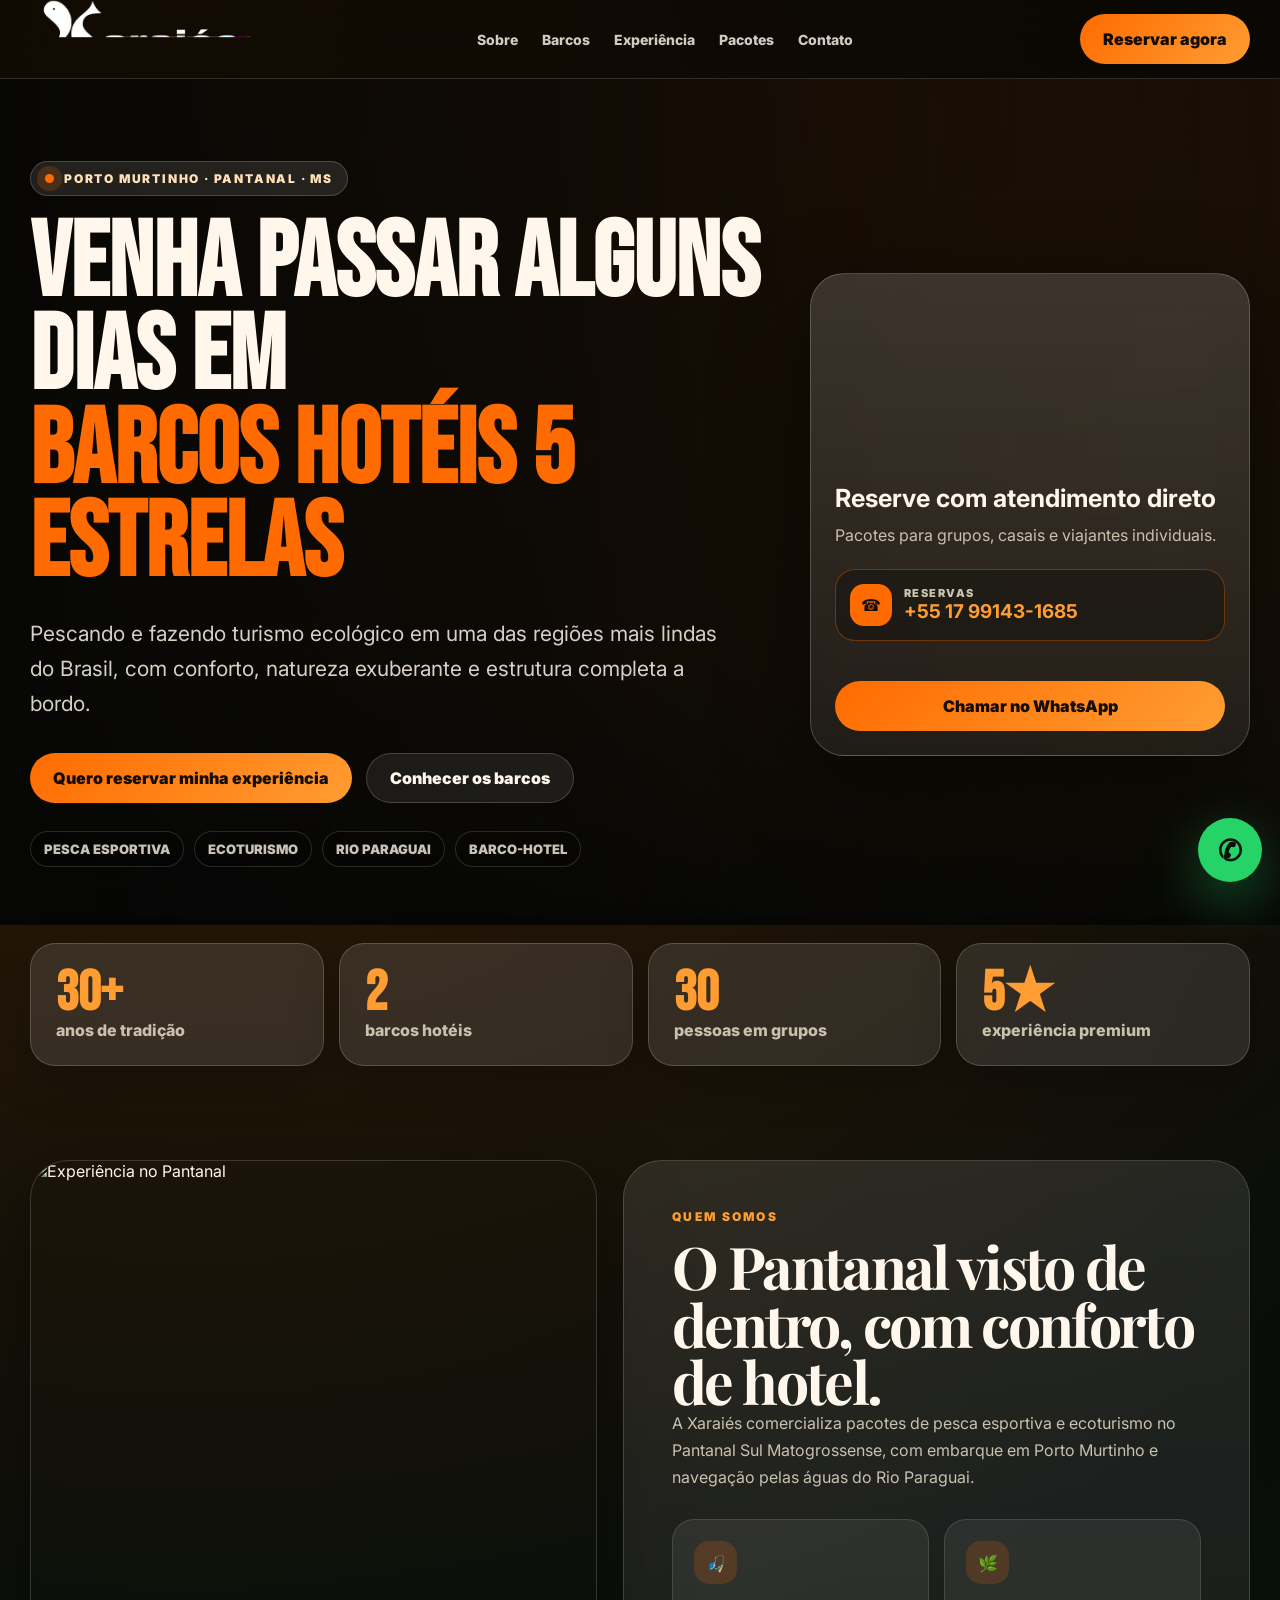
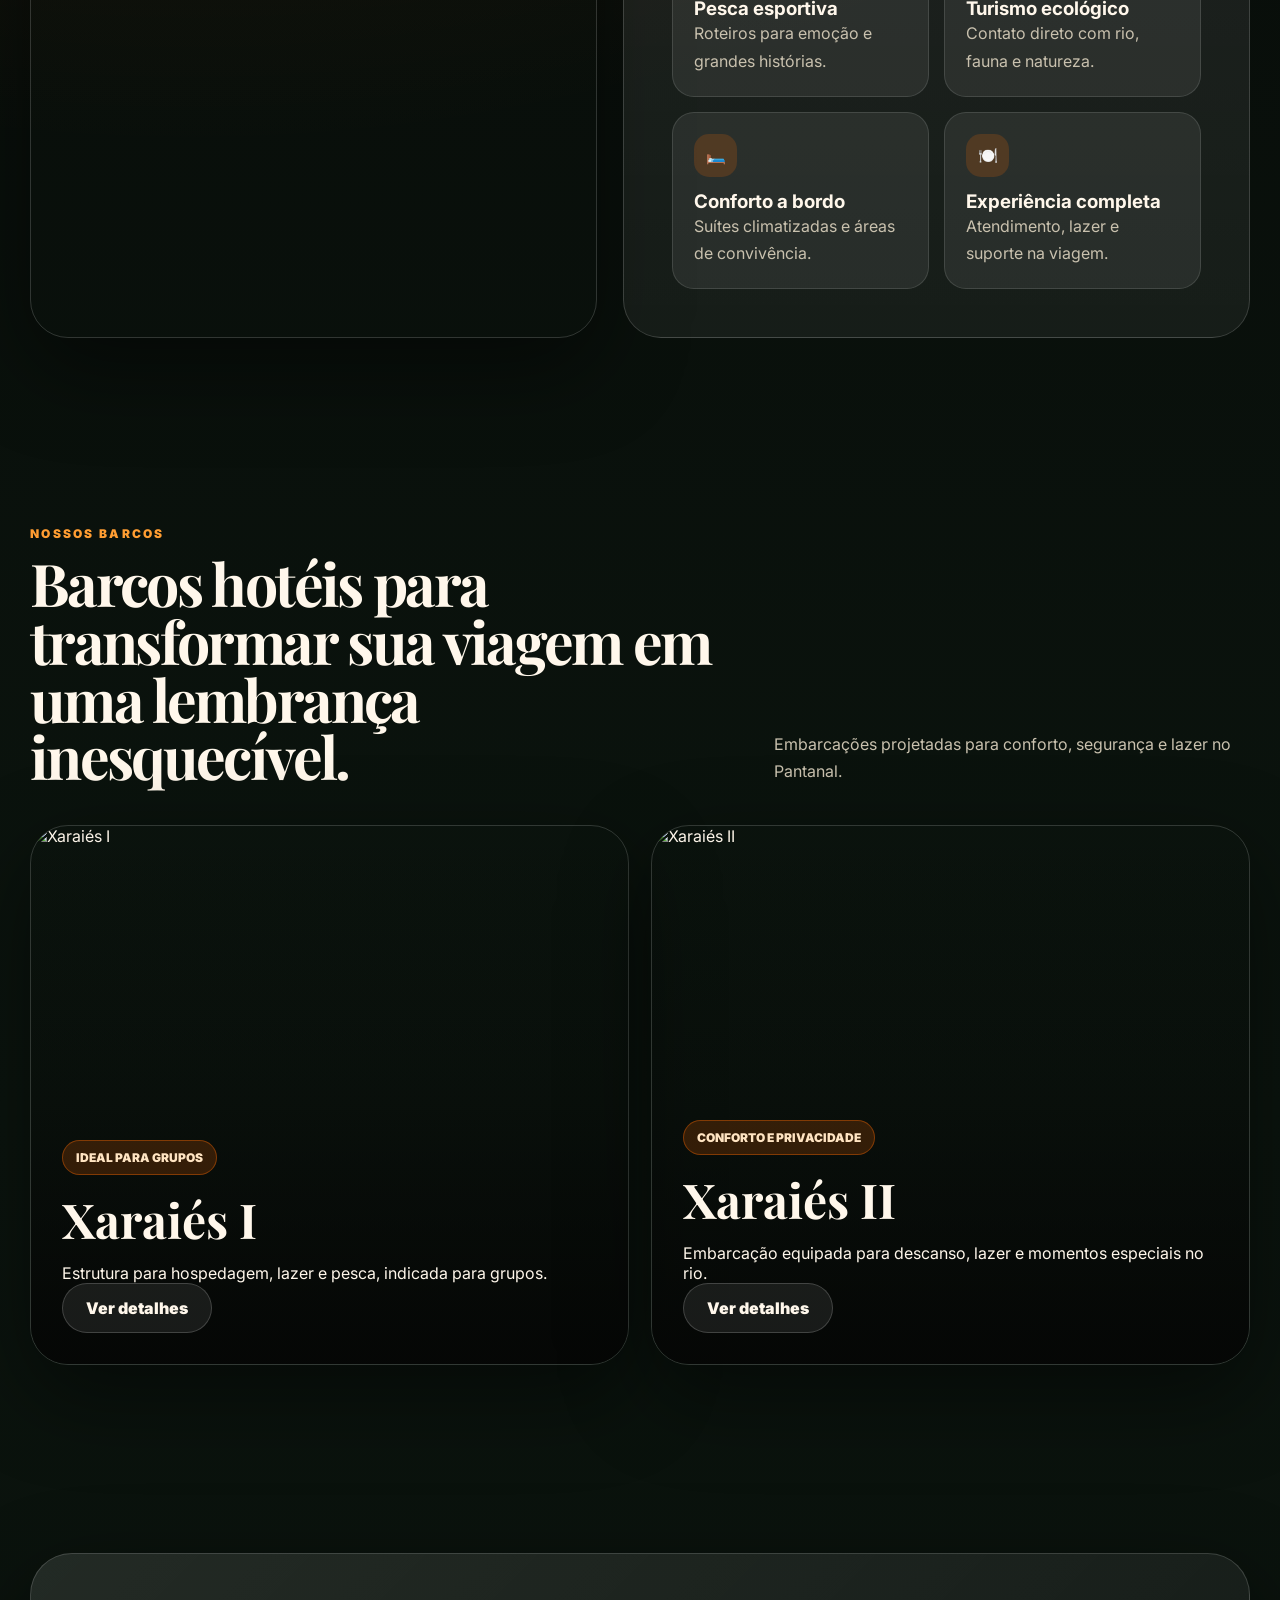
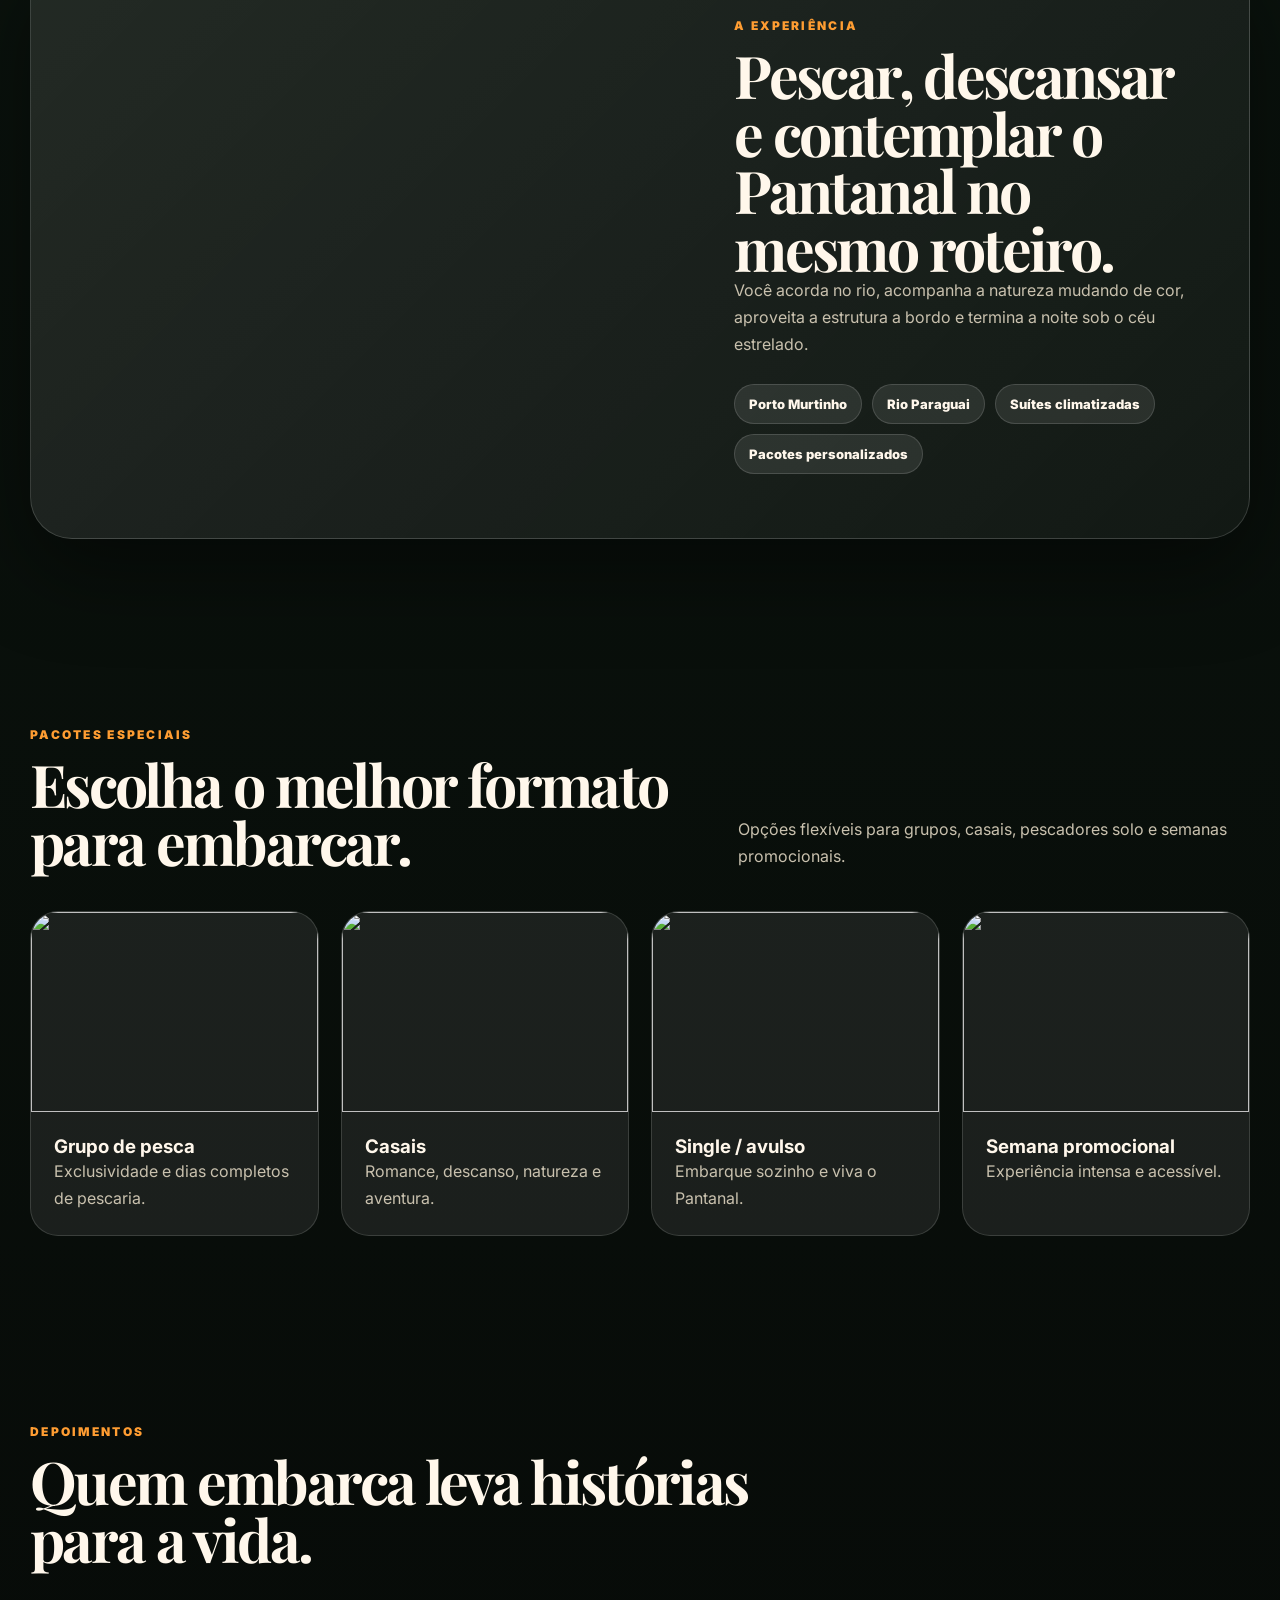
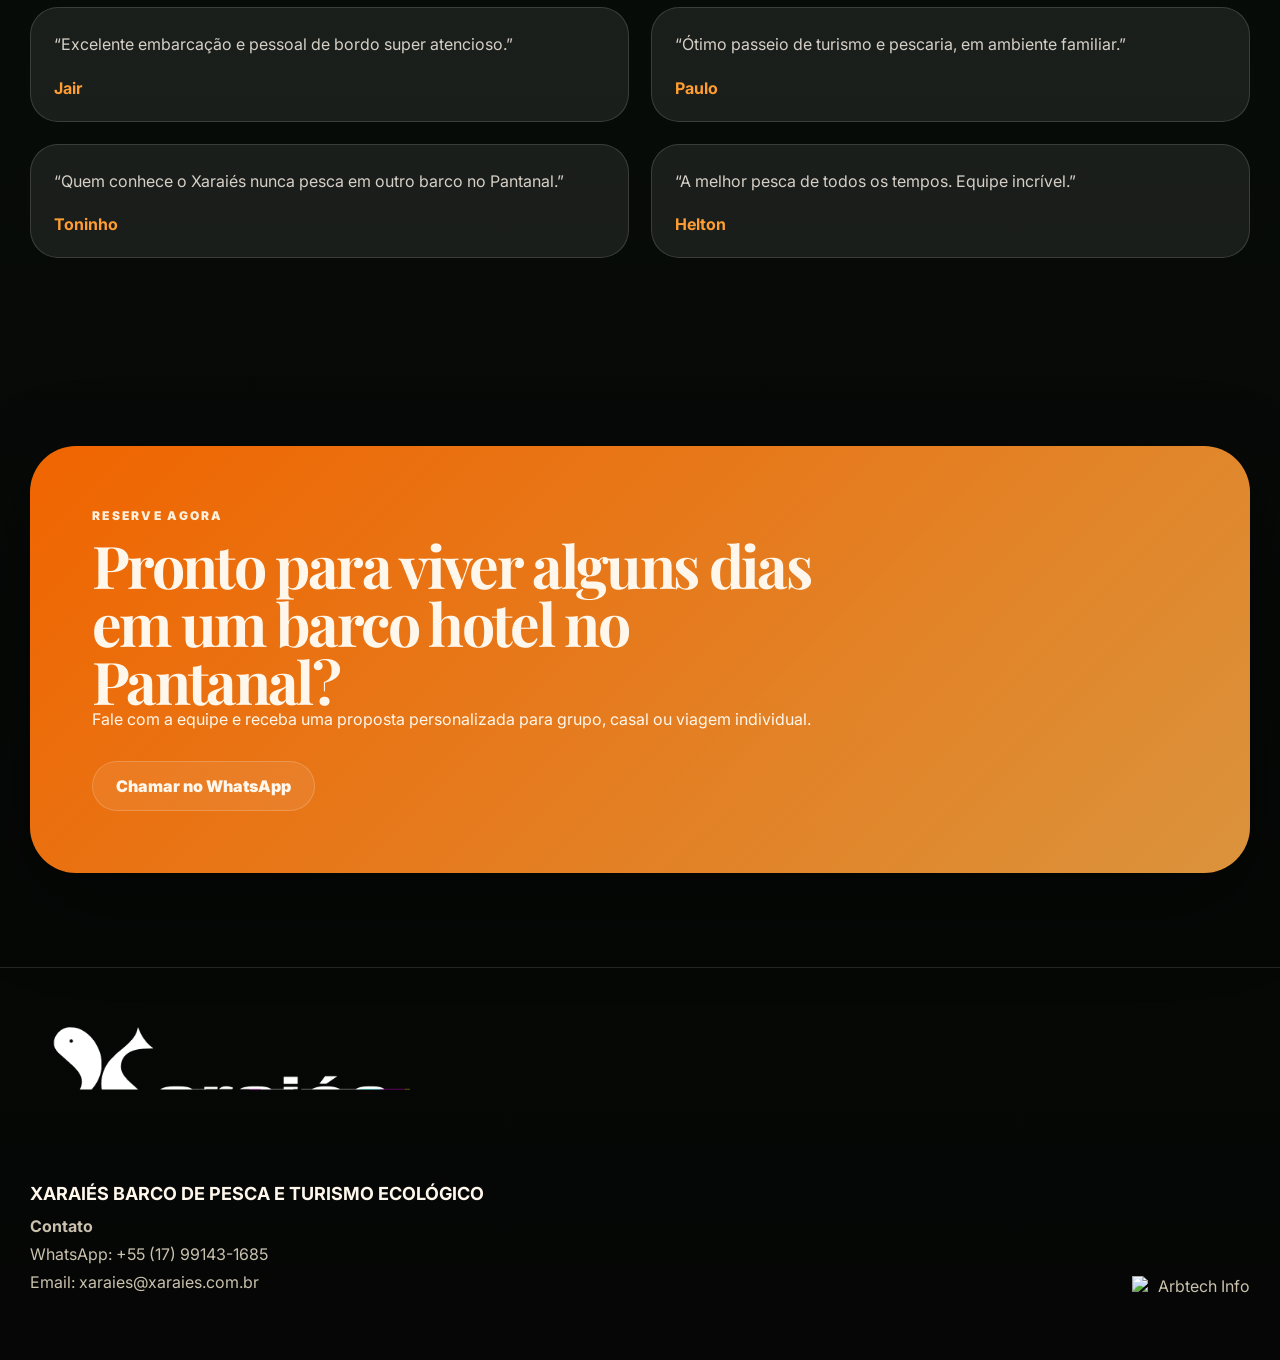
==== index.html @ 944ea35e "Atualiza contato do rodape" ====
<!doctype html>
<html lang="pt-BR">
<head>
  <meta charset="utf-8">
  <meta name="viewport" content="width=device-width,initial-scale=1">
  <title>Xaraiés — Barco Hotel no Pantanal</title>
  <meta name="description" content="Barcos hotéis, pesca esportiva e turismo ecológico no Pantanal, com embarque em Porto Murtinho, Mato Grosso do Sul.">
  <link rel="preconnect" href="https://fonts.googleapis.com">
  <link rel="preconnect" href="https://fonts.gstatic.com" crossorigin>
  <link href="https://fonts.googleapis.com/css2?family=Bebas+Neue&family=Inter:wght@400;600;700;800;900&family=Playfair+Display:wght@800;900&display=swap" rel="stylesheet">
  <style>
    :root{--bg:#050605;--white:#fff7eb;--muted:#c9c1ae;--orange:#ff6b00;--orange2:#ff9d32;--line:rgba(255,255,255,.15);--max:1220px;--shadow:0 30px 90px rgba(0,0,0,.48)}*{box-sizing:border-box;margin:0;padding:0}html{scroll-behavior:smooth}body{font-family:Inter,system-ui,sans-serif;background:radial-gradient(circle at 15% 0%,rgba(255,107,0,.24),transparent 28%),linear-gradient(180deg,#050605,#0b140e 44%,#050605);color:var(--white);overflow-x:hidden}a{color:inherit;text-decoration:none}img{max-width:100%;display:block}.wrap{width:min(var(--max),calc(100% - 34px));margin:auto}.topbar{position:sticky;top:0;z-index:50;background:rgba(5,6,5,.75);backdrop-filter:blur(18px);border-bottom:1px solid var(--line)}.nav{height:78px;display:flex;align-items:center;justify-content:space-between;gap:24px}.brand{display:inline-flex;align-items:center;gap:12px}.brand-logo{display:block;width:220px;height:auto}.footer-logo{width:min(380px,58vw);margin:0 0 12px}.menu{display:flex;gap:24px;font-size:14px;font-weight:800;color:rgba(255,247,235,.82)}.btn{display:inline-flex;align-items:center;justify-content:center;min-height:50px;padding:0 23px;border-radius:999px;border:1px solid rgba(255,255,255,.18);background:rgba(255,255,255,.08);font-weight:900}.btn.primary{background:linear-gradient(135deg,var(--orange),var(--orange2));color:#140d08;border:0}.hero{position:relative;min-height:760px;display:grid;align-items:center;padding:82px 0 58px;isolation:isolate}.hero:before{content:"";position:absolute;inset:0;z-index:-2;background:linear-gradient(90deg,rgba(5,6,5,.96),rgba(5,6,5,.78) 42%,rgba(5,6,5,.15)),linear-gradient(0deg,rgba(5,6,5,.82) 0%,rgba(5,6,5,.34) 12%,transparent 30%),url('https://www.xaraies.com.br/wp-content/uploads/2025/08/5b8e7bda018da_51IMG_4035.jpeg') center right/cover no-repeat}.grid{display:grid;grid-template-columns:1.04fr .62fr;gap:42px;align-items:center}.eyebrow{display:inline-flex;gap:10px;align-items:center;margin-bottom:22px;padding:9px 14px;border-radius:999px;background:rgba(255,255,255,.1);border:1px solid rgba(255,255,255,.18);font-size:12px;font-weight:900;color:#ffe0b8;letter-spacing:.15em;text-transform:uppercase}.dot{width:9px;height:9px;border-radius:50%;background:var(--orange);box-shadow:0 0 0 8px rgba(255,107,0,.18)}h1{max-width:880px;font-family:Bebas Neue,Impact,sans-serif;font-size:clamp(58px,8.2vw,118px);line-height:.89;text-transform:uppercase}h1 span{display:block;color:var(--orange)}.lead{max-width:700px;margin-top:24px;color:rgba(255,247,235,.84);font-size:clamp(17px,2vw,21px);line-height:1.68}.actions{display:flex;flex-wrap:wrap;gap:14px;margin-top:32px}.chips{display:flex;flex-wrap:wrap;gap:10px;margin-top:28px}.chips span{padding:9px 13px;border-radius:999px;border:1px solid rgba(255,255,255,.14);background:rgba(0,0,0,.22);font-size:13px;font-weight:900;text-transform:uppercase;color:rgba(255,247,235,.78)}.card{border-radius:34px;background:linear-gradient(180deg,rgba(255,255,255,.16),rgba(255,255,255,.07));border:1px solid rgba(255,255,255,.2);box-shadow:var(--shadow);backdrop-filter:blur(16px);overflow:hidden}.card-img{min-height:185px;background:url('https://www.xaraies.com.br/wp-content/uploads/2025/08/5b8e81cef1c99_52DSC06501.jpeg') center/cover}.card-body{padding:24px}.card h3{font-size:25px;margin-bottom:9px}.card p,.muted{color:var(--muted);line-height:1.7}.phone{display:flex;gap:12px;align-items:center;margin:20px 0;padding:14px;border-radius:20px;background:rgba(0,0,0,.28);border:1px solid rgba(255,107,0,.36)}.phone i{width:42px;height:42px;border-radius:14px;background:var(--orange);color:#140d08;display:grid;place-items:center;font-style:normal;font-weight:900}.phone small{display:block;color:var(--muted);font-size:11px;font-weight:900;text-transform:uppercase;letter-spacing:.13em}.phone b{color:var(--orange2);font-size:19px}.stats{margin-top:18px;position:relative;z-index:3;display:grid;grid-template-columns:repeat(4,1fr);gap:15px}.stat{padding:25px;border-radius:25px;background:rgba(255,255,255,.11);border:1px solid rgba(255,255,255,.18);box-shadow:0 18px 45px rgba(0,0,0,.22)}.stat b{display:block;color:var(--orange2);font-family:Bebas Neue,Impact,sans-serif;font-size:56px;line-height:.9}.stat span{color:var(--muted);font-weight:800}section{padding:94px 0}.head{display:flex;align-items:end;justify-content:space-between;gap:34px;margin-bottom:40px}.kicker{color:var(--orange2);font-size:12px;font-weight:900;letter-spacing:.19em;text-transform:uppercase;margin-bottom:13px}h2{max-width:790px;font-family:Playfair Display,serif;font-size:clamp(36px,4.6vw,66px);line-height:.98;letter-spacing:-.045em}.split{display:grid;grid-template-columns:.95fr 1.05fr;gap:26px}.photo{min-height:560px;border-radius:38px;overflow:hidden;border:1px solid rgba(255,255,255,.16);box-shadow:var(--shadow)}.photo img{width:100%;height:100%;object-fit:cover}.box{padding:clamp(28px,4vw,48px);border-radius:38px;background:linear-gradient(180deg,rgba(255,255,255,.1),rgba(255,255,255,.055));border:1px solid rgba(255,255,255,.16)}.features{display:grid;grid-template-columns:repeat(2,1fr);gap:15px;margin-top:28px}.feature{padding:21px;border-radius:22px;background:rgba(255,255,255,.075);border:1px solid rgba(255,255,255,.12)}.feature i{width:43px;height:43px;border-radius:15px;background:rgba(255,107,0,.18);display:grid;place-items:center;font-style:normal;margin-bottom:13px}.boats,.packages,.quotes{display:grid;grid-template-columns:repeat(2,1fr);gap:22px}.boat{position:relative;min-height:540px;display:flex;align-items:flex-end;overflow:hidden;border-radius:38px;border:1px solid rgba(255,255,255,.16);box-shadow:var(--shadow)}.boat img{position:absolute;inset:0;width:100%;height:100%;object-fit:cover}.boat:after{content:"";position:absolute;inset:0;background:linear-gradient(0deg,rgba(5,6,5,.95),rgba(5,6,5,.34),transparent)}.boat div{position:relative;z-index:2;padding:31px}.badge{display:inline-flex;padding:9px 13px;border-radius:999px;background:rgba(255,107,0,.18);border:1px solid rgba(255,107,0,.38);color:#ffe4c2;font-size:12px;font-weight:900;text-transform:uppercase}.boat h3{font-family:Playfair Display,serif;font-size:48px;margin:12px 0}.experience{border-radius:42px;overflow:hidden;background:linear-gradient(135deg,rgba(255,255,255,.1),rgba(255,255,255,.04));border:1px solid rgba(255,255,255,.16);box-shadow:var(--shadow);display:grid;grid-template-columns:1.05fr .95fr}.experience .image{min-height:560px;background:url('https://www.xaraies.com.br/wp-content/uploads/2025/08/5bf18311abde4_xaraies-ii5bf182f2d2623_xaraies-ii1200X800-_0008_25-1.png') center/cover}.experience .copy{padding:clamp(32px,5vw,66px);display:grid;align-content:center}.pills{display:flex;flex-wrap:wrap;gap:10px;margin-top:26px}.pills span{padding:11px 14px;border-radius:999px;background:rgba(255,255,255,.095);border:1px solid rgba(255,255,255,.14);font-size:13px;font-weight:850}.packages{grid-template-columns:repeat(4,1fr)}.pkg,.quote{border-radius:28px;overflow:hidden;background:rgba(255,255,255,.08);border:1px solid rgba(255,255,255,.14)}.pkg img{height:200px;width:100%;object-fit:cover}.pkg div,.quote{padding:23px}.quote p{color:rgba(255,247,235,.82);line-height:1.65}.quote b{display:block;margin-top:20px;color:var(--orange2)}.cta{border-radius:46px;padding:clamp(34px,5vw,62px);background:linear-gradient(135deg,rgba(255,107,0,.94),rgba(255,170,70,.86)),url('https://www.xaraies.com.br/wp-content/uploads/2025/08/5c4b3847e4b21_134-1.png') center/cover;background-blend-mode:multiply;box-shadow:var(--shadow)}footer{padding:56px 0 64px;border-top:1px solid rgba(255,255,255,.12);color:var(--muted)}.foot{display:grid;grid-template-columns:minmax(360px,1fr) minmax(120px,.28fr);gap:42px;align-items:end}.footer-brand{display:inline-grid;justify-items:start;text-align:left}.footer-brand h4{margin:10px 0 8px;color:var(--white);font-size:18px}.footer-brand p{line-height:1.75}.arbtech-mark{justify-self:end;text-align:right}.arbtech-logo{width:min(118px,18vw);margin-left:auto}.wa{position:fixed;right:18px;bottom:18px;z-index:120;width:64px;height:64px;border-radius:999px;display:grid;place-items:center;background:#25D366;color:#041108;font-size:29px;font-weight:950;box-shadow:0 18px 54px rgba(37,211,102,.38)}@media(max-width:980px){.menu{display:none}.grid,.split,.experience{grid-template-columns:1fr}.foot{grid-template-columns:1fr;align-items:start}.arbtech-mark{justify-self:start;text-align:left}.arbtech-logo{margin-left:0;width:min(104px,30vw)}.stats,.packages,.quotes{grid-template-columns:repeat(2,1fr)}}@media(max-width:640px){.brand-logo{width:176px}.footer-logo{width:min(310px,88vw)}.topbar .btn{display:none}.hero{min-height:auto;padding:48px 0 34px}.stats{margin-top:14px}.stats,.features,.boats,.packages,.quotes{grid-template-columns:1fr}.head{display:block}.photo{min-height:390px}section{padding:68px 0}}
  </style>
</head>
<body>
<a class="wa" href="https://wa.me/5517991431685" aria-label="WhatsApp">✆</a>
<header class="topbar"><nav class="nav wrap"><a class="brand" href="#inicio"><img class="brand-logo" src="assets/xaraies-logo-white.png" alt="Xaraiés Barco Hotel"></a><div class="menu"><a href="#sobre">Sobre</a><a href="#barcos">Barcos</a><a href="#experiencia">Experiência</a><a href="#pacotes">Pacotes</a><a href="#contato">Contato</a></div><a class="btn primary" href="https://wa.me/5517991431685?text=Olá,%20quero%20reservar%20uma%20experiência%20Xaraiés">Reservar agora</a></nav></header>
<main id="inicio">
<section class="hero"><div class="wrap grid"><div><div class="eyebrow"><span class="dot"></span> Porto Murtinho · Pantanal · MS</div><h1>Venha passar alguns dias em <span>barcos hotéis 5 estrelas</span></h1><p class="lead">Pescando e fazendo turismo ecológico em uma das regiões mais lindas do Brasil, com conforto, natureza exuberante e estrutura completa a bordo.</p><div class="actions"><a class="btn primary" href="https://wa.me/5517991431685?text=Olá,%20quero%20informações%20sobre%20pacotes%20do%20barco%20hotel%20no%20Pantanal">Quero reservar minha experiência</a><a class="btn" href="#barcos">Conhecer os barcos</a></div><div class="chips"><span>Pesca esportiva</span><span>Ecoturismo</span><span>Rio Paraguai</span><span>Barco-hotel</span></div></div><aside class="card"><div class="card-img"></div><div class="card-body"><h3>Reserve com atendimento direto</h3><p>Pacotes para grupos, casais e viajantes individuais.</p><div class="phone"><i>☎</i><span><small>Reservas</small><b>+55 17 99143-1685</b></span></div><a class="btn primary" style="width:100%;margin-top:20px" href="https://wa.me/5517991431685">Chamar no WhatsApp</a></div></aside></div></section>
<div class="wrap stats"><div class="stat"><b>30+</b><span>anos de tradição</span></div><div class="stat"><b>2</b><span>barcos hotéis</span></div><div class="stat"><b>30</b><span>pessoas em grupos</span></div><div class="stat"><b>5★</b><span>experiência premium</span></div></div>
<section id="sobre"><div class="wrap split"><figure class="photo"><img src="https://www.xaraies.com.br/wp-content/uploads/2025/08/5c48681369f02_10Sem_20T_C3_ADtulo-1.png" alt="Experiência no Pantanal"></figure><div class="box"><div class="kicker">Quem somos</div><h2>O Pantanal visto de dentro, com conforto de hotel.</h2><p class="muted">A Xaraiés comercializa pacotes de pesca esportiva e ecoturismo no Pantanal Sul Matogrossense, com embarque em Porto Murtinho e navegação pelas águas do Rio Paraguai.</p><div class="features"><div class="feature"><i>🎣</i><h3>Pesca esportiva</h3><p class="muted">Roteiros para emoção e grandes histórias.</p></div><div class="feature"><i>🌿</i><h3>Turismo ecológico</h3><p class="muted">Contato direto com rio, fauna e natureza.</p></div><div class="feature"><i>🛏️</i><h3>Conforto a bordo</h3><p class="muted">Suítes climatizadas e áreas de convivência.</p></div><div class="feature"><i>🍽️</i><h3>Experiência completa</h3><p class="muted">Atendimento, lazer e suporte na viagem.</p></div></div></div></div></section>
<section id="barcos"><div class="wrap"><div class="head"><div><div class="kicker">Nossos barcos</div><h2>Barcos hotéis para transformar sua viagem em uma lembrança inesquecível.</h2></div><p class="muted">Embarcações projetadas para conforto, segurança e lazer no Pantanal.</p></div><div class="boats"><article class="boat"><img src="https://www.xaraies.com.br/wp-content/uploads/2025/08/5b8e7bda018da_51IMG_4035.jpeg" alt="Xaraiés I"><div><span class="badge">Ideal para grupos</span><h3>Xaraiés I</h3><p>Estrutura para hospedagem, lazer e pesca, indicada para grupos.</p><a class="btn" href="https://www.xaraies.com.br/xaraies-1/">Ver detalhes</a></div></article><article class="boat"><img src="https://www.xaraies.com.br/wp-content/uploads/2025/08/5b8e81cef1c99_52DSC06501.jpeg" alt="Xaraiés II"><div><span class="badge">Conforto e privacidade</span><h3>Xaraiés II</h3><p>Embarcação equipada para descanso, lazer e momentos especiais no rio.</p><a class="btn" href="https://www.xaraies.com.br/xaraies-2/">Ver detalhes</a></div></article></div></div></section>
<section id="experiencia"><div class="wrap experience"><div class="image"></div><div class="copy"><div class="kicker">A experiência</div><h2>Pescar, descansar e contemplar o Pantanal no mesmo roteiro.</h2><p class="muted">Você acorda no rio, acompanha a natureza mudando de cor, aproveita a estrutura a bordo e termina a noite sob o céu estrelado.</p><div class="pills"><span>Porto Murtinho</span><span>Rio Paraguai</span><span>Suítes climatizadas</span><span>Pacotes personalizados</span></div></div></div></section>
<section id="pacotes"><div class="wrap"><div class="head"><div><div class="kicker">Pacotes especiais</div><h2>Escolha o melhor formato para embarcar.</h2></div><p class="muted">Opções flexíveis para grupos, casais, pescadores solo e semanas promocionais.</p></div><div class="packages"><article class="pkg"><img src="https://www.xaraies.com.br/wp-content/uploads/2025/08/5c4b3847e4b21_134-1.png"><div><h3>Grupo de pesca</h3><p class="muted">Exclusividade e dias completos de pescaria.</p></div></article><article class="pkg"><img src="https://www.xaraies.com.br/wp-content/uploads/2025/08/FE230903-549A-47E9-8675-42D5B4B5B518.png"><div><h3>Casais</h3><p class="muted">Romance, descanso, natureza e aventura.</p></div></article><article class="pkg"><img src="https://www.xaraies.com.br/wp-content/uploads/2025/08/0C133F66-899E-4A0E-81F7-4CDA97C17876.png"><div><h3>Single / avulso</h3><p class="muted">Embarque sozinho e viva o Pantanal.</p></div></article><article class="pkg"><img src="https://www.xaraies.com.br/wp-content/uploads/2025/08/928D71AD-40FB-4571-BC25-2FE9808F2340.png"><div><h3>Semana promocional</h3><p class="muted">Experiência intensa e acessível.</p></div></article></div></div></section>
<section><div class="wrap"><div class="head"><div><div class="kicker">Depoimentos</div><h2>Quem embarca leva histórias para a vida.</h2></div></div><div class="quotes"><article class="quote"><p>“Excelente embarcação e pessoal de bordo super atencioso.”</p><b>Jair</b></article><article class="quote"><p>“Ótimo passeio de turismo e pescaria, em ambiente familiar.”</p><b>Paulo</b></article><article class="quote"><p>“Quem conhece o Xaraiés nunca pesca em outro barco no Pantanal.”</p><b>Toninho</b></article><article class="quote"><p>“A melhor pesca de todos os tempos. Equipe incrível.”</p><b>Helton</b></article></div></div></section>
<section id="contato"><div class="wrap cta"><div class="kicker" style="color:#fff0db">Reserve agora</div><h2>Pronto para viver alguns dias em um barco hotel no Pantanal?</h2><p>Fale com a equipe e receba uma proposta personalizada para grupo, casal ou viagem individual.</p><div class="actions"><a class="btn" href="https://wa.me/5517991431685">Chamar no WhatsApp</a></div></div></section>
</main>
<footer><div class="wrap foot"><div class="footer-brand"><img class="footer-logo" src="assets/xaraies-logo-white.png" alt="Xaraiés Barco Hotel"><h4>XARAIÉS BARCO DE PESCA E TURISMO ECOLÓGICO</h4><p><strong>Contato</strong><br>WhatsApp: +55 (17) 99143-1685<br>Email: xaraies@xaraies.com.br</p></div><div class="arbtech-mark"><img class="arbtech-logo" src="assets/arbtech-logo-yellow.png" alt="Arbtech Info"></div></div></footer>
</body>
</html>
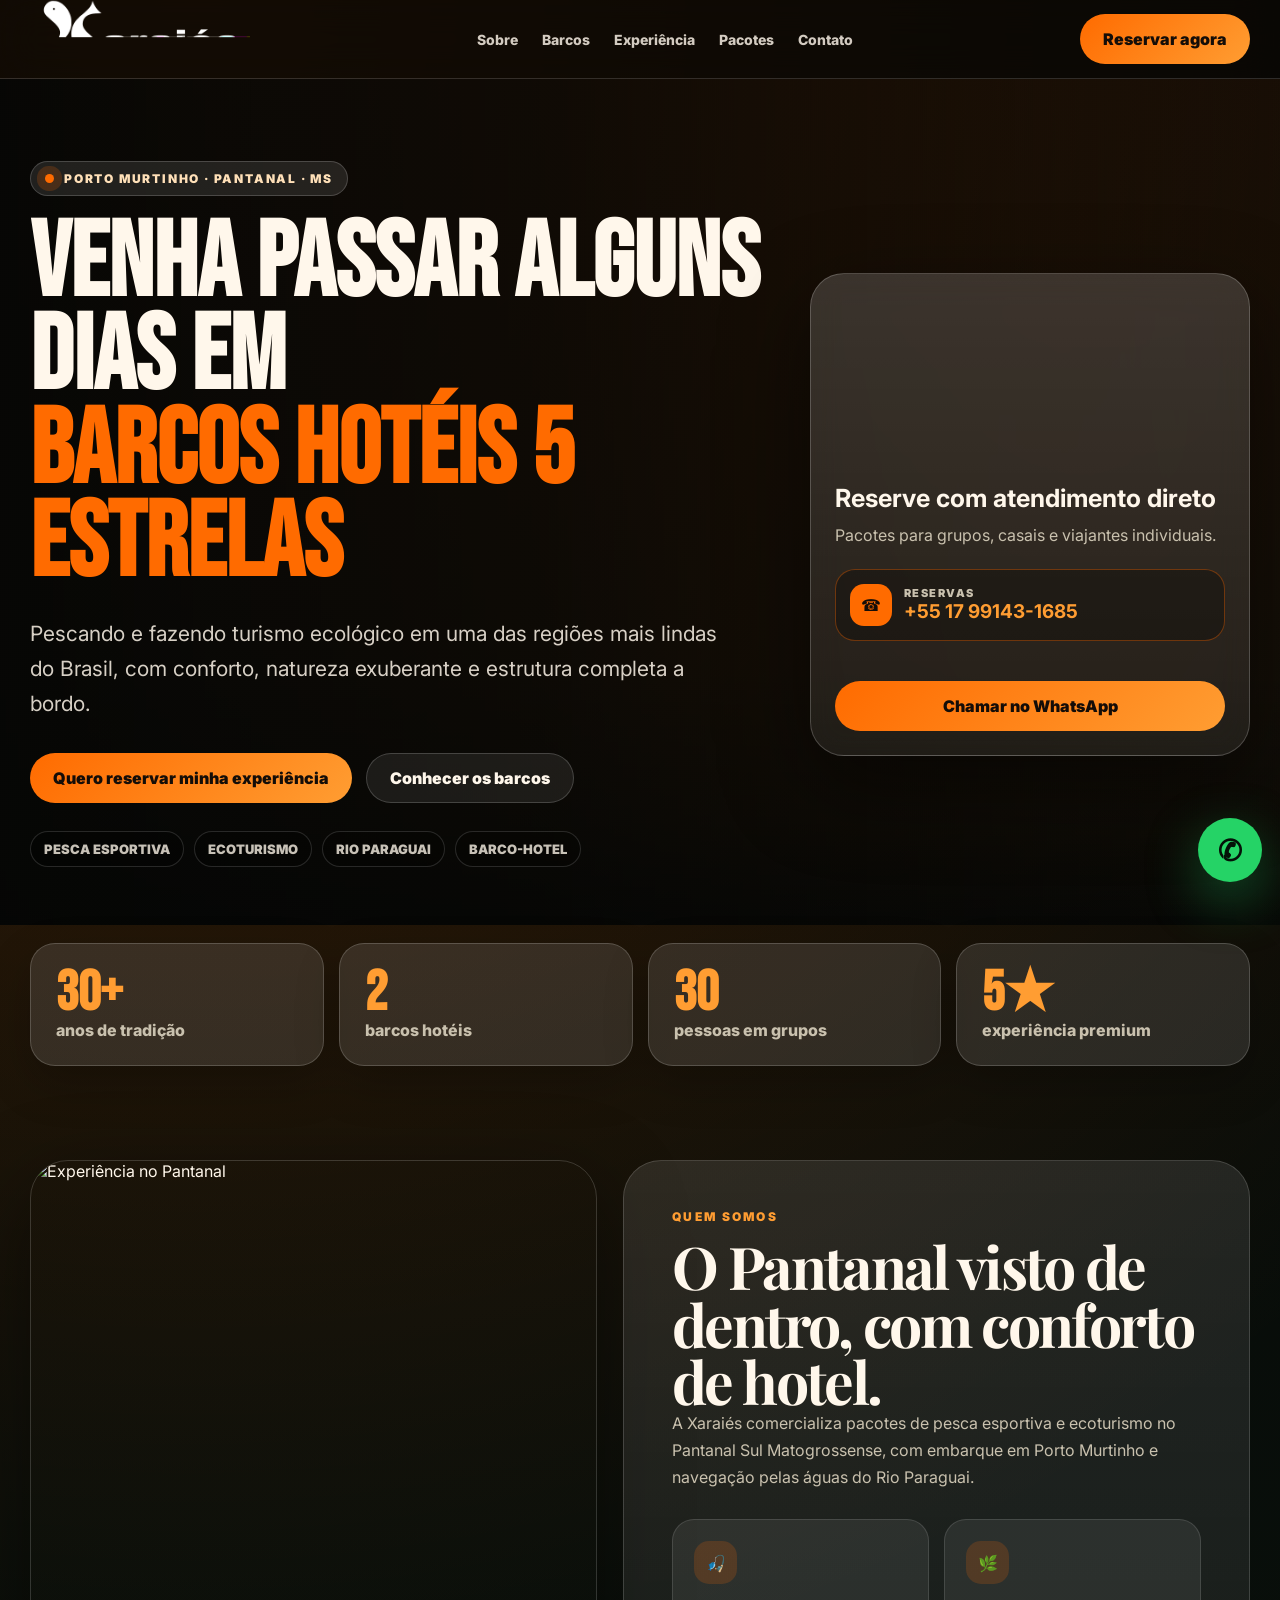
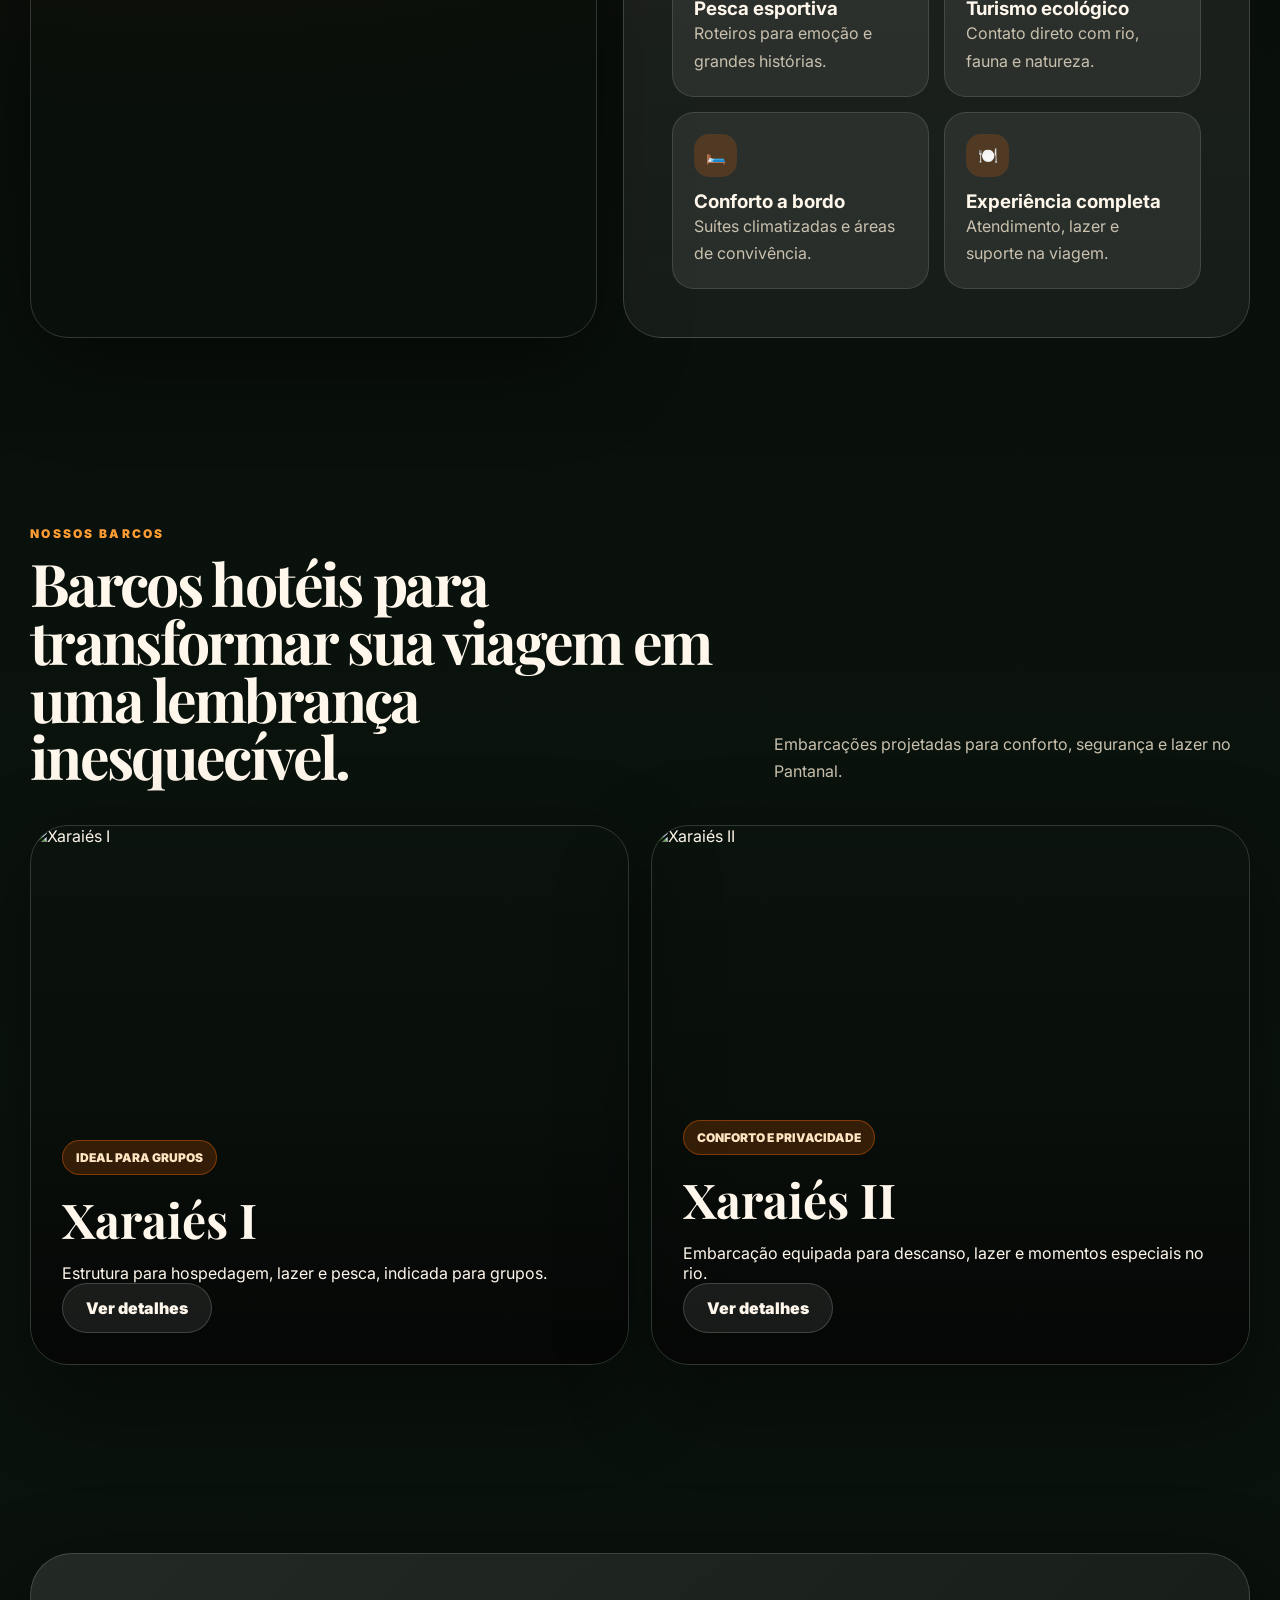
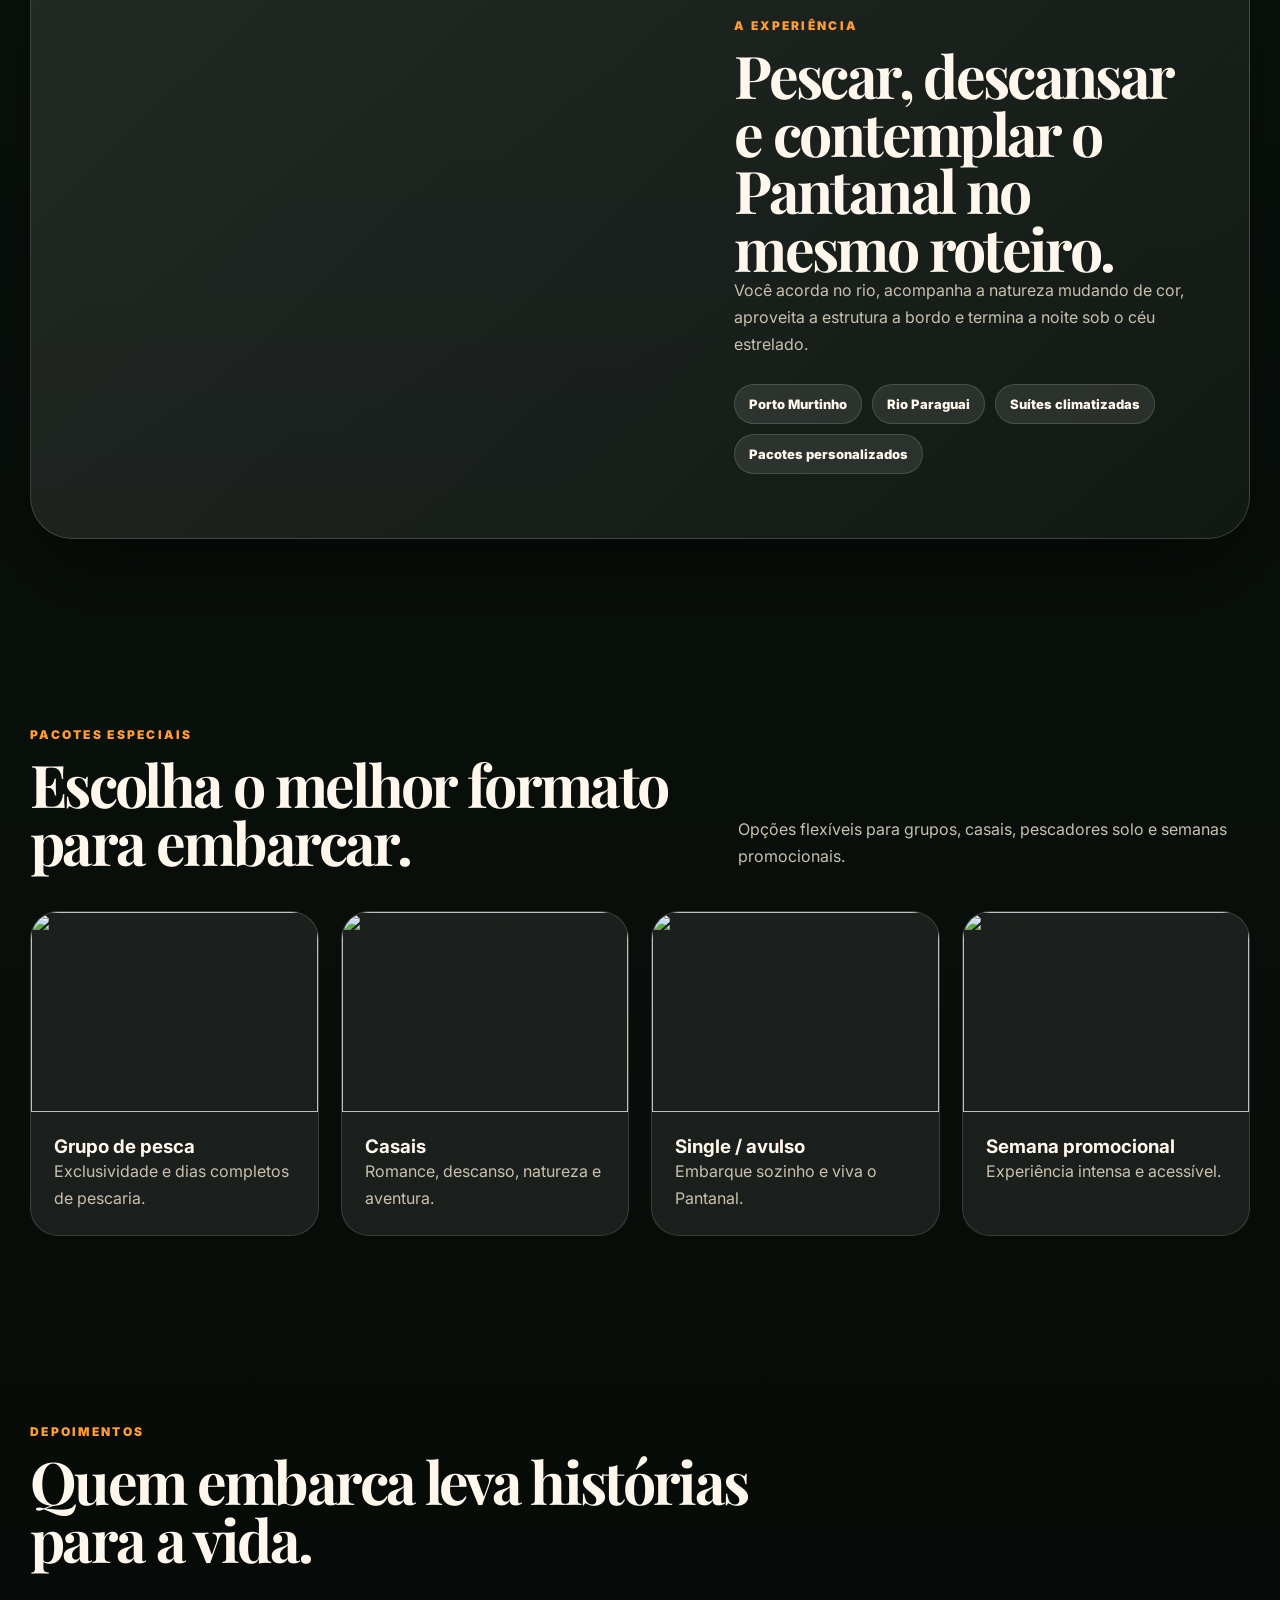
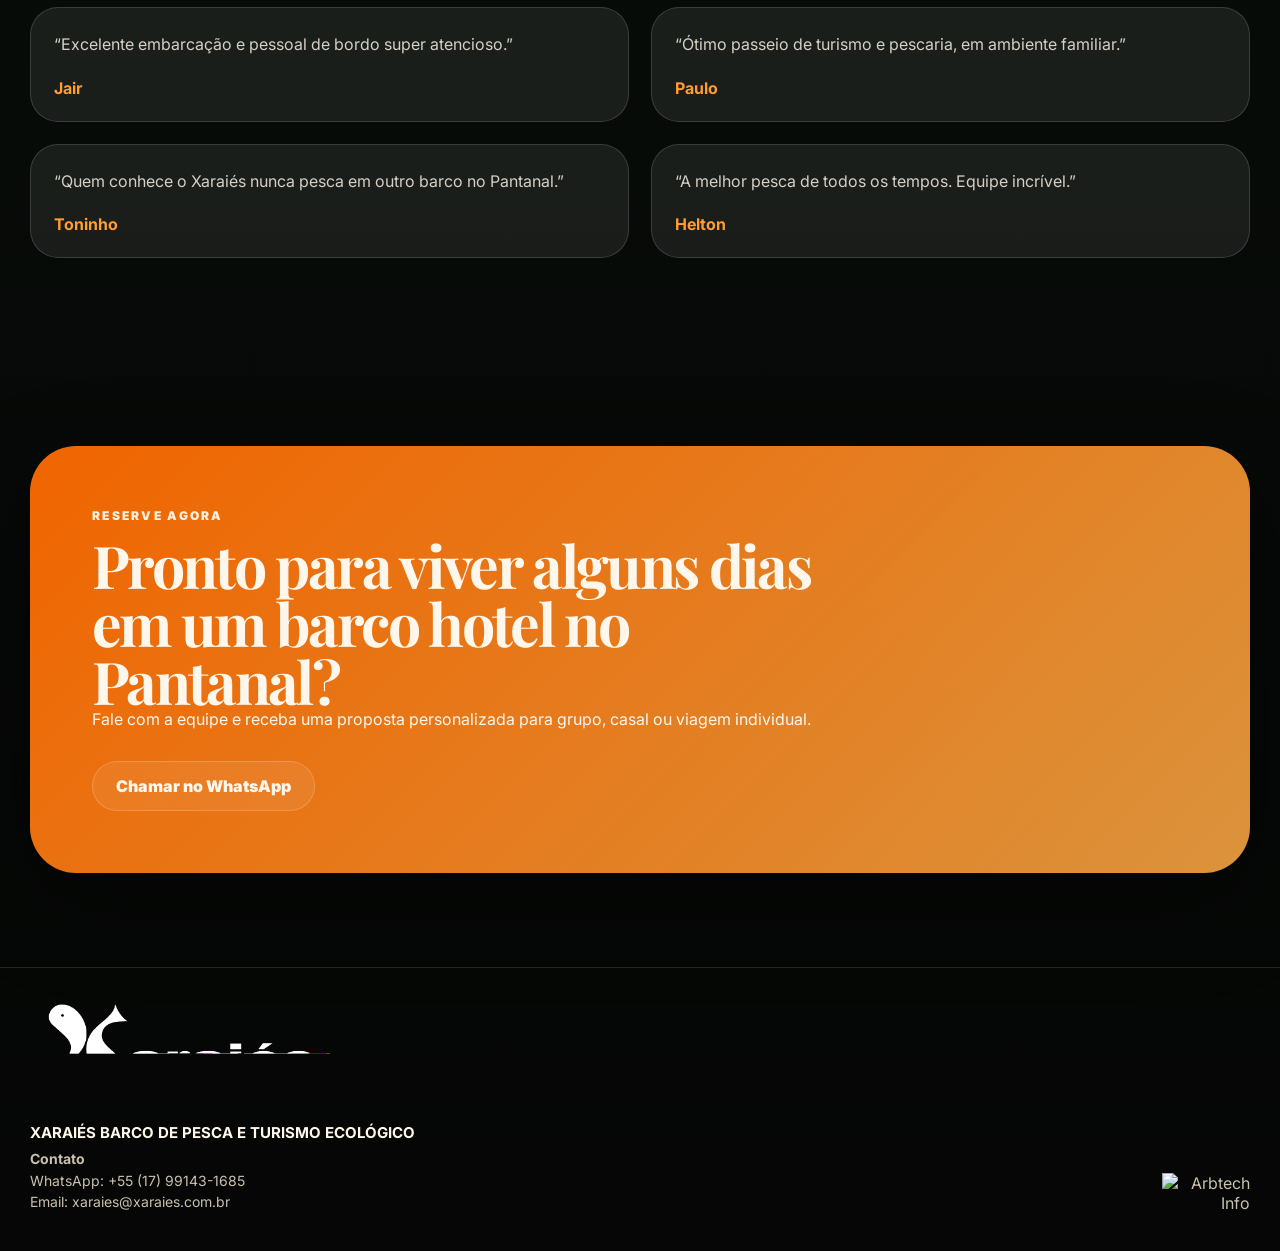
==== commit 68f21f7b: "Compacta rodape" ====
--- a/index.html
+++ b/index.html
@@ -9,7 +9,7 @@
   <link rel="preconnect" href="https://fonts.gstatic.com" crossorigin>
   <link href="https://fonts.googleapis.com/css2?family=Bebas+Neue&family=Inter:wght@400;600;700;800;900&family=Playfair+Display:wght@800;900&display=swap" rel="stylesheet">
   <style>
-    :root{--bg:#050605;--white:#fff7eb;--muted:#c9c1ae;--orange:#ff6b00;--orange2:#ff9d32;--line:rgba(255,255,255,.15);--max:1220px;--shadow:0 30px 90px rgba(0,0,0,.48)}*{box-sizing:border-box;margin:0;padding:0}html{scroll-behavior:smooth}body{font-family:Inter,system-ui,sans-serif;background:radial-gradient(circle at 15% 0%,rgba(255,107,0,.24),transparent 28%),linear-gradient(180deg,#050605,#0b140e 44%,#050605);color:var(--white);overflow-x:hidden}a{color:inherit;text-decoration:none}img{max-width:100%;display:block}.wrap{width:min(var(--max),calc(100% - 34px));margin:auto}.topbar{position:sticky;top:0;z-index:50;background:rgba(5,6,5,.75);backdrop-filter:blur(18px);border-bottom:1px solid var(--line)}.nav{height:78px;display:flex;align-items:center;justify-content:space-between;gap:24px}.brand{display:inline-flex;align-items:center;gap:12px}.brand-logo{display:block;width:220px;height:auto}.footer-logo{width:min(380px,58vw);margin:0 0 12px}.menu{display:flex;gap:24px;font-size:14px;font-weight:800;color:rgba(255,247,235,.82)}.btn{display:inline-flex;align-items:center;justify-content:center;min-height:50px;padding:0 23px;border-radius:999px;border:1px solid rgba(255,255,255,.18);background:rgba(255,255,255,.08);font-weight:900}.btn.primary{background:linear-gradient(135deg,var(--orange),var(--orange2));color:#140d08;border:0}.hero{position:relative;min-height:760px;display:grid;align-items:center;padding:82px 0 58px;isolation:isolate}.hero:before{content:"";position:absolute;inset:0;z-index:-2;background:linear-gradient(90deg,rgba(5,6,5,.96),rgba(5,6,5,.78) 42%,rgba(5,6,5,.15)),linear-gradient(0deg,rgba(5,6,5,.82) 0%,rgba(5,6,5,.34) 12%,transparent 30%),url('https://www.xaraies.com.br/wp-content/uploads/2025/08/5b8e7bda018da_51IMG_4035.jpeg') center right/cover no-repeat}.grid{display:grid;grid-template-columns:1.04fr .62fr;gap:42px;align-items:center}.eyebrow{display:inline-flex;gap:10px;align-items:center;margin-bottom:22px;padding:9px 14px;border-radius:999px;background:rgba(255,255,255,.1);border:1px solid rgba(255,255,255,.18);font-size:12px;font-weight:900;color:#ffe0b8;letter-spacing:.15em;text-transform:uppercase}.dot{width:9px;height:9px;border-radius:50%;background:var(--orange);box-shadow:0 0 0 8px rgba(255,107,0,.18)}h1{max-width:880px;font-family:Bebas Neue,Impact,sans-serif;font-size:clamp(58px,8.2vw,118px);line-height:.89;text-transform:uppercase}h1 span{display:block;color:var(--orange)}.lead{max-width:700px;margin-top:24px;color:rgba(255,247,235,.84);font-size:clamp(17px,2vw,21px);line-height:1.68}.actions{display:flex;flex-wrap:wrap;gap:14px;margin-top:32px}.chips{display:flex;flex-wrap:wrap;gap:10px;margin-top:28px}.chips span{padding:9px 13px;border-radius:999px;border:1px solid rgba(255,255,255,.14);background:rgba(0,0,0,.22);font-size:13px;font-weight:900;text-transform:uppercase;color:rgba(255,247,235,.78)}.card{border-radius:34px;background:linear-gradient(180deg,rgba(255,255,255,.16),rgba(255,255,255,.07));border:1px solid rgba(255,255,255,.2);box-shadow:var(--shadow);backdrop-filter:blur(16px);overflow:hidden}.card-img{min-height:185px;background:url('https://www.xaraies.com.br/wp-content/uploads/2025/08/5b8e81cef1c99_52DSC06501.jpeg') center/cover}.card-body{padding:24px}.card h3{font-size:25px;margin-bottom:9px}.card p,.muted{color:var(--muted);line-height:1.7}.phone{display:flex;gap:12px;align-items:center;margin:20px 0;padding:14px;border-radius:20px;background:rgba(0,0,0,.28);border:1px solid rgba(255,107,0,.36)}.phone i{width:42px;height:42px;border-radius:14px;background:var(--orange);color:#140d08;display:grid;place-items:center;font-style:normal;font-weight:900}.phone small{display:block;color:var(--muted);font-size:11px;font-weight:900;text-transform:uppercase;letter-spacing:.13em}.phone b{color:var(--orange2);font-size:19px}.stats{margin-top:18px;position:relative;z-index:3;display:grid;grid-template-columns:repeat(4,1fr);gap:15px}.stat{padding:25px;border-radius:25px;background:rgba(255,255,255,.11);border:1px solid rgba(255,255,255,.18);box-shadow:0 18px 45px rgba(0,0,0,.22)}.stat b{display:block;color:var(--orange2);font-family:Bebas Neue,Impact,sans-serif;font-size:56px;line-height:.9}.stat span{color:var(--muted);font-weight:800}section{padding:94px 0}.head{display:flex;align-items:end;justify-content:space-between;gap:34px;margin-bottom:40px}.kicker{color:var(--orange2);font-size:12px;font-weight:900;letter-spacing:.19em;text-transform:uppercase;margin-bottom:13px}h2{max-width:790px;font-family:Playfair Display,serif;font-size:clamp(36px,4.6vw,66px);line-height:.98;letter-spacing:-.045em}.split{display:grid;grid-template-columns:.95fr 1.05fr;gap:26px}.photo{min-height:560px;border-radius:38px;overflow:hidden;border:1px solid rgba(255,255,255,.16);box-shadow:var(--shadow)}.photo img{width:100%;height:100%;object-fit:cover}.box{padding:clamp(28px,4vw,48px);border-radius:38px;background:linear-gradient(180deg,rgba(255,255,255,.1),rgba(255,255,255,.055));border:1px solid rgba(255,255,255,.16)}.features{display:grid;grid-template-columns:repeat(2,1fr);gap:15px;margin-top:28px}.feature{padding:21px;border-radius:22px;background:rgba(255,255,255,.075);border:1px solid rgba(255,255,255,.12)}.feature i{width:43px;height:43px;border-radius:15px;background:rgba(255,107,0,.18);display:grid;place-items:center;font-style:normal;margin-bottom:13px}.boats,.packages,.quotes{display:grid;grid-template-columns:repeat(2,1fr);gap:22px}.boat{position:relative;min-height:540px;display:flex;align-items:flex-end;overflow:hidden;border-radius:38px;border:1px solid rgba(255,255,255,.16);box-shadow:var(--shadow)}.boat img{position:absolute;inset:0;width:100%;height:100%;object-fit:cover}.boat:after{content:"";position:absolute;inset:0;background:linear-gradient(0deg,rgba(5,6,5,.95),rgba(5,6,5,.34),transparent)}.boat div{position:relative;z-index:2;padding:31px}.badge{display:inline-flex;padding:9px 13px;border-radius:999px;background:rgba(255,107,0,.18);border:1px solid rgba(255,107,0,.38);color:#ffe4c2;font-size:12px;font-weight:900;text-transform:uppercase}.boat h3{font-family:Playfair Display,serif;font-size:48px;margin:12px 0}.experience{border-radius:42px;overflow:hidden;background:linear-gradient(135deg,rgba(255,255,255,.1),rgba(255,255,255,.04));border:1px solid rgba(255,255,255,.16);box-shadow:var(--shadow);display:grid;grid-template-columns:1.05fr .95fr}.experience .image{min-height:560px;background:url('https://www.xaraies.com.br/wp-content/uploads/2025/08/5bf18311abde4_xaraies-ii5bf182f2d2623_xaraies-ii1200X800-_0008_25-1.png') center/cover}.experience .copy{padding:clamp(32px,5vw,66px);display:grid;align-content:center}.pills{display:flex;flex-wrap:wrap;gap:10px;margin-top:26px}.pills span{padding:11px 14px;border-radius:999px;background:rgba(255,255,255,.095);border:1px solid rgba(255,255,255,.14);font-size:13px;font-weight:850}.packages{grid-template-columns:repeat(4,1fr)}.pkg,.quote{border-radius:28px;overflow:hidden;background:rgba(255,255,255,.08);border:1px solid rgba(255,255,255,.14)}.pkg img{height:200px;width:100%;object-fit:cover}.pkg div,.quote{padding:23px}.quote p{color:rgba(255,247,235,.82);line-height:1.65}.quote b{display:block;margin-top:20px;color:var(--orange2)}.cta{border-radius:46px;padding:clamp(34px,5vw,62px);background:linear-gradient(135deg,rgba(255,107,0,.94),rgba(255,170,70,.86)),url('https://www.xaraies.com.br/wp-content/uploads/2025/08/5c4b3847e4b21_134-1.png') center/cover;background-blend-mode:multiply;box-shadow:var(--shadow)}footer{padding:56px 0 64px;border-top:1px solid rgba(255,255,255,.12);color:var(--muted)}.foot{display:grid;grid-template-columns:minmax(360px,1fr) minmax(120px,.28fr);gap:42px;align-items:end}.footer-brand{display:inline-grid;justify-items:start;text-align:left}.footer-brand h4{margin:10px 0 8px;color:var(--white);font-size:18px}.footer-brand p{line-height:1.75}.arbtech-mark{justify-self:end;text-align:right}.arbtech-logo{width:min(118px,18vw);margin-left:auto}.wa{position:fixed;right:18px;bottom:18px;z-index:120;width:64px;height:64px;border-radius:999px;display:grid;place-items:center;background:#25D366;color:#041108;font-size:29px;font-weight:950;box-shadow:0 18px 54px rgba(37,211,102,.38)}@media(max-width:980px){.menu{display:none}.grid,.split,.experience{grid-template-columns:1fr}.foot{grid-template-columns:1fr;align-items:start}.arbtech-mark{justify-self:start;text-align:left}.arbtech-logo{margin-left:0;width:min(104px,30vw)}.stats,.packages,.quotes{grid-template-columns:repeat(2,1fr)}}@media(max-width:640px){.brand-logo{width:176px}.footer-logo{width:min(310px,88vw)}.topbar .btn{display:none}.hero{min-height:auto;padding:48px 0 34px}.stats{margin-top:14px}.stats,.features,.boats,.packages,.quotes{grid-template-columns:1fr}.head{display:block}.photo{min-height:390px}section{padding:68px 0}}
+    :root{--bg:#050605;--white:#fff7eb;--muted:#c9c1ae;--orange:#ff6b00;--orange2:#ff9d32;--line:rgba(255,255,255,.15);--max:1220px;--shadow:0 30px 90px rgba(0,0,0,.48)}*{box-sizing:border-box;margin:0;padding:0}html{scroll-behavior:smooth}body{font-family:Inter,system-ui,sans-serif;background:radial-gradient(circle at 15% 0%,rgba(255,107,0,.24),transparent 28%),linear-gradient(180deg,#050605,#0b140e 44%,#050605);color:var(--white);overflow-x:hidden}a{color:inherit;text-decoration:none}img{max-width:100%;display:block}.wrap{width:min(var(--max),calc(100% - 34px));margin:auto}.topbar{position:sticky;top:0;z-index:50;background:rgba(5,6,5,.75);backdrop-filter:blur(18px);border-bottom:1px solid var(--line)}.nav{height:78px;display:flex;align-items:center;justify-content:space-between;gap:24px}.brand{display:inline-flex;align-items:center;gap:12px}.brand-logo{display:block;width:220px;height:auto}.footer-logo{width:min(300px,50vw);margin:0 0 8px}.menu{display:flex;gap:24px;font-size:14px;font-weight:800;color:rgba(255,247,235,.82)}.btn{display:inline-flex;align-items:center;justify-content:center;min-height:50px;padding:0 23px;border-radius:999px;border:1px solid rgba(255,255,255,.18);background:rgba(255,255,255,.08);font-weight:900}.btn.primary{background:linear-gradient(135deg,var(--orange),var(--orange2));color:#140d08;border:0}.hero{position:relative;min-height:760px;display:grid;align-items:center;padding:82px 0 58px;isolation:isolate}.hero:before{content:"";position:absolute;inset:0;z-index:-2;background:linear-gradient(90deg,rgba(5,6,5,.96),rgba(5,6,5,.78) 42%,rgba(5,6,5,.15)),linear-gradient(0deg,rgba(5,6,5,.82) 0%,rgba(5,6,5,.34) 12%,transparent 30%),url('https://www.xaraies.com.br/wp-content/uploads/2025/08/5b8e7bda018da_51IMG_4035.jpeg') center right/cover no-repeat}.grid{display:grid;grid-template-columns:1.04fr .62fr;gap:42px;align-items:center}.eyebrow{display:inline-flex;gap:10px;align-items:center;margin-bottom:22px;padding:9px 14px;border-radius:999px;background:rgba(255,255,255,.1);border:1px solid rgba(255,255,255,.18);font-size:12px;font-weight:900;color:#ffe0b8;letter-spacing:.15em;text-transform:uppercase}.dot{width:9px;height:9px;border-radius:50%;background:var(--orange);box-shadow:0 0 0 8px rgba(255,107,0,.18)}h1{max-width:880px;font-family:Bebas Neue,Impact,sans-serif;font-size:clamp(58px,8.2vw,118px);line-height:.89;text-transform:uppercase}h1 span{display:block;color:var(--orange)}.lead{max-width:700px;margin-top:24px;color:rgba(255,247,235,.84);font-size:clamp(17px,2vw,21px);line-height:1.68}.actions{display:flex;flex-wrap:wrap;gap:14px;margin-top:32px}.chips{display:flex;flex-wrap:wrap;gap:10px;margin-top:28px}.chips span{padding:9px 13px;border-radius:999px;border:1px solid rgba(255,255,255,.14);background:rgba(0,0,0,.22);font-size:13px;font-weight:900;text-transform:uppercase;color:rgba(255,247,235,.78)}.card{border-radius:34px;background:linear-gradient(180deg,rgba(255,255,255,.16),rgba(255,255,255,.07));border:1px solid rgba(255,255,255,.2);box-shadow:var(--shadow);backdrop-filter:blur(16px);overflow:hidden}.card-img{min-height:185px;background:url('https://www.xaraies.com.br/wp-content/uploads/2025/08/5b8e81cef1c99_52DSC06501.jpeg') center/cover}.card-body{padding:24px}.card h3{font-size:25px;margin-bottom:9px}.card p,.muted{color:var(--muted);line-height:1.7}.phone{display:flex;gap:12px;align-items:center;margin:20px 0;padding:14px;border-radius:20px;background:rgba(0,0,0,.28);border:1px solid rgba(255,107,0,.36)}.phone i{width:42px;height:42px;border-radius:14px;background:var(--orange);color:#140d08;display:grid;place-items:center;font-style:normal;font-weight:900}.phone small{display:block;color:var(--muted);font-size:11px;font-weight:900;text-transform:uppercase;letter-spacing:.13em}.phone b{color:var(--orange2);font-size:19px}.stats{margin-top:18px;position:relative;z-index:3;display:grid;grid-template-columns:repeat(4,1fr);gap:15px}.stat{padding:25px;border-radius:25px;background:rgba(255,255,255,.11);border:1px solid rgba(255,255,255,.18);box-shadow:0 18px 45px rgba(0,0,0,.22)}.stat b{display:block;color:var(--orange2);font-family:Bebas Neue,Impact,sans-serif;font-size:56px;line-height:.9}.stat span{color:var(--muted);font-weight:800}section{padding:94px 0}.head{display:flex;align-items:end;justify-content:space-between;gap:34px;margin-bottom:40px}.kicker{color:var(--orange2);font-size:12px;font-weight:900;letter-spacing:.19em;text-transform:uppercase;margin-bottom:13px}h2{max-width:790px;font-family:Playfair Display,serif;font-size:clamp(36px,4.6vw,66px);line-height:.98;letter-spacing:-.045em}.split{display:grid;grid-template-columns:.95fr 1.05fr;gap:26px}.photo{min-height:560px;border-radius:38px;overflow:hidden;border:1px solid rgba(255,255,255,.16);box-shadow:var(--shadow)}.photo img{width:100%;height:100%;object-fit:cover}.box{padding:clamp(28px,4vw,48px);border-radius:38px;background:linear-gradient(180deg,rgba(255,255,255,.1),rgba(255,255,255,.055));border:1px solid rgba(255,255,255,.16)}.features{display:grid;grid-template-columns:repeat(2,1fr);gap:15px;margin-top:28px}.feature{padding:21px;border-radius:22px;background:rgba(255,255,255,.075);border:1px solid rgba(255,255,255,.12)}.feature i{width:43px;height:43px;border-radius:15px;background:rgba(255,107,0,.18);display:grid;place-items:center;font-style:normal;margin-bottom:13px}.boats,.packages,.quotes{display:grid;grid-template-columns:repeat(2,1fr);gap:22px}.boat{position:relative;min-height:540px;display:flex;align-items:flex-end;overflow:hidden;border-radius:38px;border:1px solid rgba(255,255,255,.16);box-shadow:var(--shadow)}.boat img{position:absolute;inset:0;width:100%;height:100%;object-fit:cover}.boat:after{content:"";position:absolute;inset:0;background:linear-gradient(0deg,rgba(5,6,5,.95),rgba(5,6,5,.34),transparent)}.boat div{position:relative;z-index:2;padding:31px}.badge{display:inline-flex;padding:9px 13px;border-radius:999px;background:rgba(255,107,0,.18);border:1px solid rgba(255,107,0,.38);color:#ffe4c2;font-size:12px;font-weight:900;text-transform:uppercase}.boat h3{font-family:Playfair Display,serif;font-size:48px;margin:12px 0}.experience{border-radius:42px;overflow:hidden;background:linear-gradient(135deg,rgba(255,255,255,.1),rgba(255,255,255,.04));border:1px solid rgba(255,255,255,.16);box-shadow:var(--shadow);display:grid;grid-template-columns:1.05fr .95fr}.experience .image{min-height:560px;background:url('https://www.xaraies.com.br/wp-content/uploads/2025/08/5bf18311abde4_xaraies-ii5bf182f2d2623_xaraies-ii1200X800-_0008_25-1.png') center/cover}.experience .copy{padding:clamp(32px,5vw,66px);display:grid;align-content:center}.pills{display:flex;flex-wrap:wrap;gap:10px;margin-top:26px}.pills span{padding:11px 14px;border-radius:999px;background:rgba(255,255,255,.095);border:1px solid rgba(255,255,255,.14);font-size:13px;font-weight:850}.packages{grid-template-columns:repeat(4,1fr)}.pkg,.quote{border-radius:28px;overflow:hidden;background:rgba(255,255,255,.08);border:1px solid rgba(255,255,255,.14)}.pkg img{height:200px;width:100%;object-fit:cover}.pkg div,.quote{padding:23px}.quote p{color:rgba(255,247,235,.82);line-height:1.65}.quote b{display:block;margin-top:20px;color:var(--orange2)}.cta{border-radius:46px;padding:clamp(34px,5vw,62px);background:linear-gradient(135deg,rgba(255,107,0,.94),rgba(255,170,70,.86)),url('https://www.xaraies.com.br/wp-content/uploads/2025/08/5c4b3847e4b21_134-1.png') center/cover;background-blend-mode:multiply;box-shadow:var(--shadow)}footer{padding:34px 0 38px;border-top:1px solid rgba(255,255,255,.12);color:var(--muted)}.foot{display:grid;grid-template-columns:minmax(300px,.82fr) minmax(92px,.18fr);gap:28px;align-items:end}.footer-brand{display:inline-grid;justify-items:start;text-align:left}.footer-brand h4{margin:6px 0 5px;color:var(--white);font-size:15px;line-height:1.25}.footer-brand p{line-height:1.55;font-size:14px}.arbtech-mark{justify-self:end;text-align:right}.arbtech-logo{width:min(88px,14vw);margin-left:auto}.wa{position:fixed;right:18px;bottom:18px;z-index:120;width:64px;height:64px;border-radius:999px;display:grid;place-items:center;background:#25D366;color:#041108;font-size:29px;font-weight:950;box-shadow:0 18px 54px rgba(37,211,102,.38)}@media(max-width:980px){.menu{display:none}.grid,.split,.experience{grid-template-columns:1fr}.foot{grid-template-columns:1fr;align-items:start;gap:22px}.arbtech-mark{justify-self:start;text-align:left}.arbtech-logo{margin-left:0;width:min(82px,26vw)}.stats,.packages,.quotes{grid-template-columns:repeat(2,1fr)}}@media(max-width:640px){.brand-logo{width:176px}.footer-logo{width:min(260px,82vw)}.topbar .btn{display:none}.hero{min-height:auto;padding:48px 0 34px}.stats{margin-top:14px}.stats,.features,.boats,.packages,.quotes{grid-template-columns:1fr}.head{display:block}.photo{min-height:390px}section{padding:68px 0}}
   </style>
 </head>
 <body>
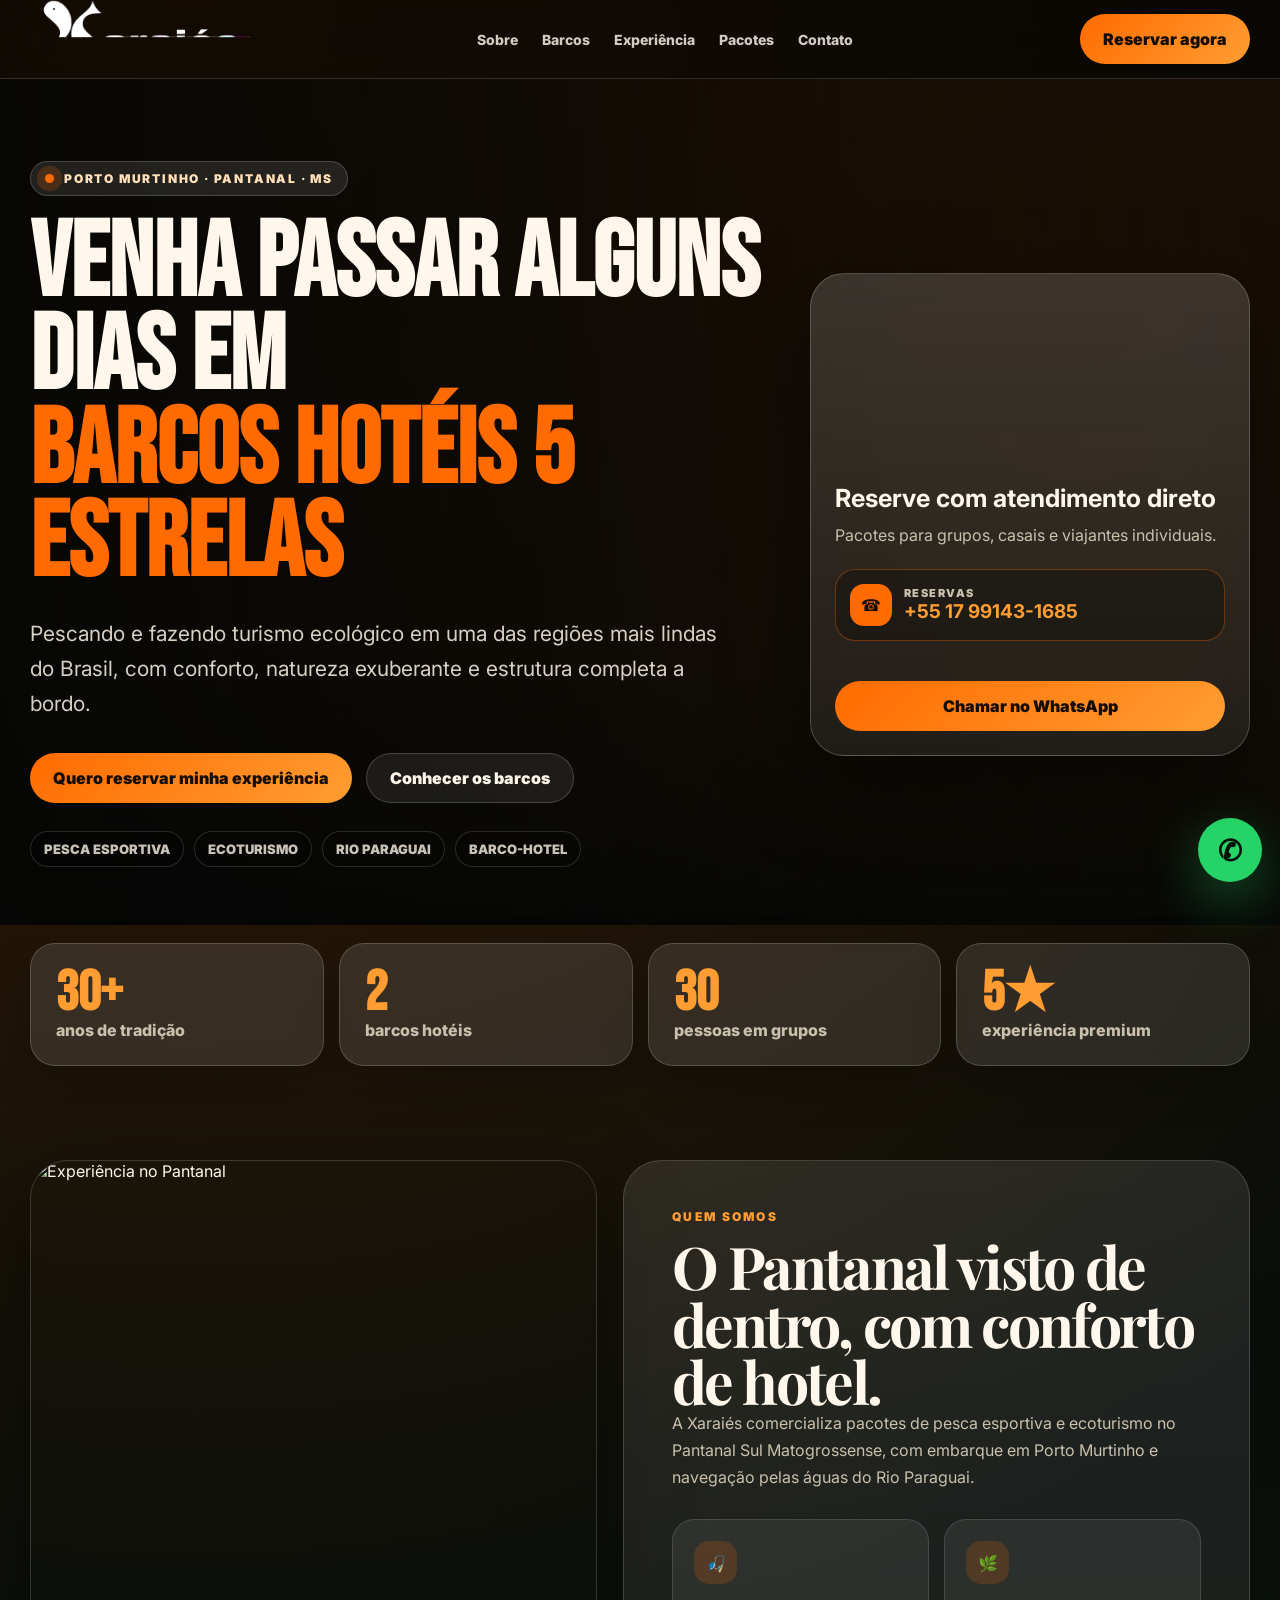
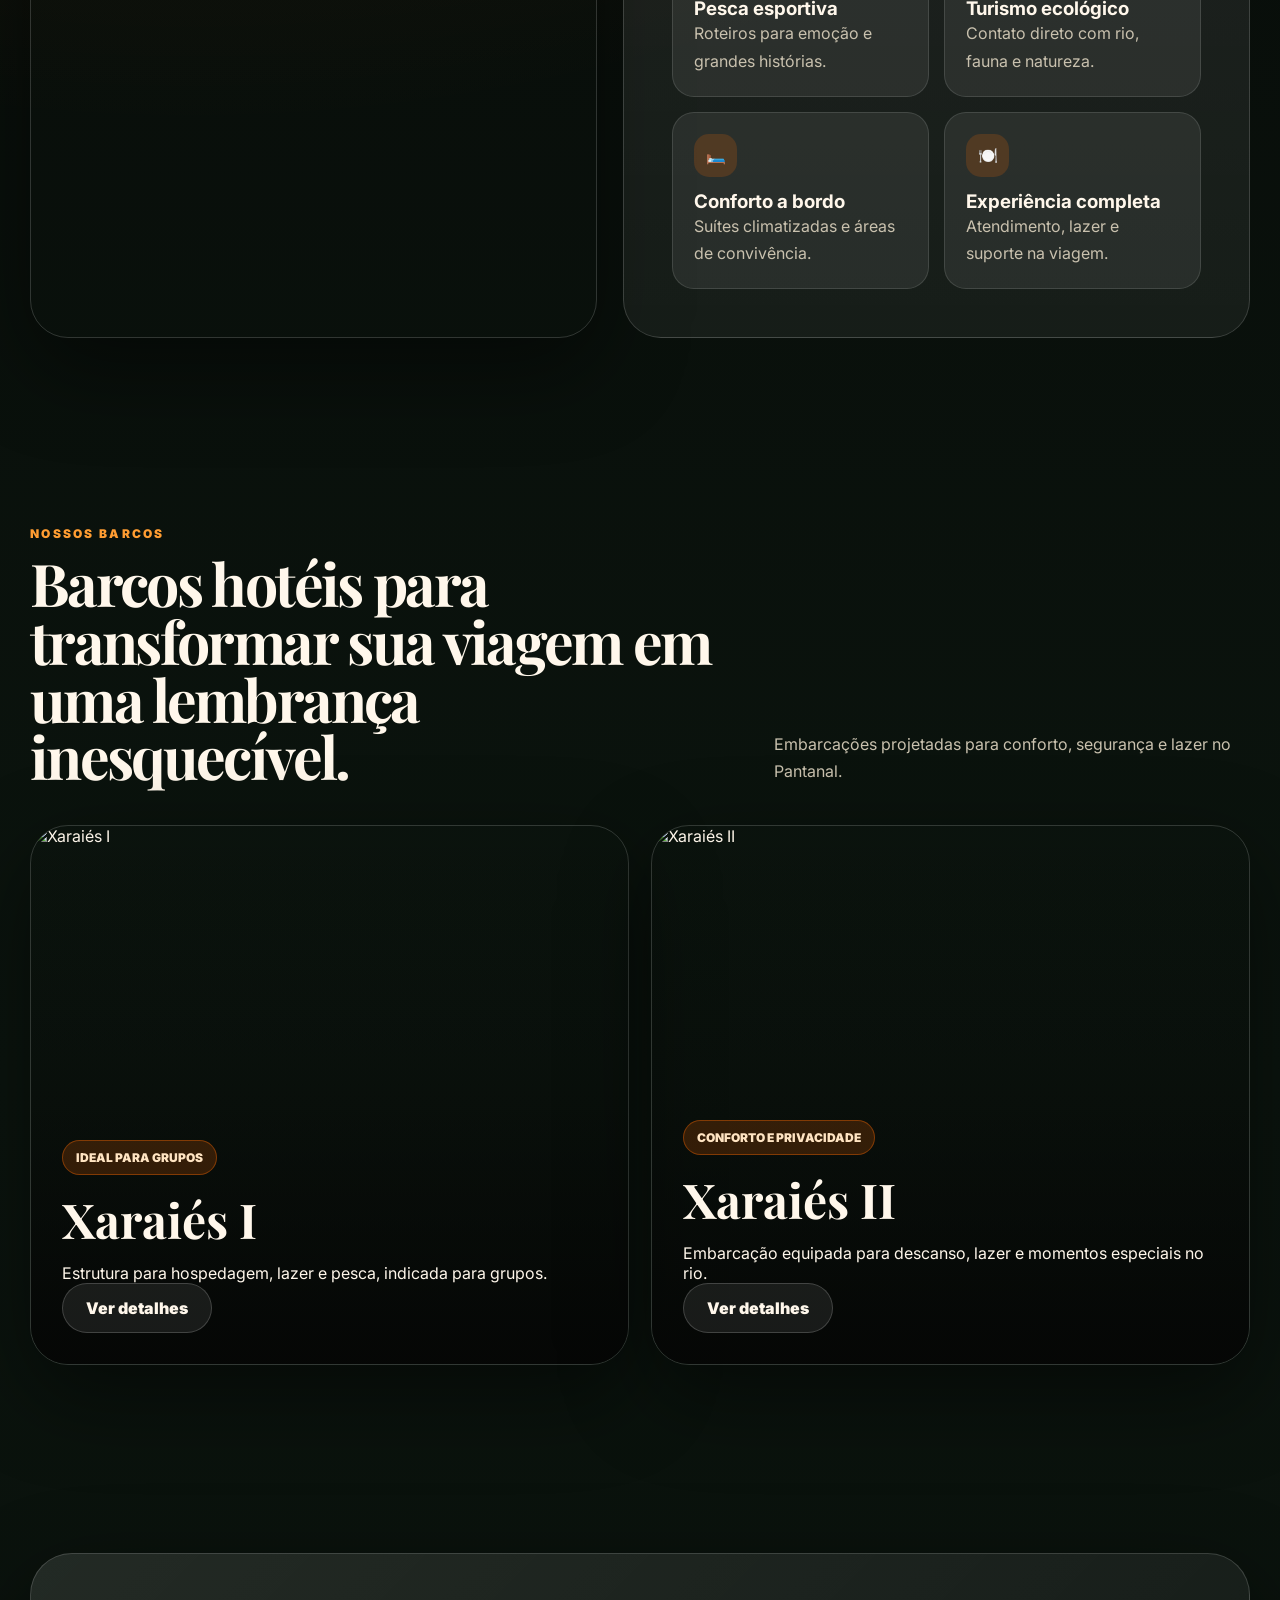
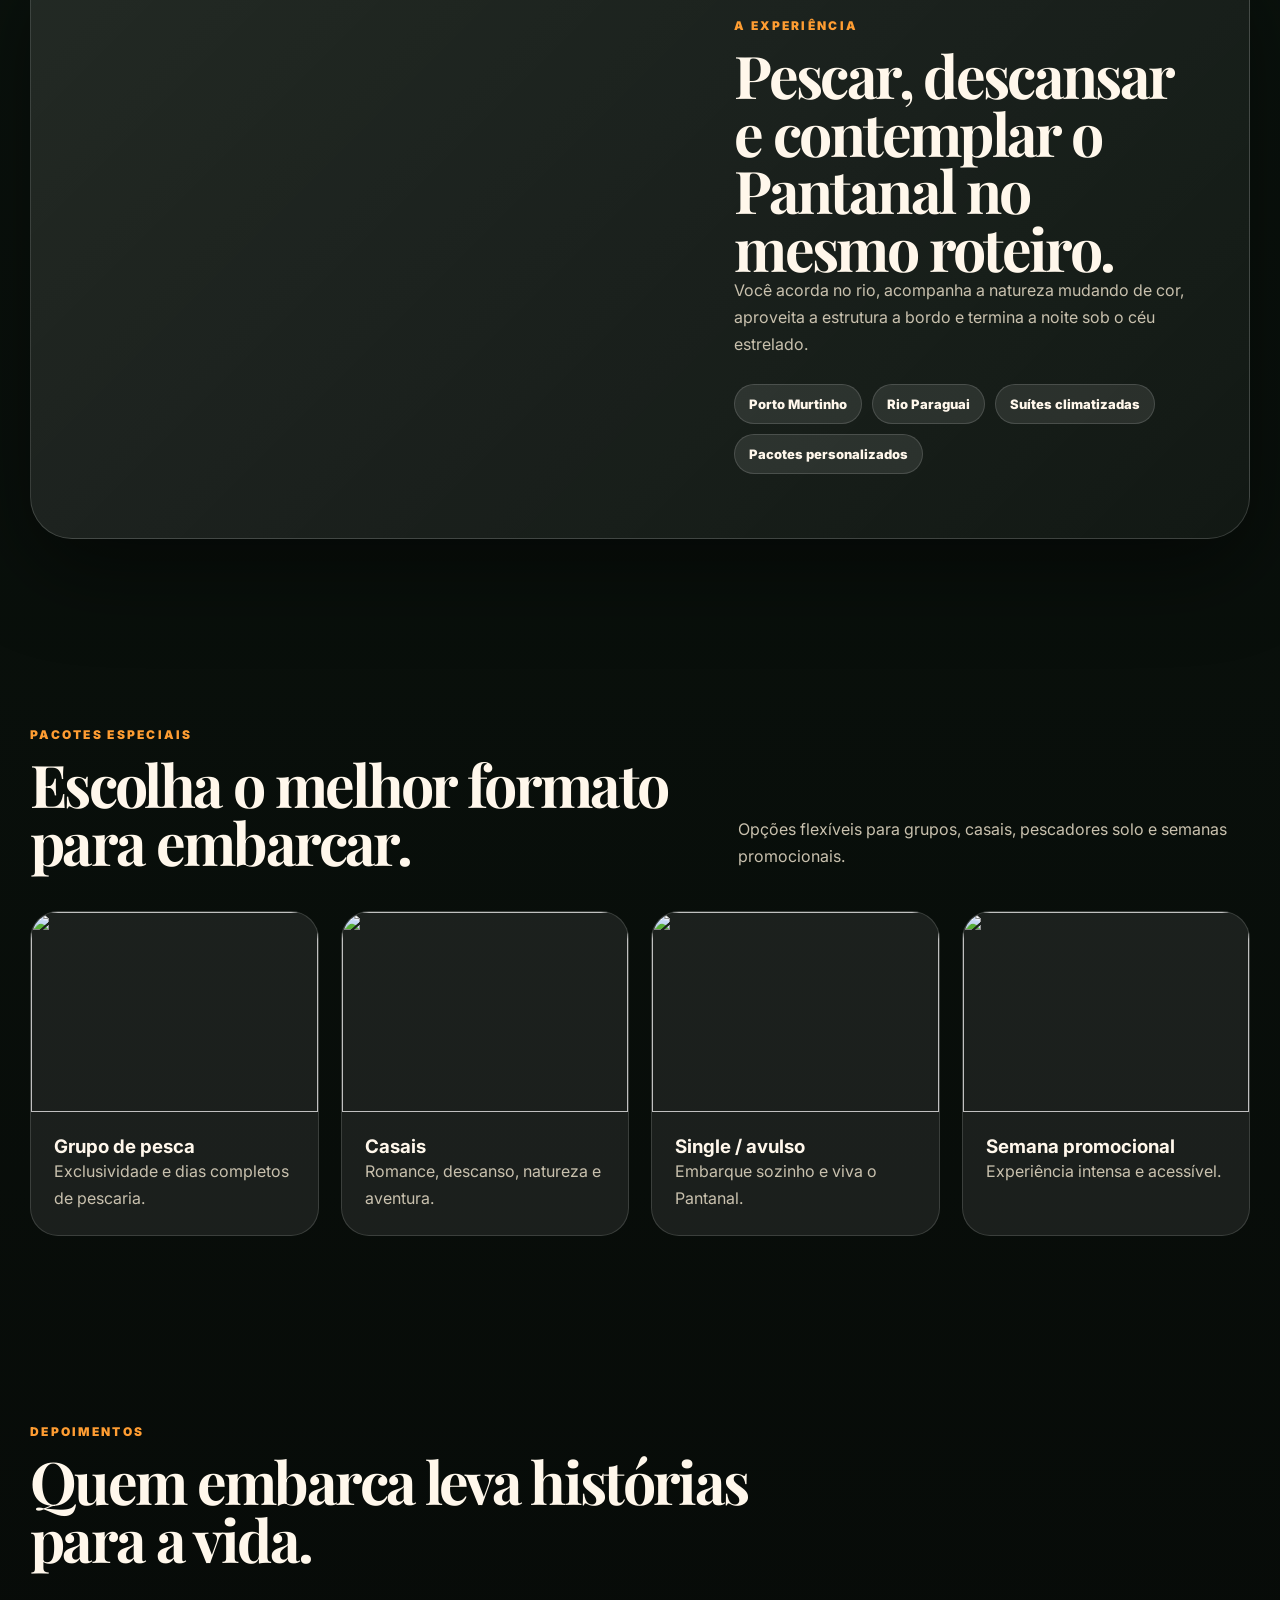
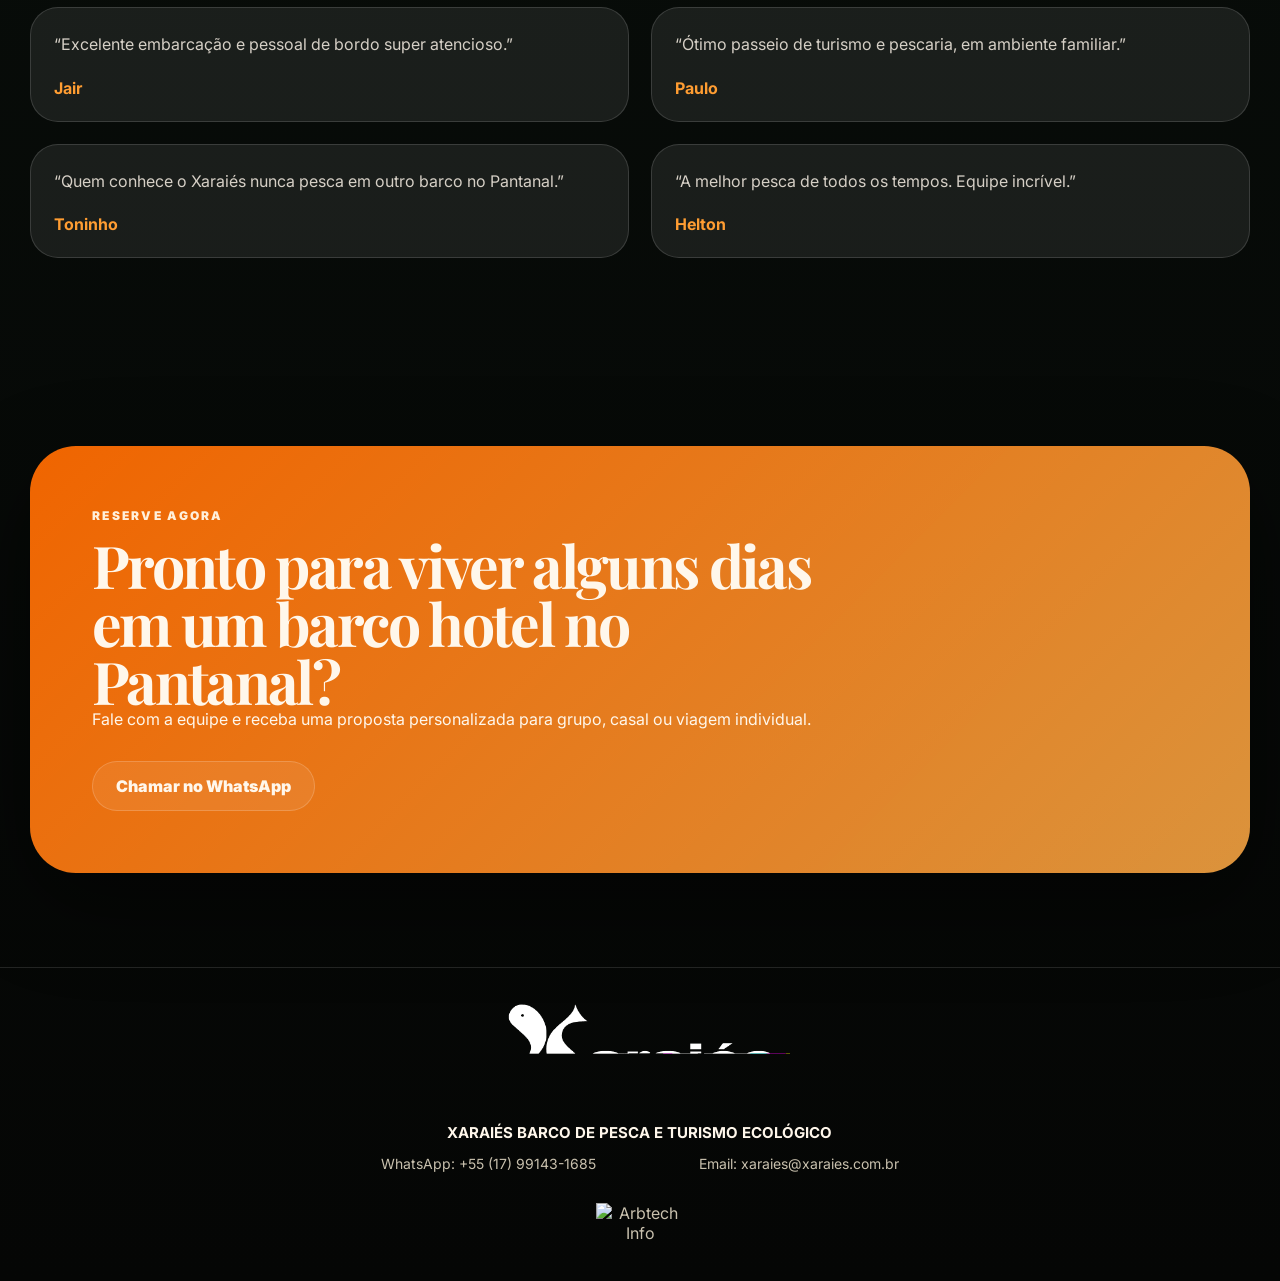
==== commit 36e3a5c6: "Centraliza rodape e contatos" ====
--- a/index.html
+++ b/index.html
@@ -9,7 +9,7 @@
   <link rel="preconnect" href="https://fonts.gstatic.com" crossorigin>
   <link href="https://fonts.googleapis.com/css2?family=Bebas+Neue&family=Inter:wght@400;600;700;800;900&family=Playfair+Display:wght@800;900&display=swap" rel="stylesheet">
   <style>
-    :root{--bg:#050605;--white:#fff7eb;--muted:#c9c1ae;--orange:#ff6b00;--orange2:#ff9d32;--line:rgba(255,255,255,.15);--max:1220px;--shadow:0 30px 90px rgba(0,0,0,.48)}*{box-sizing:border-box;margin:0;padding:0}html{scroll-behavior:smooth}body{font-family:Inter,system-ui,sans-serif;background:radial-gradient(circle at 15% 0%,rgba(255,107,0,.24),transparent 28%),linear-gradient(180deg,#050605,#0b140e 44%,#050605);color:var(--white);overflow-x:hidden}a{color:inherit;text-decoration:none}img{max-width:100%;display:block}.wrap{width:min(var(--max),calc(100% - 34px));margin:auto}.topbar{position:sticky;top:0;z-index:50;background:rgba(5,6,5,.75);backdrop-filter:blur(18px);border-bottom:1px solid var(--line)}.nav{height:78px;display:flex;align-items:center;justify-content:space-between;gap:24px}.brand{display:inline-flex;align-items:center;gap:12px}.brand-logo{display:block;width:220px;height:auto}.footer-logo{width:min(300px,50vw);margin:0 0 8px}.menu{display:flex;gap:24px;font-size:14px;font-weight:800;color:rgba(255,247,235,.82)}.btn{display:inline-flex;align-items:center;justify-content:center;min-height:50px;padding:0 23px;border-radius:999px;border:1px solid rgba(255,255,255,.18);background:rgba(255,255,255,.08);font-weight:900}.btn.primary{background:linear-gradient(135deg,var(--orange),var(--orange2));color:#140d08;border:0}.hero{position:relative;min-height:760px;display:grid;align-items:center;padding:82px 0 58px;isolation:isolate}.hero:before{content:"";position:absolute;inset:0;z-index:-2;background:linear-gradient(90deg,rgba(5,6,5,.96),rgba(5,6,5,.78) 42%,rgba(5,6,5,.15)),linear-gradient(0deg,rgba(5,6,5,.82) 0%,rgba(5,6,5,.34) 12%,transparent 30%),url('https://www.xaraies.com.br/wp-content/uploads/2025/08/5b8e7bda018da_51IMG_4035.jpeg') center right/cover no-repeat}.grid{display:grid;grid-template-columns:1.04fr .62fr;gap:42px;align-items:center}.eyebrow{display:inline-flex;gap:10px;align-items:center;margin-bottom:22px;padding:9px 14px;border-radius:999px;background:rgba(255,255,255,.1);border:1px solid rgba(255,255,255,.18);font-size:12px;font-weight:900;color:#ffe0b8;letter-spacing:.15em;text-transform:uppercase}.dot{width:9px;height:9px;border-radius:50%;background:var(--orange);box-shadow:0 0 0 8px rgba(255,107,0,.18)}h1{max-width:880px;font-family:Bebas Neue,Impact,sans-serif;font-size:clamp(58px,8.2vw,118px);line-height:.89;text-transform:uppercase}h1 span{display:block;color:var(--orange)}.lead{max-width:700px;margin-top:24px;color:rgba(255,247,235,.84);font-size:clamp(17px,2vw,21px);line-height:1.68}.actions{display:flex;flex-wrap:wrap;gap:14px;margin-top:32px}.chips{display:flex;flex-wrap:wrap;gap:10px;margin-top:28px}.chips span{padding:9px 13px;border-radius:999px;border:1px solid rgba(255,255,255,.14);background:rgba(0,0,0,.22);font-size:13px;font-weight:900;text-transform:uppercase;color:rgba(255,247,235,.78)}.card{border-radius:34px;background:linear-gradient(180deg,rgba(255,255,255,.16),rgba(255,255,255,.07));border:1px solid rgba(255,255,255,.2);box-shadow:var(--shadow);backdrop-filter:blur(16px);overflow:hidden}.card-img{min-height:185px;background:url('https://www.xaraies.com.br/wp-content/uploads/2025/08/5b8e81cef1c99_52DSC06501.jpeg') center/cover}.card-body{padding:24px}.card h3{font-size:25px;margin-bottom:9px}.card p,.muted{color:var(--muted);line-height:1.7}.phone{display:flex;gap:12px;align-items:center;margin:20px 0;padding:14px;border-radius:20px;background:rgba(0,0,0,.28);border:1px solid rgba(255,107,0,.36)}.phone i{width:42px;height:42px;border-radius:14px;background:var(--orange);color:#140d08;display:grid;place-items:center;font-style:normal;font-weight:900}.phone small{display:block;color:var(--muted);font-size:11px;font-weight:900;text-transform:uppercase;letter-spacing:.13em}.phone b{color:var(--orange2);font-size:19px}.stats{margin-top:18px;position:relative;z-index:3;display:grid;grid-template-columns:repeat(4,1fr);gap:15px}.stat{padding:25px;border-radius:25px;background:rgba(255,255,255,.11);border:1px solid rgba(255,255,255,.18);box-shadow:0 18px 45px rgba(0,0,0,.22)}.stat b{display:block;color:var(--orange2);font-family:Bebas Neue,Impact,sans-serif;font-size:56px;line-height:.9}.stat span{color:var(--muted);font-weight:800}section{padding:94px 0}.head{display:flex;align-items:end;justify-content:space-between;gap:34px;margin-bottom:40px}.kicker{color:var(--orange2);font-size:12px;font-weight:900;letter-spacing:.19em;text-transform:uppercase;margin-bottom:13px}h2{max-width:790px;font-family:Playfair Display,serif;font-size:clamp(36px,4.6vw,66px);line-height:.98;letter-spacing:-.045em}.split{display:grid;grid-template-columns:.95fr 1.05fr;gap:26px}.photo{min-height:560px;border-radius:38px;overflow:hidden;border:1px solid rgba(255,255,255,.16);box-shadow:var(--shadow)}.photo img{width:100%;height:100%;object-fit:cover}.box{padding:clamp(28px,4vw,48px);border-radius:38px;background:linear-gradient(180deg,rgba(255,255,255,.1),rgba(255,255,255,.055));border:1px solid rgba(255,255,255,.16)}.features{display:grid;grid-template-columns:repeat(2,1fr);gap:15px;margin-top:28px}.feature{padding:21px;border-radius:22px;background:rgba(255,255,255,.075);border:1px solid rgba(255,255,255,.12)}.feature i{width:43px;height:43px;border-radius:15px;background:rgba(255,107,0,.18);display:grid;place-items:center;font-style:normal;margin-bottom:13px}.boats,.packages,.quotes{display:grid;grid-template-columns:repeat(2,1fr);gap:22px}.boat{position:relative;min-height:540px;display:flex;align-items:flex-end;overflow:hidden;border-radius:38px;border:1px solid rgba(255,255,255,.16);box-shadow:var(--shadow)}.boat img{position:absolute;inset:0;width:100%;height:100%;object-fit:cover}.boat:after{content:"";position:absolute;inset:0;background:linear-gradient(0deg,rgba(5,6,5,.95),rgba(5,6,5,.34),transparent)}.boat div{position:relative;z-index:2;padding:31px}.badge{display:inline-flex;padding:9px 13px;border-radius:999px;background:rgba(255,107,0,.18);border:1px solid rgba(255,107,0,.38);color:#ffe4c2;font-size:12px;font-weight:900;text-transform:uppercase}.boat h3{font-family:Playfair Display,serif;font-size:48px;margin:12px 0}.experience{border-radius:42px;overflow:hidden;background:linear-gradient(135deg,rgba(255,255,255,.1),rgba(255,255,255,.04));border:1px solid rgba(255,255,255,.16);box-shadow:var(--shadow);display:grid;grid-template-columns:1.05fr .95fr}.experience .image{min-height:560px;background:url('https://www.xaraies.com.br/wp-content/uploads/2025/08/5bf18311abde4_xaraies-ii5bf182f2d2623_xaraies-ii1200X800-_0008_25-1.png') center/cover}.experience .copy{padding:clamp(32px,5vw,66px);display:grid;align-content:center}.pills{display:flex;flex-wrap:wrap;gap:10px;margin-top:26px}.pills span{padding:11px 14px;border-radius:999px;background:rgba(255,255,255,.095);border:1px solid rgba(255,255,255,.14);font-size:13px;font-weight:850}.packages{grid-template-columns:repeat(4,1fr)}.pkg,.quote{border-radius:28px;overflow:hidden;background:rgba(255,255,255,.08);border:1px solid rgba(255,255,255,.14)}.pkg img{height:200px;width:100%;object-fit:cover}.pkg div,.quote{padding:23px}.quote p{color:rgba(255,247,235,.82);line-height:1.65}.quote b{display:block;margin-top:20px;color:var(--orange2)}.cta{border-radius:46px;padding:clamp(34px,5vw,62px);background:linear-gradient(135deg,rgba(255,107,0,.94),rgba(255,170,70,.86)),url('https://www.xaraies.com.br/wp-content/uploads/2025/08/5c4b3847e4b21_134-1.png') center/cover;background-blend-mode:multiply;box-shadow:var(--shadow)}footer{padding:34px 0 38px;border-top:1px solid rgba(255,255,255,.12);color:var(--muted)}.foot{display:grid;grid-template-columns:minmax(300px,.82fr) minmax(92px,.18fr);gap:28px;align-items:end}.footer-brand{display:inline-grid;justify-items:start;text-align:left}.footer-brand h4{margin:6px 0 5px;color:var(--white);font-size:15px;line-height:1.25}.footer-brand p{line-height:1.55;font-size:14px}.arbtech-mark{justify-self:end;text-align:right}.arbtech-logo{width:min(88px,14vw);margin-left:auto}.wa{position:fixed;right:18px;bottom:18px;z-index:120;width:64px;height:64px;border-radius:999px;display:grid;place-items:center;background:#25D366;color:#041108;font-size:29px;font-weight:950;box-shadow:0 18px 54px rgba(37,211,102,.38)}@media(max-width:980px){.menu{display:none}.grid,.split,.experience{grid-template-columns:1fr}.foot{grid-template-columns:1fr;align-items:start;gap:22px}.arbtech-mark{justify-self:start;text-align:left}.arbtech-logo{margin-left:0;width:min(82px,26vw)}.stats,.packages,.quotes{grid-template-columns:repeat(2,1fr)}}@media(max-width:640px){.brand-logo{width:176px}.footer-logo{width:min(260px,82vw)}.topbar .btn{display:none}.hero{min-height:auto;padding:48px 0 34px}.stats{margin-top:14px}.stats,.features,.boats,.packages,.quotes{grid-template-columns:1fr}.head{display:block}.photo{min-height:390px}section{padding:68px 0}}
+    :root{--bg:#050605;--white:#fff7eb;--muted:#c9c1ae;--orange:#ff6b00;--orange2:#ff9d32;--line:rgba(255,255,255,.15);--max:1220px;--shadow:0 30px 90px rgba(0,0,0,.48)}*{box-sizing:border-box;margin:0;padding:0}html{scroll-behavior:smooth}body{font-family:Inter,system-ui,sans-serif;background:radial-gradient(circle at 15% 0%,rgba(255,107,0,.24),transparent 28%),linear-gradient(180deg,#050605,#0b140e 44%,#050605);color:var(--white);overflow-x:hidden}a{color:inherit;text-decoration:none}img{max-width:100%;display:block}.wrap{width:min(var(--max),calc(100% - 34px));margin:auto}.topbar{position:sticky;top:0;z-index:50;background:rgba(5,6,5,.75);backdrop-filter:blur(18px);border-bottom:1px solid var(--line)}.nav{height:78px;display:flex;align-items:center;justify-content:space-between;gap:24px}.brand{display:inline-flex;align-items:center;gap:12px}.brand-logo{display:block;width:220px;height:auto}.footer-logo{width:min(300px,50vw);margin:0 auto 8px}.menu{display:flex;gap:24px;font-size:14px;font-weight:800;color:rgba(255,247,235,.82)}.btn{display:inline-flex;align-items:center;justify-content:center;min-height:50px;padding:0 23px;border-radius:999px;border:1px solid rgba(255,255,255,.18);background:rgba(255,255,255,.08);font-weight:900}.btn.primary{background:linear-gradient(135deg,var(--orange),var(--orange2));color:#140d08;border:0}.hero{position:relative;min-height:760px;display:grid;align-items:center;padding:82px 0 58px;isolation:isolate}.hero:before{content:"";position:absolute;inset:0;z-index:-2;background:linear-gradient(90deg,rgba(5,6,5,.96),rgba(5,6,5,.78) 42%,rgba(5,6,5,.15)),linear-gradient(0deg,rgba(5,6,5,.82) 0%,rgba(5,6,5,.34) 12%,transparent 30%),url('https://www.xaraies.com.br/wp-content/uploads/2025/08/5b8e7bda018da_51IMG_4035.jpeg') center right/cover no-repeat}.grid{display:grid;grid-template-columns:1.04fr .62fr;gap:42px;align-items:center}.eyebrow{display:inline-flex;gap:10px;align-items:center;margin-bottom:22px;padding:9px 14px;border-radius:999px;background:rgba(255,255,255,.1);border:1px solid rgba(255,255,255,.18);font-size:12px;font-weight:900;color:#ffe0b8;letter-spacing:.15em;text-transform:uppercase}.dot{width:9px;height:9px;border-radius:50%;background:var(--orange);box-shadow:0 0 0 8px rgba(255,107,0,.18)}h1{max-width:880px;font-family:Bebas Neue,Impact,sans-serif;font-size:clamp(58px,8.2vw,118px);line-height:.89;text-transform:uppercase}h1 span{display:block;color:var(--orange)}.lead{max-width:700px;margin-top:24px;color:rgba(255,247,235,.84);font-size:clamp(17px,2vw,21px);line-height:1.68}.actions{display:flex;flex-wrap:wrap;gap:14px;margin-top:32px}.chips{display:flex;flex-wrap:wrap;gap:10px;margin-top:28px}.chips span{padding:9px 13px;border-radius:999px;border:1px solid rgba(255,255,255,.14);background:rgba(0,0,0,.22);font-size:13px;font-weight:900;text-transform:uppercase;color:rgba(255,247,235,.78)}.card{border-radius:34px;background:linear-gradient(180deg,rgba(255,255,255,.16),rgba(255,255,255,.07));border:1px solid rgba(255,255,255,.2);box-shadow:var(--shadow);backdrop-filter:blur(16px);overflow:hidden}.card-img{min-height:185px;background:url('https://www.xaraies.com.br/wp-content/uploads/2025/08/5b8e81cef1c99_52DSC06501.jpeg') center/cover}.card-body{padding:24px}.card h3{font-size:25px;margin-bottom:9px}.card p,.muted{color:var(--muted);line-height:1.7}.phone{display:flex;gap:12px;align-items:center;margin:20px 0;padding:14px;border-radius:20px;background:rgba(0,0,0,.28);border:1px solid rgba(255,107,0,.36)}.phone i{width:42px;height:42px;border-radius:14px;background:var(--orange);color:#140d08;display:grid;place-items:center;font-style:normal;font-weight:900}.phone small{display:block;color:var(--muted);font-size:11px;font-weight:900;text-transform:uppercase;letter-spacing:.13em}.phone b{color:var(--orange2);font-size:19px}.stats{margin-top:18px;position:relative;z-index:3;display:grid;grid-template-columns:repeat(4,1fr);gap:15px}.stat{padding:25px;border-radius:25px;background:rgba(255,255,255,.11);border:1px solid rgba(255,255,255,.18);box-shadow:0 18px 45px rgba(0,0,0,.22)}.stat b{display:block;color:var(--orange2);font-family:Bebas Neue,Impact,sans-serif;font-size:56px;line-height:.9}.stat span{color:var(--muted);font-weight:800}section{padding:94px 0}.head{display:flex;align-items:end;justify-content:space-between;gap:34px;margin-bottom:40px}.kicker{color:var(--orange2);font-size:12px;font-weight:900;letter-spacing:.19em;text-transform:uppercase;margin-bottom:13px}h2{max-width:790px;font-family:Playfair Display,serif;font-size:clamp(36px,4.6vw,66px);line-height:.98;letter-spacing:-.045em}.split{display:grid;grid-template-columns:.95fr 1.05fr;gap:26px}.photo{min-height:560px;border-radius:38px;overflow:hidden;border:1px solid rgba(255,255,255,.16);box-shadow:var(--shadow)}.photo img{width:100%;height:100%;object-fit:cover}.box{padding:clamp(28px,4vw,48px);border-radius:38px;background:linear-gradient(180deg,rgba(255,255,255,.1),rgba(255,255,255,.055));border:1px solid rgba(255,255,255,.16)}.features{display:grid;grid-template-columns:repeat(2,1fr);gap:15px;margin-top:28px}.feature{padding:21px;border-radius:22px;background:rgba(255,255,255,.075);border:1px solid rgba(255,255,255,.12)}.feature i{width:43px;height:43px;border-radius:15px;background:rgba(255,107,0,.18);display:grid;place-items:center;font-style:normal;margin-bottom:13px}.boats,.packages,.quotes{display:grid;grid-template-columns:repeat(2,1fr);gap:22px}.boat{position:relative;min-height:540px;display:flex;align-items:flex-end;overflow:hidden;border-radius:38px;border:1px solid rgba(255,255,255,.16);box-shadow:var(--shadow)}.boat img{position:absolute;inset:0;width:100%;height:100%;object-fit:cover}.boat:after{content:"";position:absolute;inset:0;background:linear-gradient(0deg,rgba(5,6,5,.95),rgba(5,6,5,.34),transparent)}.boat div{position:relative;z-index:2;padding:31px}.badge{display:inline-flex;padding:9px 13px;border-radius:999px;background:rgba(255,107,0,.18);border:1px solid rgba(255,107,0,.38);color:#ffe4c2;font-size:12px;font-weight:900;text-transform:uppercase}.boat h3{font-family:Playfair Display,serif;font-size:48px;margin:12px 0}.experience{border-radius:42px;overflow:hidden;background:linear-gradient(135deg,rgba(255,255,255,.1),rgba(255,255,255,.04));border:1px solid rgba(255,255,255,.16);box-shadow:var(--shadow);display:grid;grid-template-columns:1.05fr .95fr}.experience .image{min-height:560px;background:url('https://www.xaraies.com.br/wp-content/uploads/2025/08/5bf18311abde4_xaraies-ii5bf182f2d2623_xaraies-ii1200X800-_0008_25-1.png') center/cover}.experience .copy{padding:clamp(32px,5vw,66px);display:grid;align-content:center}.pills{display:flex;flex-wrap:wrap;gap:10px;margin-top:26px}.pills span{padding:11px 14px;border-radius:999px;background:rgba(255,255,255,.095);border:1px solid rgba(255,255,255,.14);font-size:13px;font-weight:850}.packages{grid-template-columns:repeat(4,1fr)}.pkg,.quote{border-radius:28px;overflow:hidden;background:rgba(255,255,255,.08);border:1px solid rgba(255,255,255,.14)}.pkg img{height:200px;width:100%;object-fit:cover}.pkg div,.quote{padding:23px}.quote p{color:rgba(255,247,235,.82);line-height:1.65}.quote b{display:block;margin-top:20px;color:var(--orange2)}.cta{border-radius:46px;padding:clamp(34px,5vw,62px);background:linear-gradient(135deg,rgba(255,107,0,.94),rgba(255,170,70,.86)),url('https://www.xaraies.com.br/wp-content/uploads/2025/08/5c4b3847e4b21_134-1.png') center/cover;background-blend-mode:multiply;box-shadow:var(--shadow)}footer{padding:34px 0 38px;border-top:1px solid rgba(255,255,255,.12);color:var(--muted)}.foot{display:grid;grid-template-columns:1fr;justify-items:center;gap:0;text-align:center}.footer-brand{display:grid;justify-items:center;text-align:center}.footer-brand h4{margin:6px 0 10px;color:var(--white);font-size:15px;line-height:1.25}.footer-brand p{line-height:1.55;font-size:14px}.contact-line{display:flex;justify-content:center;gap:clamp(28px,8vw,120px);flex-wrap:wrap}.arbtech-mark{justify-self:center;text-align:center;margin-top:28px}.arbtech-logo{width:min(88px,14vw);margin:0 auto}.wa{position:fixed;right:18px;bottom:18px;z-index:120;width:64px;height:64px;border-radius:999px;display:grid;place-items:center;background:#25D366;color:#041108;font-size:29px;font-weight:950;box-shadow:0 18px 54px rgba(37,211,102,.38)}@media(max-width:980px){.menu{display:none}.grid,.split,.experience{grid-template-columns:1fr}.foot{grid-template-columns:1fr;align-items:center;gap:0}.arbtech-mark{justify-self:center;text-align:center}.arbtech-logo{margin:0 auto;width:min(82px,26vw)}.stats,.packages,.quotes{grid-template-columns:repeat(2,1fr)}}@media(max-width:640px){.brand-logo{width:176px}.footer-logo{width:min(260px,82vw)}.contact-line{gap:6px;display:grid}.topbar .btn{display:none}.hero{min-height:auto;padding:48px 0 34px}.stats{margin-top:14px}.stats,.features,.boats,.packages,.quotes{grid-template-columns:1fr}.head{display:block}.photo{min-height:390px}section{padding:68px 0}}
   </style>
 </head>
 <body>
@@ -25,6 +25,6 @@
 <section><div class="wrap"><div class="head"><div><div class="kicker">Depoimentos</div><h2>Quem embarca leva histórias para a vida.</h2></div></div><div class="quotes"><article class="quote"><p>“Excelente embarcação e pessoal de bordo super atencioso.”</p><b>Jair</b></article><article class="quote"><p>“Ótimo passeio de turismo e pescaria, em ambiente familiar.”</p><b>Paulo</b></article><article class="quote"><p>“Quem conhece o Xaraiés nunca pesca em outro barco no Pantanal.”</p><b>Toninho</b></article><article class="quote"><p>“A melhor pesca de todos os tempos. Equipe incrível.”</p><b>Helton</b></article></div></div></section>
 <section id="contato"><div class="wrap cta"><div class="kicker" style="color:#fff0db">Reserve agora</div><h2>Pronto para viver alguns dias em um barco hotel no Pantanal?</h2><p>Fale com a equipe e receba uma proposta personalizada para grupo, casal ou viagem individual.</p><div class="actions"><a class="btn" href="https://wa.me/5517991431685">Chamar no WhatsApp</a></div></div></section>
 </main>
-<footer><div class="wrap foot"><div class="footer-brand"><img class="footer-logo" src="assets/xaraies-logo-white.png" alt="Xaraiés Barco Hotel"><h4>XARAIÉS BARCO DE PESCA E TURISMO ECOLÓGICO</h4><p><strong>Contato</strong><br>WhatsApp: +55 (17) 99143-1685<br>Email: xaraies@xaraies.com.br</p></div><div class="arbtech-mark"><img class="arbtech-logo" src="assets/arbtech-logo-yellow.png" alt="Arbtech Info"></div></div></footer>
+<footer><div class="wrap foot"><div class="footer-brand"><img class="footer-logo" src="assets/xaraies-logo-white.png" alt="Xaraiés Barco Hotel"><h4>XARAIÉS BARCO DE PESCA E TURISMO ECOLÓGICO</h4><p class="contact-line"><span>WhatsApp: +55 (17) 99143-1685</span><span>Email: xaraies@xaraies.com.br</span></p></div><div class="arbtech-mark"><img class="arbtech-logo" src="assets/arbtech-logo-yellow.png" alt="Arbtech Info"></div></div></footer>
 </body>
 </html>
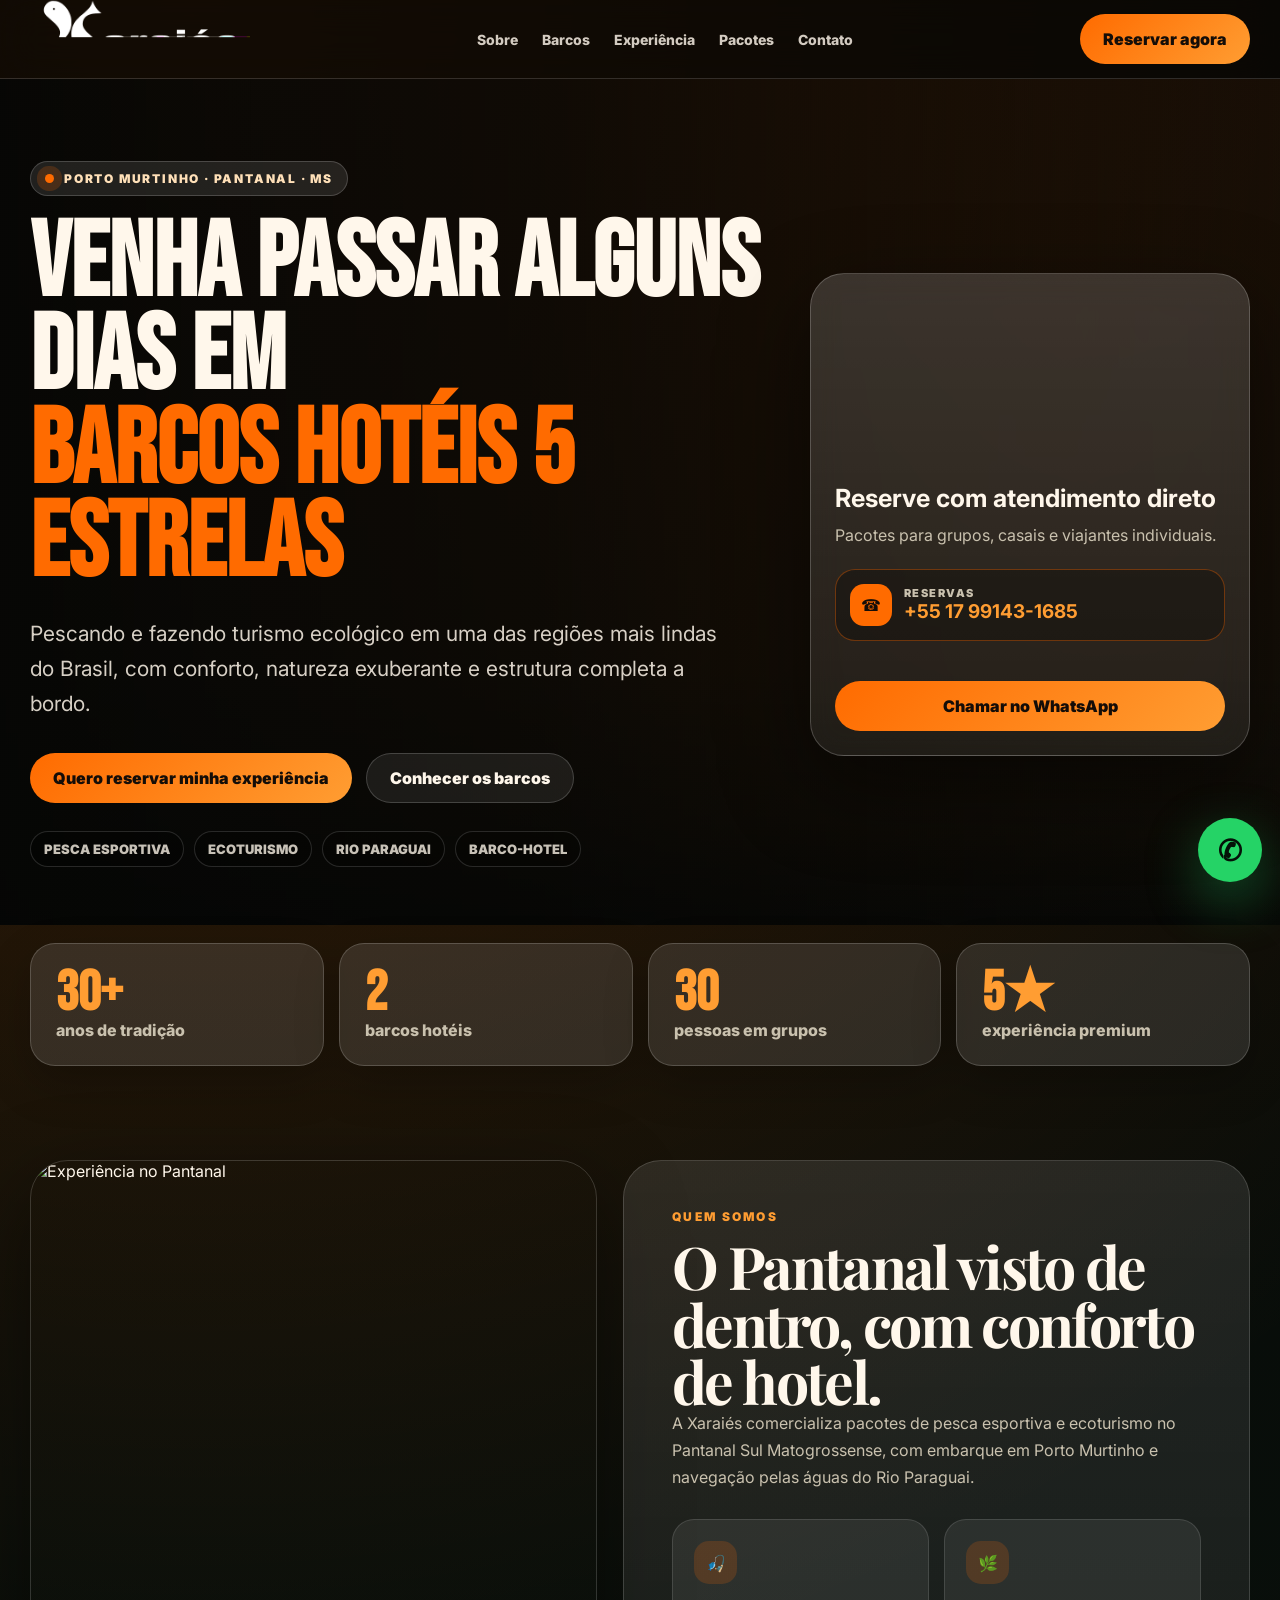
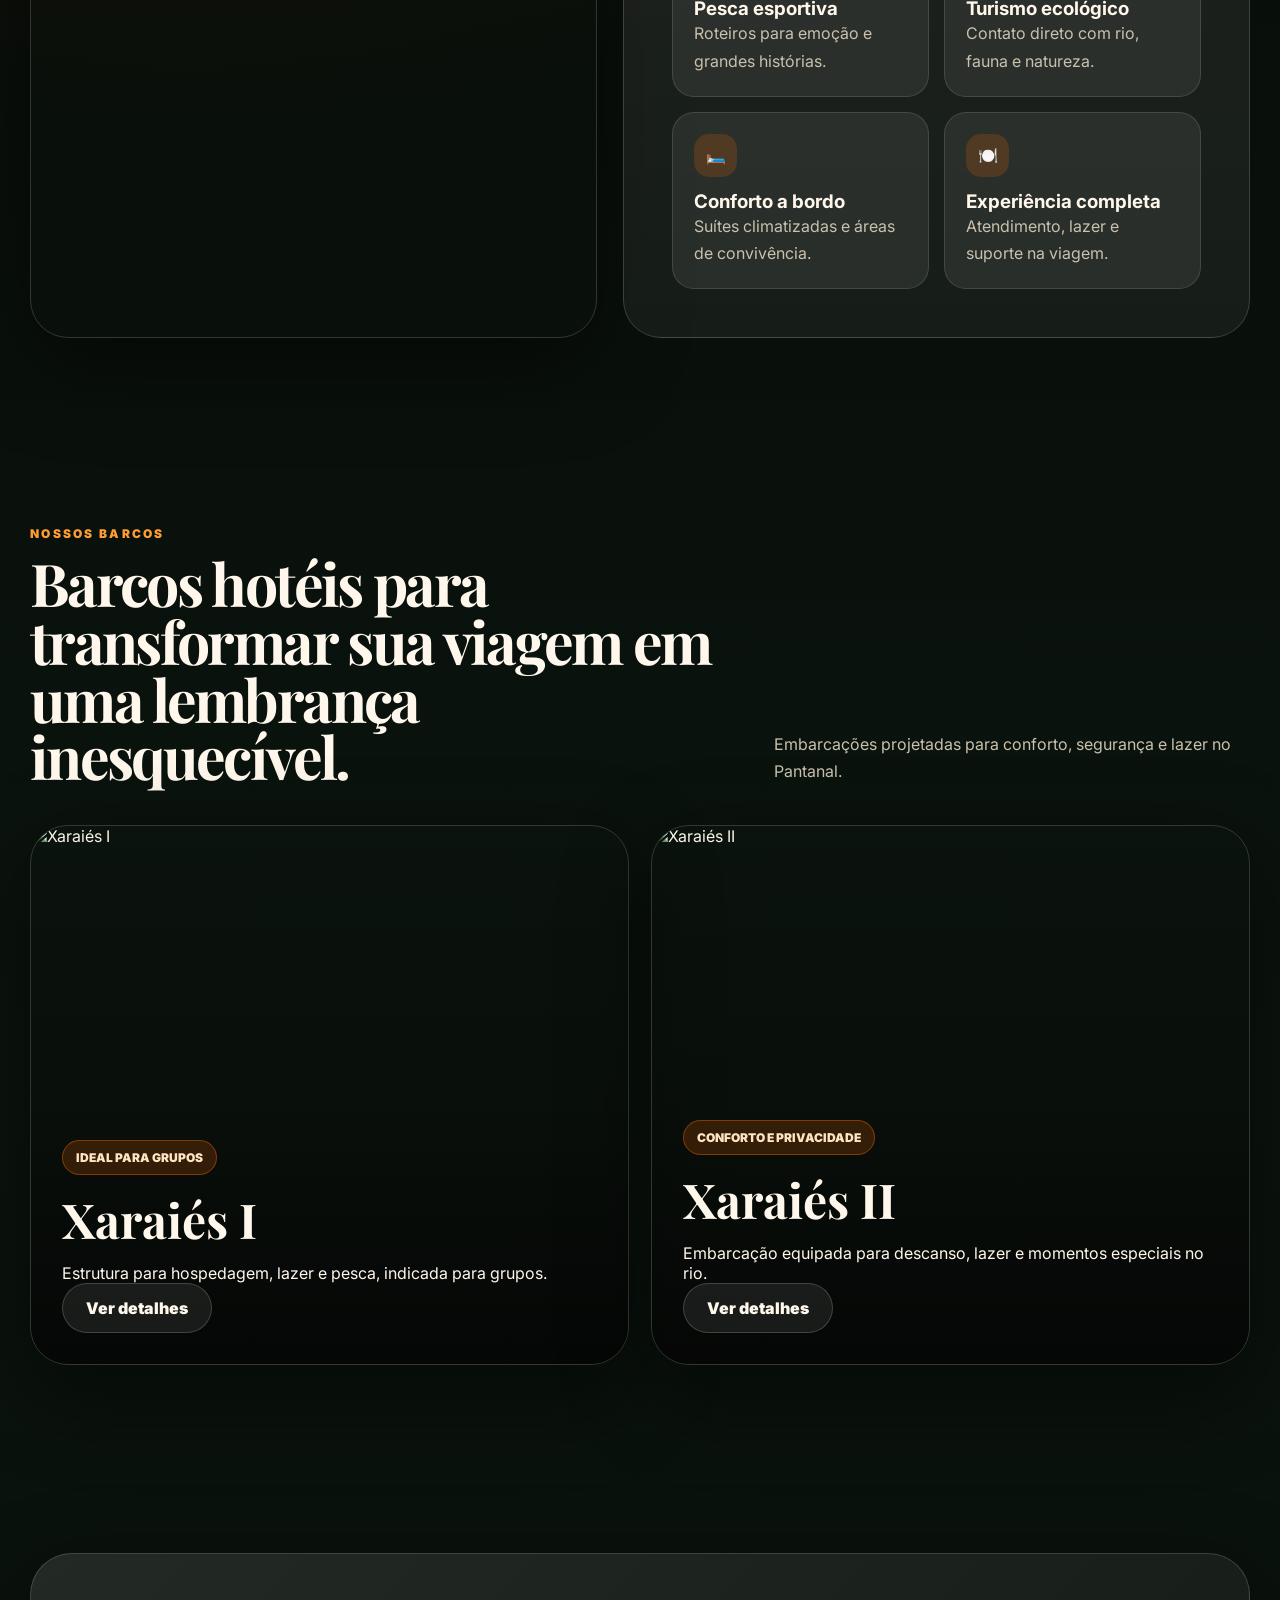
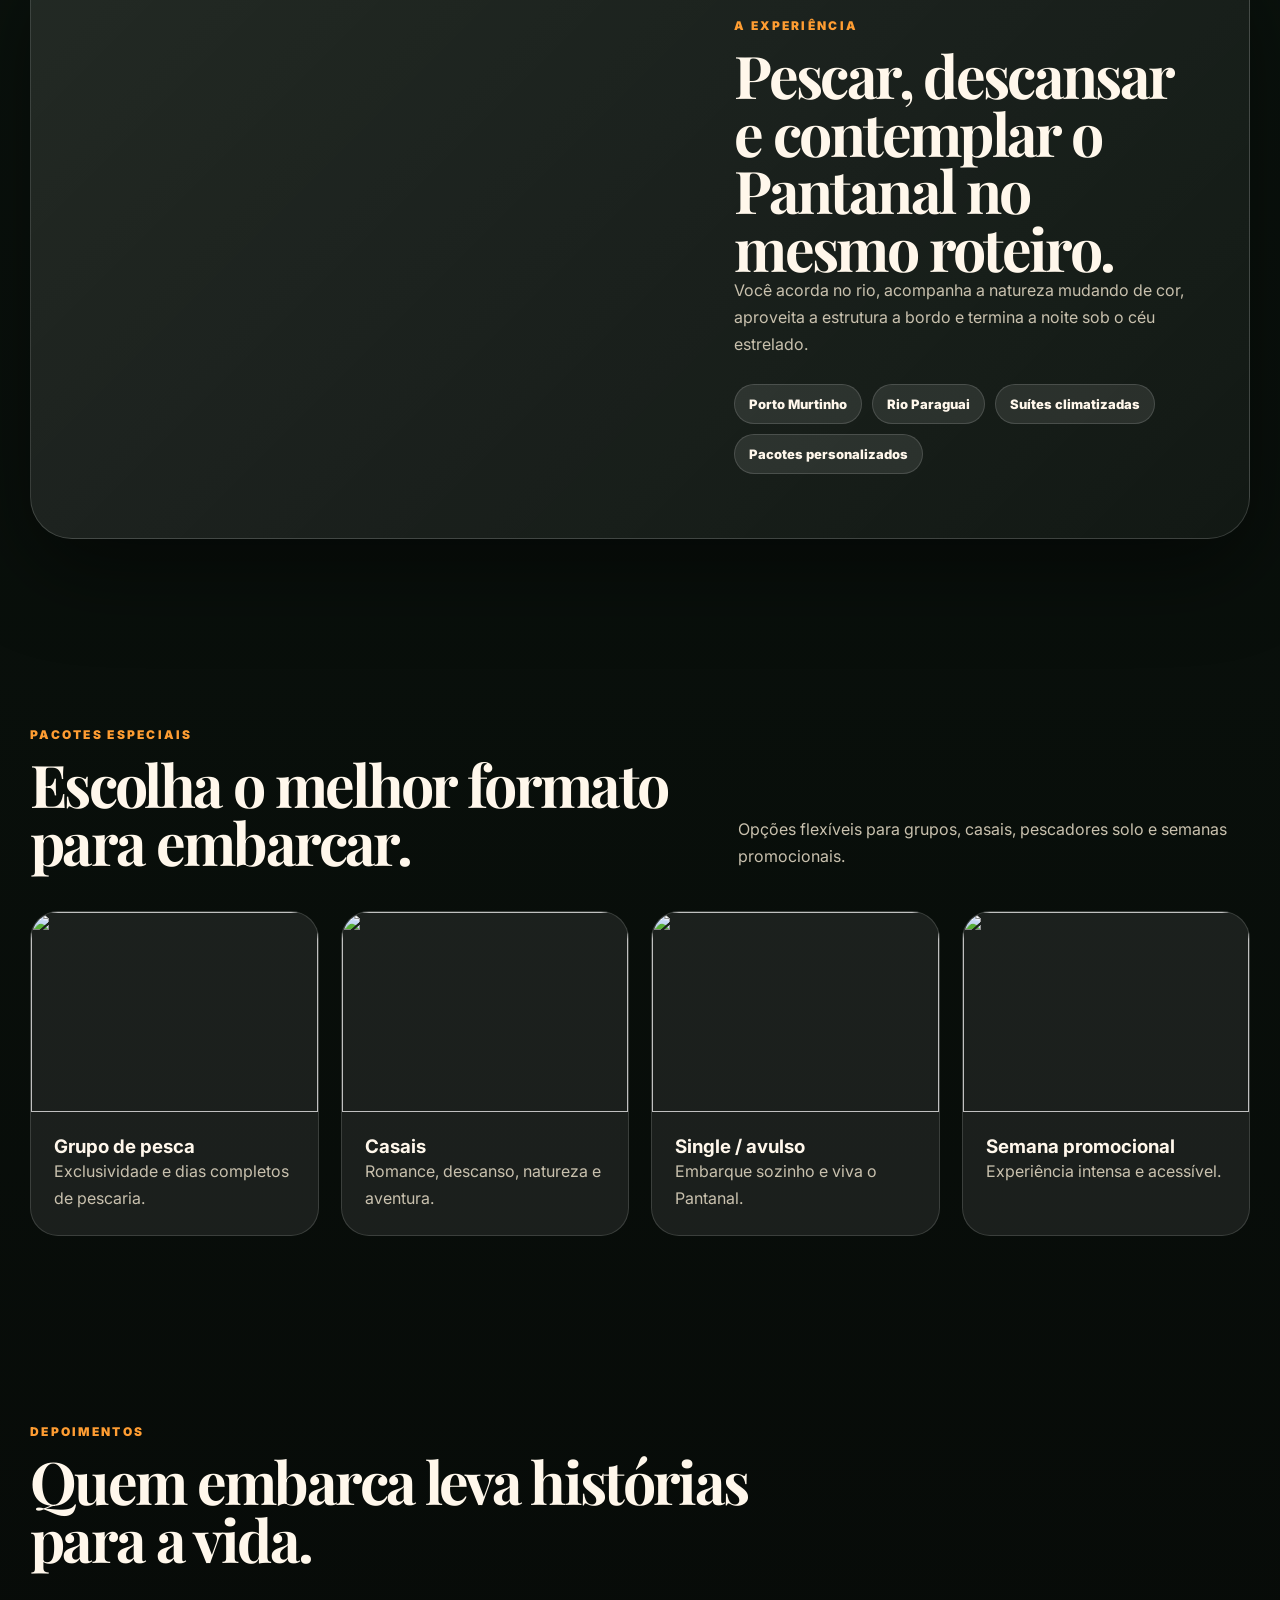
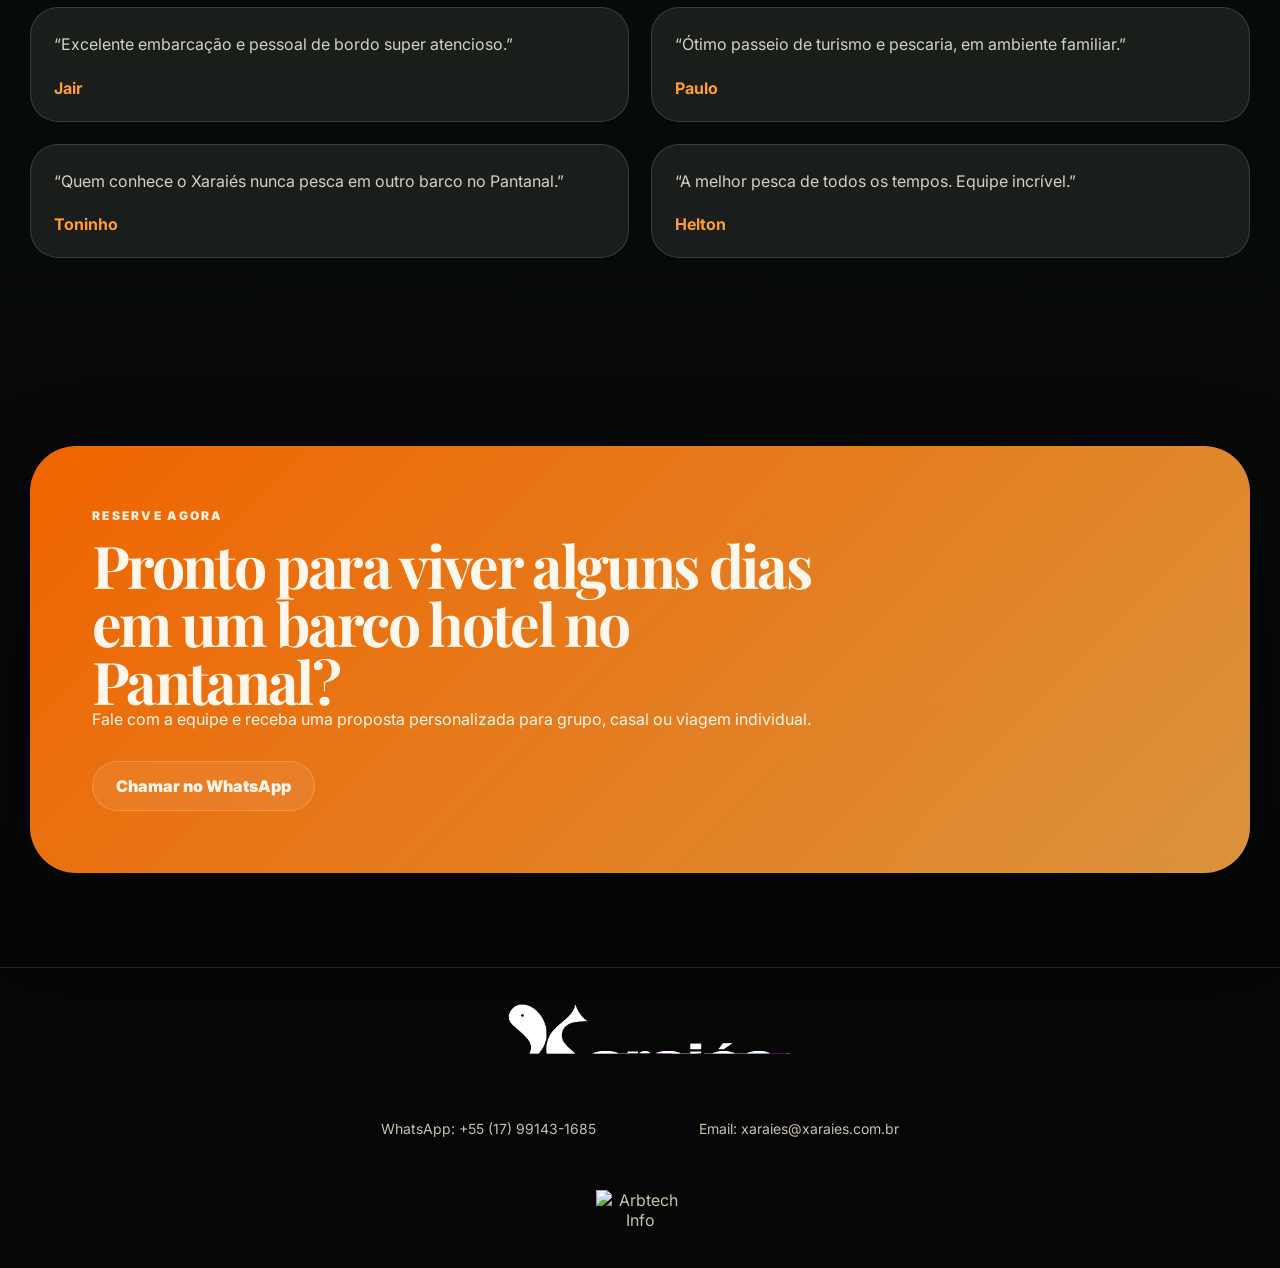
==== commit 995283ea: "Remove titulo duplicado do rodape" ====
--- a/index.html
+++ b/index.html
@@ -9,7 +9,7 @@
   <link rel="preconnect" href="https://fonts.gstatic.com" crossorigin>
   <link href="https://fonts.googleapis.com/css2?family=Bebas+Neue&family=Inter:wght@400;600;700;800;900&family=Playfair+Display:wght@800;900&display=swap" rel="stylesheet">
   <style>
-    :root{--bg:#050605;--white:#fff7eb;--muted:#c9c1ae;--orange:#ff6b00;--orange2:#ff9d32;--line:rgba(255,255,255,.15);--max:1220px;--shadow:0 30px 90px rgba(0,0,0,.48)}*{box-sizing:border-box;margin:0;padding:0}html{scroll-behavior:smooth}body{font-family:Inter,system-ui,sans-serif;background:radial-gradient(circle at 15% 0%,rgba(255,107,0,.24),transparent 28%),linear-gradient(180deg,#050605,#0b140e 44%,#050605);color:var(--white);overflow-x:hidden}a{color:inherit;text-decoration:none}img{max-width:100%;display:block}.wrap{width:min(var(--max),calc(100% - 34px));margin:auto}.topbar{position:sticky;top:0;z-index:50;background:rgba(5,6,5,.75);backdrop-filter:blur(18px);border-bottom:1px solid var(--line)}.nav{height:78px;display:flex;align-items:center;justify-content:space-between;gap:24px}.brand{display:inline-flex;align-items:center;gap:12px}.brand-logo{display:block;width:220px;height:auto}.footer-logo{width:min(300px,50vw);margin:0 auto 8px}.menu{display:flex;gap:24px;font-size:14px;font-weight:800;color:rgba(255,247,235,.82)}.btn{display:inline-flex;align-items:center;justify-content:center;min-height:50px;padding:0 23px;border-radius:999px;border:1px solid rgba(255,255,255,.18);background:rgba(255,255,255,.08);font-weight:900}.btn.primary{background:linear-gradient(135deg,var(--orange),var(--orange2));color:#140d08;border:0}.hero{position:relative;min-height:760px;display:grid;align-items:center;padding:82px 0 58px;isolation:isolate}.hero:before{content:"";position:absolute;inset:0;z-index:-2;background:linear-gradient(90deg,rgba(5,6,5,.96),rgba(5,6,5,.78) 42%,rgba(5,6,5,.15)),linear-gradient(0deg,rgba(5,6,5,.82) 0%,rgba(5,6,5,.34) 12%,transparent 30%),url('https://www.xaraies.com.br/wp-content/uploads/2025/08/5b8e7bda018da_51IMG_4035.jpeg') center right/cover no-repeat}.grid{display:grid;grid-template-columns:1.04fr .62fr;gap:42px;align-items:center}.eyebrow{display:inline-flex;gap:10px;align-items:center;margin-bottom:22px;padding:9px 14px;border-radius:999px;background:rgba(255,255,255,.1);border:1px solid rgba(255,255,255,.18);font-size:12px;font-weight:900;color:#ffe0b8;letter-spacing:.15em;text-transform:uppercase}.dot{width:9px;height:9px;border-radius:50%;background:var(--orange);box-shadow:0 0 0 8px rgba(255,107,0,.18)}h1{max-width:880px;font-family:Bebas Neue,Impact,sans-serif;font-size:clamp(58px,8.2vw,118px);line-height:.89;text-transform:uppercase}h1 span{display:block;color:var(--orange)}.lead{max-width:700px;margin-top:24px;color:rgba(255,247,235,.84);font-size:clamp(17px,2vw,21px);line-height:1.68}.actions{display:flex;flex-wrap:wrap;gap:14px;margin-top:32px}.chips{display:flex;flex-wrap:wrap;gap:10px;margin-top:28px}.chips span{padding:9px 13px;border-radius:999px;border:1px solid rgba(255,255,255,.14);background:rgba(0,0,0,.22);font-size:13px;font-weight:900;text-transform:uppercase;color:rgba(255,247,235,.78)}.card{border-radius:34px;background:linear-gradient(180deg,rgba(255,255,255,.16),rgba(255,255,255,.07));border:1px solid rgba(255,255,255,.2);box-shadow:var(--shadow);backdrop-filter:blur(16px);overflow:hidden}.card-img{min-height:185px;background:url('https://www.xaraies.com.br/wp-content/uploads/2025/08/5b8e81cef1c99_52DSC06501.jpeg') center/cover}.card-body{padding:24px}.card h3{font-size:25px;margin-bottom:9px}.card p,.muted{color:var(--muted);line-height:1.7}.phone{display:flex;gap:12px;align-items:center;margin:20px 0;padding:14px;border-radius:20px;background:rgba(0,0,0,.28);border:1px solid rgba(255,107,0,.36)}.phone i{width:42px;height:42px;border-radius:14px;background:var(--orange);color:#140d08;display:grid;place-items:center;font-style:normal;font-weight:900}.phone small{display:block;color:var(--muted);font-size:11px;font-weight:900;text-transform:uppercase;letter-spacing:.13em}.phone b{color:var(--orange2);font-size:19px}.stats{margin-top:18px;position:relative;z-index:3;display:grid;grid-template-columns:repeat(4,1fr);gap:15px}.stat{padding:25px;border-radius:25px;background:rgba(255,255,255,.11);border:1px solid rgba(255,255,255,.18);box-shadow:0 18px 45px rgba(0,0,0,.22)}.stat b{display:block;color:var(--orange2);font-family:Bebas Neue,Impact,sans-serif;font-size:56px;line-height:.9}.stat span{color:var(--muted);font-weight:800}section{padding:94px 0}.head{display:flex;align-items:end;justify-content:space-between;gap:34px;margin-bottom:40px}.kicker{color:var(--orange2);font-size:12px;font-weight:900;letter-spacing:.19em;text-transform:uppercase;margin-bottom:13px}h2{max-width:790px;font-family:Playfair Display,serif;font-size:clamp(36px,4.6vw,66px);line-height:.98;letter-spacing:-.045em}.split{display:grid;grid-template-columns:.95fr 1.05fr;gap:26px}.photo{min-height:560px;border-radius:38px;overflow:hidden;border:1px solid rgba(255,255,255,.16);box-shadow:var(--shadow)}.photo img{width:100%;height:100%;object-fit:cover}.box{padding:clamp(28px,4vw,48px);border-radius:38px;background:linear-gradient(180deg,rgba(255,255,255,.1),rgba(255,255,255,.055));border:1px solid rgba(255,255,255,.16)}.features{display:grid;grid-template-columns:repeat(2,1fr);gap:15px;margin-top:28px}.feature{padding:21px;border-radius:22px;background:rgba(255,255,255,.075);border:1px solid rgba(255,255,255,.12)}.feature i{width:43px;height:43px;border-radius:15px;background:rgba(255,107,0,.18);display:grid;place-items:center;font-style:normal;margin-bottom:13px}.boats,.packages,.quotes{display:grid;grid-template-columns:repeat(2,1fr);gap:22px}.boat{position:relative;min-height:540px;display:flex;align-items:flex-end;overflow:hidden;border-radius:38px;border:1px solid rgba(255,255,255,.16);box-shadow:var(--shadow)}.boat img{position:absolute;inset:0;width:100%;height:100%;object-fit:cover}.boat:after{content:"";position:absolute;inset:0;background:linear-gradient(0deg,rgba(5,6,5,.95),rgba(5,6,5,.34),transparent)}.boat div{position:relative;z-index:2;padding:31px}.badge{display:inline-flex;padding:9px 13px;border-radius:999px;background:rgba(255,107,0,.18);border:1px solid rgba(255,107,0,.38);color:#ffe4c2;font-size:12px;font-weight:900;text-transform:uppercase}.boat h3{font-family:Playfair Display,serif;font-size:48px;margin:12px 0}.experience{border-radius:42px;overflow:hidden;background:linear-gradient(135deg,rgba(255,255,255,.1),rgba(255,255,255,.04));border:1px solid rgba(255,255,255,.16);box-shadow:var(--shadow);display:grid;grid-template-columns:1.05fr .95fr}.experience .image{min-height:560px;background:url('https://www.xaraies.com.br/wp-content/uploads/2025/08/5bf18311abde4_xaraies-ii5bf182f2d2623_xaraies-ii1200X800-_0008_25-1.png') center/cover}.experience .copy{padding:clamp(32px,5vw,66px);display:grid;align-content:center}.pills{display:flex;flex-wrap:wrap;gap:10px;margin-top:26px}.pills span{padding:11px 14px;border-radius:999px;background:rgba(255,255,255,.095);border:1px solid rgba(255,255,255,.14);font-size:13px;font-weight:850}.packages{grid-template-columns:repeat(4,1fr)}.pkg,.quote{border-radius:28px;overflow:hidden;background:rgba(255,255,255,.08);border:1px solid rgba(255,255,255,.14)}.pkg img{height:200px;width:100%;object-fit:cover}.pkg div,.quote{padding:23px}.quote p{color:rgba(255,247,235,.82);line-height:1.65}.quote b{display:block;margin-top:20px;color:var(--orange2)}.cta{border-radius:46px;padding:clamp(34px,5vw,62px);background:linear-gradient(135deg,rgba(255,107,0,.94),rgba(255,170,70,.86)),url('https://www.xaraies.com.br/wp-content/uploads/2025/08/5c4b3847e4b21_134-1.png') center/cover;background-blend-mode:multiply;box-shadow:var(--shadow)}footer{padding:34px 0 38px;border-top:1px solid rgba(255,255,255,.12);color:var(--muted)}.foot{display:grid;grid-template-columns:1fr;justify-items:center;gap:0;text-align:center}.footer-brand{display:grid;justify-items:center;text-align:center}.footer-brand h4{margin:6px 0 10px;color:var(--white);font-size:15px;line-height:1.25}.footer-brand p{line-height:1.55;font-size:14px}.contact-line{display:flex;justify-content:center;gap:clamp(28px,8vw,120px);flex-wrap:wrap}.arbtech-mark{justify-self:center;text-align:center;margin-top:28px}.arbtech-logo{width:min(88px,14vw);margin:0 auto}.wa{position:fixed;right:18px;bottom:18px;z-index:120;width:64px;height:64px;border-radius:999px;display:grid;place-items:center;background:#25D366;color:#041108;font-size:29px;font-weight:950;box-shadow:0 18px 54px rgba(37,211,102,.38)}@media(max-width:980px){.menu{display:none}.grid,.split,.experience{grid-template-columns:1fr}.foot{grid-template-columns:1fr;align-items:center;gap:0}.arbtech-mark{justify-self:center;text-align:center}.arbtech-logo{margin:0 auto;width:min(82px,26vw)}.stats,.packages,.quotes{grid-template-columns:repeat(2,1fr)}}@media(max-width:640px){.brand-logo{width:176px}.footer-logo{width:min(260px,82vw)}.contact-line{gap:6px;display:grid}.topbar .btn{display:none}.hero{min-height:auto;padding:48px 0 34px}.stats{margin-top:14px}.stats,.features,.boats,.packages,.quotes{grid-template-columns:1fr}.head{display:block}.photo{min-height:390px}section{padding:68px 0}}
+    :root{--bg:#050605;--white:#fff7eb;--muted:#c9c1ae;--orange:#ff6b00;--orange2:#ff9d32;--line:rgba(255,255,255,.15);--max:1220px;--shadow:0 30px 90px rgba(0,0,0,.48)}*{box-sizing:border-box;margin:0;padding:0}html{scroll-behavior:smooth}body{font-family:Inter,system-ui,sans-serif;background:radial-gradient(circle at 15% 0%,rgba(255,107,0,.24),transparent 28%),linear-gradient(180deg,#050605,#0b140e 44%,#050605);color:var(--white);overflow-x:hidden}a{color:inherit;text-decoration:none}img{max-width:100%;display:block}.wrap{width:min(var(--max),calc(100% - 34px));margin:auto}.topbar{position:sticky;top:0;z-index:50;background:rgba(5,6,5,.75);backdrop-filter:blur(18px);border-bottom:1px solid var(--line)}.nav{height:78px;display:flex;align-items:center;justify-content:space-between;gap:24px}.brand{display:inline-flex;align-items:center;gap:12px}.brand-logo{display:block;width:220px;height:auto}.footer-logo{width:min(300px,50vw);margin:0 auto 8px}.menu{display:flex;gap:24px;font-size:14px;font-weight:800;color:rgba(255,247,235,.82)}.btn{display:inline-flex;align-items:center;justify-content:center;min-height:50px;padding:0 23px;border-radius:999px;border:1px solid rgba(255,255,255,.18);background:rgba(255,255,255,.08);font-weight:900}.btn.primary{background:linear-gradient(135deg,var(--orange),var(--orange2));color:#140d08;border:0}.hero{position:relative;min-height:760px;display:grid;align-items:center;padding:82px 0 58px;isolation:isolate}.hero:before{content:"";position:absolute;inset:0;z-index:-2;background:linear-gradient(90deg,rgba(5,6,5,.96),rgba(5,6,5,.78) 42%,rgba(5,6,5,.15)),linear-gradient(0deg,rgba(5,6,5,.82) 0%,rgba(5,6,5,.34) 12%,transparent 30%),url('https://www.xaraies.com.br/wp-content/uploads/2025/08/5b8e7bda018da_51IMG_4035.jpeg') center right/cover no-repeat}.grid{display:grid;grid-template-columns:1.04fr .62fr;gap:42px;align-items:center}.eyebrow{display:inline-flex;gap:10px;align-items:center;margin-bottom:22px;padding:9px 14px;border-radius:999px;background:rgba(255,255,255,.1);border:1px solid rgba(255,255,255,.18);font-size:12px;font-weight:900;color:#ffe0b8;letter-spacing:.15em;text-transform:uppercase}.dot{width:9px;height:9px;border-radius:50%;background:var(--orange);box-shadow:0 0 0 8px rgba(255,107,0,.18)}h1{max-width:880px;font-family:Bebas Neue,Impact,sans-serif;font-size:clamp(58px,8.2vw,118px);line-height:.89;text-transform:uppercase}h1 span{display:block;color:var(--orange)}.lead{max-width:700px;margin-top:24px;color:rgba(255,247,235,.84);font-size:clamp(17px,2vw,21px);line-height:1.68}.actions{display:flex;flex-wrap:wrap;gap:14px;margin-top:32px}.chips{display:flex;flex-wrap:wrap;gap:10px;margin-top:28px}.chips span{padding:9px 13px;border-radius:999px;border:1px solid rgba(255,255,255,.14);background:rgba(0,0,0,.22);font-size:13px;font-weight:900;text-transform:uppercase;color:rgba(255,247,235,.78)}.card{border-radius:34px;background:linear-gradient(180deg,rgba(255,255,255,.16),rgba(255,255,255,.07));border:1px solid rgba(255,255,255,.2);box-shadow:var(--shadow);backdrop-filter:blur(16px);overflow:hidden}.card-img{min-height:185px;background:url('https://www.xaraies.com.br/wp-content/uploads/2025/08/5b8e81cef1c99_52DSC06501.jpeg') center/cover}.card-body{padding:24px}.card h3{font-size:25px;margin-bottom:9px}.card p,.muted{color:var(--muted);line-height:1.7}.phone{display:flex;gap:12px;align-items:center;margin:20px 0;padding:14px;border-radius:20px;background:rgba(0,0,0,.28);border:1px solid rgba(255,107,0,.36)}.phone i{width:42px;height:42px;border-radius:14px;background:var(--orange);color:#140d08;display:grid;place-items:center;font-style:normal;font-weight:900}.phone small{display:block;color:var(--muted);font-size:11px;font-weight:900;text-transform:uppercase;letter-spacing:.13em}.phone b{color:var(--orange2);font-size:19px}.stats{margin-top:18px;position:relative;z-index:3;display:grid;grid-template-columns:repeat(4,1fr);gap:15px}.stat{padding:25px;border-radius:25px;background:rgba(255,255,255,.11);border:1px solid rgba(255,255,255,.18);box-shadow:0 18px 45px rgba(0,0,0,.22)}.stat b{display:block;color:var(--orange2);font-family:Bebas Neue,Impact,sans-serif;font-size:56px;line-height:.9}.stat span{color:var(--muted);font-weight:800}section{padding:94px 0}.head{display:flex;align-items:end;justify-content:space-between;gap:34px;margin-bottom:40px}.kicker{color:var(--orange2);font-size:12px;font-weight:900;letter-spacing:.19em;text-transform:uppercase;margin-bottom:13px}h2{max-width:790px;font-family:Playfair Display,serif;font-size:clamp(36px,4.6vw,66px);line-height:.98;letter-spacing:-.045em}.split{display:grid;grid-template-columns:.95fr 1.05fr;gap:26px}.photo{min-height:560px;border-radius:38px;overflow:hidden;border:1px solid rgba(255,255,255,.16);box-shadow:var(--shadow)}.photo img{width:100%;height:100%;object-fit:cover}.box{padding:clamp(28px,4vw,48px);border-radius:38px;background:linear-gradient(180deg,rgba(255,255,255,.1),rgba(255,255,255,.055));border:1px solid rgba(255,255,255,.16)}.features{display:grid;grid-template-columns:repeat(2,1fr);gap:15px;margin-top:28px}.feature{padding:21px;border-radius:22px;background:rgba(255,255,255,.075);border:1px solid rgba(255,255,255,.12)}.feature i{width:43px;height:43px;border-radius:15px;background:rgba(255,107,0,.18);display:grid;place-items:center;font-style:normal;margin-bottom:13px}.boats,.packages,.quotes{display:grid;grid-template-columns:repeat(2,1fr);gap:22px}.boat{position:relative;min-height:540px;display:flex;align-items:flex-end;overflow:hidden;border-radius:38px;border:1px solid rgba(255,255,255,.16);box-shadow:var(--shadow)}.boat img{position:absolute;inset:0;width:100%;height:100%;object-fit:cover}.boat:after{content:"";position:absolute;inset:0;background:linear-gradient(0deg,rgba(5,6,5,.95),rgba(5,6,5,.34),transparent)}.boat div{position:relative;z-index:2;padding:31px}.badge{display:inline-flex;padding:9px 13px;border-radius:999px;background:rgba(255,107,0,.18);border:1px solid rgba(255,107,0,.38);color:#ffe4c2;font-size:12px;font-weight:900;text-transform:uppercase}.boat h3{font-family:Playfair Display,serif;font-size:48px;margin:12px 0}.experience{border-radius:42px;overflow:hidden;background:linear-gradient(135deg,rgba(255,255,255,.1),rgba(255,255,255,.04));border:1px solid rgba(255,255,255,.16);box-shadow:var(--shadow);display:grid;grid-template-columns:1.05fr .95fr}.experience .image{min-height:560px;background:url('https://www.xaraies.com.br/wp-content/uploads/2025/08/5bf18311abde4_xaraies-ii5bf182f2d2623_xaraies-ii1200X800-_0008_25-1.png') center/cover}.experience .copy{padding:clamp(32px,5vw,66px);display:grid;align-content:center}.pills{display:flex;flex-wrap:wrap;gap:10px;margin-top:26px}.pills span{padding:11px 14px;border-radius:999px;background:rgba(255,255,255,.095);border:1px solid rgba(255,255,255,.14);font-size:13px;font-weight:850}.packages{grid-template-columns:repeat(4,1fr)}.pkg,.quote{border-radius:28px;overflow:hidden;background:rgba(255,255,255,.08);border:1px solid rgba(255,255,255,.14)}.pkg img{height:200px;width:100%;object-fit:cover}.pkg div,.quote{padding:23px}.quote p{color:rgba(255,247,235,.82);line-height:1.65}.quote b{display:block;margin-top:20px;color:var(--orange2)}.cta{border-radius:46px;padding:clamp(34px,5vw,62px);background:linear-gradient(135deg,rgba(255,107,0,.94),rgba(255,170,70,.86)),url('https://www.xaraies.com.br/wp-content/uploads/2025/08/5c4b3847e4b21_134-1.png') center/cover;background-blend-mode:multiply;box-shadow:var(--shadow)}footer{padding:34px 0 38px;border-top:1px solid rgba(255,255,255,.12);color:var(--muted)}.foot{display:grid;grid-template-columns:1fr;justify-items:center;gap:0;text-align:center}.footer-brand{display:grid;justify-items:center;text-align:center}.footer-brand p{line-height:1.55;font-size:14px}.contact-line{display:flex;justify-content:center;gap:clamp(28px,8vw,120px);flex-wrap:wrap}.arbtech-mark{justify-self:center;text-align:center;margin-top:50px}.arbtech-logo{width:min(88px,14vw);margin:0 auto}.wa{position:fixed;right:18px;bottom:18px;z-index:120;width:64px;height:64px;border-radius:999px;display:grid;place-items:center;background:#25D366;color:#041108;font-size:29px;font-weight:950;box-shadow:0 18px 54px rgba(37,211,102,.38)}@media(max-width:980px){.menu{display:none}.grid,.split,.experience{grid-template-columns:1fr}.foot{grid-template-columns:1fr;align-items:center;gap:0}.arbtech-mark{justify-self:center;text-align:center}.arbtech-logo{margin:0 auto;width:min(82px,26vw)}.stats,.packages,.quotes{grid-template-columns:repeat(2,1fr)}}@media(max-width:640px){.brand-logo{width:176px}.footer-logo{width:min(260px,82vw)}.contact-line{gap:6px;display:grid}.topbar .btn{display:none}.hero{min-height:auto;padding:48px 0 34px}.stats{margin-top:14px}.stats,.features,.boats,.packages,.quotes{grid-template-columns:1fr}.head{display:block}.photo{min-height:390px}section{padding:68px 0}}
   </style>
 </head>
 <body>
@@ -25,6 +25,6 @@
 <section><div class="wrap"><div class="head"><div><div class="kicker">Depoimentos</div><h2>Quem embarca leva histórias para a vida.</h2></div></div><div class="quotes"><article class="quote"><p>“Excelente embarcação e pessoal de bordo super atencioso.”</p><b>Jair</b></article><article class="quote"><p>“Ótimo passeio de turismo e pescaria, em ambiente familiar.”</p><b>Paulo</b></article><article class="quote"><p>“Quem conhece o Xaraiés nunca pesca em outro barco no Pantanal.”</p><b>Toninho</b></article><article class="quote"><p>“A melhor pesca de todos os tempos. Equipe incrível.”</p><b>Helton</b></article></div></div></section>
 <section id="contato"><div class="wrap cta"><div class="kicker" style="color:#fff0db">Reserve agora</div><h2>Pronto para viver alguns dias em um barco hotel no Pantanal?</h2><p>Fale com a equipe e receba uma proposta personalizada para grupo, casal ou viagem individual.</p><div class="actions"><a class="btn" href="https://wa.me/5517991431685">Chamar no WhatsApp</a></div></div></section>
 </main>
-<footer><div class="wrap foot"><div class="footer-brand"><img class="footer-logo" src="assets/xaraies-logo-white.png" alt="Xaraiés Barco Hotel"><h4>XARAIÉS BARCO DE PESCA E TURISMO ECOLÓGICO</h4><p class="contact-line"><span>WhatsApp: +55 (17) 99143-1685</span><span>Email: xaraies@xaraies.com.br</span></p></div><div class="arbtech-mark"><img class="arbtech-logo" src="assets/arbtech-logo-yellow.png" alt="Arbtech Info"></div></div></footer>
+<footer><div class="wrap foot"><div class="footer-brand"><img class="footer-logo" src="assets/xaraies-logo-white.png" alt="Xaraiés Barco Hotel"><p class="contact-line"><span>WhatsApp: +55 (17) 99143-1685</span><span>Email: xaraies@xaraies.com.br</span></p></div><div class="arbtech-mark"><img class="arbtech-logo" src="assets/arbtech-logo-yellow.png" alt="Arbtech Info"></div></div></footer>
 </body>
 </html>
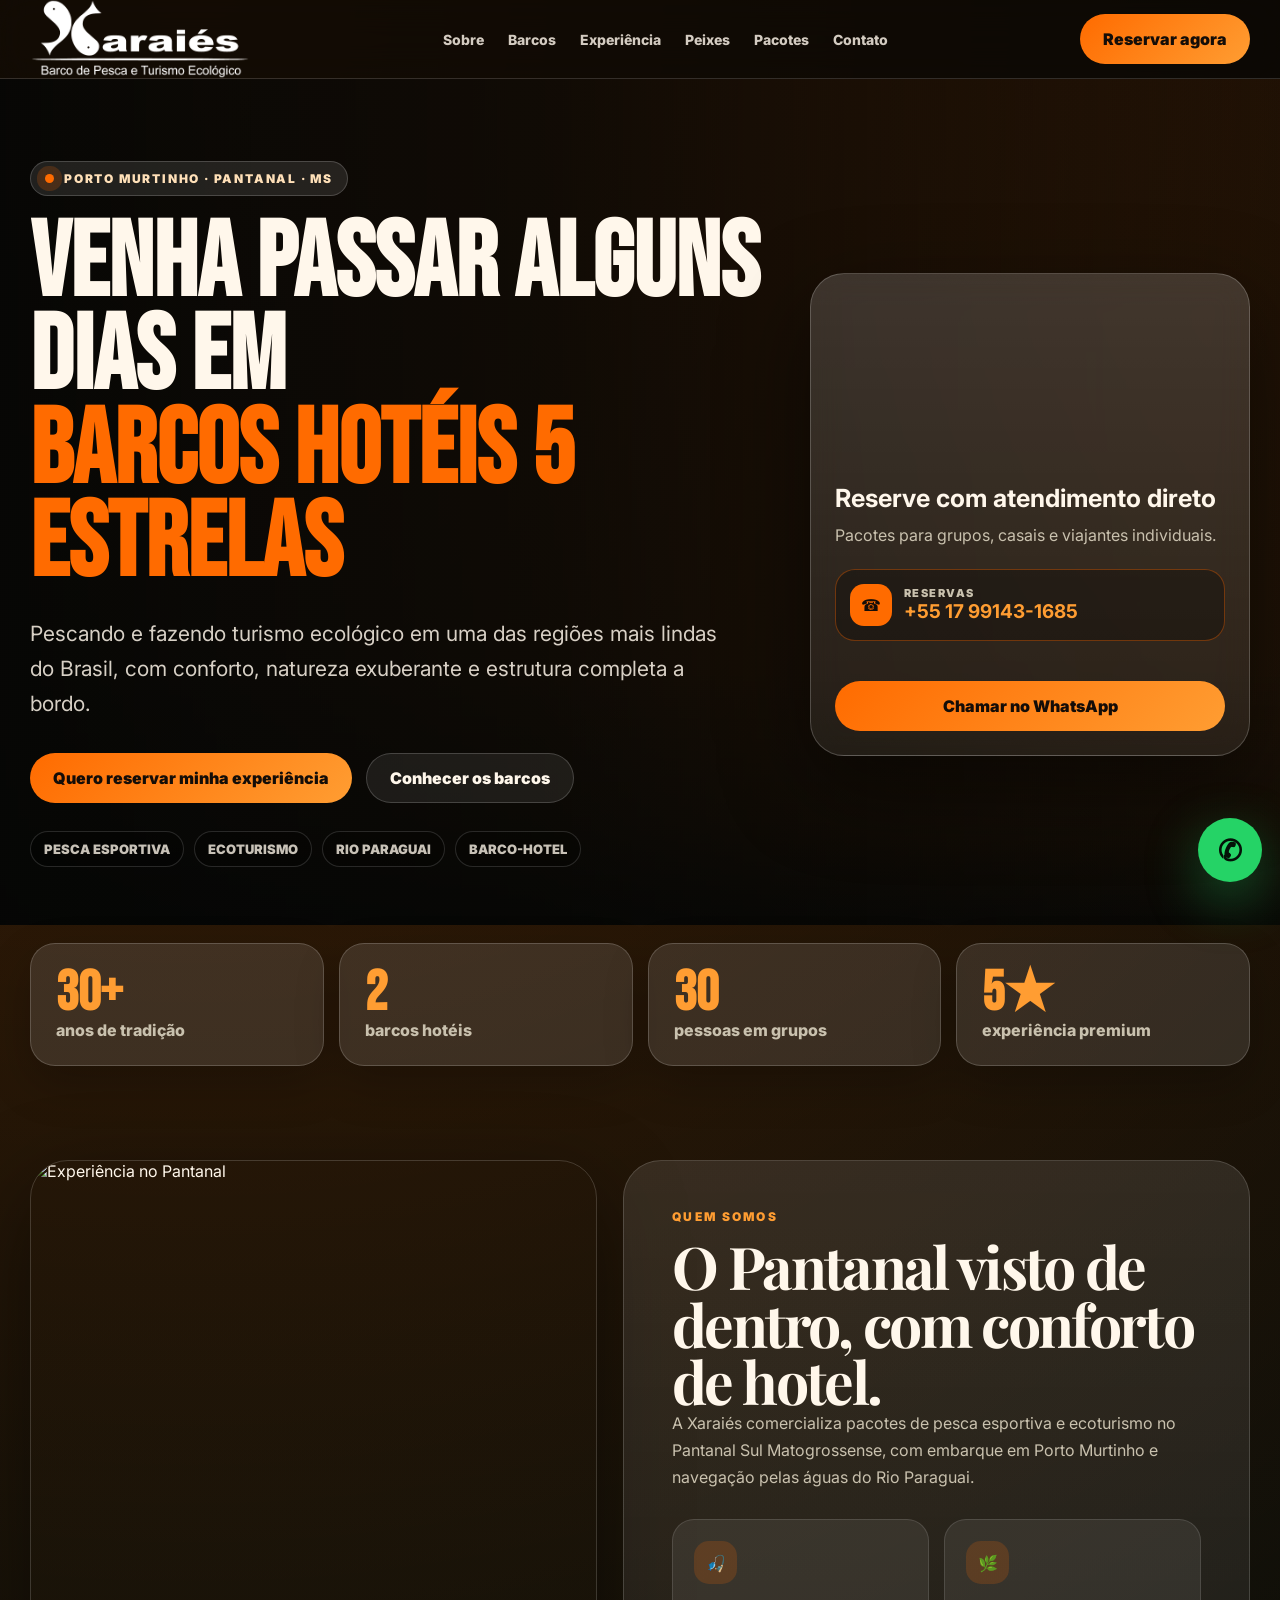
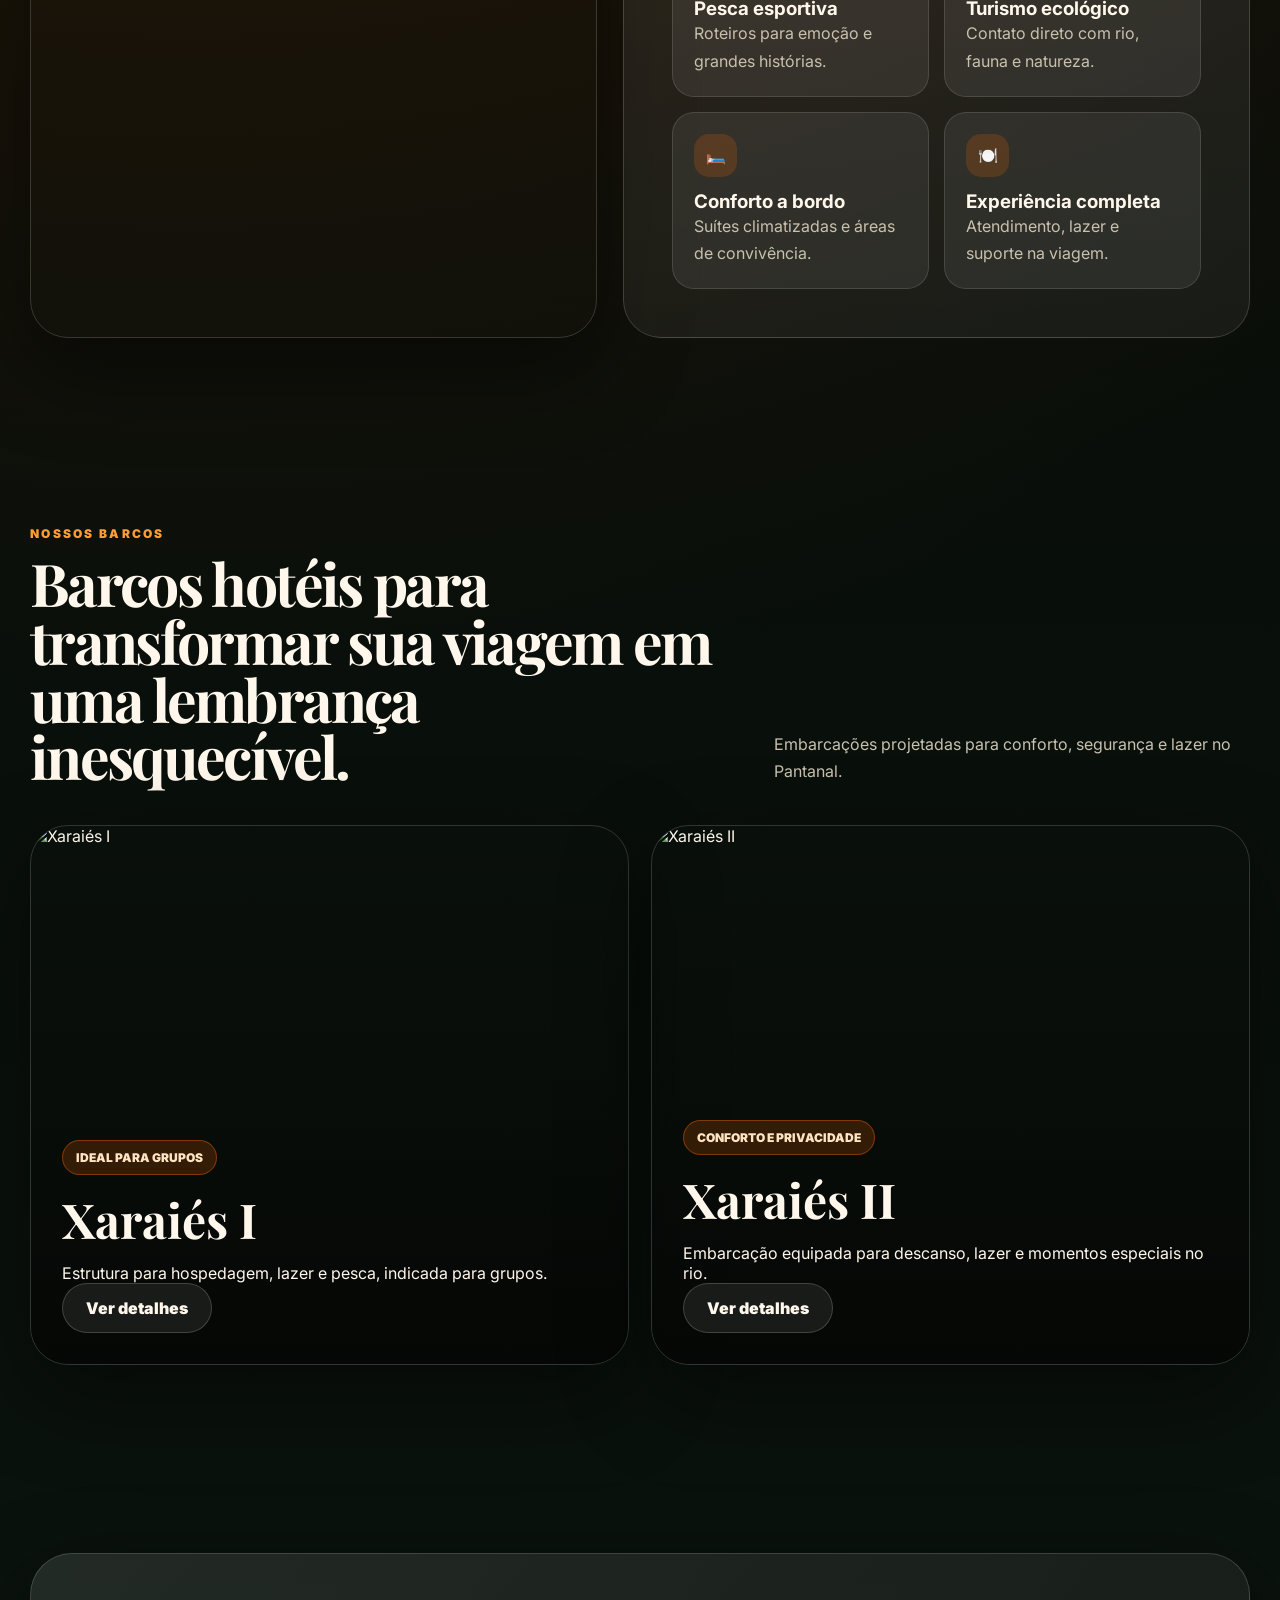
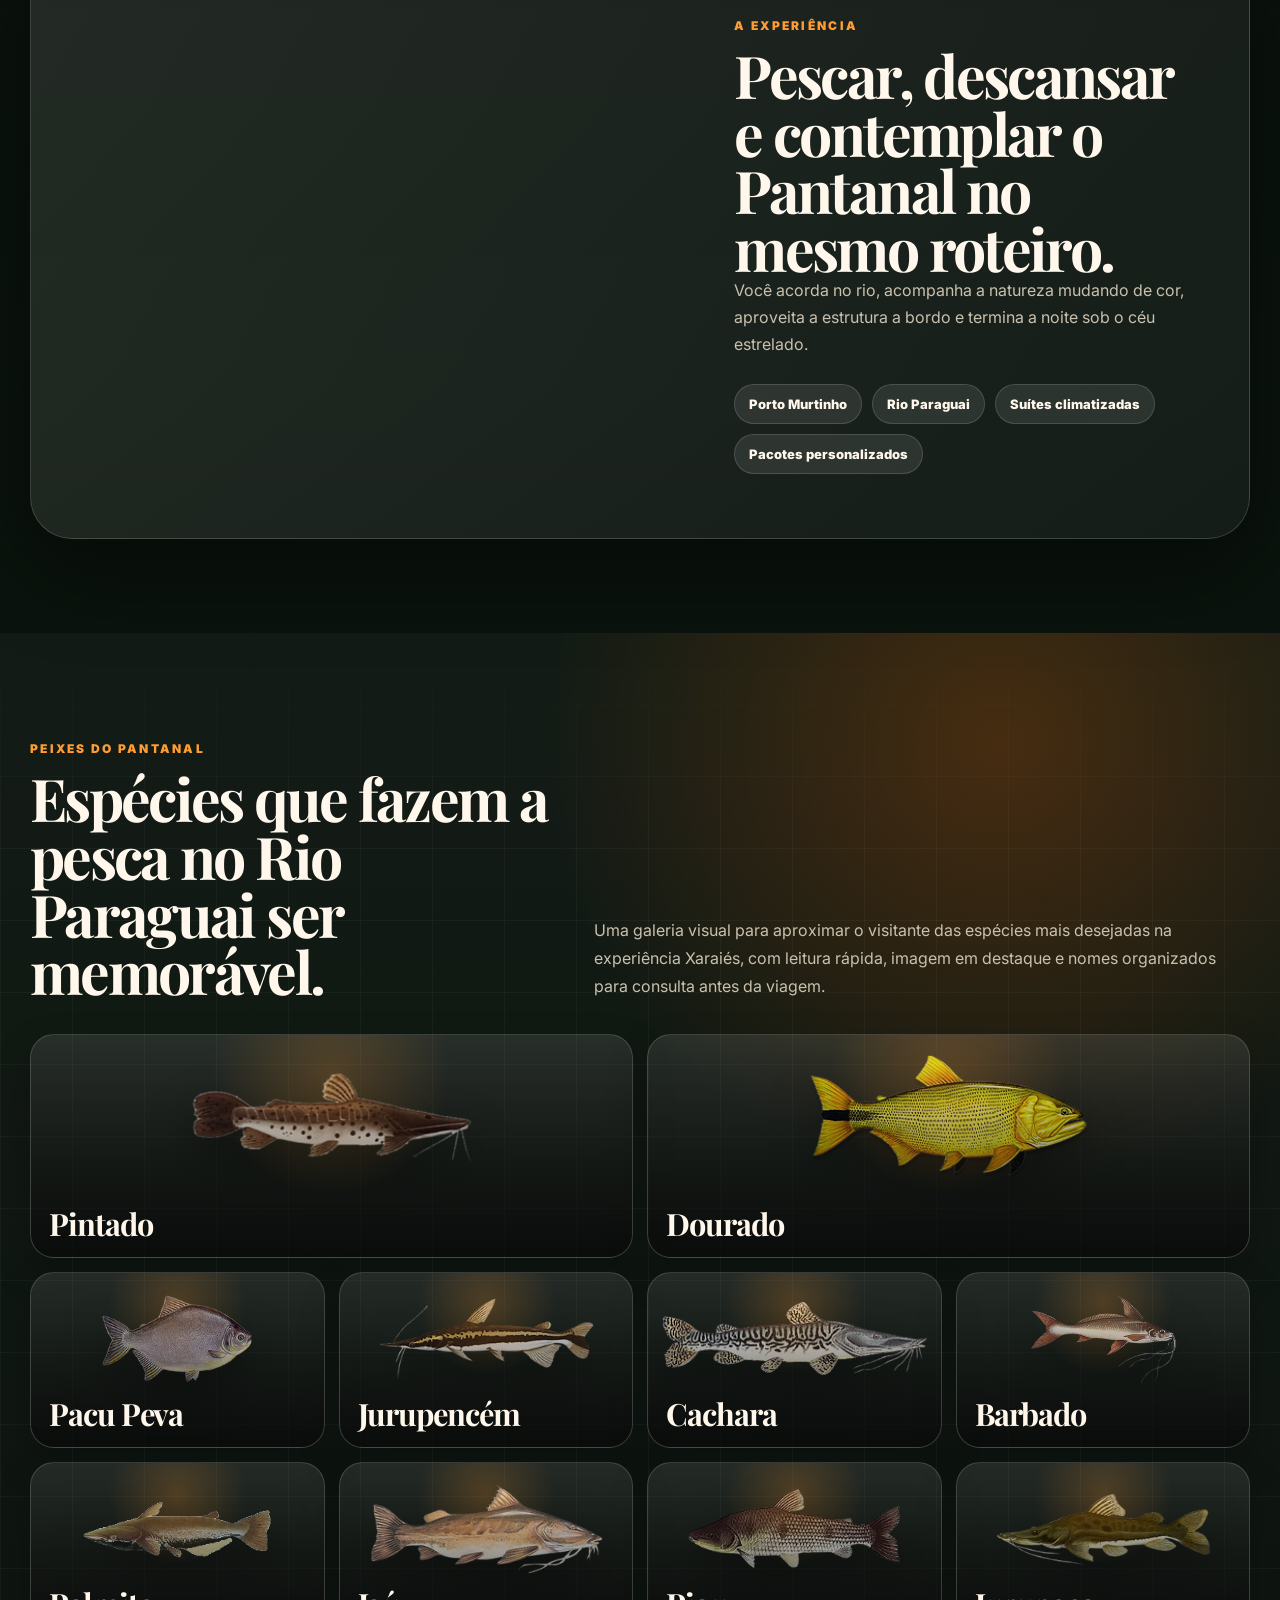
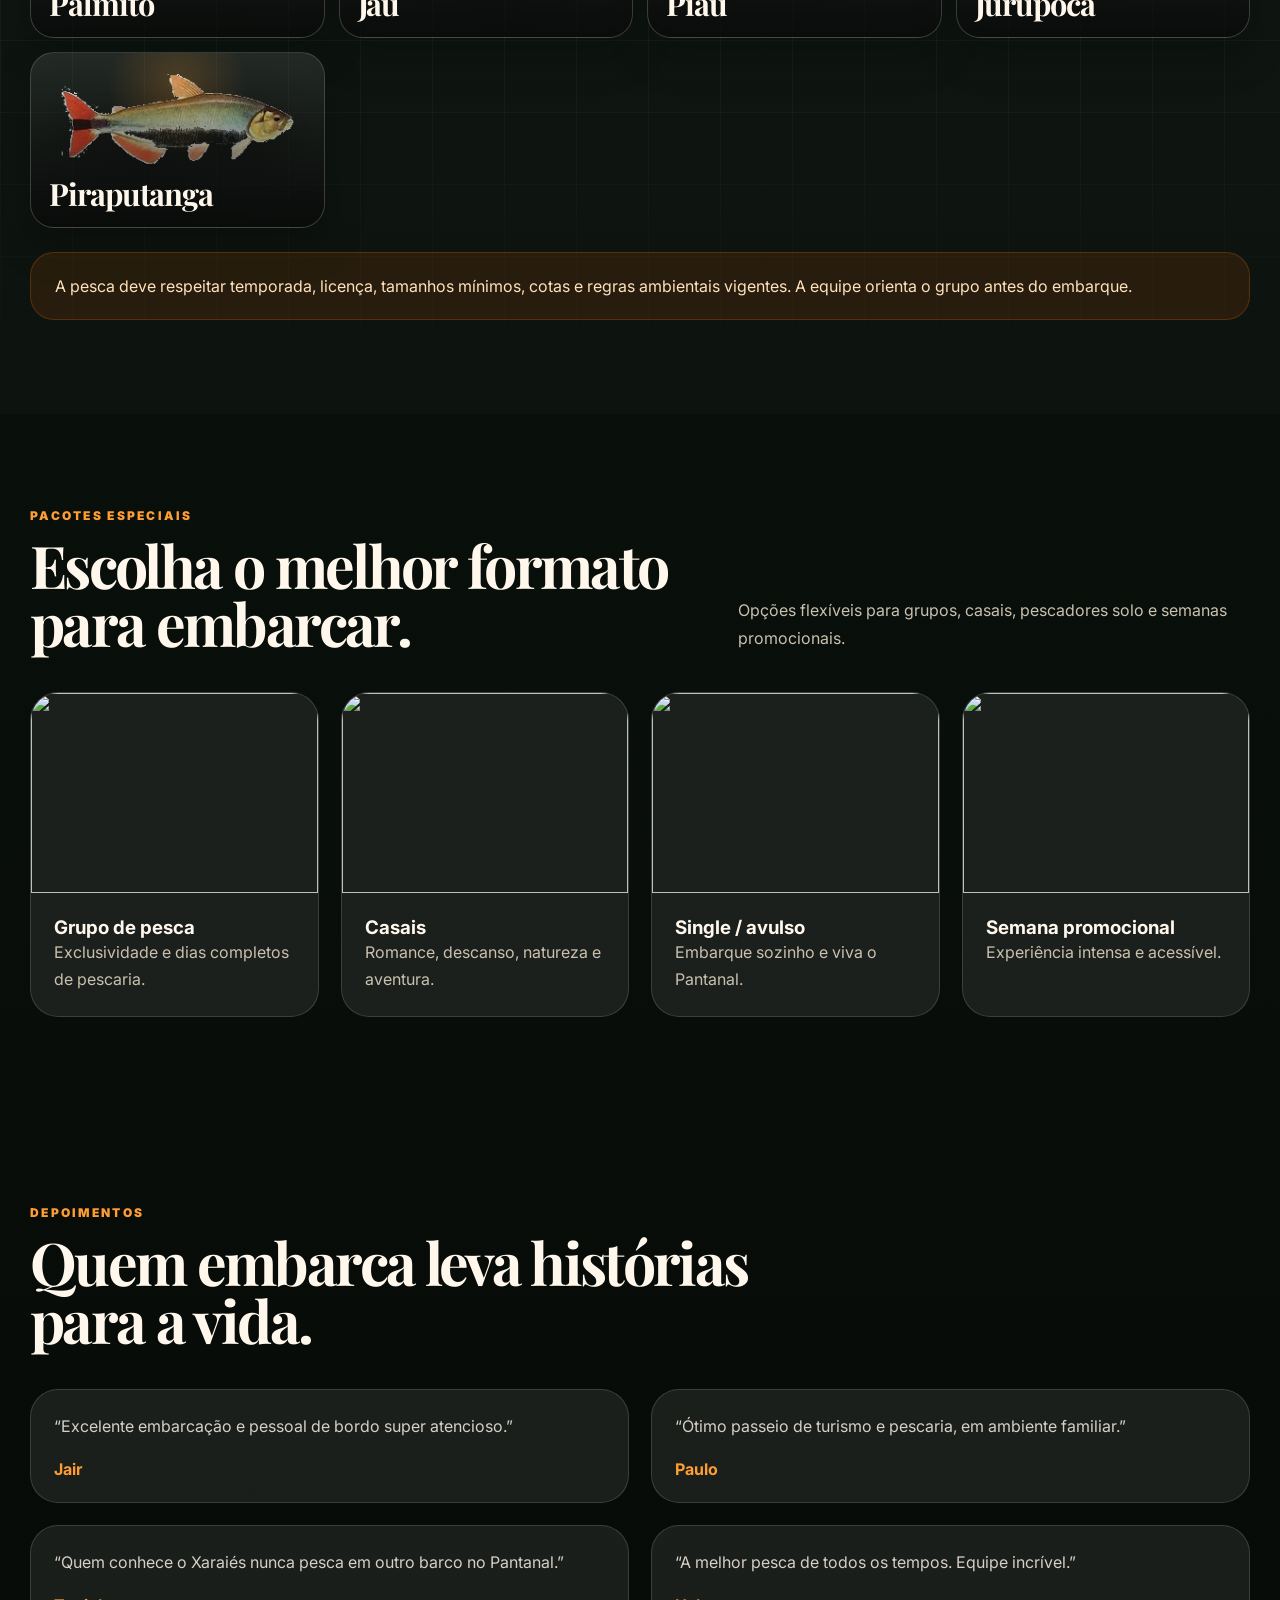
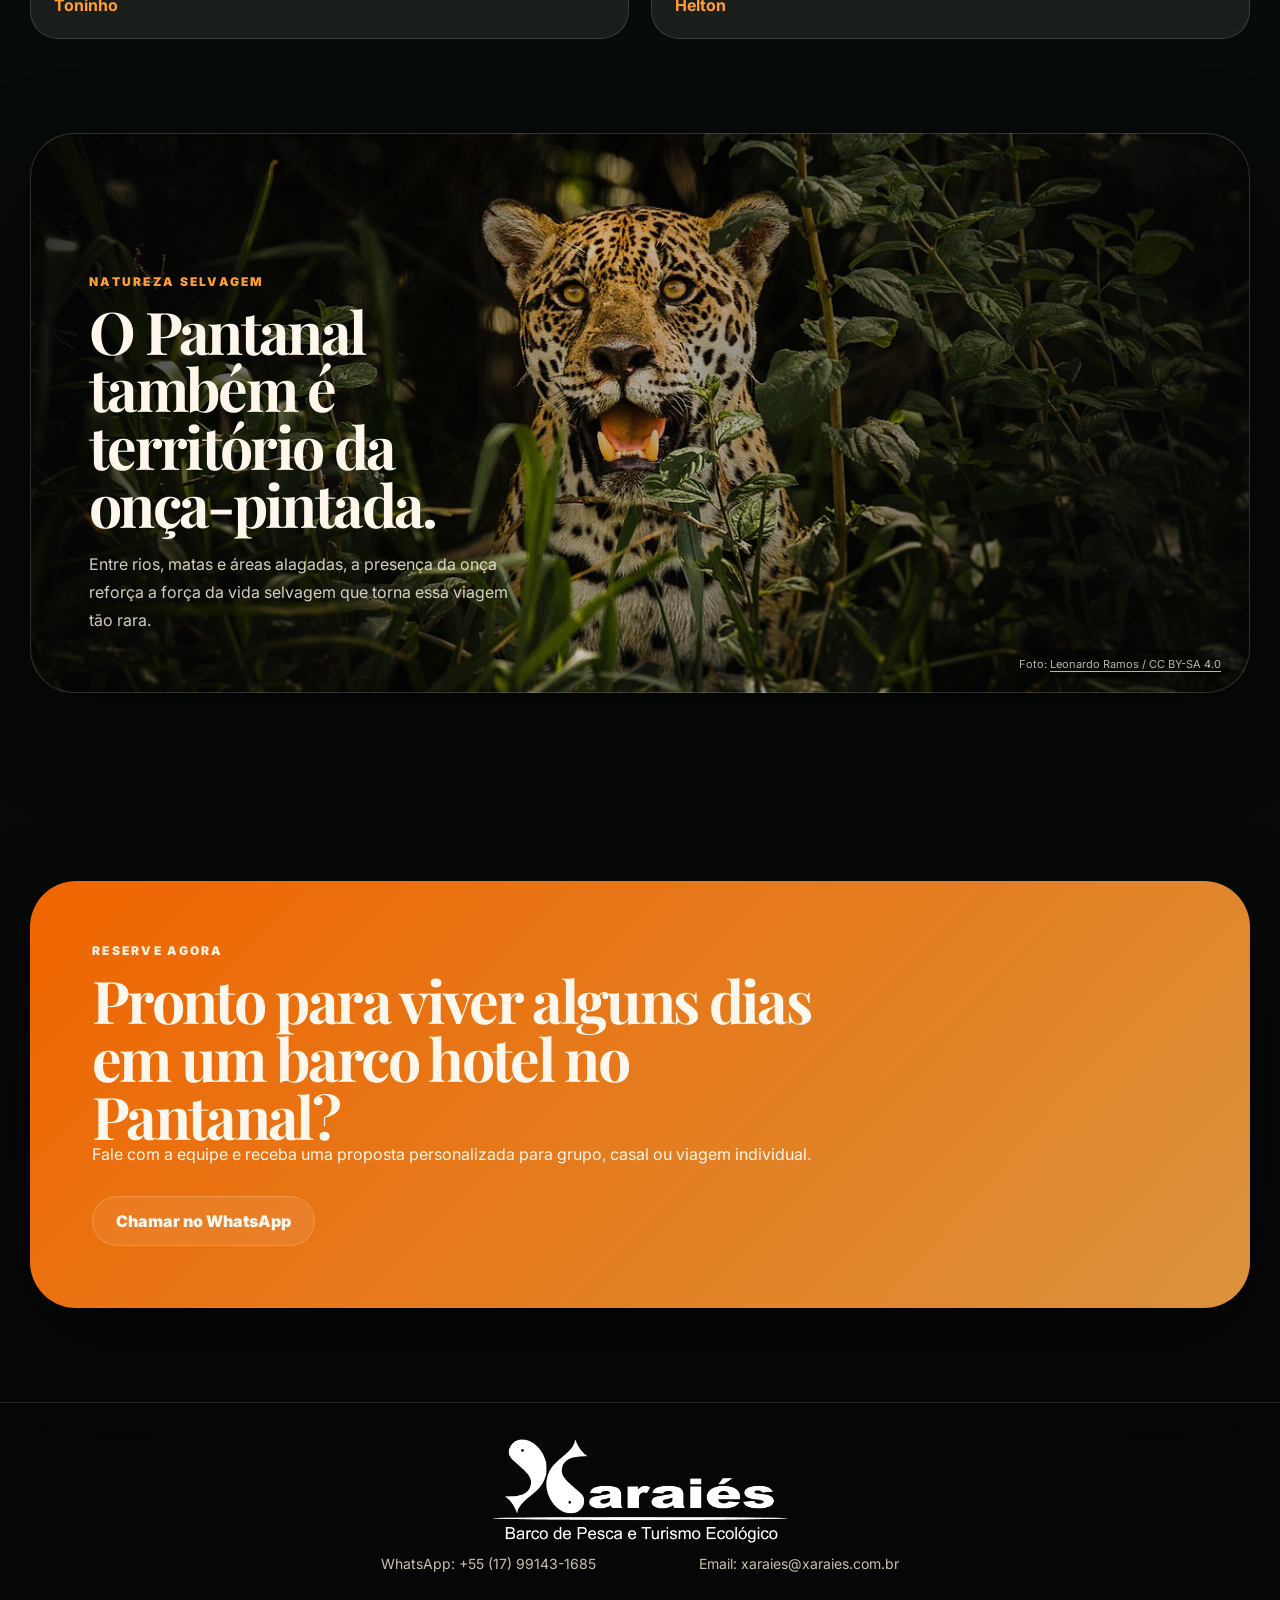
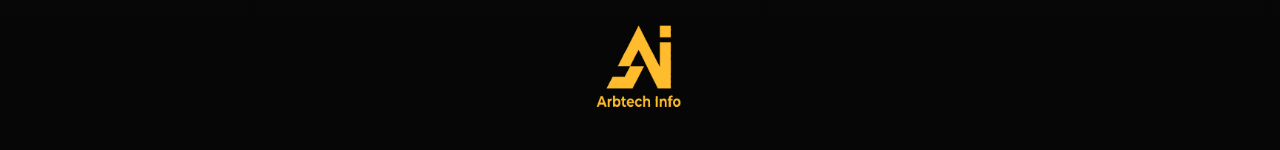
==== commit 24d6617c: "Adiciona peixes do Pantanal e faixa da onca" ====
--- a/index.html
+++ b/index.html
@@ -9,21 +9,21 @@
   <link rel="preconnect" href="https://fonts.gstatic.com" crossorigin>
   <link href="https://fonts.googleapis.com/css2?family=Bebas+Neue&family=Inter:wght@400;600;700;800;900&family=Playfair+Display:wght@800;900&display=swap" rel="stylesheet">
   <style>
-    :root{--bg:#050605;--white:#fff7eb;--muted:#c9c1ae;--orange:#ff6b00;--orange2:#ff9d32;--line:rgba(255,255,255,.15);--max:1220px;--shadow:0 30px 90px rgba(0,0,0,.48)}*{box-sizing:border-box;margin:0;padding:0}html{scroll-behavior:smooth}body{font-family:Inter,system-ui,sans-serif;background:radial-gradient(circle at 15% 0%,rgba(255,107,0,.24),transparent 28%),linear-gradient(180deg,#050605,#0b140e 44%,#050605);color:var(--white);overflow-x:hidden}a{color:inherit;text-decoration:none}img{max-width:100%;display:block}.wrap{width:min(var(--max),calc(100% - 34px));margin:auto}.topbar{position:sticky;top:0;z-index:50;background:rgba(5,6,5,.75);backdrop-filter:blur(18px);border-bottom:1px solid var(--line)}.nav{height:78px;display:flex;align-items:center;justify-content:space-between;gap:24px}.brand{display:inline-flex;align-items:center;gap:12px}.brand-logo{display:block;width:220px;height:auto}.footer-logo{width:min(300px,50vw);margin:0 auto 8px}.menu{display:flex;gap:24px;font-size:14px;font-weight:800;color:rgba(255,247,235,.82)}.btn{display:inline-flex;align-items:center;justify-content:center;min-height:50px;padding:0 23px;border-radius:999px;border:1px solid rgba(255,255,255,.18);background:rgba(255,255,255,.08);font-weight:900}.btn.primary{background:linear-gradient(135deg,var(--orange),var(--orange2));color:#140d08;border:0}.hero{position:relative;min-height:760px;display:grid;align-items:center;padding:82px 0 58px;isolation:isolate}.hero:before{content:"";position:absolute;inset:0;z-index:-2;background:linear-gradient(90deg,rgba(5,6,5,.96),rgba(5,6,5,.78) 42%,rgba(5,6,5,.15)),linear-gradient(0deg,rgba(5,6,5,.82) 0%,rgba(5,6,5,.34) 12%,transparent 30%),url('https://www.xaraies.com.br/wp-content/uploads/2025/08/5b8e7bda018da_51IMG_4035.jpeg') center right/cover no-repeat}.grid{display:grid;grid-template-columns:1.04fr .62fr;gap:42px;align-items:center}.eyebrow{display:inline-flex;gap:10px;align-items:center;margin-bottom:22px;padding:9px 14px;border-radius:999px;background:rgba(255,255,255,.1);border:1px solid rgba(255,255,255,.18);font-size:12px;font-weight:900;color:#ffe0b8;letter-spacing:.15em;text-transform:uppercase}.dot{width:9px;height:9px;border-radius:50%;background:var(--orange);box-shadow:0 0 0 8px rgba(255,107,0,.18)}h1{max-width:880px;font-family:Bebas Neue,Impact,sans-serif;font-size:clamp(58px,8.2vw,118px);line-height:.89;text-transform:uppercase}h1 span{display:block;color:var(--orange)}.lead{max-width:700px;margin-top:24px;color:rgba(255,247,235,.84);font-size:clamp(17px,2vw,21px);line-height:1.68}.actions{display:flex;flex-wrap:wrap;gap:14px;margin-top:32px}.chips{display:flex;flex-wrap:wrap;gap:10px;margin-top:28px}.chips span{padding:9px 13px;border-radius:999px;border:1px solid rgba(255,255,255,.14);background:rgba(0,0,0,.22);font-size:13px;font-weight:900;text-transform:uppercase;color:rgba(255,247,235,.78)}.card{border-radius:34px;background:linear-gradient(180deg,rgba(255,255,255,.16),rgba(255,255,255,.07));border:1px solid rgba(255,255,255,.2);box-shadow:var(--shadow);backdrop-filter:blur(16px);overflow:hidden}.card-img{min-height:185px;background:url('https://www.xaraies.com.br/wp-content/uploads/2025/08/5b8e81cef1c99_52DSC06501.jpeg') center/cover}.card-body{padding:24px}.card h3{font-size:25px;margin-bottom:9px}.card p,.muted{color:var(--muted);line-height:1.7}.phone{display:flex;gap:12px;align-items:center;margin:20px 0;padding:14px;border-radius:20px;background:rgba(0,0,0,.28);border:1px solid rgba(255,107,0,.36)}.phone i{width:42px;height:42px;border-radius:14px;background:var(--orange);color:#140d08;display:grid;place-items:center;font-style:normal;font-weight:900}.phone small{display:block;color:var(--muted);font-size:11px;font-weight:900;text-transform:uppercase;letter-spacing:.13em}.phone b{color:var(--orange2);font-size:19px}.stats{margin-top:18px;position:relative;z-index:3;display:grid;grid-template-columns:repeat(4,1fr);gap:15px}.stat{padding:25px;border-radius:25px;background:rgba(255,255,255,.11);border:1px solid rgba(255,255,255,.18);box-shadow:0 18px 45px rgba(0,0,0,.22)}.stat b{display:block;color:var(--orange2);font-family:Bebas Neue,Impact,sans-serif;font-size:56px;line-height:.9}.stat span{color:var(--muted);font-weight:800}section{padding:94px 0}.head{display:flex;align-items:end;justify-content:space-between;gap:34px;margin-bottom:40px}.kicker{color:var(--orange2);font-size:12px;font-weight:900;letter-spacing:.19em;text-transform:uppercase;margin-bottom:13px}h2{max-width:790px;font-family:Playfair Display,serif;font-size:clamp(36px,4.6vw,66px);line-height:.98;letter-spacing:-.045em}.split{display:grid;grid-template-columns:.95fr 1.05fr;gap:26px}.photo{min-height:560px;border-radius:38px;overflow:hidden;border:1px solid rgba(255,255,255,.16);box-shadow:var(--shadow)}.photo img{width:100%;height:100%;object-fit:cover}.box{padding:clamp(28px,4vw,48px);border-radius:38px;background:linear-gradient(180deg,rgba(255,255,255,.1),rgba(255,255,255,.055));border:1px solid rgba(255,255,255,.16)}.features{display:grid;grid-template-columns:repeat(2,1fr);gap:15px;margin-top:28px}.feature{padding:21px;border-radius:22px;background:rgba(255,255,255,.075);border:1px solid rgba(255,255,255,.12)}.feature i{width:43px;height:43px;border-radius:15px;background:rgba(255,107,0,.18);display:grid;place-items:center;font-style:normal;margin-bottom:13px}.boats,.packages,.quotes{display:grid;grid-template-columns:repeat(2,1fr);gap:22px}.boat{position:relative;min-height:540px;display:flex;align-items:flex-end;overflow:hidden;border-radius:38px;border:1px solid rgba(255,255,255,.16);box-shadow:var(--shadow)}.boat img{position:absolute;inset:0;width:100%;height:100%;object-fit:cover}.boat:after{content:"";position:absolute;inset:0;background:linear-gradient(0deg,rgba(5,6,5,.95),rgba(5,6,5,.34),transparent)}.boat div{position:relative;z-index:2;padding:31px}.badge{display:inline-flex;padding:9px 13px;border-radius:999px;background:rgba(255,107,0,.18);border:1px solid rgba(255,107,0,.38);color:#ffe4c2;font-size:12px;font-weight:900;text-transform:uppercase}.boat h3{font-family:Playfair Display,serif;font-size:48px;margin:12px 0}.experience{border-radius:42px;overflow:hidden;background:linear-gradient(135deg,rgba(255,255,255,.1),rgba(255,255,255,.04));border:1px solid rgba(255,255,255,.16);box-shadow:var(--shadow);display:grid;grid-template-columns:1.05fr .95fr}.experience .image{min-height:560px;background:url('https://www.xaraies.com.br/wp-content/uploads/2025/08/5bf18311abde4_xaraies-ii5bf182f2d2623_xaraies-ii1200X800-_0008_25-1.png') center/cover}.experience .copy{padding:clamp(32px,5vw,66px);display:grid;align-content:center}.pills{display:flex;flex-wrap:wrap;gap:10px;margin-top:26px}.pills span{padding:11px 14px;border-radius:999px;background:rgba(255,255,255,.095);border:1px solid rgba(255,255,255,.14);font-size:13px;font-weight:850}.packages{grid-template-columns:repeat(4,1fr)}.pkg,.quote{border-radius:28px;overflow:hidden;background:rgba(255,255,255,.08);border:1px solid rgba(255,255,255,.14)}.pkg img{height:200px;width:100%;object-fit:cover}.pkg div,.quote{padding:23px}.quote p{color:rgba(255,247,235,.82);line-height:1.65}.quote b{display:block;margin-top:20px;color:var(--orange2)}.cta{border-radius:46px;padding:clamp(34px,5vw,62px);background:linear-gradient(135deg,rgba(255,107,0,.94),rgba(255,170,70,.86)),url('https://www.xaraies.com.br/wp-content/uploads/2025/08/5c4b3847e4b21_134-1.png') center/cover;background-blend-mode:multiply;box-shadow:var(--shadow)}footer{padding:34px 0 38px;border-top:1px solid rgba(255,255,255,.12);color:var(--muted)}.foot{display:grid;grid-template-columns:1fr;justify-items:center;gap:0;text-align:center}.footer-brand{display:grid;justify-items:center;text-align:center}.footer-brand p{line-height:1.55;font-size:14px}.contact-line{display:flex;justify-content:center;gap:clamp(28px,8vw,120px);flex-wrap:wrap}.arbtech-mark{justify-self:center;text-align:center;margin-top:50px}.arbtech-logo{width:min(88px,14vw);margin:0 auto}.wa{position:fixed;right:18px;bottom:18px;z-index:120;width:64px;height:64px;border-radius:999px;display:grid;place-items:center;background:#25D366;color:#041108;font-size:29px;font-weight:950;box-shadow:0 18px 54px rgba(37,211,102,.38)}@media(max-width:980px){.menu{display:none}.grid,.split,.experience{grid-template-columns:1fr}.foot{grid-template-columns:1fr;align-items:center;gap:0}.arbtech-mark{justify-self:center;text-align:center}.arbtech-logo{margin:0 auto;width:min(82px,26vw)}.stats,.packages,.quotes{grid-template-columns:repeat(2,1fr)}}@media(max-width:640px){.brand-logo{width:176px}.footer-logo{width:min(260px,82vw)}.contact-line{gap:6px;display:grid}.topbar .btn{display:none}.hero{min-height:auto;padding:48px 0 34px}.stats{margin-top:14px}.stats,.features,.boats,.packages,.quotes{grid-template-columns:1fr}.head{display:block}.photo{min-height:390px}section{padding:68px 0}}
+    :root{--bg:#050605;--white:#fff7eb;--muted:#c9c1ae;--orange:#ff6b00;--orange2:#ff9d32;--line:rgba(255,255,255,.15);--max:1220px;--shadow:0 30px 90px rgba(0,0,0,.48)}*{box-sizing:border-box;margin:0;padding:0}html{scroll-behavior:smooth}body{font-family:Inter,system-ui,sans-serif;background:radial-gradient(circle at 15% 0%,rgba(255,107,0,.24),transparent 28%),linear-gradient(180deg,#050605,#0b140e 44%,#050605);color:var(--white);overflow-x:hidden}a{color:inherit;text-decoration:none}img{max-width:100%;display:block}.wrap{width:min(var(--max),calc(100% - 34px));margin:auto}.topbar{position:sticky;top:0;z-index:50;background:rgba(5,6,5,.75);backdrop-filter:blur(18px);border-bottom:1px solid var(--line)}.nav{height:78px;display:flex;align-items:center;justify-content:space-between;gap:24px}.brand{display:inline-flex;align-items:center;gap:12px}.brand-logo{display:block;width:220px;height:auto}.footer-logo{width:min(300px,50vw);margin:0 auto 8px}.menu{display:flex;gap:24px;font-size:14px;font-weight:800;color:rgba(255,247,235,.82)}.btn{display:inline-flex;align-items:center;justify-content:center;min-height:50px;padding:0 23px;border-radius:999px;border:1px solid rgba(255,255,255,.18);background:rgba(255,255,255,.08);font-weight:900}.btn.primary{background:linear-gradient(135deg,var(--orange),var(--orange2));color:#140d08;border:0}.hero{position:relative;min-height:760px;display:grid;align-items:center;padding:82px 0 58px;isolation:isolate}.hero:before{content:"";position:absolute;inset:0;z-index:-2;background:linear-gradient(90deg,rgba(5,6,5,.96),rgba(5,6,5,.78) 42%,rgba(5,6,5,.15)),linear-gradient(0deg,rgba(5,6,5,.82) 0%,rgba(5,6,5,.34) 12%,transparent 30%),url('https://www.xaraies.com.br/wp-content/uploads/2025/08/5b8e7bda018da_51IMG_4035.jpeg') center right/cover no-repeat}.grid{display:grid;grid-template-columns:1.04fr .62fr;gap:42px;align-items:center}.eyebrow{display:inline-flex;gap:10px;align-items:center;margin-bottom:22px;padding:9px 14px;border-radius:999px;background:rgba(255,255,255,.1);border:1px solid rgba(255,255,255,.18);font-size:12px;font-weight:900;color:#ffe0b8;letter-spacing:.15em;text-transform:uppercase}.dot{width:9px;height:9px;border-radius:50%;background:var(--orange);box-shadow:0 0 0 8px rgba(255,107,0,.18)}h1{max-width:880px;font-family:Bebas Neue,Impact,sans-serif;font-size:clamp(58px,8.2vw,118px);line-height:.89;text-transform:uppercase}h1 span{display:block;color:var(--orange)}.lead{max-width:700px;margin-top:24px;color:rgba(255,247,235,.84);font-size:clamp(17px,2vw,21px);line-height:1.68}.actions{display:flex;flex-wrap:wrap;gap:14px;margin-top:32px}.chips{display:flex;flex-wrap:wrap;gap:10px;margin-top:28px}.chips span{padding:9px 13px;border-radius:999px;border:1px solid rgba(255,255,255,.14);background:rgba(0,0,0,.22);font-size:13px;font-weight:900;text-transform:uppercase;color:rgba(255,247,235,.78)}.card{border-radius:34px;background:linear-gradient(180deg,rgba(255,255,255,.16),rgba(255,255,255,.07));border:1px solid rgba(255,255,255,.2);box-shadow:var(--shadow);backdrop-filter:blur(16px);overflow:hidden}.card-img{min-height:185px;background:url('https://www.xaraies.com.br/wp-content/uploads/2025/08/5b8e81cef1c99_52DSC06501.jpeg') center/cover}.card-body{padding:24px}.card h3{font-size:25px;margin-bottom:9px}.card p,.muted{color:var(--muted);line-height:1.7}.phone{display:flex;gap:12px;align-items:center;margin:20px 0;padding:14px;border-radius:20px;background:rgba(0,0,0,.28);border:1px solid rgba(255,107,0,.36)}.phone i{width:42px;height:42px;border-radius:14px;background:var(--orange);color:#140d08;display:grid;place-items:center;font-style:normal;font-weight:900}.phone small{display:block;color:var(--muted);font-size:11px;font-weight:900;text-transform:uppercase;letter-spacing:.13em}.phone b{color:var(--orange2);font-size:19px}.stats{margin-top:18px;position:relative;z-index:3;display:grid;grid-template-columns:repeat(4,1fr);gap:15px}.stat{padding:25px;border-radius:25px;background:rgba(255,255,255,.11);border:1px solid rgba(255,255,255,.18);box-shadow:0 18px 45px rgba(0,0,0,.22)}.stat b{display:block;color:var(--orange2);font-family:Bebas Neue,Impact,sans-serif;font-size:56px;line-height:.9}.stat span{color:var(--muted);font-weight:800}section{padding:94px 0}.head{display:flex;align-items:end;justify-content:space-between;gap:34px;margin-bottom:40px}.kicker{color:var(--orange2);font-size:12px;font-weight:900;letter-spacing:.19em;text-transform:uppercase;margin-bottom:13px}h2{max-width:790px;font-family:Playfair Display,serif;font-size:clamp(36px,4.6vw,66px);line-height:.98;letter-spacing:-.045em}.split{display:grid;grid-template-columns:.95fr 1.05fr;gap:26px}.photo{min-height:560px;border-radius:38px;overflow:hidden;border:1px solid rgba(255,255,255,.16);box-shadow:var(--shadow)}.photo img{width:100%;height:100%;object-fit:cover}.box{padding:clamp(28px,4vw,48px);border-radius:38px;background:linear-gradient(180deg,rgba(255,255,255,.1),rgba(255,255,255,.055));border:1px solid rgba(255,255,255,.16)}.features{display:grid;grid-template-columns:repeat(2,1fr);gap:15px;margin-top:28px}.feature{padding:21px;border-radius:22px;background:rgba(255,255,255,.075);border:1px solid rgba(255,255,255,.12)}.feature i{width:43px;height:43px;border-radius:15px;background:rgba(255,107,0,.18);display:grid;place-items:center;font-style:normal;margin-bottom:13px}.boats,.packages,.quotes{display:grid;grid-template-columns:repeat(2,1fr);gap:22px}.boat{position:relative;min-height:540px;display:flex;align-items:flex-end;overflow:hidden;border-radius:38px;border:1px solid rgba(255,255,255,.16);box-shadow:var(--shadow)}.boat img{position:absolute;inset:0;width:100%;height:100%;object-fit:cover}.boat:after{content:"";position:absolute;inset:0;background:linear-gradient(0deg,rgba(5,6,5,.95),rgba(5,6,5,.34),transparent)}.boat div{position:relative;z-index:2;padding:31px}.badge{display:inline-flex;padding:9px 13px;border-radius:999px;background:rgba(255,107,0,.18);border:1px solid rgba(255,107,0,.38);color:#ffe4c2;font-size:12px;font-weight:900;text-transform:uppercase}.boat h3{font-family:Playfair Display,serif;font-size:48px;margin:12px 0}.experience{border-radius:42px;overflow:hidden;background:linear-gradient(135deg,rgba(255,255,255,.1),rgba(255,255,255,.04));border:1px solid rgba(255,255,255,.16);box-shadow:var(--shadow);display:grid;grid-template-columns:1.05fr .95fr}.experience .image{min-height:560px;background:url('https://www.xaraies.com.br/wp-content/uploads/2025/08/5bf18311abde4_xaraies-ii5bf182f2d2623_xaraies-ii1200X800-_0008_25-1.png') center/cover}.experience .copy{padding:clamp(32px,5vw,66px);display:grid;align-content:center}.pills{display:flex;flex-wrap:wrap;gap:10px;margin-top:26px}.pills span{padding:11px 14px;border-radius:999px;background:rgba(255,255,255,.095);border:1px solid rgba(255,255,255,.14);font-size:13px;font-weight:850}.packages{grid-template-columns:repeat(4,1fr)}.pkg,.quote{border-radius:28px;overflow:hidden;background:rgba(255,255,255,.08);border:1px solid rgba(255,255,255,.14)}.pkg img{height:200px;width:100%;object-fit:cover}.pkg div,.quote{padding:23px}.quote p{color:rgba(255,247,235,.82);line-height:1.65}.quote b{display:block;margin-top:20px;color:var(--orange2)}.cta{border-radius:46px;padding:clamp(34px,5vw,62px);background:linear-gradient(135deg,rgba(255,107,0,.94),rgba(255,170,70,.86)),url('https://www.xaraies.com.br/wp-content/uploads/2025/08/5c4b3847e4b21_134-1.png') center/cover;background-blend-mode:multiply;box-shadow:var(--shadow)}footer{padding:34px 0 38px;border-top:1px solid rgba(255,255,255,.12);color:var(--muted)}.foot{display:grid;grid-template-columns:1fr;justify-items:center;gap:0;text-align:center}.footer-brand{display:grid;justify-items:center;text-align:center}.footer-brand p{line-height:1.55;font-size:14px}.contact-line{display:flex;justify-content:center;gap:clamp(28px,8vw,120px);flex-wrap:wrap}.arbtech-mark{justify-self:center;text-align:center;margin-top:50px}.arbtech-logo{width:min(88px,14vw);margin:0 auto}.wa{position:fixed;right:18px;bottom:18px;z-index:120;width:64px;height:64px;border-radius:999px;display:grid;place-items:center;background:#25D366;color:#041108;font-size:29px;font-weight:950;box-shadow:0 18px 54px rgba(37,211,102,.38)}.fish-showcase{position:relative;padding-top:108px;background:radial-gradient(circle at 78% 8%,rgba(255,107,0,.22),transparent 28%),linear-gradient(180deg,rgba(255,255,255,.035),rgba(255,255,255,.015))}.fish-showcase:before{content:"";position:absolute;inset:0;background:linear-gradient(90deg,rgba(255,255,255,.04) 1px,transparent 1px),linear-gradient(0deg,rgba(255,255,255,.035) 1px,transparent 1px);background-size:72px 72px;mask-image:linear-gradient(180deg,transparent,black 16%,black 74%,transparent);pointer-events:none}.fish-intro{display:grid;grid-template-columns:.9fr 1.1fr;gap:28px;align-items:end;margin-bottom:34px;position:relative;z-index:1}.fish-intro p{max-width:710px;color:var(--muted);line-height:1.75}.fish-grid{position:relative;z-index:1;display:grid;grid-template-columns:repeat(4,1fr);gap:14px}.fish-card{position:relative;min-height:176px;display:grid;align-content:end;overflow:hidden;border-radius:24px;background:linear-gradient(180deg,rgba(255,255,255,.1),rgba(255,255,255,.045));border:1px solid rgba(255,255,255,.14);box-shadow:0 18px 42px rgba(0,0,0,.24)}.fish-card.featured{grid-column:span 2;min-height:224px}.fish-card:before{content:"";position:absolute;inset:0;background:radial-gradient(circle at 50% 18%,rgba(255,157,50,.22),transparent 34%),linear-gradient(180deg,rgba(5,6,5,.02),rgba(5,6,5,.76));z-index:1}.fish-card img{position:absolute;inset:22px 16px auto;width:calc(100% - 32px);height:88px;object-fit:contain;filter:drop-shadow(0 18px 22px rgba(0,0,0,.4));transform:scale(1.02);transition:transform .35s ease}.fish-card.featured img{height:118px;inset-top:28px}.fish-card:hover img{transform:scale(1.08) translateY(-4px)}.fish-card div{position:relative;z-index:2;padding:18px}.fish-card h3{font-family:Playfair Display,serif;font-size:clamp(23px,2.4vw,34px);line-height:.98;letter-spacing:-.035em}.fish-note{position:relative;z-index:1;margin-top:24px;padding:20px 24px;border-radius:24px;background:rgba(255,107,0,.11);border:1px solid rgba(255,107,0,.24);color:#ffe1bd;line-height:1.65}.jaguar-band{padding-top:0}.jaguar-photo{position:relative;min-height:560px;display:grid;align-items:end;overflow:hidden;border-radius:44px;background:linear-gradient(90deg,rgba(5,6,5,.82),rgba(5,6,5,.2) 46%,rgba(5,6,5,.78)),url('assets/pantanal-onca.jpg') center/cover no-repeat;border:1px solid rgba(255,255,255,.16);box-shadow:var(--shadow)}.jaguar-copy{max-width:560px;padding:clamp(28px,5vw,58px)}.jaguar-copy h2{max-width:540px}.jaguar-copy p{margin-top:18px;color:rgba(255,247,235,.82);line-height:1.75}.photo-credit{position:absolute;right:18px;bottom:14px;padding:7px 10px;border-radius:999px;background:rgba(0,0,0,.45);color:rgba(255,247,235,.72);font-size:11px}.photo-credit a{text-decoration:underline;text-underline-offset:3px}@media(max-width:980px){.menu{display:none}.grid,.split,.experience{grid-template-columns:1fr}.foot{grid-template-columns:1fr;align-items:center;gap:0}.arbtech-mark{justify-self:center;text-align:center}.arbtech-logo{margin:0 auto;width:min(82px,26vw)}.stats,.packages,.quotes,.fish-grid{grid-template-columns:repeat(2,1fr)}.fish-intro{grid-template-columns:1fr}.fish-card.featured{grid-column:span 1}.jaguar-photo{min-height:440px}}@media(max-width:640px){.brand-logo{width:176px}.footer-logo{width:min(260px,82vw)}.contact-line{gap:6px;display:grid}.topbar .btn{display:none}.hero{min-height:auto;padding:48px 0 34px}.stats{margin-top:14px}.stats,.features,.boats,.packages,.quotes,.fish-grid{grid-template-columns:1fr}.fish-showcase{padding-top:72px}.fish-card,.fish-card.featured{min-height:178px}.fish-card img,.fish-card.featured img{height:88px}.jaguar-photo{min-height:390px;border-radius:30px}.jaguar-copy{padding:28px}.photo-credit{position:static;display:inline-flex;margin:0 0 18px 28px}.head{display:block}.photo{min-height:390px}section{padding:68px 0}}
   </style>
 </head>
 <body>
 <a class="wa" href="https://wa.me/5517991431685" aria-label="WhatsApp">✆</a>
-<header class="topbar"><nav class="nav wrap"><a class="brand" href="#inicio"><img class="brand-logo" src="assets/xaraies-logo-white.png" alt="Xaraiés Barco Hotel"></a><div class="menu"><a href="#sobre">Sobre</a><a href="#barcos">Barcos</a><a href="#experiencia">Experiência</a><a href="#pacotes">Pacotes</a><a href="#contato">Contato</a></div><a class="btn primary" href="https://wa.me/5517991431685?text=Olá,%20quero%20reservar%20uma%20experiência%20Xaraiés">Reservar agora</a></nav></header>
+<header class="topbar"><nav class="nav wrap"><a class="brand" href="#inicio"><img class="brand-logo" src="assets/xaraies-logo-white.png" alt="Xaraiés Barco Hotel"></a><div class="menu"><a href="#sobre">Sobre</a><a href="#barcos">Barcos</a><a href="#experiencia">Experiência</a><a href="#peixes">Peixes</a><a href="#pacotes">Pacotes</a><a href="#contato">Contato</a></div><a class="btn primary" href="https://wa.me/5517991431685?text=Olá,%20quero%20reservar%20uma%20experiência%20Xaraiés">Reservar agora</a></nav></header>
 <main id="inicio">
 <section class="hero"><div class="wrap grid"><div><div class="eyebrow"><span class="dot"></span> Porto Murtinho · Pantanal · MS</div><h1>Venha passar alguns dias em <span>barcos hotéis 5 estrelas</span></h1><p class="lead">Pescando e fazendo turismo ecológico em uma das regiões mais lindas do Brasil, com conforto, natureza exuberante e estrutura completa a bordo.</p><div class="actions"><a class="btn primary" href="https://wa.me/5517991431685?text=Olá,%20quero%20informações%20sobre%20pacotes%20do%20barco%20hotel%20no%20Pantanal">Quero reservar minha experiência</a><a class="btn" href="#barcos">Conhecer os barcos</a></div><div class="chips"><span>Pesca esportiva</span><span>Ecoturismo</span><span>Rio Paraguai</span><span>Barco-hotel</span></div></div><aside class="card"><div class="card-img"></div><div class="card-body"><h3>Reserve com atendimento direto</h3><p>Pacotes para grupos, casais e viajantes individuais.</p><div class="phone"><i>☎</i><span><small>Reservas</small><b>+55 17 99143-1685</b></span></div><a class="btn primary" style="width:100%;margin-top:20px" href="https://wa.me/5517991431685">Chamar no WhatsApp</a></div></aside></div></section>
 <div class="wrap stats"><div class="stat"><b>30+</b><span>anos de tradição</span></div><div class="stat"><b>2</b><span>barcos hotéis</span></div><div class="stat"><b>30</b><span>pessoas em grupos</span></div><div class="stat"><b>5★</b><span>experiência premium</span></div></div>
 <section id="sobre"><div class="wrap split"><figure class="photo"><img src="https://www.xaraies.com.br/wp-content/uploads/2025/08/5c48681369f02_10Sem_20T_C3_ADtulo-1.png" alt="Experiência no Pantanal"></figure><div class="box"><div class="kicker">Quem somos</div><h2>O Pantanal visto de dentro, com conforto de hotel.</h2><p class="muted">A Xaraiés comercializa pacotes de pesca esportiva e ecoturismo no Pantanal Sul Matogrossense, com embarque em Porto Murtinho e navegação pelas águas do Rio Paraguai.</p><div class="features"><div class="feature"><i>🎣</i><h3>Pesca esportiva</h3><p class="muted">Roteiros para emoção e grandes histórias.</p></div><div class="feature"><i>🌿</i><h3>Turismo ecológico</h3><p class="muted">Contato direto com rio, fauna e natureza.</p></div><div class="feature"><i>🛏️</i><h3>Conforto a bordo</h3><p class="muted">Suítes climatizadas e áreas de convivência.</p></div><div class="feature"><i>🍽️</i><h3>Experiência completa</h3><p class="muted">Atendimento, lazer e suporte na viagem.</p></div></div></div></div></section>
 <section id="barcos"><div class="wrap"><div class="head"><div><div class="kicker">Nossos barcos</div><h2>Barcos hotéis para transformar sua viagem em uma lembrança inesquecível.</h2></div><p class="muted">Embarcações projetadas para conforto, segurança e lazer no Pantanal.</p></div><div class="boats"><article class="boat"><img src="https://www.xaraies.com.br/wp-content/uploads/2025/08/5b8e7bda018da_51IMG_4035.jpeg" alt="Xaraiés I"><div><span class="badge">Ideal para grupos</span><h3>Xaraiés I</h3><p>Estrutura para hospedagem, lazer e pesca, indicada para grupos.</p><a class="btn" href="https://www.xaraies.com.br/xaraies-1/">Ver detalhes</a></div></article><article class="boat"><img src="https://www.xaraies.com.br/wp-content/uploads/2025/08/5b8e81cef1c99_52DSC06501.jpeg" alt="Xaraiés II"><div><span class="badge">Conforto e privacidade</span><h3>Xaraiés II</h3><p>Embarcação equipada para descanso, lazer e momentos especiais no rio.</p><a class="btn" href="https://www.xaraies.com.br/xaraies-2/">Ver detalhes</a></div></article></div></div></section>
 <section id="experiencia"><div class="wrap experience"><div class="image"></div><div class="copy"><div class="kicker">A experiência</div><h2>Pescar, descansar e contemplar o Pantanal no mesmo roteiro.</h2><p class="muted">Você acorda no rio, acompanha a natureza mudando de cor, aproveita a estrutura a bordo e termina a noite sob o céu estrelado.</p><div class="pills"><span>Porto Murtinho</span><span>Rio Paraguai</span><span>Suítes climatizadas</span><span>Pacotes personalizados</span></div></div></div></section>
-<section id="pacotes"><div class="wrap"><div class="head"><div><div class="kicker">Pacotes especiais</div><h2>Escolha o melhor formato para embarcar.</h2></div><p class="muted">Opções flexíveis para grupos, casais, pescadores solo e semanas promocionais.</p></div><div class="packages"><article class="pkg"><img src="https://www.xaraies.com.br/wp-content/uploads/2025/08/5c4b3847e4b21_134-1.png"><div><h3>Grupo de pesca</h3><p class="muted">Exclusividade e dias completos de pescaria.</p></div></article><article class="pkg"><img src="https://www.xaraies.com.br/wp-content/uploads/2025/08/FE230903-549A-47E9-8675-42D5B4B5B518.png"><div><h3>Casais</h3><p class="muted">Romance, descanso, natureza e aventura.</p></div></article><article class="pkg"><img src="https://www.xaraies.com.br/wp-content/uploads/2025/08/0C133F66-899E-4A0E-81F7-4CDA97C17876.png"><div><h3>Single / avulso</h3><p class="muted">Embarque sozinho e viva o Pantanal.</p></div></article><article class="pkg"><img src="https://www.xaraies.com.br/wp-content/uploads/2025/08/928D71AD-40FB-4571-BC25-2FE9808F2340.png"><div><h3>Semana promocional</h3><p class="muted">Experiência intensa e acessível.</p></div></article></div></div></section>
+<section class="fish-showcase" id="peixes"><div class="wrap"><div class="fish-intro"><div><div class="kicker">Peixes do Pantanal</div><h2>Espécies que fazem a pesca no Rio Paraguai ser memorável.</h2></div><p>Uma galeria visual para aproximar o visitante das espécies mais desejadas na experiência Xaraiés, com leitura rápida, imagem em destaque e nomes organizados para consulta antes da viagem.</p></div><div class="fish-grid"><article class="fish-card featured"><img src="assets/fish/pintado.png" alt="Pintado"><div><h3>Pintado</h3></div></article><article class="fish-card featured"><img src="assets/fish/dourado.png" alt="Dourado"><div><h3>Dourado</h3></div></article><article class="fish-card"><img src="assets/fish/pacu-peva.png" alt="Pacu Peva"><div><h3>Pacu Peva</h3></div></article><article class="fish-card"><img src="assets/fish/jurupencem.png" alt="Jurupencém"><div><h3>Jurupencém</h3></div></article><article class="fish-card"><img src="assets/fish/cachara.png" alt="Cachara"><div><h3>Cachara</h3></div></article><article class="fish-card"><img src="assets/fish/barbado.png" alt="Barbado"><div><h3>Barbado</h3></div></article><article class="fish-card"><img src="assets/fish/palmito.png" alt="Palmito"><div><h3>Palmito</h3></div></article><article class="fish-card"><img src="assets/fish/jau.png" alt="Jaú"><div><h3>Jaú</h3></div></article><article class="fish-card"><img src="assets/fish/piau.png" alt="Piau"><div><h3>Piau</h3></div></article><article class="fish-card"><img src="assets/fish/jurupoca.png" alt="Jurupoca"><div><h3>Jurupoca</h3></div></article><article class="fish-card"><img src="assets/fish/piraputanga.png" alt="Piraputanga"><div><h3>Piraputanga</h3></div></article></div><p class="fish-note">A pesca deve respeitar temporada, licença, tamanhos mínimos, cotas e regras ambientais vigentes. A equipe orienta o grupo antes do embarque.</p></div></section><section id="pacotes"><div class="wrap"><div class="head"><div><div class="kicker">Pacotes especiais</div><h2>Escolha o melhor formato para embarcar.</h2></div><p class="muted">Opções flexíveis para grupos, casais, pescadores solo e semanas promocionais.</p></div><div class="packages"><article class="pkg"><img src="https://www.xaraies.com.br/wp-content/uploads/2025/08/5c4b3847e4b21_134-1.png"><div><h3>Grupo de pesca</h3><p class="muted">Exclusividade e dias completos de pescaria.</p></div></article><article class="pkg"><img src="https://www.xaraies.com.br/wp-content/uploads/2025/08/FE230903-549A-47E9-8675-42D5B4B5B518.png"><div><h3>Casais</h3><p class="muted">Romance, descanso, natureza e aventura.</p></div></article><article class="pkg"><img src="https://www.xaraies.com.br/wp-content/uploads/2025/08/0C133F66-899E-4A0E-81F7-4CDA97C17876.png"><div><h3>Single / avulso</h3><p class="muted">Embarque sozinho e viva o Pantanal.</p></div></article><article class="pkg"><img src="https://www.xaraies.com.br/wp-content/uploads/2025/08/928D71AD-40FB-4571-BC25-2FE9808F2340.png"><div><h3>Semana promocional</h3><p class="muted">Experiência intensa e acessível.</p></div></article></div></div></section>
 <section><div class="wrap"><div class="head"><div><div class="kicker">Depoimentos</div><h2>Quem embarca leva histórias para a vida.</h2></div></div><div class="quotes"><article class="quote"><p>“Excelente embarcação e pessoal de bordo super atencioso.”</p><b>Jair</b></article><article class="quote"><p>“Ótimo passeio de turismo e pescaria, em ambiente familiar.”</p><b>Paulo</b></article><article class="quote"><p>“Quem conhece o Xaraiés nunca pesca em outro barco no Pantanal.”</p><b>Toninho</b></article><article class="quote"><p>“A melhor pesca de todos os tempos. Equipe incrível.”</p><b>Helton</b></article></div></div></section>
-<section id="contato"><div class="wrap cta"><div class="kicker" style="color:#fff0db">Reserve agora</div><h2>Pronto para viver alguns dias em um barco hotel no Pantanal?</h2><p>Fale com a equipe e receba uma proposta personalizada para grupo, casal ou viagem individual.</p><div class="actions"><a class="btn" href="https://wa.me/5517991431685">Chamar no WhatsApp</a></div></div></section>
+<section class="jaguar-band"><div class="wrap jaguar-photo" role="img" aria-label="Onça-pintada entre arbustos no Pantanal"><div class="jaguar-copy"><div class="kicker">Natureza selvagem</div><h2>O Pantanal também é território da onça-pintada.</h2><p>Entre rios, matas e áreas alagadas, a presença da onça reforça a força da vida selvagem que torna essa viagem tão rara.</p></div><span class="photo-credit">Foto: <a href="https://commons.wikimedia.org/wiki/File:On%C3%A7a_do_Pantanal.jpg" target="_blank" rel="noopener">Leonardo Ramos / CC BY-SA 4.0</a></span></div></section><section id="contato"><div class="wrap cta"><div class="kicker" style="color:#fff0db">Reserve agora</div><h2>Pronto para viver alguns dias em um barco hotel no Pantanal?</h2><p>Fale com a equipe e receba uma proposta personalizada para grupo, casal ou viagem individual.</p><div class="actions"><a class="btn" href="https://wa.me/5517991431685">Chamar no WhatsApp</a></div></div></section>
 </main>
 <footer><div class="wrap foot"><div class="footer-brand"><img class="footer-logo" src="assets/xaraies-logo-white.png" alt="Xaraiés Barco Hotel"><p class="contact-line"><span>WhatsApp: +55 (17) 99143-1685</span><span>Email: xaraies@xaraies.com.br</span></p></div><div class="arbtech-mark"><img class="arbtech-logo" src="assets/arbtech-logo-yellow.png" alt="Arbtech Info"></div></div></footer>
 </body>
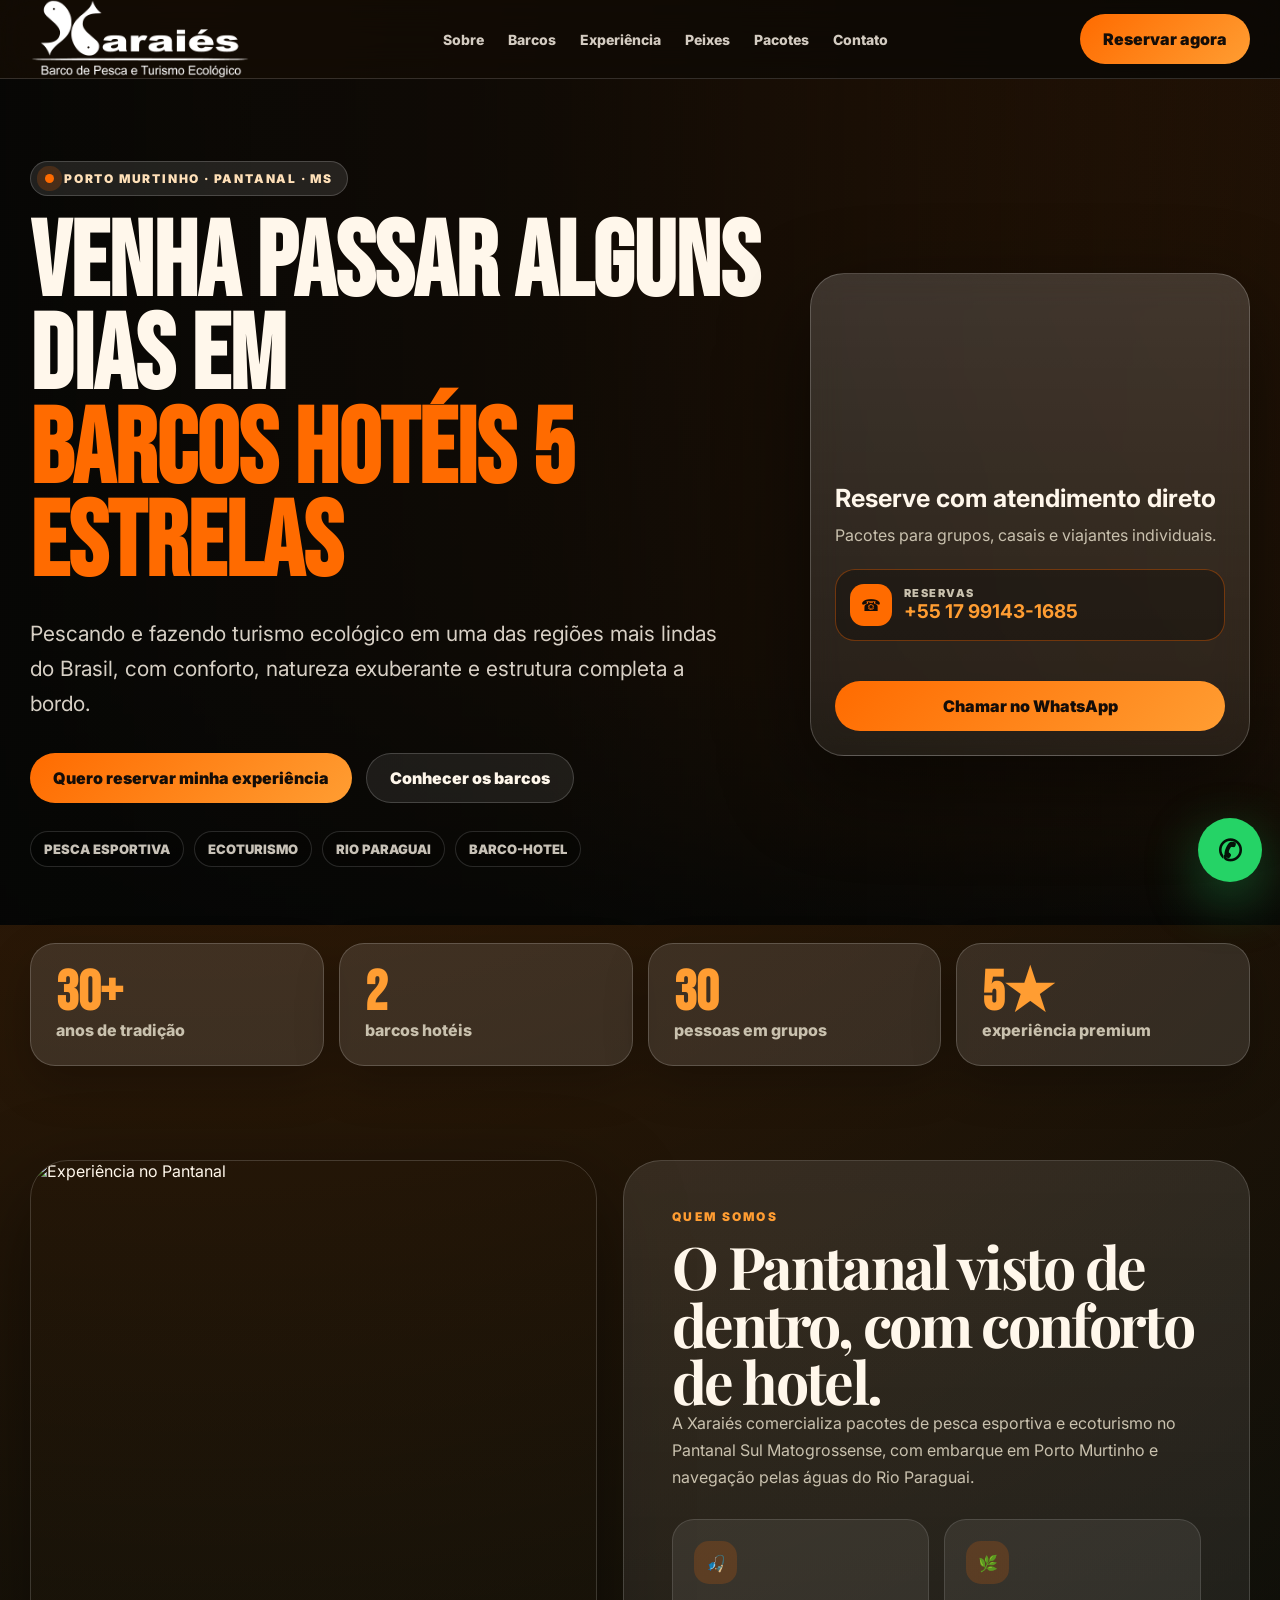
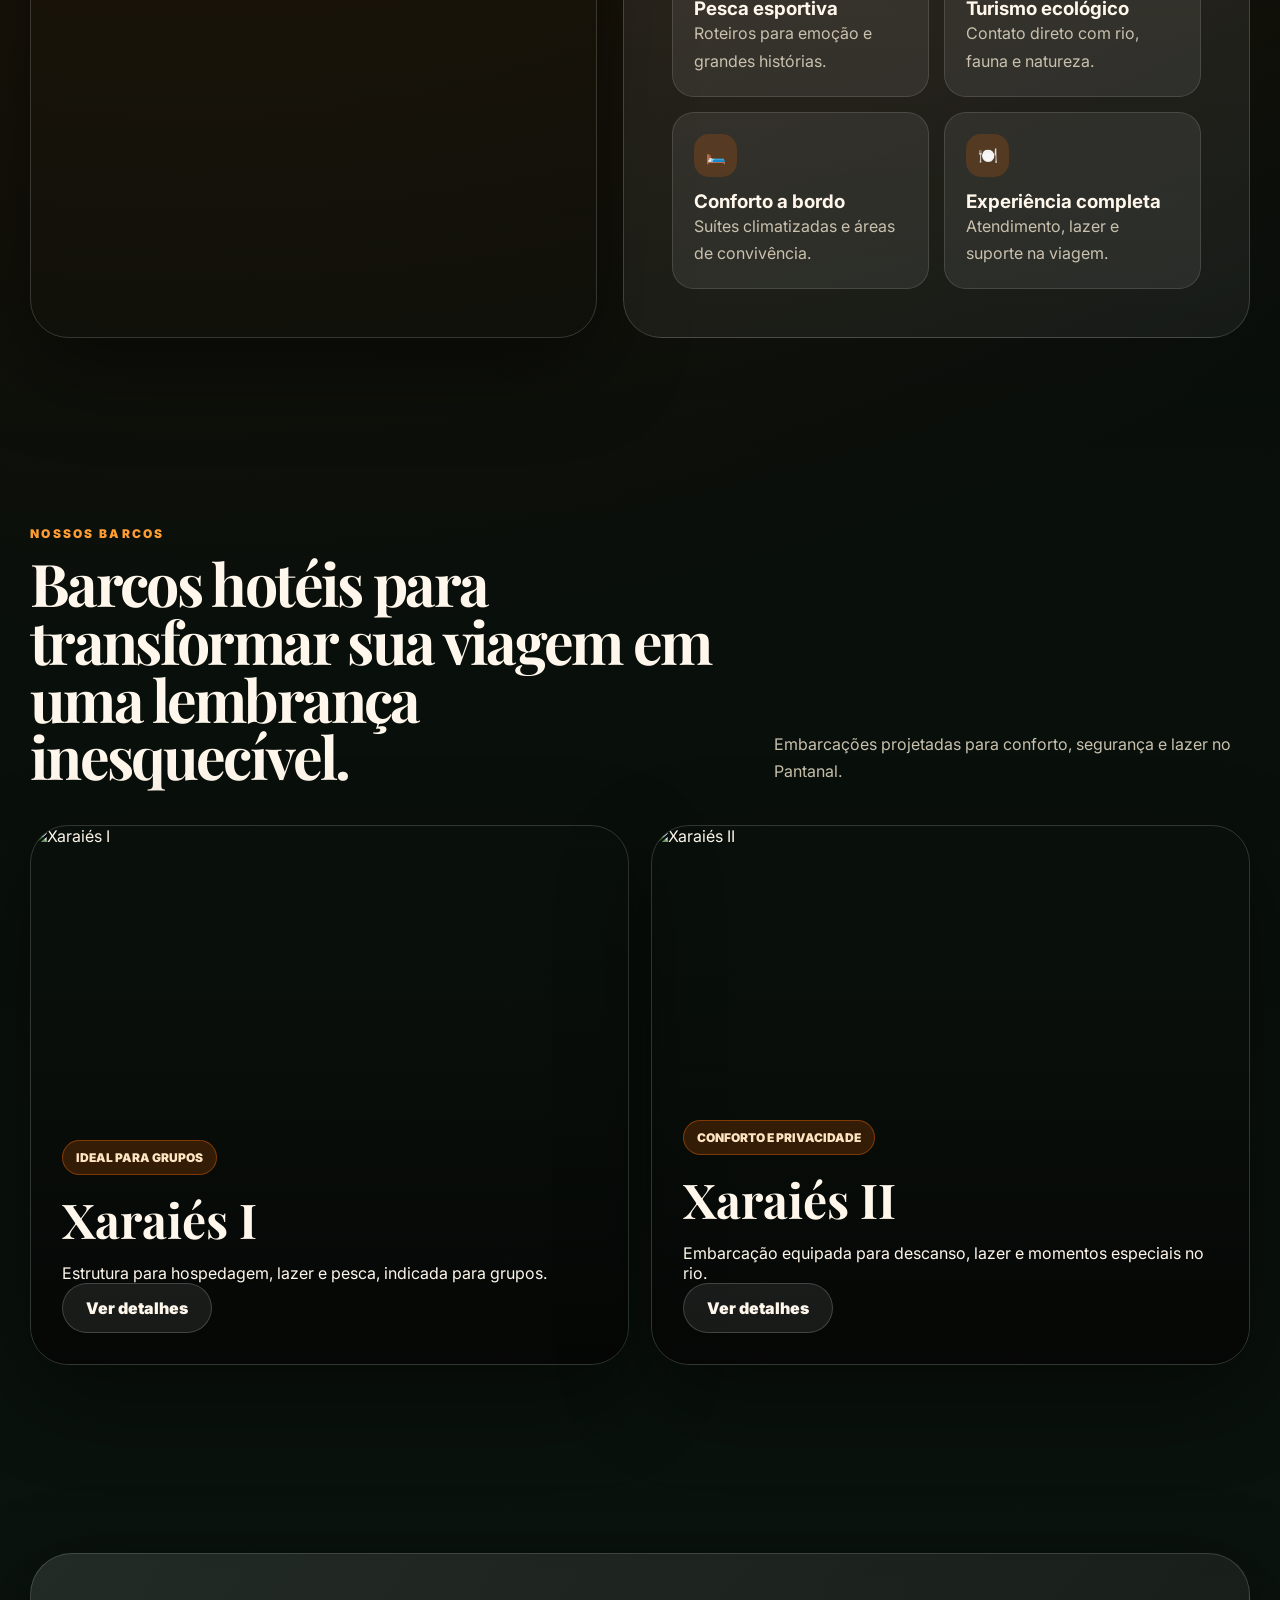
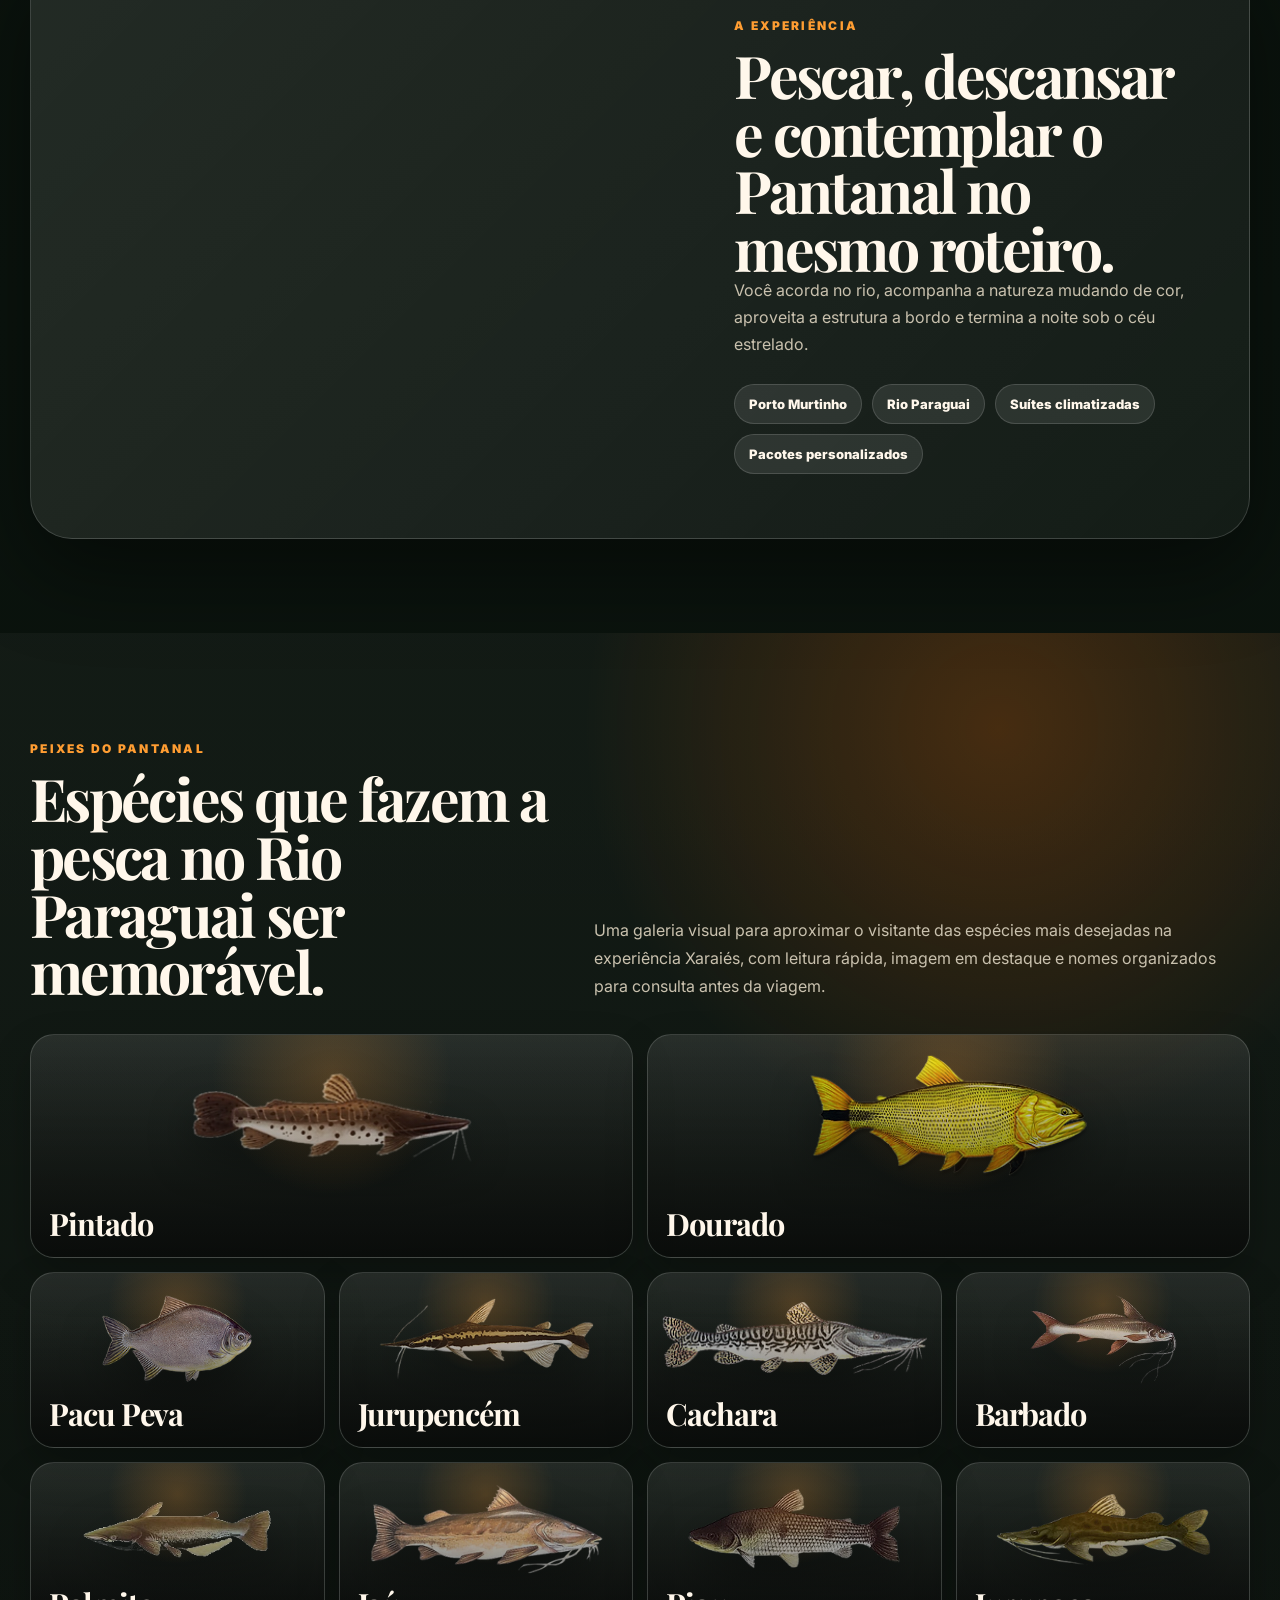
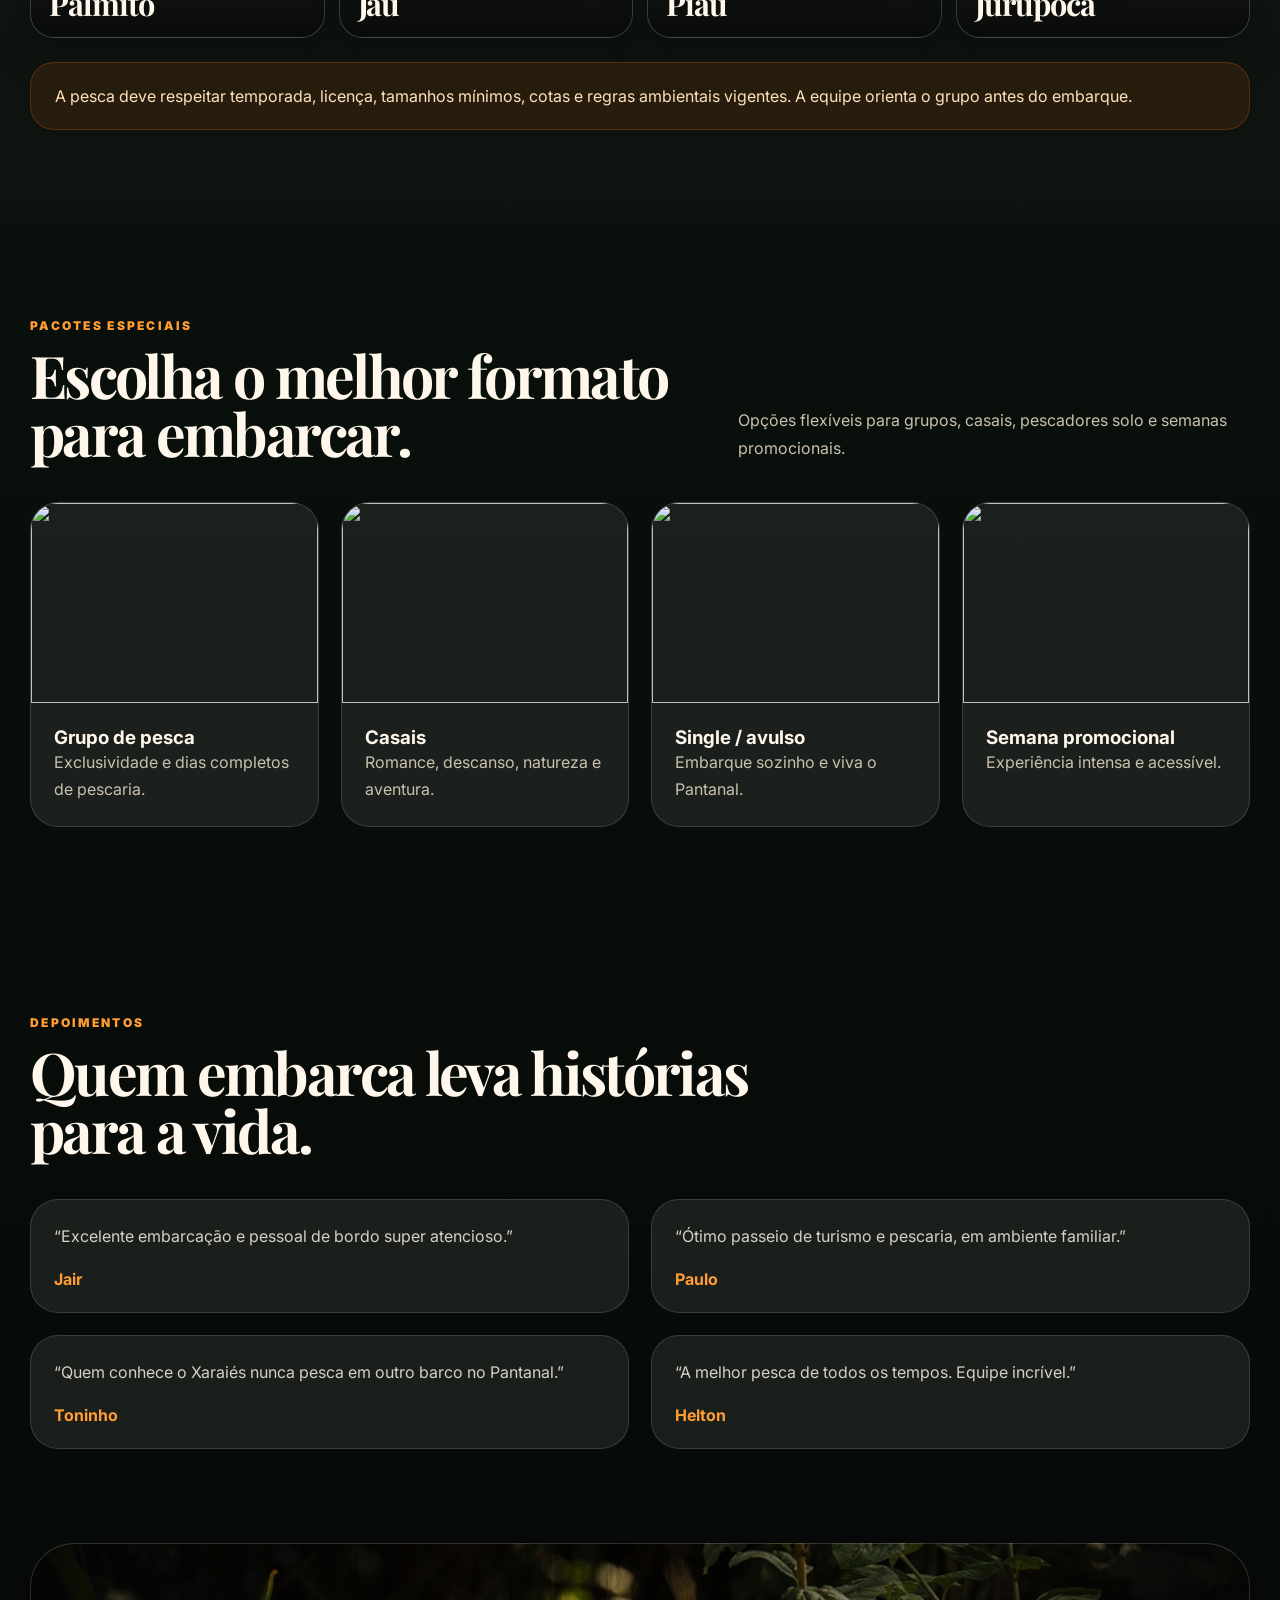
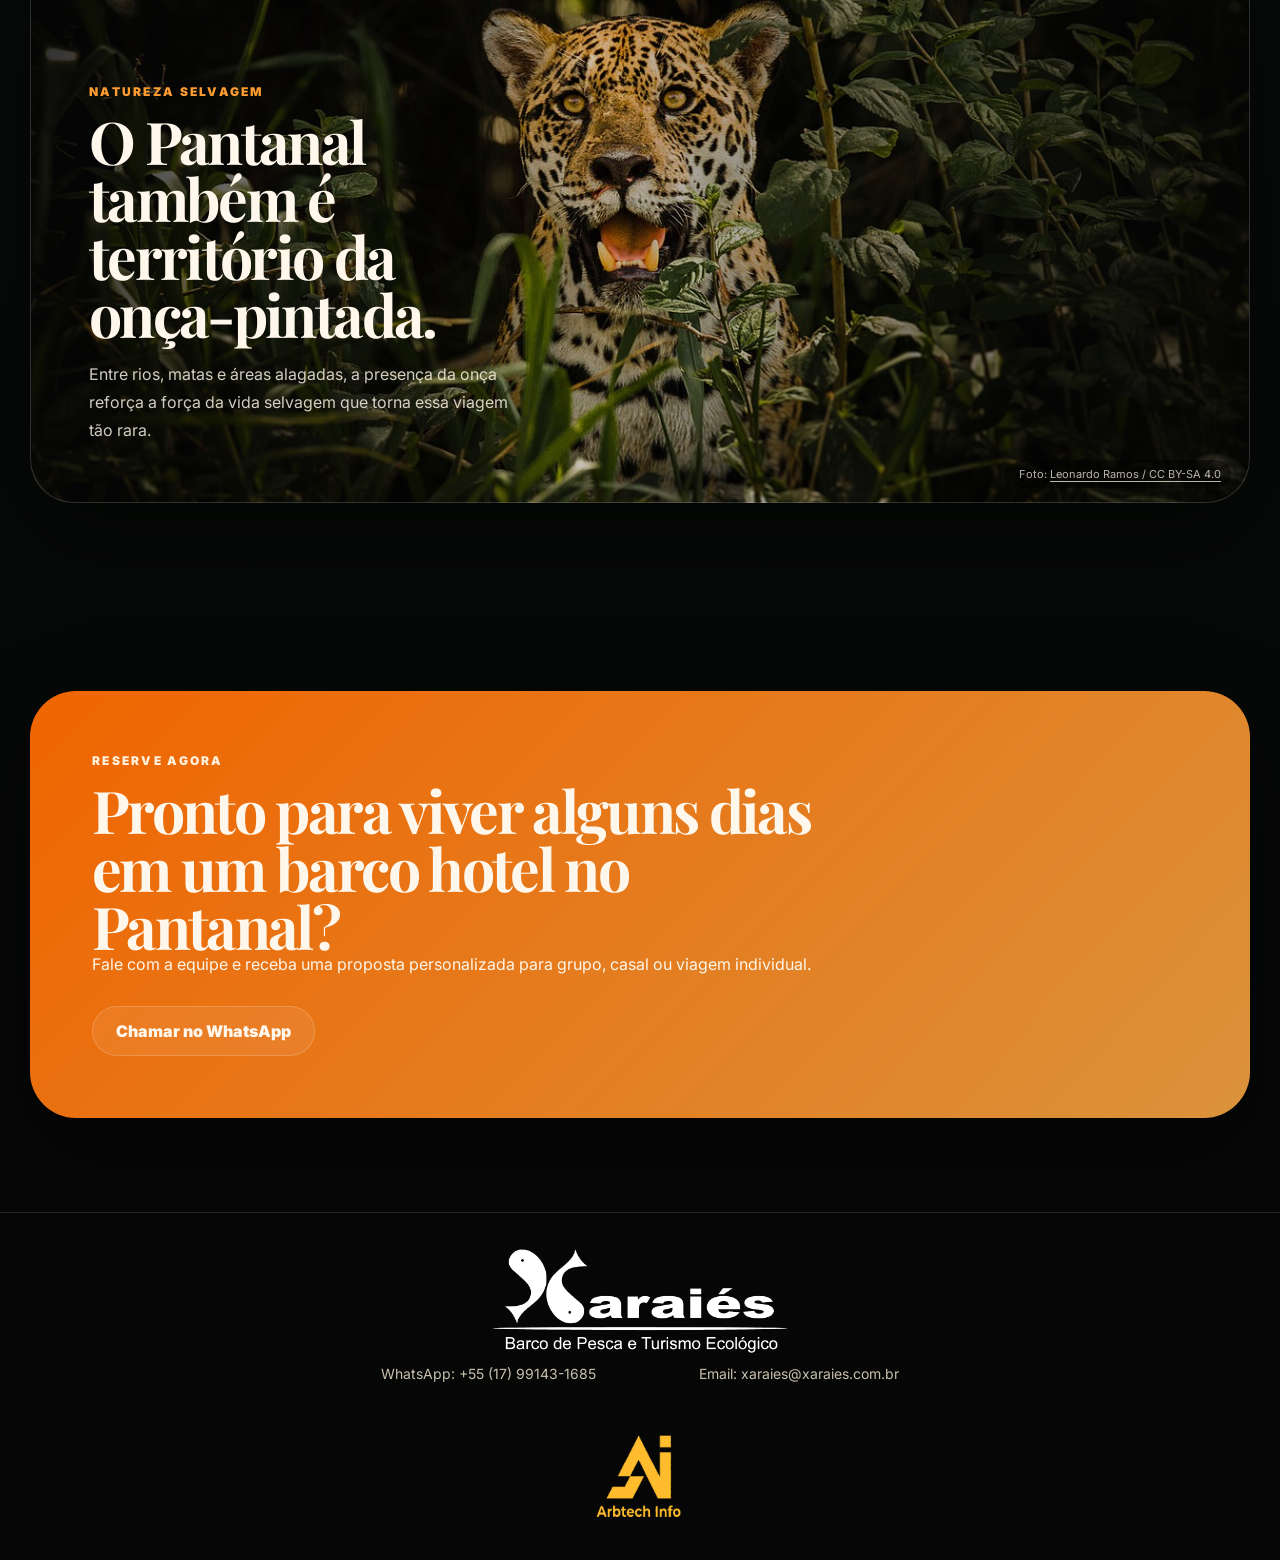
==== commit fc5912f0: "Corrige galeria de peixes" ====
--- a/index.html
+++ b/index.html
@@ -9,7 +9,7 @@
   <link rel="preconnect" href="https://fonts.gstatic.com" crossorigin>
   <link href="https://fonts.googleapis.com/css2?family=Bebas+Neue&family=Inter:wght@400;600;700;800;900&family=Playfair+Display:wght@800;900&display=swap" rel="stylesheet">
   <style>
-    :root{--bg:#050605;--white:#fff7eb;--muted:#c9c1ae;--orange:#ff6b00;--orange2:#ff9d32;--line:rgba(255,255,255,.15);--max:1220px;--shadow:0 30px 90px rgba(0,0,0,.48)}*{box-sizing:border-box;margin:0;padding:0}html{scroll-behavior:smooth}body{font-family:Inter,system-ui,sans-serif;background:radial-gradient(circle at 15% 0%,rgba(255,107,0,.24),transparent 28%),linear-gradient(180deg,#050605,#0b140e 44%,#050605);color:var(--white);overflow-x:hidden}a{color:inherit;text-decoration:none}img{max-width:100%;display:block}.wrap{width:min(var(--max),calc(100% - 34px));margin:auto}.topbar{position:sticky;top:0;z-index:50;background:rgba(5,6,5,.75);backdrop-filter:blur(18px);border-bottom:1px solid var(--line)}.nav{height:78px;display:flex;align-items:center;justify-content:space-between;gap:24px}.brand{display:inline-flex;align-items:center;gap:12px}.brand-logo{display:block;width:220px;height:auto}.footer-logo{width:min(300px,50vw);margin:0 auto 8px}.menu{display:flex;gap:24px;font-size:14px;font-weight:800;color:rgba(255,247,235,.82)}.btn{display:inline-flex;align-items:center;justify-content:center;min-height:50px;padding:0 23px;border-radius:999px;border:1px solid rgba(255,255,255,.18);background:rgba(255,255,255,.08);font-weight:900}.btn.primary{background:linear-gradient(135deg,var(--orange),var(--orange2));color:#140d08;border:0}.hero{position:relative;min-height:760px;display:grid;align-items:center;padding:82px 0 58px;isolation:isolate}.hero:before{content:"";position:absolute;inset:0;z-index:-2;background:linear-gradient(90deg,rgba(5,6,5,.96),rgba(5,6,5,.78) 42%,rgba(5,6,5,.15)),linear-gradient(0deg,rgba(5,6,5,.82) 0%,rgba(5,6,5,.34) 12%,transparent 30%),url('https://www.xaraies.com.br/wp-content/uploads/2025/08/5b8e7bda018da_51IMG_4035.jpeg') center right/cover no-repeat}.grid{display:grid;grid-template-columns:1.04fr .62fr;gap:42px;align-items:center}.eyebrow{display:inline-flex;gap:10px;align-items:center;margin-bottom:22px;padding:9px 14px;border-radius:999px;background:rgba(255,255,255,.1);border:1px solid rgba(255,255,255,.18);font-size:12px;font-weight:900;color:#ffe0b8;letter-spacing:.15em;text-transform:uppercase}.dot{width:9px;height:9px;border-radius:50%;background:var(--orange);box-shadow:0 0 0 8px rgba(255,107,0,.18)}h1{max-width:880px;font-family:Bebas Neue,Impact,sans-serif;font-size:clamp(58px,8.2vw,118px);line-height:.89;text-transform:uppercase}h1 span{display:block;color:var(--orange)}.lead{max-width:700px;margin-top:24px;color:rgba(255,247,235,.84);font-size:clamp(17px,2vw,21px);line-height:1.68}.actions{display:flex;flex-wrap:wrap;gap:14px;margin-top:32px}.chips{display:flex;flex-wrap:wrap;gap:10px;margin-top:28px}.chips span{padding:9px 13px;border-radius:999px;border:1px solid rgba(255,255,255,.14);background:rgba(0,0,0,.22);font-size:13px;font-weight:900;text-transform:uppercase;color:rgba(255,247,235,.78)}.card{border-radius:34px;background:linear-gradient(180deg,rgba(255,255,255,.16),rgba(255,255,255,.07));border:1px solid rgba(255,255,255,.2);box-shadow:var(--shadow);backdrop-filter:blur(16px);overflow:hidden}.card-img{min-height:185px;background:url('https://www.xaraies.com.br/wp-content/uploads/2025/08/5b8e81cef1c99_52DSC06501.jpeg') center/cover}.card-body{padding:24px}.card h3{font-size:25px;margin-bottom:9px}.card p,.muted{color:var(--muted);line-height:1.7}.phone{display:flex;gap:12px;align-items:center;margin:20px 0;padding:14px;border-radius:20px;background:rgba(0,0,0,.28);border:1px solid rgba(255,107,0,.36)}.phone i{width:42px;height:42px;border-radius:14px;background:var(--orange);color:#140d08;display:grid;place-items:center;font-style:normal;font-weight:900}.phone small{display:block;color:var(--muted);font-size:11px;font-weight:900;text-transform:uppercase;letter-spacing:.13em}.phone b{color:var(--orange2);font-size:19px}.stats{margin-top:18px;position:relative;z-index:3;display:grid;grid-template-columns:repeat(4,1fr);gap:15px}.stat{padding:25px;border-radius:25px;background:rgba(255,255,255,.11);border:1px solid rgba(255,255,255,.18);box-shadow:0 18px 45px rgba(0,0,0,.22)}.stat b{display:block;color:var(--orange2);font-family:Bebas Neue,Impact,sans-serif;font-size:56px;line-height:.9}.stat span{color:var(--muted);font-weight:800}section{padding:94px 0}.head{display:flex;align-items:end;justify-content:space-between;gap:34px;margin-bottom:40px}.kicker{color:var(--orange2);font-size:12px;font-weight:900;letter-spacing:.19em;text-transform:uppercase;margin-bottom:13px}h2{max-width:790px;font-family:Playfair Display,serif;font-size:clamp(36px,4.6vw,66px);line-height:.98;letter-spacing:-.045em}.split{display:grid;grid-template-columns:.95fr 1.05fr;gap:26px}.photo{min-height:560px;border-radius:38px;overflow:hidden;border:1px solid rgba(255,255,255,.16);box-shadow:var(--shadow)}.photo img{width:100%;height:100%;object-fit:cover}.box{padding:clamp(28px,4vw,48px);border-radius:38px;background:linear-gradient(180deg,rgba(255,255,255,.1),rgba(255,255,255,.055));border:1px solid rgba(255,255,255,.16)}.features{display:grid;grid-template-columns:repeat(2,1fr);gap:15px;margin-top:28px}.feature{padding:21px;border-radius:22px;background:rgba(255,255,255,.075);border:1px solid rgba(255,255,255,.12)}.feature i{width:43px;height:43px;border-radius:15px;background:rgba(255,107,0,.18);display:grid;place-items:center;font-style:normal;margin-bottom:13px}.boats,.packages,.quotes{display:grid;grid-template-columns:repeat(2,1fr);gap:22px}.boat{position:relative;min-height:540px;display:flex;align-items:flex-end;overflow:hidden;border-radius:38px;border:1px solid rgba(255,255,255,.16);box-shadow:var(--shadow)}.boat img{position:absolute;inset:0;width:100%;height:100%;object-fit:cover}.boat:after{content:"";position:absolute;inset:0;background:linear-gradient(0deg,rgba(5,6,5,.95),rgba(5,6,5,.34),transparent)}.boat div{position:relative;z-index:2;padding:31px}.badge{display:inline-flex;padding:9px 13px;border-radius:999px;background:rgba(255,107,0,.18);border:1px solid rgba(255,107,0,.38);color:#ffe4c2;font-size:12px;font-weight:900;text-transform:uppercase}.boat h3{font-family:Playfair Display,serif;font-size:48px;margin:12px 0}.experience{border-radius:42px;overflow:hidden;background:linear-gradient(135deg,rgba(255,255,255,.1),rgba(255,255,255,.04));border:1px solid rgba(255,255,255,.16);box-shadow:var(--shadow);display:grid;grid-template-columns:1.05fr .95fr}.experience .image{min-height:560px;background:url('https://www.xaraies.com.br/wp-content/uploads/2025/08/5bf18311abde4_xaraies-ii5bf182f2d2623_xaraies-ii1200X800-_0008_25-1.png') center/cover}.experience .copy{padding:clamp(32px,5vw,66px);display:grid;align-content:center}.pills{display:flex;flex-wrap:wrap;gap:10px;margin-top:26px}.pills span{padding:11px 14px;border-radius:999px;background:rgba(255,255,255,.095);border:1px solid rgba(255,255,255,.14);font-size:13px;font-weight:850}.packages{grid-template-columns:repeat(4,1fr)}.pkg,.quote{border-radius:28px;overflow:hidden;background:rgba(255,255,255,.08);border:1px solid rgba(255,255,255,.14)}.pkg img{height:200px;width:100%;object-fit:cover}.pkg div,.quote{padding:23px}.quote p{color:rgba(255,247,235,.82);line-height:1.65}.quote b{display:block;margin-top:20px;color:var(--orange2)}.cta{border-radius:46px;padding:clamp(34px,5vw,62px);background:linear-gradient(135deg,rgba(255,107,0,.94),rgba(255,170,70,.86)),url('https://www.xaraies.com.br/wp-content/uploads/2025/08/5c4b3847e4b21_134-1.png') center/cover;background-blend-mode:multiply;box-shadow:var(--shadow)}footer{padding:34px 0 38px;border-top:1px solid rgba(255,255,255,.12);color:var(--muted)}.foot{display:grid;grid-template-columns:1fr;justify-items:center;gap:0;text-align:center}.footer-brand{display:grid;justify-items:center;text-align:center}.footer-brand p{line-height:1.55;font-size:14px}.contact-line{display:flex;justify-content:center;gap:clamp(28px,8vw,120px);flex-wrap:wrap}.arbtech-mark{justify-self:center;text-align:center;margin-top:50px}.arbtech-logo{width:min(88px,14vw);margin:0 auto}.wa{position:fixed;right:18px;bottom:18px;z-index:120;width:64px;height:64px;border-radius:999px;display:grid;place-items:center;background:#25D366;color:#041108;font-size:29px;font-weight:950;box-shadow:0 18px 54px rgba(37,211,102,.38)}.fish-showcase{position:relative;padding-top:108px;background:radial-gradient(circle at 78% 8%,rgba(255,107,0,.22),transparent 28%),linear-gradient(180deg,rgba(255,255,255,.035),rgba(255,255,255,.015))}.fish-showcase:before{content:"";position:absolute;inset:0;background:linear-gradient(90deg,rgba(255,255,255,.04) 1px,transparent 1px),linear-gradient(0deg,rgba(255,255,255,.035) 1px,transparent 1px);background-size:72px 72px;mask-image:linear-gradient(180deg,transparent,black 16%,black 74%,transparent);pointer-events:none}.fish-intro{display:grid;grid-template-columns:.9fr 1.1fr;gap:28px;align-items:end;margin-bottom:34px;position:relative;z-index:1}.fish-intro p{max-width:710px;color:var(--muted);line-height:1.75}.fish-grid{position:relative;z-index:1;display:grid;grid-template-columns:repeat(4,1fr);gap:14px}.fish-card{position:relative;min-height:176px;display:grid;align-content:end;overflow:hidden;border-radius:24px;background:linear-gradient(180deg,rgba(255,255,255,.1),rgba(255,255,255,.045));border:1px solid rgba(255,255,255,.14);box-shadow:0 18px 42px rgba(0,0,0,.24)}.fish-card.featured{grid-column:span 2;min-height:224px}.fish-card:before{content:"";position:absolute;inset:0;background:radial-gradient(circle at 50% 18%,rgba(255,157,50,.22),transparent 34%),linear-gradient(180deg,rgba(5,6,5,.02),rgba(5,6,5,.76));z-index:1}.fish-card img{position:absolute;inset:22px 16px auto;width:calc(100% - 32px);height:88px;object-fit:contain;filter:drop-shadow(0 18px 22px rgba(0,0,0,.4));transform:scale(1.02);transition:transform .35s ease}.fish-card.featured img{height:118px;inset-top:28px}.fish-card:hover img{transform:scale(1.08) translateY(-4px)}.fish-card div{position:relative;z-index:2;padding:18px}.fish-card h3{font-family:Playfair Display,serif;font-size:clamp(23px,2.4vw,34px);line-height:.98;letter-spacing:-.035em}.fish-note{position:relative;z-index:1;margin-top:24px;padding:20px 24px;border-radius:24px;background:rgba(255,107,0,.11);border:1px solid rgba(255,107,0,.24);color:#ffe1bd;line-height:1.65}.jaguar-band{padding-top:0}.jaguar-photo{position:relative;min-height:560px;display:grid;align-items:end;overflow:hidden;border-radius:44px;background:linear-gradient(90deg,rgba(5,6,5,.82),rgba(5,6,5,.2) 46%,rgba(5,6,5,.78)),url('assets/pantanal-onca.jpg') center/cover no-repeat;border:1px solid rgba(255,255,255,.16);box-shadow:var(--shadow)}.jaguar-copy{max-width:560px;padding:clamp(28px,5vw,58px)}.jaguar-copy h2{max-width:540px}.jaguar-copy p{margin-top:18px;color:rgba(255,247,235,.82);line-height:1.75}.photo-credit{position:absolute;right:18px;bottom:14px;padding:7px 10px;border-radius:999px;background:rgba(0,0,0,.45);color:rgba(255,247,235,.72);font-size:11px}.photo-credit a{text-decoration:underline;text-underline-offset:3px}@media(max-width:980px){.menu{display:none}.grid,.split,.experience{grid-template-columns:1fr}.foot{grid-template-columns:1fr;align-items:center;gap:0}.arbtech-mark{justify-self:center;text-align:center}.arbtech-logo{margin:0 auto;width:min(82px,26vw)}.stats,.packages,.quotes,.fish-grid{grid-template-columns:repeat(2,1fr)}.fish-intro{grid-template-columns:1fr}.fish-card.featured{grid-column:span 1}.jaguar-photo{min-height:440px}}@media(max-width:640px){.brand-logo{width:176px}.footer-logo{width:min(260px,82vw)}.contact-line{gap:6px;display:grid}.topbar .btn{display:none}.hero{min-height:auto;padding:48px 0 34px}.stats{margin-top:14px}.stats,.features,.boats,.packages,.quotes,.fish-grid{grid-template-columns:1fr}.fish-showcase{padding-top:72px}.fish-card,.fish-card.featured{min-height:178px}.fish-card img,.fish-card.featured img{height:88px}.jaguar-photo{min-height:390px;border-radius:30px}.jaguar-copy{padding:28px}.photo-credit{position:static;display:inline-flex;margin:0 0 18px 28px}.head{display:block}.photo{min-height:390px}section{padding:68px 0}}
+    :root{--bg:#050605;--white:#fff7eb;--muted:#c9c1ae;--orange:#ff6b00;--orange2:#ff9d32;--line:rgba(255,255,255,.15);--max:1220px;--shadow:0 30px 90px rgba(0,0,0,.48)}*{box-sizing:border-box;margin:0;padding:0}html{scroll-behavior:smooth}body{font-family:Inter,system-ui,sans-serif;background:radial-gradient(circle at 15% 0%,rgba(255,107,0,.24),transparent 28%),linear-gradient(180deg,#050605,#0b140e 44%,#050605);color:var(--white);overflow-x:hidden}a{color:inherit;text-decoration:none}img{max-width:100%;display:block}.wrap{width:min(var(--max),calc(100% - 34px));margin:auto}.topbar{position:sticky;top:0;z-index:50;background:rgba(5,6,5,.75);backdrop-filter:blur(18px);border-bottom:1px solid var(--line)}.nav{height:78px;display:flex;align-items:center;justify-content:space-between;gap:24px}.brand{display:inline-flex;align-items:center;gap:12px}.brand-logo{display:block;width:220px;height:auto}.footer-logo{width:min(300px,50vw);margin:0 auto 8px}.menu{display:flex;gap:24px;font-size:14px;font-weight:800;color:rgba(255,247,235,.82)}.btn{display:inline-flex;align-items:center;justify-content:center;min-height:50px;padding:0 23px;border-radius:999px;border:1px solid rgba(255,255,255,.18);background:rgba(255,255,255,.08);font-weight:900}.btn.primary{background:linear-gradient(135deg,var(--orange),var(--orange2));color:#140d08;border:0}.hero{position:relative;min-height:760px;display:grid;align-items:center;padding:82px 0 58px;isolation:isolate}.hero:before{content:"";position:absolute;inset:0;z-index:-2;background:linear-gradient(90deg,rgba(5,6,5,.96),rgba(5,6,5,.78) 42%,rgba(5,6,5,.15)),linear-gradient(0deg,rgba(5,6,5,.82) 0%,rgba(5,6,5,.34) 12%,transparent 30%),url('https://www.xaraies.com.br/wp-content/uploads/2025/08/5b8e7bda018da_51IMG_4035.jpeg') center right/cover no-repeat}.grid{display:grid;grid-template-columns:1.04fr .62fr;gap:42px;align-items:center}.eyebrow{display:inline-flex;gap:10px;align-items:center;margin-bottom:22px;padding:9px 14px;border-radius:999px;background:rgba(255,255,255,.1);border:1px solid rgba(255,255,255,.18);font-size:12px;font-weight:900;color:#ffe0b8;letter-spacing:.15em;text-transform:uppercase}.dot{width:9px;height:9px;border-radius:50%;background:var(--orange);box-shadow:0 0 0 8px rgba(255,107,0,.18)}h1{max-width:880px;font-family:Bebas Neue,Impact,sans-serif;font-size:clamp(58px,8.2vw,118px);line-height:.89;text-transform:uppercase}h1 span{display:block;color:var(--orange)}.lead{max-width:700px;margin-top:24px;color:rgba(255,247,235,.84);font-size:clamp(17px,2vw,21px);line-height:1.68}.actions{display:flex;flex-wrap:wrap;gap:14px;margin-top:32px}.chips{display:flex;flex-wrap:wrap;gap:10px;margin-top:28px}.chips span{padding:9px 13px;border-radius:999px;border:1px solid rgba(255,255,255,.14);background:rgba(0,0,0,.22);font-size:13px;font-weight:900;text-transform:uppercase;color:rgba(255,247,235,.78)}.card{border-radius:34px;background:linear-gradient(180deg,rgba(255,255,255,.16),rgba(255,255,255,.07));border:1px solid rgba(255,255,255,.2);box-shadow:var(--shadow);backdrop-filter:blur(16px);overflow:hidden}.card-img{min-height:185px;background:url('https://www.xaraies.com.br/wp-content/uploads/2025/08/5b8e81cef1c99_52DSC06501.jpeg') center/cover}.card-body{padding:24px}.card h3{font-size:25px;margin-bottom:9px}.card p,.muted{color:var(--muted);line-height:1.7}.phone{display:flex;gap:12px;align-items:center;margin:20px 0;padding:14px;border-radius:20px;background:rgba(0,0,0,.28);border:1px solid rgba(255,107,0,.36)}.phone i{width:42px;height:42px;border-radius:14px;background:var(--orange);color:#140d08;display:grid;place-items:center;font-style:normal;font-weight:900}.phone small{display:block;color:var(--muted);font-size:11px;font-weight:900;text-transform:uppercase;letter-spacing:.13em}.phone b{color:var(--orange2);font-size:19px}.stats{margin-top:18px;position:relative;z-index:3;display:grid;grid-template-columns:repeat(4,1fr);gap:15px}.stat{padding:25px;border-radius:25px;background:rgba(255,255,255,.11);border:1px solid rgba(255,255,255,.18);box-shadow:0 18px 45px rgba(0,0,0,.22)}.stat b{display:block;color:var(--orange2);font-family:Bebas Neue,Impact,sans-serif;font-size:56px;line-height:.9}.stat span{color:var(--muted);font-weight:800}section{padding:94px 0}.head{display:flex;align-items:end;justify-content:space-between;gap:34px;margin-bottom:40px}.kicker{color:var(--orange2);font-size:12px;font-weight:900;letter-spacing:.19em;text-transform:uppercase;margin-bottom:13px}h2{max-width:790px;font-family:Playfair Display,serif;font-size:clamp(36px,4.6vw,66px);line-height:.98;letter-spacing:-.045em}.split{display:grid;grid-template-columns:.95fr 1.05fr;gap:26px}.photo{min-height:560px;border-radius:38px;overflow:hidden;border:1px solid rgba(255,255,255,.16);box-shadow:var(--shadow)}.photo img{width:100%;height:100%;object-fit:cover}.box{padding:clamp(28px,4vw,48px);border-radius:38px;background:linear-gradient(180deg,rgba(255,255,255,.1),rgba(255,255,255,.055));border:1px solid rgba(255,255,255,.16)}.features{display:grid;grid-template-columns:repeat(2,1fr);gap:15px;margin-top:28px}.feature{padding:21px;border-radius:22px;background:rgba(255,255,255,.075);border:1px solid rgba(255,255,255,.12)}.feature i{width:43px;height:43px;border-radius:15px;background:rgba(255,107,0,.18);display:grid;place-items:center;font-style:normal;margin-bottom:13px}.boats,.packages,.quotes{display:grid;grid-template-columns:repeat(2,1fr);gap:22px}.boat{position:relative;min-height:540px;display:flex;align-items:flex-end;overflow:hidden;border-radius:38px;border:1px solid rgba(255,255,255,.16);box-shadow:var(--shadow)}.boat img{position:absolute;inset:0;width:100%;height:100%;object-fit:cover}.boat:after{content:"";position:absolute;inset:0;background:linear-gradient(0deg,rgba(5,6,5,.95),rgba(5,6,5,.34),transparent)}.boat div{position:relative;z-index:2;padding:31px}.badge{display:inline-flex;padding:9px 13px;border-radius:999px;background:rgba(255,107,0,.18);border:1px solid rgba(255,107,0,.38);color:#ffe4c2;font-size:12px;font-weight:900;text-transform:uppercase}.boat h3{font-family:Playfair Display,serif;font-size:48px;margin:12px 0}.experience{border-radius:42px;overflow:hidden;background:linear-gradient(135deg,rgba(255,255,255,.1),rgba(255,255,255,.04));border:1px solid rgba(255,255,255,.16);box-shadow:var(--shadow);display:grid;grid-template-columns:1.05fr .95fr}.experience .image{min-height:560px;background:url('https://www.xaraies.com.br/wp-content/uploads/2025/08/5bf18311abde4_xaraies-ii5bf182f2d2623_xaraies-ii1200X800-_0008_25-1.png') center/cover}.experience .copy{padding:clamp(32px,5vw,66px);display:grid;align-content:center}.pills{display:flex;flex-wrap:wrap;gap:10px;margin-top:26px}.pills span{padding:11px 14px;border-radius:999px;background:rgba(255,255,255,.095);border:1px solid rgba(255,255,255,.14);font-size:13px;font-weight:850}.packages{grid-template-columns:repeat(4,1fr)}.pkg,.quote{border-radius:28px;overflow:hidden;background:rgba(255,255,255,.08);border:1px solid rgba(255,255,255,.14)}.pkg img{height:200px;width:100%;object-fit:cover}.pkg div,.quote{padding:23px}.quote p{color:rgba(255,247,235,.82);line-height:1.65}.quote b{display:block;margin-top:20px;color:var(--orange2)}.cta{border-radius:46px;padding:clamp(34px,5vw,62px);background:linear-gradient(135deg,rgba(255,107,0,.94),rgba(255,170,70,.86)),url('https://www.xaraies.com.br/wp-content/uploads/2025/08/5c4b3847e4b21_134-1.png') center/cover;background-blend-mode:multiply;box-shadow:var(--shadow)}footer{padding:34px 0 38px;border-top:1px solid rgba(255,255,255,.12);color:var(--muted)}.foot{display:grid;grid-template-columns:1fr;justify-items:center;gap:0;text-align:center}.footer-brand{display:grid;justify-items:center;text-align:center}.footer-brand p{line-height:1.55;font-size:14px}.contact-line{display:flex;justify-content:center;gap:clamp(28px,8vw,120px);flex-wrap:wrap}.arbtech-mark{justify-self:center;text-align:center;margin-top:50px}.arbtech-logo{width:min(88px,14vw);margin:0 auto}.wa{position:fixed;right:18px;bottom:18px;z-index:120;width:64px;height:64px;border-radius:999px;display:grid;place-items:center;background:#25D366;color:#041108;font-size:29px;font-weight:950;box-shadow:0 18px 54px rgba(37,211,102,.38)}.fish-showcase{position:relative;padding-top:108px;background:radial-gradient(circle at 78% 8%,rgba(255,107,0,.22),transparent 28%),linear-gradient(180deg,rgba(255,255,255,.035),rgba(255,255,255,.015))}.fish-intro{display:grid;grid-template-columns:.9fr 1.1fr;gap:28px;align-items:end;margin-bottom:34px;position:relative;z-index:1}.fish-intro p{max-width:710px;color:var(--muted);line-height:1.75}.fish-grid{position:relative;z-index:1;display:grid;grid-template-columns:repeat(4,1fr);gap:14px}.fish-card{position:relative;min-height:176px;display:grid;align-content:end;overflow:hidden;border-radius:24px;background:linear-gradient(180deg,rgba(255,255,255,.1),rgba(255,255,255,.045));border:1px solid rgba(255,255,255,.14);box-shadow:0 18px 42px rgba(0,0,0,.24)}.fish-card.featured{grid-column:span 2;min-height:224px}.fish-card:before{content:"";position:absolute;inset:0;background:radial-gradient(circle at 50% 18%,rgba(255,157,50,.22),transparent 34%),linear-gradient(180deg,rgba(5,6,5,.02),rgba(5,6,5,.76));z-index:1}.fish-card img{position:absolute;inset:22px 16px auto;width:calc(100% - 32px);height:88px;object-fit:contain;filter:drop-shadow(0 18px 22px rgba(0,0,0,.4));transform:scale(1.02);transition:transform .35s ease}.fish-card.featured img{height:118px;inset-top:28px}.fish-card:hover img{transform:scale(1.08) translateY(-4px)}.fish-card div{position:relative;z-index:2;padding:18px}.fish-card h3{font-family:Playfair Display,serif;font-size:clamp(23px,2.4vw,34px);line-height:.98;letter-spacing:-.035em}.fish-note{position:relative;z-index:1;margin-top:24px;padding:20px 24px;border-radius:24px;background:rgba(255,107,0,.11);border:1px solid rgba(255,107,0,.24);color:#ffe1bd;line-height:1.65}.jaguar-band{padding-top:0}.jaguar-photo{position:relative;min-height:560px;display:grid;align-items:end;overflow:hidden;border-radius:44px;background:linear-gradient(90deg,rgba(5,6,5,.82),rgba(5,6,5,.2) 46%,rgba(5,6,5,.78)),url('assets/pantanal-onca.jpg') center/cover no-repeat;border:1px solid rgba(255,255,255,.16);box-shadow:var(--shadow)}.jaguar-copy{max-width:560px;padding:clamp(28px,5vw,58px)}.jaguar-copy h2{max-width:540px}.jaguar-copy p{margin-top:18px;color:rgba(255,247,235,.82);line-height:1.75}.photo-credit{position:absolute;right:18px;bottom:14px;padding:7px 10px;border-radius:999px;background:rgba(0,0,0,.45);color:rgba(255,247,235,.72);font-size:11px}.photo-credit a{text-decoration:underline;text-underline-offset:3px}@media(max-width:980px){.menu{display:none}.grid,.split,.experience{grid-template-columns:1fr}.foot{grid-template-columns:1fr;align-items:center;gap:0}.arbtech-mark{justify-self:center;text-align:center}.arbtech-logo{margin:0 auto;width:min(82px,26vw)}.stats,.packages,.quotes,.fish-grid{grid-template-columns:repeat(2,1fr)}.fish-intro{grid-template-columns:1fr}.fish-card.featured{grid-column:span 1}.jaguar-photo{min-height:440px}}@media(max-width:640px){.brand-logo{width:176px}.footer-logo{width:min(260px,82vw)}.contact-line{gap:6px;display:grid}.topbar .btn{display:none}.hero{min-height:auto;padding:48px 0 34px}.stats{margin-top:14px}.stats,.features,.boats,.packages,.quotes,.fish-grid{grid-template-columns:1fr}.fish-showcase{padding-top:72px}.fish-card,.fish-card.featured{min-height:178px}.fish-card img,.fish-card.featured img{height:88px}.jaguar-photo{min-height:390px;border-radius:30px}.jaguar-copy{padding:28px}.photo-credit{position:static;display:inline-flex;margin:0 0 18px 28px}.head{display:block}.photo{min-height:390px}section{padding:68px 0}}
   </style>
 </head>
 <body>
@@ -21,7 +21,7 @@
 <section id="sobre"><div class="wrap split"><figure class="photo"><img src="https://www.xaraies.com.br/wp-content/uploads/2025/08/5c48681369f02_10Sem_20T_C3_ADtulo-1.png" alt="Experiência no Pantanal"></figure><div class="box"><div class="kicker">Quem somos</div><h2>O Pantanal visto de dentro, com conforto de hotel.</h2><p class="muted">A Xaraiés comercializa pacotes de pesca esportiva e ecoturismo no Pantanal Sul Matogrossense, com embarque em Porto Murtinho e navegação pelas águas do Rio Paraguai.</p><div class="features"><div class="feature"><i>🎣</i><h3>Pesca esportiva</h3><p class="muted">Roteiros para emoção e grandes histórias.</p></div><div class="feature"><i>🌿</i><h3>Turismo ecológico</h3><p class="muted">Contato direto com rio, fauna e natureza.</p></div><div class="feature"><i>🛏️</i><h3>Conforto a bordo</h3><p class="muted">Suítes climatizadas e áreas de convivência.</p></div><div class="feature"><i>🍽️</i><h3>Experiência completa</h3><p class="muted">Atendimento, lazer e suporte na viagem.</p></div></div></div></div></section>
 <section id="barcos"><div class="wrap"><div class="head"><div><div class="kicker">Nossos barcos</div><h2>Barcos hotéis para transformar sua viagem em uma lembrança inesquecível.</h2></div><p class="muted">Embarcações projetadas para conforto, segurança e lazer no Pantanal.</p></div><div class="boats"><article class="boat"><img src="https://www.xaraies.com.br/wp-content/uploads/2025/08/5b8e7bda018da_51IMG_4035.jpeg" alt="Xaraiés I"><div><span class="badge">Ideal para grupos</span><h3>Xaraiés I</h3><p>Estrutura para hospedagem, lazer e pesca, indicada para grupos.</p><a class="btn" href="https://www.xaraies.com.br/xaraies-1/">Ver detalhes</a></div></article><article class="boat"><img src="https://www.xaraies.com.br/wp-content/uploads/2025/08/5b8e81cef1c99_52DSC06501.jpeg" alt="Xaraiés II"><div><span class="badge">Conforto e privacidade</span><h3>Xaraiés II</h3><p>Embarcação equipada para descanso, lazer e momentos especiais no rio.</p><a class="btn" href="https://www.xaraies.com.br/xaraies-2/">Ver detalhes</a></div></article></div></div></section>
 <section id="experiencia"><div class="wrap experience"><div class="image"></div><div class="copy"><div class="kicker">A experiência</div><h2>Pescar, descansar e contemplar o Pantanal no mesmo roteiro.</h2><p class="muted">Você acorda no rio, acompanha a natureza mudando de cor, aproveita a estrutura a bordo e termina a noite sob o céu estrelado.</p><div class="pills"><span>Porto Murtinho</span><span>Rio Paraguai</span><span>Suítes climatizadas</span><span>Pacotes personalizados</span></div></div></div></section>
-<section class="fish-showcase" id="peixes"><div class="wrap"><div class="fish-intro"><div><div class="kicker">Peixes do Pantanal</div><h2>Espécies que fazem a pesca no Rio Paraguai ser memorável.</h2></div><p>Uma galeria visual para aproximar o visitante das espécies mais desejadas na experiência Xaraiés, com leitura rápida, imagem em destaque e nomes organizados para consulta antes da viagem.</p></div><div class="fish-grid"><article class="fish-card featured"><img src="assets/fish/pintado.png" alt="Pintado"><div><h3>Pintado</h3></div></article><article class="fish-card featured"><img src="assets/fish/dourado.png" alt="Dourado"><div><h3>Dourado</h3></div></article><article class="fish-card"><img src="assets/fish/pacu-peva.png" alt="Pacu Peva"><div><h3>Pacu Peva</h3></div></article><article class="fish-card"><img src="assets/fish/jurupencem.png" alt="Jurupencém"><div><h3>Jurupencém</h3></div></article><article class="fish-card"><img src="assets/fish/cachara.png" alt="Cachara"><div><h3>Cachara</h3></div></article><article class="fish-card"><img src="assets/fish/barbado.png" alt="Barbado"><div><h3>Barbado</h3></div></article><article class="fish-card"><img src="assets/fish/palmito.png" alt="Palmito"><div><h3>Palmito</h3></div></article><article class="fish-card"><img src="assets/fish/jau.png" alt="Jaú"><div><h3>Jaú</h3></div></article><article class="fish-card"><img src="assets/fish/piau.png" alt="Piau"><div><h3>Piau</h3></div></article><article class="fish-card"><img src="assets/fish/jurupoca.png" alt="Jurupoca"><div><h3>Jurupoca</h3></div></article><article class="fish-card"><img src="assets/fish/piraputanga.png" alt="Piraputanga"><div><h3>Piraputanga</h3></div></article></div><p class="fish-note">A pesca deve respeitar temporada, licença, tamanhos mínimos, cotas e regras ambientais vigentes. A equipe orienta o grupo antes do embarque.</p></div></section><section id="pacotes"><div class="wrap"><div class="head"><div><div class="kicker">Pacotes especiais</div><h2>Escolha o melhor formato para embarcar.</h2></div><p class="muted">Opções flexíveis para grupos, casais, pescadores solo e semanas promocionais.</p></div><div class="packages"><article class="pkg"><img src="https://www.xaraies.com.br/wp-content/uploads/2025/08/5c4b3847e4b21_134-1.png"><div><h3>Grupo de pesca</h3><p class="muted">Exclusividade e dias completos de pescaria.</p></div></article><article class="pkg"><img src="https://www.xaraies.com.br/wp-content/uploads/2025/08/FE230903-549A-47E9-8675-42D5B4B5B518.png"><div><h3>Casais</h3><p class="muted">Romance, descanso, natureza e aventura.</p></div></article><article class="pkg"><img src="https://www.xaraies.com.br/wp-content/uploads/2025/08/0C133F66-899E-4A0E-81F7-4CDA97C17876.png"><div><h3>Single / avulso</h3><p class="muted">Embarque sozinho e viva o Pantanal.</p></div></article><article class="pkg"><img src="https://www.xaraies.com.br/wp-content/uploads/2025/08/928D71AD-40FB-4571-BC25-2FE9808F2340.png"><div><h3>Semana promocional</h3><p class="muted">Experiência intensa e acessível.</p></div></article></div></div></section>
+<section class="fish-showcase" id="peixes"><div class="wrap"><div class="fish-intro"><div><div class="kicker">Peixes do Pantanal</div><h2>Espécies que fazem a pesca no Rio Paraguai ser memorável.</h2></div><p>Uma galeria visual para aproximar o visitante das espécies mais desejadas na experiência Xaraiés, com leitura rápida, imagem em destaque e nomes organizados para consulta antes da viagem.</p></div><div class="fish-grid"><article class="fish-card featured"><img src="assets/fish/pintado.png" alt="Pintado"><div><h3>Pintado</h3></div></article><article class="fish-card featured"><img src="assets/fish/dourado.png" alt="Dourado"><div><h3>Dourado</h3></div></article><article class="fish-card"><img src="assets/fish/pacu-peva.png" alt="Pacu Peva"><div><h3>Pacu Peva</h3></div></article><article class="fish-card"><img src="assets/fish/jurupencem.png" alt="Jurupencém"><div><h3>Jurupencém</h3></div></article><article class="fish-card"><img src="assets/fish/cachara.png" alt="Cachara"><div><h3>Cachara</h3></div></article><article class="fish-card"><img src="assets/fish/barbado.png" alt="Barbado"><div><h3>Barbado</h3></div></article><article class="fish-card"><img src="assets/fish/palmito.png" alt="Palmito"><div><h3>Palmito</h3></div></article><article class="fish-card"><img src="assets/fish/jau.png" alt="Jaú"><div><h3>Jaú</h3></div></article><article class="fish-card"><img src="assets/fish/piau.png" alt="Piau"><div><h3>Piau</h3></div></article><article class="fish-card"><img src="assets/fish/jurupoca.png" alt="Jurupoca"><div><h3>Jurupoca</h3></div></article></div><p class="fish-note">A pesca deve respeitar temporada, licença, tamanhos mínimos, cotas e regras ambientais vigentes. A equipe orienta o grupo antes do embarque.</p></div></section><section id="pacotes"><div class="wrap"><div class="head"><div><div class="kicker">Pacotes especiais</div><h2>Escolha o melhor formato para embarcar.</h2></div><p class="muted">Opções flexíveis para grupos, casais, pescadores solo e semanas promocionais.</p></div><div class="packages"><article class="pkg"><img src="https://www.xaraies.com.br/wp-content/uploads/2025/08/5c4b3847e4b21_134-1.png"><div><h3>Grupo de pesca</h3><p class="muted">Exclusividade e dias completos de pescaria.</p></div></article><article class="pkg"><img src="https://www.xaraies.com.br/wp-content/uploads/2025/08/FE230903-549A-47E9-8675-42D5B4B5B518.png"><div><h3>Casais</h3><p class="muted">Romance, descanso, natureza e aventura.</p></div></article><article class="pkg"><img src="https://www.xaraies.com.br/wp-content/uploads/2025/08/0C133F66-899E-4A0E-81F7-4CDA97C17876.png"><div><h3>Single / avulso</h3><p class="muted">Embarque sozinho e viva o Pantanal.</p></div></article><article class="pkg"><img src="https://www.xaraies.com.br/wp-content/uploads/2025/08/928D71AD-40FB-4571-BC25-2FE9808F2340.png"><div><h3>Semana promocional</h3><p class="muted">Experiência intensa e acessível.</p></div></article></div></div></section>
 <section><div class="wrap"><div class="head"><div><div class="kicker">Depoimentos</div><h2>Quem embarca leva histórias para a vida.</h2></div></div><div class="quotes"><article class="quote"><p>“Excelente embarcação e pessoal de bordo super atencioso.”</p><b>Jair</b></article><article class="quote"><p>“Ótimo passeio de turismo e pescaria, em ambiente familiar.”</p><b>Paulo</b></article><article class="quote"><p>“Quem conhece o Xaraiés nunca pesca em outro barco no Pantanal.”</p><b>Toninho</b></article><article class="quote"><p>“A melhor pesca de todos os tempos. Equipe incrível.”</p><b>Helton</b></article></div></div></section>
 <section class="jaguar-band"><div class="wrap jaguar-photo" role="img" aria-label="Onça-pintada entre arbustos no Pantanal"><div class="jaguar-copy"><div class="kicker">Natureza selvagem</div><h2>O Pantanal também é território da onça-pintada.</h2><p>Entre rios, matas e áreas alagadas, a presença da onça reforça a força da vida selvagem que torna essa viagem tão rara.</p></div><span class="photo-credit">Foto: <a href="https://commons.wikimedia.org/wiki/File:On%C3%A7a_do_Pantanal.jpg" target="_blank" rel="noopener">Leonardo Ramos / CC BY-SA 4.0</a></span></div></section><section id="contato"><div class="wrap cta"><div class="kicker" style="color:#fff0db">Reserve agora</div><h2>Pronto para viver alguns dias em um barco hotel no Pantanal?</h2><p>Fale com a equipe e receba uma proposta personalizada para grupo, casal ou viagem individual.</p><div class="actions"><a class="btn" href="https://wa.me/5517991431685">Chamar no WhatsApp</a></div></div></section>
 </main>
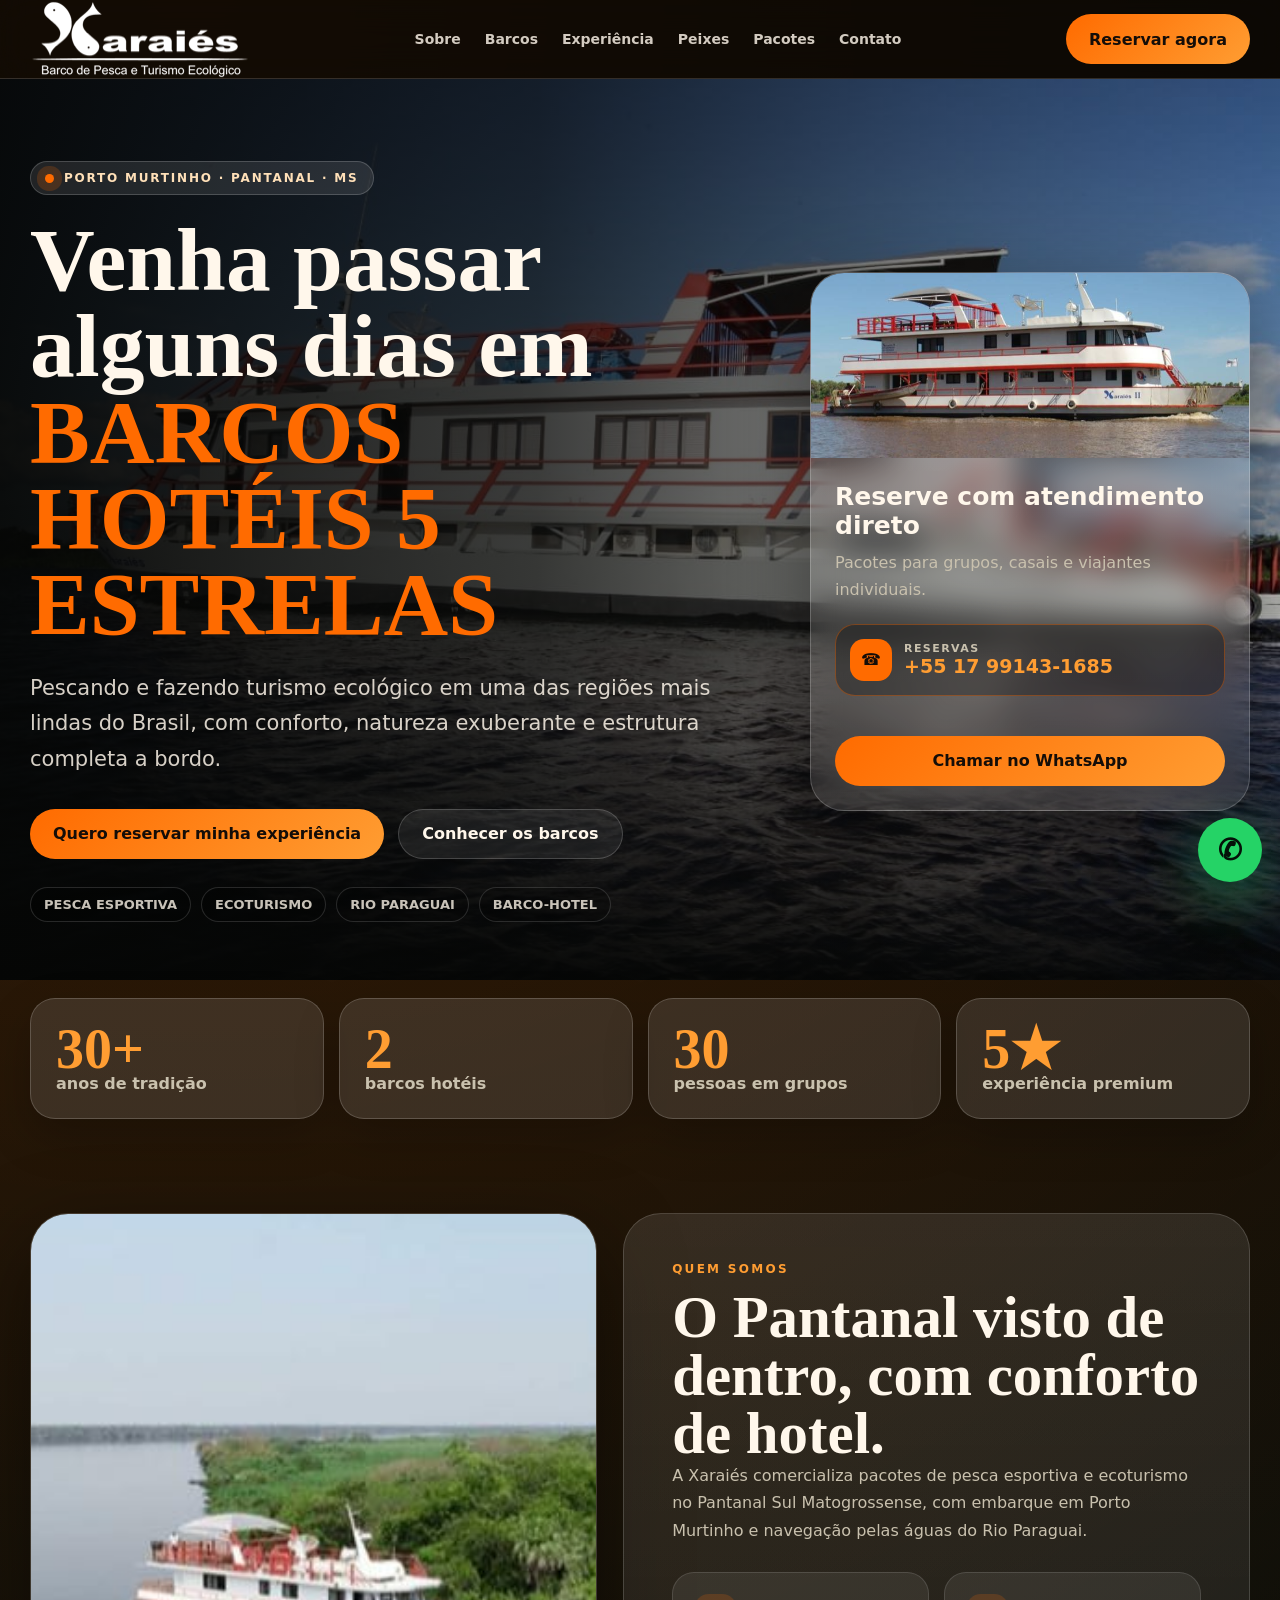
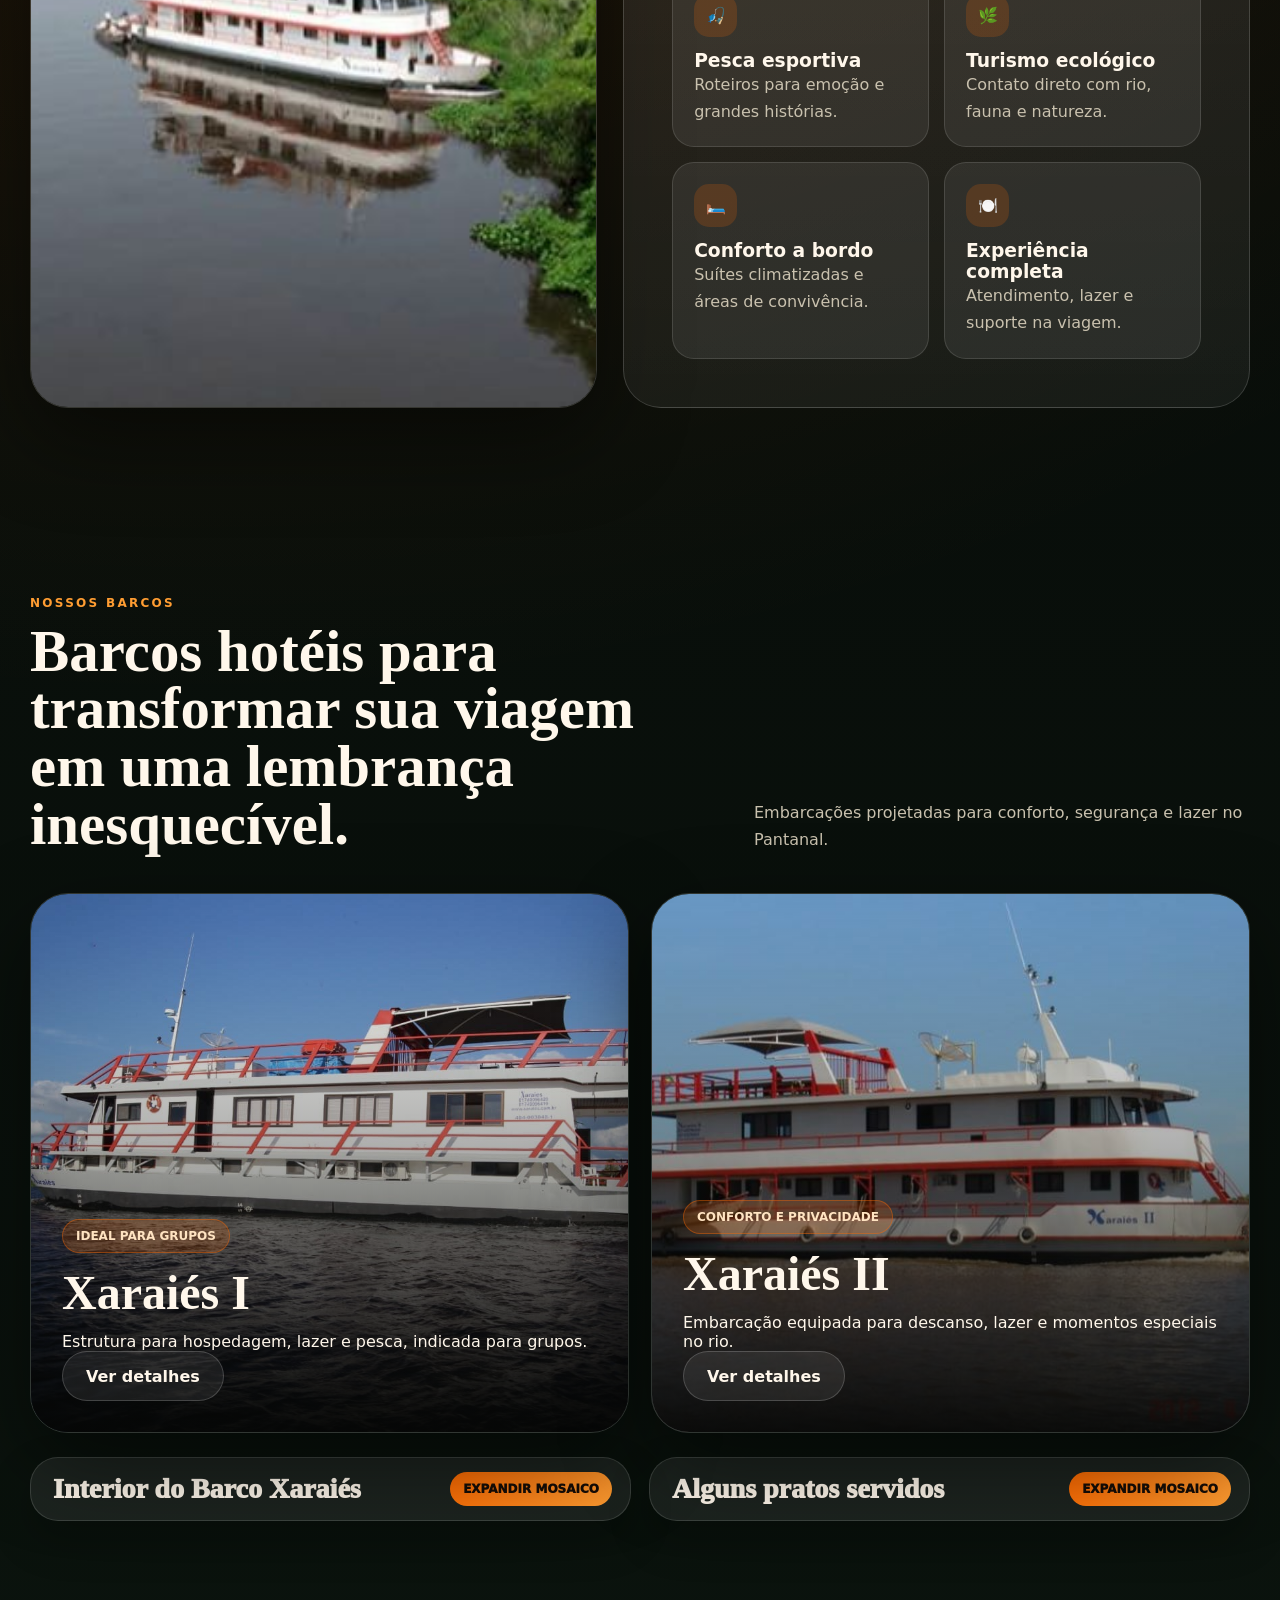
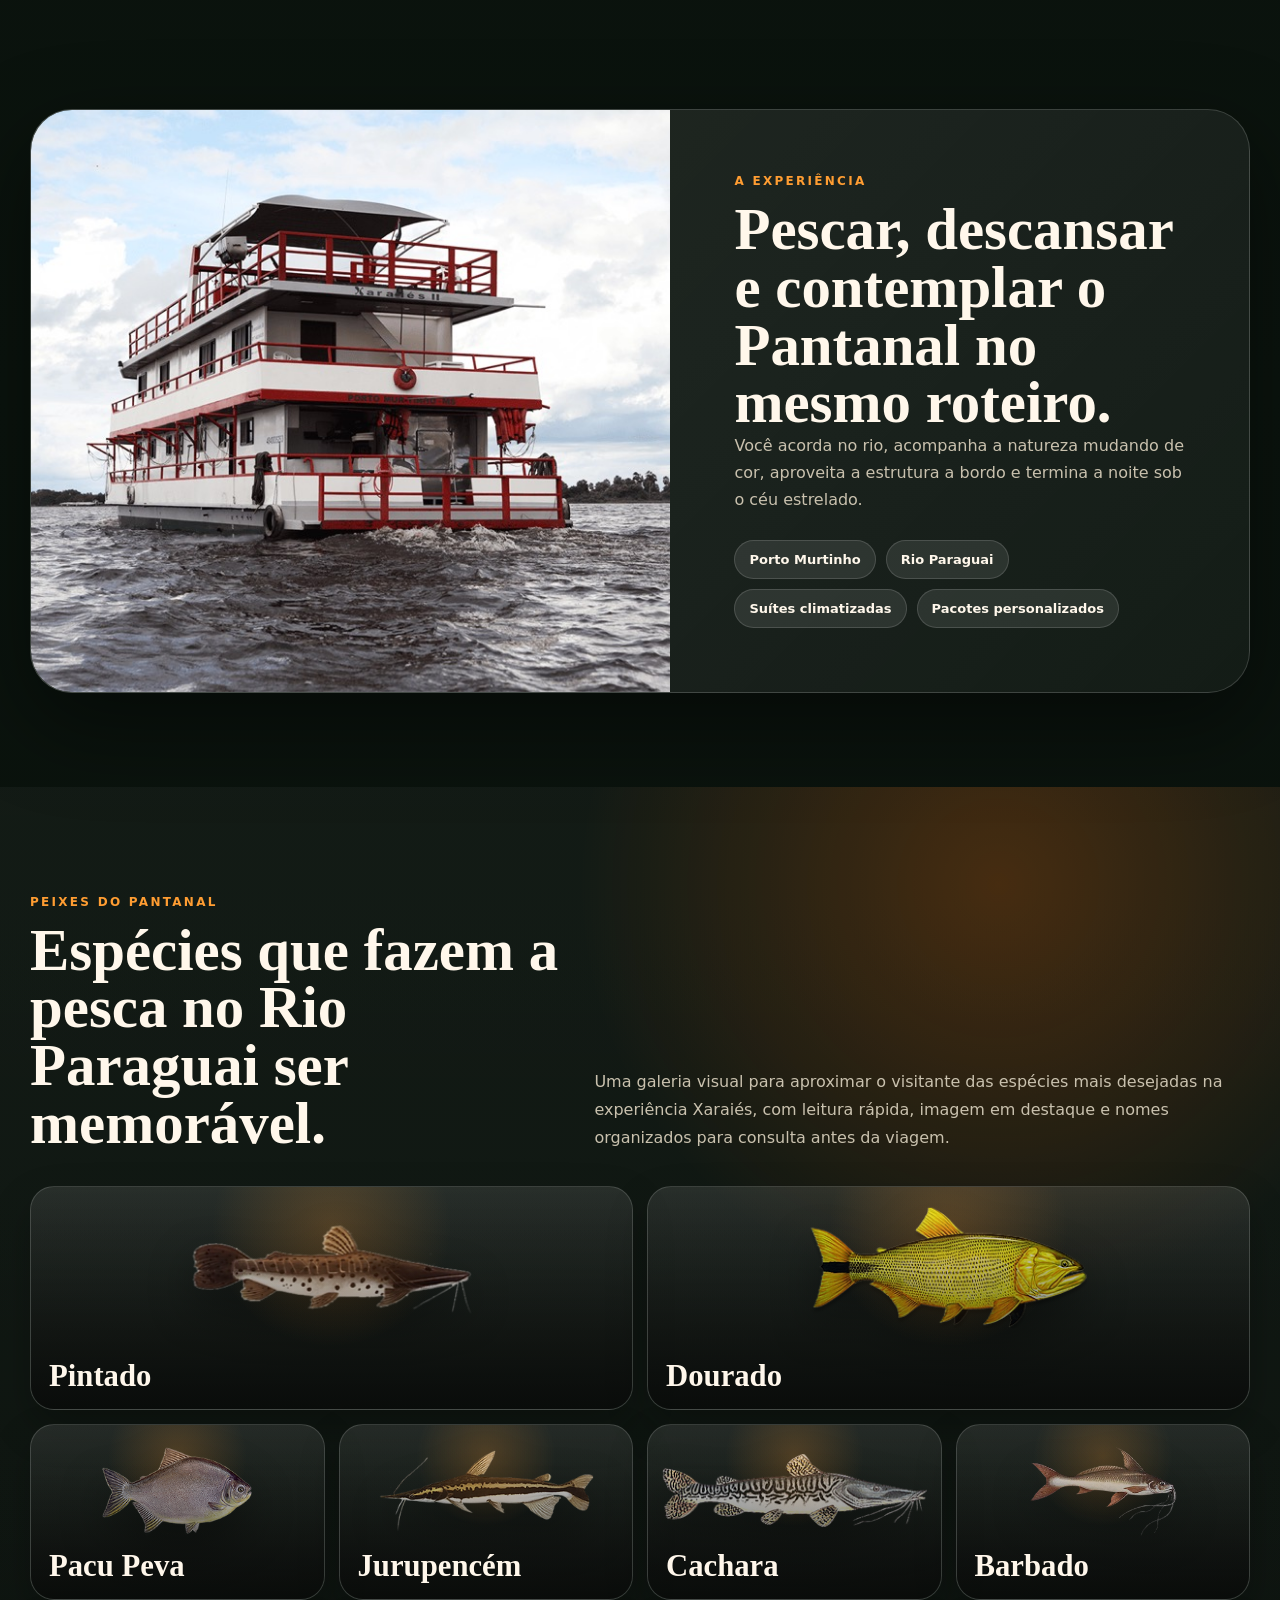
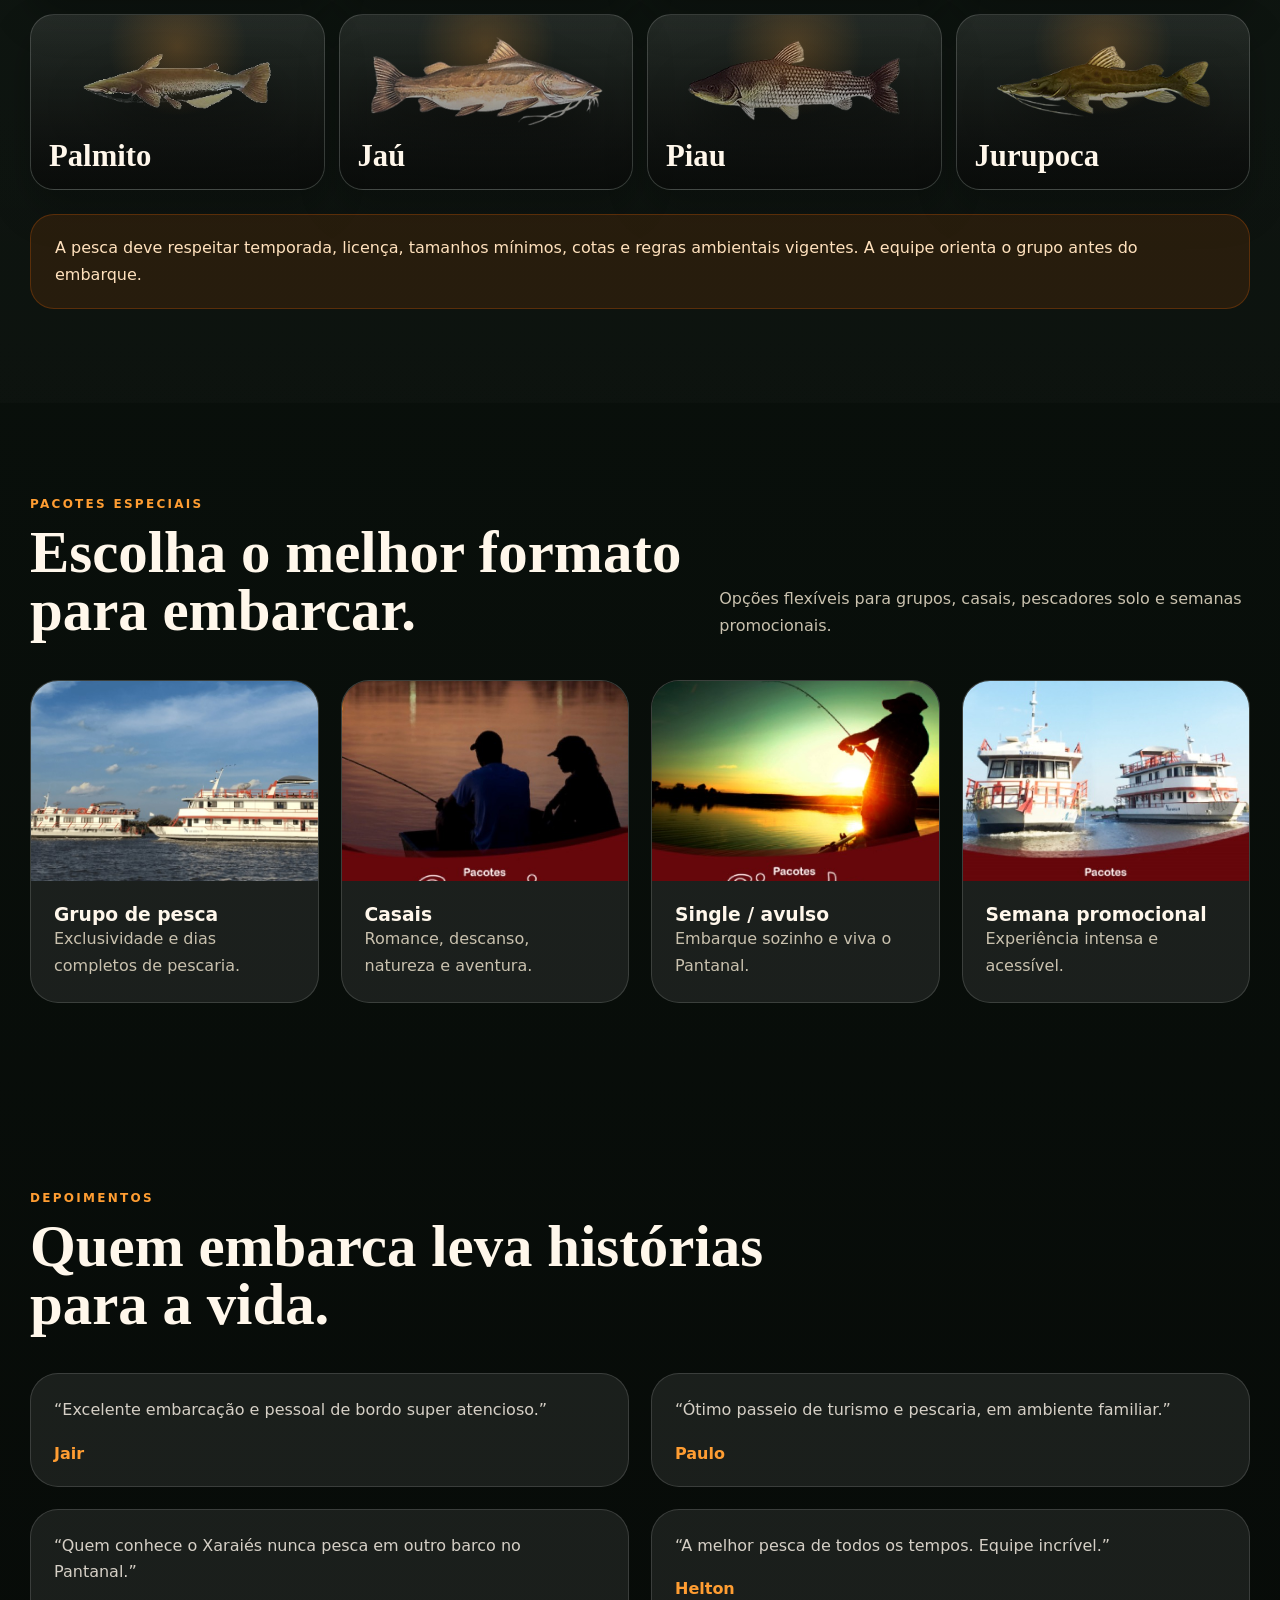
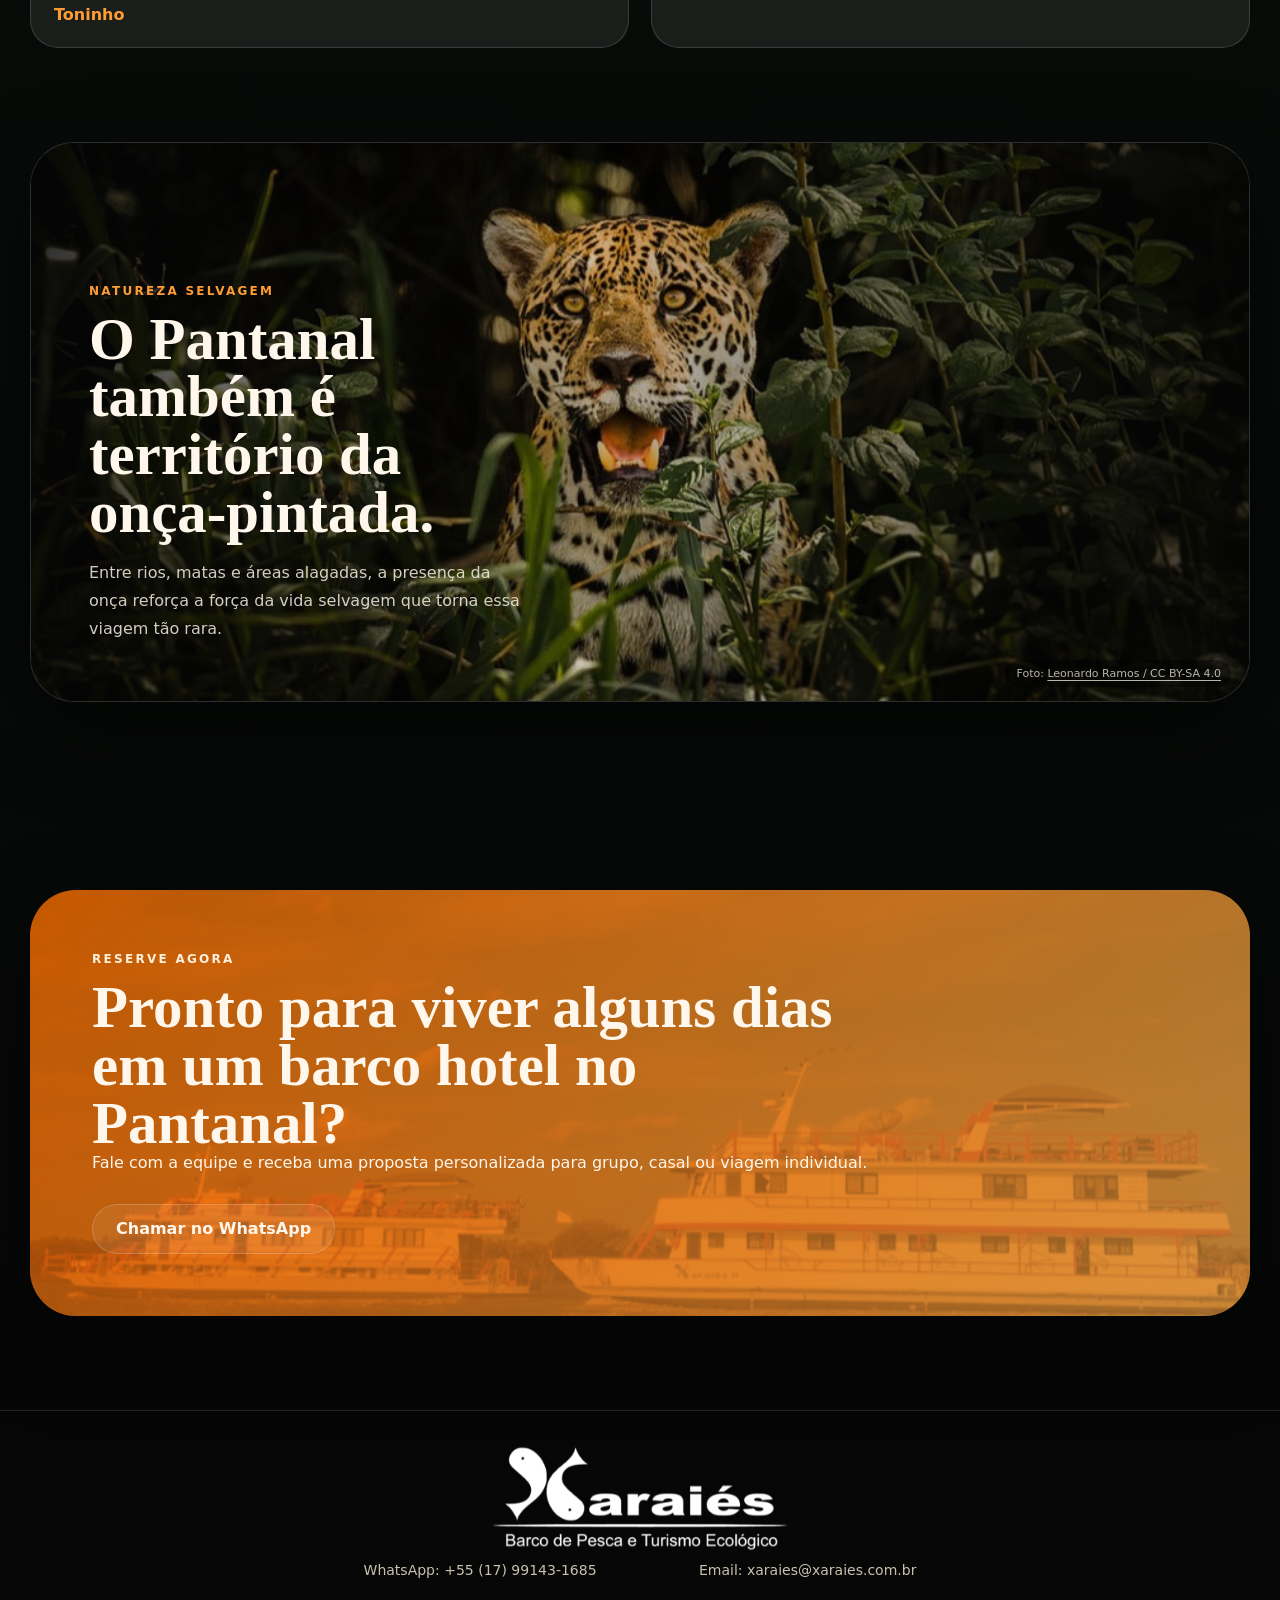
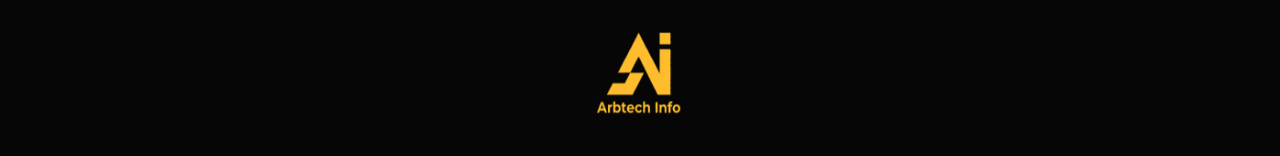
==== commit 7c59d895: "Atualiza landing Xaraies com mosaicos e detalhes" ====
--- a/index.html
+++ b/index.html
@@ -5,26 +5,27 @@
   <meta name="viewport" content="width=device-width,initial-scale=1">
   <title>Xaraiés — Barco Hotel no Pantanal</title>
   <meta name="description" content="Barcos hotéis, pesca esportiva e turismo ecológico no Pantanal, com embarque em Porto Murtinho, Mato Grosso do Sul.">
-  <link rel="preconnect" href="https://fonts.googleapis.com">
-  <link rel="preconnect" href="https://fonts.gstatic.com" crossorigin>
-  <link href="https://fonts.googleapis.com/css2?family=Bebas+Neue&family=Inter:wght@400;600;700;800;900&family=Playfair+Display:wght@800;900&display=swap" rel="stylesheet">
+  <link rel="preload" as="image" href="assets/optimized/hero-xaraies-1-640-q48.jpg" media="(max-width: 640px)" fetchpriority="high">
+  <link rel="preload" as="image" href="assets/optimized/hero-xaraies-1-1200.jpg" media="(min-width: 641px)" fetchpriority="high">
+  <link rel="icon" href="assets/xaraies-logo-white.png" type="image/png">
   <style>
-    :root{--bg:#050605;--white:#fff7eb;--muted:#c9c1ae;--orange:#ff6b00;--orange2:#ff9d32;--line:rgba(255,255,255,.15);--max:1220px;--shadow:0 30px 90px rgba(0,0,0,.48)}*{box-sizing:border-box;margin:0;padding:0}html{scroll-behavior:smooth}body{font-family:Inter,system-ui,sans-serif;background:radial-gradient(circle at 15% 0%,rgba(255,107,0,.24),transparent 28%),linear-gradient(180deg,#050605,#0b140e 44%,#050605);color:var(--white);overflow-x:hidden}a{color:inherit;text-decoration:none}img{max-width:100%;display:block}.wrap{width:min(var(--max),calc(100% - 34px));margin:auto}.topbar{position:sticky;top:0;z-index:50;background:rgba(5,6,5,.75);backdrop-filter:blur(18px);border-bottom:1px solid var(--line)}.nav{height:78px;display:flex;align-items:center;justify-content:space-between;gap:24px}.brand{display:inline-flex;align-items:center;gap:12px}.brand-logo{display:block;width:220px;height:auto}.footer-logo{width:min(300px,50vw);margin:0 auto 8px}.menu{display:flex;gap:24px;font-size:14px;font-weight:800;color:rgba(255,247,235,.82)}.btn{display:inline-flex;align-items:center;justify-content:center;min-height:50px;padding:0 23px;border-radius:999px;border:1px solid rgba(255,255,255,.18);background:rgba(255,255,255,.08);font-weight:900}.btn.primary{background:linear-gradient(135deg,var(--orange),var(--orange2));color:#140d08;border:0}.hero{position:relative;min-height:760px;display:grid;align-items:center;padding:82px 0 58px;isolation:isolate}.hero:before{content:"";position:absolute;inset:0;z-index:-2;background:linear-gradient(90deg,rgba(5,6,5,.96),rgba(5,6,5,.78) 42%,rgba(5,6,5,.15)),linear-gradient(0deg,rgba(5,6,5,.82) 0%,rgba(5,6,5,.34) 12%,transparent 30%),url('https://www.xaraies.com.br/wp-content/uploads/2025/08/5b8e7bda018da_51IMG_4035.jpeg') center right/cover no-repeat}.grid{display:grid;grid-template-columns:1.04fr .62fr;gap:42px;align-items:center}.eyebrow{display:inline-flex;gap:10px;align-items:center;margin-bottom:22px;padding:9px 14px;border-radius:999px;background:rgba(255,255,255,.1);border:1px solid rgba(255,255,255,.18);font-size:12px;font-weight:900;color:#ffe0b8;letter-spacing:.15em;text-transform:uppercase}.dot{width:9px;height:9px;border-radius:50%;background:var(--orange);box-shadow:0 0 0 8px rgba(255,107,0,.18)}h1{max-width:880px;font-family:Bebas Neue,Impact,sans-serif;font-size:clamp(58px,8.2vw,118px);line-height:.89;text-transform:uppercase}h1 span{display:block;color:var(--orange)}.lead{max-width:700px;margin-top:24px;color:rgba(255,247,235,.84);font-size:clamp(17px,2vw,21px);line-height:1.68}.actions{display:flex;flex-wrap:wrap;gap:14px;margin-top:32px}.chips{display:flex;flex-wrap:wrap;gap:10px;margin-top:28px}.chips span{padding:9px 13px;border-radius:999px;border:1px solid rgba(255,255,255,.14);background:rgba(0,0,0,.22);font-size:13px;font-weight:900;text-transform:uppercase;color:rgba(255,247,235,.78)}.card{border-radius:34px;background:linear-gradient(180deg,rgba(255,255,255,.16),rgba(255,255,255,.07));border:1px solid rgba(255,255,255,.2);box-shadow:var(--shadow);backdrop-filter:blur(16px);overflow:hidden}.card-img{min-height:185px;background:url('https://www.xaraies.com.br/wp-content/uploads/2025/08/5b8e81cef1c99_52DSC06501.jpeg') center/cover}.card-body{padding:24px}.card h3{font-size:25px;margin-bottom:9px}.card p,.muted{color:var(--muted);line-height:1.7}.phone{display:flex;gap:12px;align-items:center;margin:20px 0;padding:14px;border-radius:20px;background:rgba(0,0,0,.28);border:1px solid rgba(255,107,0,.36)}.phone i{width:42px;height:42px;border-radius:14px;background:var(--orange);color:#140d08;display:grid;place-items:center;font-style:normal;font-weight:900}.phone small{display:block;color:var(--muted);font-size:11px;font-weight:900;text-transform:uppercase;letter-spacing:.13em}.phone b{color:var(--orange2);font-size:19px}.stats{margin-top:18px;position:relative;z-index:3;display:grid;grid-template-columns:repeat(4,1fr);gap:15px}.stat{padding:25px;border-radius:25px;background:rgba(255,255,255,.11);border:1px solid rgba(255,255,255,.18);box-shadow:0 18px 45px rgba(0,0,0,.22)}.stat b{display:block;color:var(--orange2);font-family:Bebas Neue,Impact,sans-serif;font-size:56px;line-height:.9}.stat span{color:var(--muted);font-weight:800}section{padding:94px 0}.head{display:flex;align-items:end;justify-content:space-between;gap:34px;margin-bottom:40px}.kicker{color:var(--orange2);font-size:12px;font-weight:900;letter-spacing:.19em;text-transform:uppercase;margin-bottom:13px}h2{max-width:790px;font-family:Playfair Display,serif;font-size:clamp(36px,4.6vw,66px);line-height:.98;letter-spacing:-.045em}.split{display:grid;grid-template-columns:.95fr 1.05fr;gap:26px}.photo{min-height:560px;border-radius:38px;overflow:hidden;border:1px solid rgba(255,255,255,.16);box-shadow:var(--shadow)}.photo img{width:100%;height:100%;object-fit:cover}.box{padding:clamp(28px,4vw,48px);border-radius:38px;background:linear-gradient(180deg,rgba(255,255,255,.1),rgba(255,255,255,.055));border:1px solid rgba(255,255,255,.16)}.features{display:grid;grid-template-columns:repeat(2,1fr);gap:15px;margin-top:28px}.feature{padding:21px;border-radius:22px;background:rgba(255,255,255,.075);border:1px solid rgba(255,255,255,.12)}.feature i{width:43px;height:43px;border-radius:15px;background:rgba(255,107,0,.18);display:grid;place-items:center;font-style:normal;margin-bottom:13px}.boats,.packages,.quotes{display:grid;grid-template-columns:repeat(2,1fr);gap:22px}.boat{position:relative;min-height:540px;display:flex;align-items:flex-end;overflow:hidden;border-radius:38px;border:1px solid rgba(255,255,255,.16);box-shadow:var(--shadow)}.boat img{position:absolute;inset:0;width:100%;height:100%;object-fit:cover}.boat:after{content:"";position:absolute;inset:0;background:linear-gradient(0deg,rgba(5,6,5,.95),rgba(5,6,5,.34),transparent)}.boat div{position:relative;z-index:2;padding:31px}.badge{display:inline-flex;padding:9px 13px;border-radius:999px;background:rgba(255,107,0,.18);border:1px solid rgba(255,107,0,.38);color:#ffe4c2;font-size:12px;font-weight:900;text-transform:uppercase}.boat h3{font-family:Playfair Display,serif;font-size:48px;margin:12px 0}.experience{border-radius:42px;overflow:hidden;background:linear-gradient(135deg,rgba(255,255,255,.1),rgba(255,255,255,.04));border:1px solid rgba(255,255,255,.16);box-shadow:var(--shadow);display:grid;grid-template-columns:1.05fr .95fr}.experience .image{min-height:560px;background:url('https://www.xaraies.com.br/wp-content/uploads/2025/08/5bf18311abde4_xaraies-ii5bf182f2d2623_xaraies-ii1200X800-_0008_25-1.png') center/cover}.experience .copy{padding:clamp(32px,5vw,66px);display:grid;align-content:center}.pills{display:flex;flex-wrap:wrap;gap:10px;margin-top:26px}.pills span{padding:11px 14px;border-radius:999px;background:rgba(255,255,255,.095);border:1px solid rgba(255,255,255,.14);font-size:13px;font-weight:850}.packages{grid-template-columns:repeat(4,1fr)}.pkg,.quote{border-radius:28px;overflow:hidden;background:rgba(255,255,255,.08);border:1px solid rgba(255,255,255,.14)}.pkg img{height:200px;width:100%;object-fit:cover}.pkg div,.quote{padding:23px}.quote p{color:rgba(255,247,235,.82);line-height:1.65}.quote b{display:block;margin-top:20px;color:var(--orange2)}.cta{border-radius:46px;padding:clamp(34px,5vw,62px);background:linear-gradient(135deg,rgba(255,107,0,.94),rgba(255,170,70,.86)),url('https://www.xaraies.com.br/wp-content/uploads/2025/08/5c4b3847e4b21_134-1.png') center/cover;background-blend-mode:multiply;box-shadow:var(--shadow)}footer{padding:34px 0 38px;border-top:1px solid rgba(255,255,255,.12);color:var(--muted)}.foot{display:grid;grid-template-columns:1fr;justify-items:center;gap:0;text-align:center}.footer-brand{display:grid;justify-items:center;text-align:center}.footer-brand p{line-height:1.55;font-size:14px}.contact-line{display:flex;justify-content:center;gap:clamp(28px,8vw,120px);flex-wrap:wrap}.arbtech-mark{justify-self:center;text-align:center;margin-top:50px}.arbtech-logo{width:min(88px,14vw);margin:0 auto}.wa{position:fixed;right:18px;bottom:18px;z-index:120;width:64px;height:64px;border-radius:999px;display:grid;place-items:center;background:#25D366;color:#041108;font-size:29px;font-weight:950;box-shadow:0 18px 54px rgba(37,211,102,.38)}.fish-showcase{position:relative;padding-top:108px;background:radial-gradient(circle at 78% 8%,rgba(255,107,0,.22),transparent 28%),linear-gradient(180deg,rgba(255,255,255,.035),rgba(255,255,255,.015))}.fish-intro{display:grid;grid-template-columns:.9fr 1.1fr;gap:28px;align-items:end;margin-bottom:34px;position:relative;z-index:1}.fish-intro p{max-width:710px;color:var(--muted);line-height:1.75}.fish-grid{position:relative;z-index:1;display:grid;grid-template-columns:repeat(4,1fr);gap:14px}.fish-card{position:relative;min-height:176px;display:grid;align-content:end;overflow:hidden;border-radius:24px;background:linear-gradient(180deg,rgba(255,255,255,.1),rgba(255,255,255,.045));border:1px solid rgba(255,255,255,.14);box-shadow:0 18px 42px rgba(0,0,0,.24)}.fish-card.featured{grid-column:span 2;min-height:224px}.fish-card:before{content:"";position:absolute;inset:0;background:radial-gradient(circle at 50% 18%,rgba(255,157,50,.22),transparent 34%),linear-gradient(180deg,rgba(5,6,5,.02),rgba(5,6,5,.76));z-index:1}.fish-card img{position:absolute;inset:22px 16px auto;width:calc(100% - 32px);height:88px;object-fit:contain;filter:drop-shadow(0 18px 22px rgba(0,0,0,.4));transform:scale(1.02);transition:transform .35s ease}.fish-card.featured img{height:118px;inset-top:28px}.fish-card:hover img{transform:scale(1.08) translateY(-4px)}.fish-card div{position:relative;z-index:2;padding:18px}.fish-card h3{font-family:Playfair Display,serif;font-size:clamp(23px,2.4vw,34px);line-height:.98;letter-spacing:-.035em}.fish-note{position:relative;z-index:1;margin-top:24px;padding:20px 24px;border-radius:24px;background:rgba(255,107,0,.11);border:1px solid rgba(255,107,0,.24);color:#ffe1bd;line-height:1.65}.jaguar-band{padding-top:0}.jaguar-photo{position:relative;min-height:560px;display:grid;align-items:end;overflow:hidden;border-radius:44px;background:linear-gradient(90deg,rgba(5,6,5,.82),rgba(5,6,5,.2) 46%,rgba(5,6,5,.78)),url('assets/pantanal-onca.jpg') center/cover no-repeat;border:1px solid rgba(255,255,255,.16);box-shadow:var(--shadow)}.jaguar-copy{max-width:560px;padding:clamp(28px,5vw,58px)}.jaguar-copy h2{max-width:540px}.jaguar-copy p{margin-top:18px;color:rgba(255,247,235,.82);line-height:1.75}.photo-credit{position:absolute;right:18px;bottom:14px;padding:7px 10px;border-radius:999px;background:rgba(0,0,0,.45);color:rgba(255,247,235,.72);font-size:11px}.photo-credit a{text-decoration:underline;text-underline-offset:3px}@media(max-width:980px){.menu{display:none}.grid,.split,.experience{grid-template-columns:1fr}.foot{grid-template-columns:1fr;align-items:center;gap:0}.arbtech-mark{justify-self:center;text-align:center}.arbtech-logo{margin:0 auto;width:min(82px,26vw)}.stats,.packages,.quotes,.fish-grid{grid-template-columns:repeat(2,1fr)}.fish-intro{grid-template-columns:1fr}.fish-card.featured{grid-column:span 1}.jaguar-photo{min-height:440px}}@media(max-width:640px){.brand-logo{width:176px}.footer-logo{width:min(260px,82vw)}.contact-line{gap:6px;display:grid}.topbar .btn{display:none}.hero{min-height:auto;padding:48px 0 34px}.stats{margin-top:14px}.stats,.features,.boats,.packages,.quotes,.fish-grid{grid-template-columns:1fr}.fish-showcase{padding-top:72px}.fish-card,.fish-card.featured{min-height:178px}.fish-card img,.fish-card.featured img{height:88px}.jaguar-photo{min-height:390px;border-radius:30px}.jaguar-copy{padding:28px}.photo-credit{position:static;display:inline-flex;margin:0 0 18px 28px}.head{display:block}.photo{min-height:390px}section{padding:68px 0}}
+    :root{--bg:#050605;--white:#fff7eb;--muted:#c9c1ae;--orange:#ff6b00;--orange2:#ff9d32;--line:rgba(255,255,255,.15);--max:1220px;--shadow:0 30px 90px rgba(0,0,0,.48)}*{box-sizing:border-box;margin:0;padding:0}html{scroll-behavior:smooth}body{font-family:system-ui,-apple-system,BlinkMacSystemFont,'Segoe UI',sans-serif;background:radial-gradient(circle at 15% 0%,rgba(255,107,0,.24),transparent 28%),linear-gradient(180deg,#050605,#0b140e 44%,#050605);color:var(--white);overflow-x:hidden}a{color:inherit;text-decoration:none}img{max-width:100%;height:auto;display:block}.wrap{width:min(var(--max),calc(100% - 34px));margin:auto}.topbar{position:sticky;top:0;z-index:50;background:rgba(5,6,5,.75);backdrop-filter:blur(18px);border-bottom:1px solid var(--line)}.nav{height:78px;display:flex;align-items:center;justify-content:space-between;gap:24px}.brand{display:inline-flex;align-items:center;gap:12px}.brand-logo{display:block;width:220px;height:auto}.footer-logo{width:min(300px,50vw);height:auto;margin:0 auto 8px}.menu{display:flex;gap:24px;font-size:14px;font-weight:800;color:rgba(255,247,235,.82)}.btn{display:inline-flex;align-items:center;justify-content:center;min-height:50px;padding:0 23px;border-radius:999px;border:1px solid rgba(255,255,255,.18);background:rgba(255,255,255,.08);font-weight:900}.btn.primary{background:linear-gradient(135deg,var(--orange),var(--orange2));color:#140d08;border:0}.hero{position:relative;min-height:760px;display:grid;align-items:center;padding:82px 0 58px;isolation:isolate}.hero:before{content:"";position:absolute;inset:0;z-index:-2;background:linear-gradient(90deg,rgba(5,6,5,.96),rgba(5,6,5,.78) 42%,rgba(5,6,5,.15)),linear-gradient(0deg,rgba(5,6,5,.82) 0%,rgba(5,6,5,.34) 12%,transparent 30%),url('assets/optimized/hero-xaraies-1-1200.jpg') center right/cover no-repeat}.grid{display:grid;grid-template-columns:1.04fr .62fr;gap:42px;align-items:center}.eyebrow{display:inline-flex;gap:10px;align-items:center;margin-bottom:22px;padding:9px 14px;border-radius:999px;background:rgba(255,255,255,.1);border:1px solid rgba(255,255,255,.18);font-size:12px;font-weight:900;color:#ffe0b8;letter-spacing:.15em;text-transform:uppercase}.dot{width:9px;height:9px;border-radius:50%;background:var(--orange);box-shadow:0 0 0 8px rgba(255,107,0,.18)}h1{max-width:880px;font-family:Georgia,'Times New Roman',serif;font-size:clamp(52px,7vw,96px);line-height:.96;letter-spacing:0}h1 span{display:block;color:var(--orange)}.lead{max-width:700px;margin-top:24px;color:rgba(255,247,235,.84);font-size:clamp(17px,2vw,21px);line-height:1.68}.actions{display:flex;flex-wrap:wrap;gap:14px;margin-top:32px}.chips{display:flex;flex-wrap:wrap;gap:10px;margin-top:28px}.chips span{padding:9px 13px;border-radius:999px;border:1px solid rgba(255,255,255,.14);background:rgba(0,0,0,.22);font-size:13px;font-weight:900;text-transform:uppercase;color:rgba(255,247,235,.78)}.card{border-radius:34px;background:linear-gradient(180deg,rgba(255,255,255,.16),rgba(255,255,255,.07));border:1px solid rgba(255,255,255,.2);box-shadow:var(--shadow);backdrop-filter:blur(16px);overflow:hidden}.card-img{min-height:185px;background:url('assets/optimized/xaraies-2-760-q50.jpg') center/cover}.card-body{padding:24px}.card h3{font-size:25px;margin-bottom:9px}.card p,.muted{color:var(--muted);line-height:1.7}.phone{display:flex;gap:12px;align-items:center;margin:20px 0;padding:14px;border-radius:20px;background:rgba(0,0,0,.28);border:1px solid rgba(255,107,0,.36)}.phone i{width:42px;height:42px;border-radius:14px;background:var(--orange);color:#140d08;display:grid;place-items:center;font-style:normal;font-weight:900}.phone small{display:block;color:var(--muted);font-size:11px;font-weight:900;text-transform:uppercase;letter-spacing:.13em}.phone b{color:var(--orange2);font-size:19px}.stats{margin-top:18px;position:relative;z-index:3;display:grid;grid-template-columns:repeat(4,1fr);gap:15px}.stat{padding:25px;border-radius:25px;background:rgba(255,255,255,.11);border:1px solid rgba(255,255,255,.18);box-shadow:0 18px 45px rgba(0,0,0,.22)}.stat b{display:block;color:var(--orange2);font-family:Georgia,'Times New Roman',serif;font-size:56px;line-height:.9}.stat span{color:var(--muted);font-weight:800}section{padding:94px 0}.head{display:flex;align-items:end;justify-content:space-between;gap:34px;margin-bottom:40px}.kicker{color:var(--orange2);font-size:12px;font-weight:900;letter-spacing:.19em;text-transform:uppercase;margin-bottom:13px}h2{max-width:790px;font-family:Georgia,'Times New Roman',serif;font-size:clamp(36px,4.6vw,66px);line-height:.98;letter-spacing:0}.split{display:grid;grid-template-columns:.95fr 1.05fr;gap:26px}.photo{min-height:560px;border-radius:38px;overflow:hidden;border:1px solid rgba(255,255,255,.16);box-shadow:var(--shadow)}.photo img{width:100%;height:100%;object-fit:cover}.box{padding:clamp(28px,4vw,48px);border-radius:38px;background:linear-gradient(180deg,rgba(255,255,255,.1),rgba(255,255,255,.055));border:1px solid rgba(255,255,255,.16)}.features{display:grid;grid-template-columns:repeat(2,1fr);gap:15px;margin-top:28px}.feature{padding:21px;border-radius:22px;background:rgba(255,255,255,.075);border:1px solid rgba(255,255,255,.12)}.feature i{width:43px;height:43px;border-radius:15px;background:rgba(255,107,0,.18);display:grid;place-items:center;font-style:normal;margin-bottom:13px}.boats,.packages,.quotes{display:grid;grid-template-columns:repeat(2,1fr);gap:22px}.boat{position:relative;min-height:540px;display:flex;align-items:flex-end;overflow:hidden;border-radius:38px;border:1px solid rgba(255,255,255,.16);box-shadow:var(--shadow)}.boat img{position:absolute;inset:0;width:100%;height:100%;object-fit:cover}.boat:after{content:"";position:absolute;inset:0;background:linear-gradient(0deg,rgba(5,6,5,.95),rgba(5,6,5,.34),transparent)}.boat div{position:relative;z-index:2;padding:31px}.badge{display:inline-flex;padding:9px 13px;border-radius:999px;background:rgba(255,107,0,.18);border:1px solid rgba(255,107,0,.38);color:#ffe4c2;font-size:12px;font-weight:900;text-transform:uppercase}.boat h3{font-family:Georgia,'Times New Roman',serif;font-size:48px;margin:12px 0}.experience{border-radius:42px;overflow:hidden;background:linear-gradient(135deg,rgba(255,255,255,.1),rgba(255,255,255,.04));border:1px solid rgba(255,255,255,.16);box-shadow:var(--shadow);display:grid;grid-template-columns:1.05fr .95fr}.experience .image{position:relative;min-height:560px;overflow:hidden;background:#10170f}.experience .image img{width:100%;height:100%;object-fit:cover;position:absolute;inset:0}.experience .copy{padding:clamp(32px,5vw,66px);display:grid;align-content:center}.pills{display:flex;flex-wrap:wrap;gap:10px;margin-top:26px}.pills span{padding:11px 14px;border-radius:999px;background:rgba(255,255,255,.095);border:1px solid rgba(255,255,255,.14);font-size:13px;font-weight:850}.packages{grid-template-columns:repeat(4,1fr)}.pkg,.quote{border-radius:28px;overflow:hidden;background:rgba(255,255,255,.08);border:1px solid rgba(255,255,255,.14)}.pkg img{height:200px;width:100%;object-fit:cover}.pkg div,.quote{padding:23px}.quote p{color:rgba(255,247,235,.82);line-height:1.65}.quote b{display:block;margin-top:20px;color:var(--orange2)}.cta{position:relative;overflow:hidden;border-radius:46px;padding:clamp(34px,5vw,62px);background:linear-gradient(135deg,rgba(255,107,0,.94),rgba(255,170,70,.86));box-shadow:var(--shadow)}.cta>*{position:relative;z-index:1}.cta-bg{position:absolute;inset:0;width:100%;height:100%;object-fit:cover;opacity:.34;mix-blend-mode:multiply}footer{padding:34px 0 38px;border-top:1px solid rgba(255,255,255,.12);color:var(--muted)}.foot{display:grid;grid-template-columns:1fr;justify-items:center;gap:0;text-align:center}.footer-brand{display:grid;justify-items:center;text-align:center}.footer-brand p{line-height:1.55;font-size:14px}.contact-line{display:flex;justify-content:center;gap:clamp(28px,8vw,120px);flex-wrap:wrap}.arbtech-mark{justify-self:center;text-align:center;margin-top:50px}.arbtech-logo{width:min(88px,14vw);height:auto;margin:0 auto}.wa{position:fixed;right:18px;bottom:18px;z-index:120;width:64px;height:64px;border-radius:999px;display:grid;place-items:center;background:#25D366;color:#041108;font-size:29px;font-weight:950;box-shadow:0 18px 54px rgba(37,211,102,.38)}.fish-showcase{position:relative;padding-top:108px;background:radial-gradient(circle at 78% 8%,rgba(255,107,0,.22),transparent 28%),linear-gradient(180deg,rgba(255,255,255,.035),rgba(255,255,255,.015))}.fish-intro{display:grid;grid-template-columns:.9fr 1.1fr;gap:28px;align-items:end;margin-bottom:34px;position:relative;z-index:1}.fish-intro p{max-width:710px;color:var(--muted);line-height:1.75}.fish-grid{position:relative;z-index:1;display:grid;grid-template-columns:repeat(4,1fr);gap:14px}.fish-card{position:relative;min-height:176px;display:grid;align-content:end;overflow:hidden;border-radius:24px;background:linear-gradient(180deg,rgba(255,255,255,.1),rgba(255,255,255,.045));border:1px solid rgba(255,255,255,.14);box-shadow:0 18px 42px rgba(0,0,0,.24)}.fish-card.featured{grid-column:span 2;min-height:224px}.fish-card:before{content:"";position:absolute;inset:0;background:radial-gradient(circle at 50% 18%,rgba(255,157,50,.22),transparent 34%),linear-gradient(180deg,rgba(5,6,5,.02),rgba(5,6,5,.76));z-index:1}.fish-card img{position:absolute;inset:22px 16px auto;width:calc(100% - 32px);height:88px;object-fit:contain;filter:drop-shadow(0 18px 22px rgba(0,0,0,.4));transform:scale(1.02);transition:transform .35s ease}.fish-card.featured img{height:118px;inset-top:28px}.fish-card:hover img{transform:scale(1.08) translateY(-4px)}.fish-card div{position:relative;z-index:2;padding:18px}.fish-card h3{font-family:Georgia,'Times New Roman',serif;font-size:clamp(23px,2.4vw,34px);line-height:.98;letter-spacing:0}.fish-note{position:relative;z-index:1;margin-top:24px;padding:20px 24px;border-radius:24px;background:rgba(255,107,0,.11);border:1px solid rgba(255,107,0,.24);color:#ffe1bd;line-height:1.65}.jaguar-band{padding-top:0}.jaguar-photo{position:relative;min-height:560px;display:grid;align-items:end;overflow:hidden;border-radius:44px;background:#050605;border:1px solid rgba(255,255,255,.16);box-shadow:var(--shadow)}.jaguar-photo:before{content:"";position:absolute;inset:0;z-index:1;background:linear-gradient(90deg,rgba(5,6,5,.82),rgba(5,6,5,.2) 46%,rgba(5,6,5,.78))}.jaguar-bg{position:absolute;inset:0;width:100%;height:100%;object-fit:cover;z-index:0}.jaguar-copy{position:relative;z-index:2;max-width:560px;padding:clamp(28px,5vw,58px)}.jaguar-copy h2{max-width:540px}.jaguar-copy p{margin-top:18px;color:rgba(255,247,235,.82);line-height:1.75}.photo-credit{position:absolute;z-index:2;right:18px;bottom:14px;padding:7px 10px;border-radius:999px;background:rgba(0,0,0,.45);color:rgba(255,247,235,.72);font-size:11px}.photo-credit a{text-decoration:underline;text-underline-offset:3px}@media(max-width:980px){.menu{display:none}.grid,.split,.experience{grid-template-columns:1fr}.foot{grid-template-columns:1fr;align-items:center;gap:0}.arbtech-mark{justify-self:center;text-align:center}.arbtech-logo{margin:0 auto;width:min(82px,26vw)}.stats,.packages,.quotes,.fish-grid{grid-template-columns:repeat(2,1fr)}.fish-intro{grid-template-columns:1fr}.fish-card.featured{grid-column:span 1}.jaguar-photo{min-height:440px}}@media(max-width:640px){.hero:before{background:linear-gradient(90deg,rgba(5,6,5,.96),rgba(5,6,5,.72) 58%,rgba(5,6,5,.2)),linear-gradient(0deg,rgba(5,6,5,.84) 0%,rgba(5,6,5,.42) 18%,transparent 36%),url('assets/optimized/hero-xaraies-1-640-q48.jpg') center right/cover no-repeat}.brand-logo{width:176px}.footer-logo{width:min(260px,82vw)}.contact-line{gap:6px;display:grid}.topbar .btn{display:none}.hero{min-height:auto;padding:48px 0 34px}.stats{margin-top:14px}.stats,.features,.boats,.packages,.quotes,.fish-grid{grid-template-columns:1fr}.fish-showcase{padding-top:72px}.fish-card,.fish-card.featured{min-height:178px}.fish-card img,.fish-card.featured img{height:88px}.jaguar-photo{min-height:390px;border-radius:30px}.jaguar-copy{padding:28px}.photo-credit{position:static;display:inline-flex;margin:0 0 18px 28px}.head{display:block}.photo{min-height:390px}section{padding:68px 0}}
+  .boat-mosaic-actions{display:grid;grid-template-columns:repeat(2,1fr);gap:18px;margin-top:24px}.mosaic-toggle{overflow:hidden;border-radius:28px;background:rgba(255,255,255,.075);border:1px solid rgba(255,255,255,.14);box-shadow:0 18px 44px rgba(0,0,0,.24)}.mosaic-toggle summary{min-height:62px;display:flex;align-items:center;justify-content:space-between;gap:16px;padding:14px 18px 14px 22px;cursor:pointer;list-style:none;font-weight:950;color:#fff7eb}.mosaic-toggle summary::-webkit-details-marker{display:none}.mosaic-toggle summary span:first-child{font-family:Georgia,'Times New Roman',serif;font-size:clamp(20px,2.2vw,28px);line-height:1.08}.mosaic-toggle summary span:last-child{flex:0 0 auto;padding:10px 13px;border-radius:999px;background:linear-gradient(135deg,var(--orange),var(--orange2));color:#160d07;font-size:12px;text-transform:uppercase}.mosaic-toggle[open] summary span:last-child{background:rgba(255,255,255,.12);color:#ffe0b8;border:1px solid rgba(255,255,255,.14)}.mosaic-panel{padding:0 14px 14px}.mosaic-panel img{width:100%;border-radius:22px;border:1px solid rgba(255,255,255,.14);box-shadow:0 16px 44px rgba(0,0,0,.32)}@media(max-width:980px){.boat-mosaic-actions{grid-template-columns:1fr}}@media(max-width:640px){.mosaic-toggle summary{align-items:flex-start;flex-direction:column}.mosaic-panel{padding:0 10px 10px}.mosaic-panel img{border-radius:18px}}
   </style>
 </head>
 <body>
 <a class="wa" href="https://wa.me/5517991431685" aria-label="WhatsApp">✆</a>
-<header class="topbar"><nav class="nav wrap"><a class="brand" href="#inicio"><img class="brand-logo" src="assets/xaraies-logo-white.png" alt="Xaraiés Barco Hotel"></a><div class="menu"><a href="#sobre">Sobre</a><a href="#barcos">Barcos</a><a href="#experiencia">Experiência</a><a href="#peixes">Peixes</a><a href="#pacotes">Pacotes</a><a href="#contato">Contato</a></div><a class="btn primary" href="https://wa.me/5517991431685?text=Olá,%20quero%20reservar%20uma%20experiência%20Xaraiés">Reservar agora</a></nav></header>
+<header class="topbar"><nav class="nav wrap"><a class="brand" href="#inicio"><img class="brand-logo" src="assets/optimized/xaraies-logo-white-220.png" srcset="assets/optimized/xaraies-logo-white-176.png 176w, assets/optimized/xaraies-logo-white-220.png 220w" sizes="(max-width: 640px) 176px, 220px" alt="Xaraiés Barco Hotel" width="220" height="79" fetchpriority="high" decoding="async"></a><div class="menu"><a href="#sobre">Sobre</a><a href="#barcos">Barcos</a><a href="#experiencia">Experiência</a><a href="#peixes">Peixes</a><a href="#pacotes">Pacotes</a><a href="#contato">Contato</a></div><a class="btn primary" href="https://wa.me/5517991431685?text=Olá,%20quero%20reservar%20uma%20experiência%20Xaraiés">Reservar agora</a></nav></header>
 <main id="inicio">
-<section class="hero"><div class="wrap grid"><div><div class="eyebrow"><span class="dot"></span> Porto Murtinho · Pantanal · MS</div><h1>Venha passar alguns dias em <span>barcos hotéis 5 estrelas</span></h1><p class="lead">Pescando e fazendo turismo ecológico em uma das regiões mais lindas do Brasil, com conforto, natureza exuberante e estrutura completa a bordo.</p><div class="actions"><a class="btn primary" href="https://wa.me/5517991431685?text=Olá,%20quero%20informações%20sobre%20pacotes%20do%20barco%20hotel%20no%20Pantanal">Quero reservar minha experiência</a><a class="btn" href="#barcos">Conhecer os barcos</a></div><div class="chips"><span>Pesca esportiva</span><span>Ecoturismo</span><span>Rio Paraguai</span><span>Barco-hotel</span></div></div><aside class="card"><div class="card-img"></div><div class="card-body"><h3>Reserve com atendimento direto</h3><p>Pacotes para grupos, casais e viajantes individuais.</p><div class="phone"><i>☎</i><span><small>Reservas</small><b>+55 17 99143-1685</b></span></div><a class="btn primary" style="width:100%;margin-top:20px" href="https://wa.me/5517991431685">Chamar no WhatsApp</a></div></aside></div></section>
+<section class="hero"><div class="wrap grid"><div><div class="eyebrow"><span class="dot"></span> Porto Murtinho · Pantanal · MS</div><h1>Venha passar alguns dias em <span>BARCOS HOTÉIS 5 ESTRELAS</span></h1><p class="lead">Pescando e fazendo turismo ecológico em uma das regiões mais lindas do Brasil, com conforto, natureza exuberante e estrutura completa a bordo.</p><div class="actions"><a class="btn primary" href="https://wa.me/5517991431685?text=Olá,%20quero%20informações%20sobre%20pacotes%20do%20barco%20hotel%20no%20Pantanal">Quero reservar minha experiência</a><a class="btn" href="#barcos">Conhecer os barcos</a></div><div class="chips"><span>Pesca esportiva</span><span>Ecoturismo</span><span>Rio Paraguai</span><span>Barco-hotel</span></div></div><aside class="card"><div class="card-img"></div><div class="card-body"><h3>Reserve com atendimento direto</h3><p>Pacotes para grupos, casais e viajantes individuais.</p><div class="phone"><i>☎</i><span><small>Reservas</small><b>+55 17 99143-1685</b></span></div><a class="btn primary" style="width:100%;margin-top:20px" href="https://wa.me/5517991431685">Chamar no WhatsApp</a></div></aside></div></section>
 <div class="wrap stats"><div class="stat"><b>30+</b><span>anos de tradição</span></div><div class="stat"><b>2</b><span>barcos hotéis</span></div><div class="stat"><b>30</b><span>pessoas em grupos</span></div><div class="stat"><b>5★</b><span>experiência premium</span></div></div>
-<section id="sobre"><div class="wrap split"><figure class="photo"><img src="https://www.xaraies.com.br/wp-content/uploads/2025/08/5c48681369f02_10Sem_20T_C3_ADtulo-1.png" alt="Experiência no Pantanal"></figure><div class="box"><div class="kicker">Quem somos</div><h2>O Pantanal visto de dentro, com conforto de hotel.</h2><p class="muted">A Xaraiés comercializa pacotes de pesca esportiva e ecoturismo no Pantanal Sul Matogrossense, com embarque em Porto Murtinho e navegação pelas águas do Rio Paraguai.</p><div class="features"><div class="feature"><i>🎣</i><h3>Pesca esportiva</h3><p class="muted">Roteiros para emoção e grandes histórias.</p></div><div class="feature"><i>🌿</i><h3>Turismo ecológico</h3><p class="muted">Contato direto com rio, fauna e natureza.</p></div><div class="feature"><i>🛏️</i><h3>Conforto a bordo</h3><p class="muted">Suítes climatizadas e áreas de convivência.</p></div><div class="feature"><i>🍽️</i><h3>Experiência completa</h3><p class="muted">Atendimento, lazer e suporte na viagem.</p></div></div></div></div></section>
-<section id="barcos"><div class="wrap"><div class="head"><div><div class="kicker">Nossos barcos</div><h2>Barcos hotéis para transformar sua viagem em uma lembrança inesquecível.</h2></div><p class="muted">Embarcações projetadas para conforto, segurança e lazer no Pantanal.</p></div><div class="boats"><article class="boat"><img src="https://www.xaraies.com.br/wp-content/uploads/2025/08/5b8e7bda018da_51IMG_4035.jpeg" alt="Xaraiés I"><div><span class="badge">Ideal para grupos</span><h3>Xaraiés I</h3><p>Estrutura para hospedagem, lazer e pesca, indicada para grupos.</p><a class="btn" href="https://www.xaraies.com.br/xaraies-1/">Ver detalhes</a></div></article><article class="boat"><img src="https://www.xaraies.com.br/wp-content/uploads/2025/08/5b8e81cef1c99_52DSC06501.jpeg" alt="Xaraiés II"><div><span class="badge">Conforto e privacidade</span><h3>Xaraiés II</h3><p>Embarcação equipada para descanso, lazer e momentos especiais no rio.</p><a class="btn" href="https://www.xaraies.com.br/xaraies-2/">Ver detalhes</a></div></article></div></div></section>
-<section id="experiencia"><div class="wrap experience"><div class="image"></div><div class="copy"><div class="kicker">A experiência</div><h2>Pescar, descansar e contemplar o Pantanal no mesmo roteiro.</h2><p class="muted">Você acorda no rio, acompanha a natureza mudando de cor, aproveita a estrutura a bordo e termina a noite sob o céu estrelado.</p><div class="pills"><span>Porto Murtinho</span><span>Rio Paraguai</span><span>Suítes climatizadas</span><span>Pacotes personalizados</span></div></div></div></section>
-<section class="fish-showcase" id="peixes"><div class="wrap"><div class="fish-intro"><div><div class="kicker">Peixes do Pantanal</div><h2>Espécies que fazem a pesca no Rio Paraguai ser memorável.</h2></div><p>Uma galeria visual para aproximar o visitante das espécies mais desejadas na experiência Xaraiés, com leitura rápida, imagem em destaque e nomes organizados para consulta antes da viagem.</p></div><div class="fish-grid"><article class="fish-card featured"><img src="assets/fish/pintado.png" alt="Pintado"><div><h3>Pintado</h3></div></article><article class="fish-card featured"><img src="assets/fish/dourado.png" alt="Dourado"><div><h3>Dourado</h3></div></article><article class="fish-card"><img src="assets/fish/pacu-peva.png" alt="Pacu Peva"><div><h3>Pacu Peva</h3></div></article><article class="fish-card"><img src="assets/fish/jurupencem.png" alt="Jurupencém"><div><h3>Jurupencém</h3></div></article><article class="fish-card"><img src="assets/fish/cachara.png" alt="Cachara"><div><h3>Cachara</h3></div></article><article class="fish-card"><img src="assets/fish/barbado.png" alt="Barbado"><div><h3>Barbado</h3></div></article><article class="fish-card"><img src="assets/fish/palmito.png" alt="Palmito"><div><h3>Palmito</h3></div></article><article class="fish-card"><img src="assets/fish/jau.png" alt="Jaú"><div><h3>Jaú</h3></div></article><article class="fish-card"><img src="assets/fish/piau.png" alt="Piau"><div><h3>Piau</h3></div></article><article class="fish-card"><img src="assets/fish/jurupoca.png" alt="Jurupoca"><div><h3>Jurupoca</h3></div></article></div><p class="fish-note">A pesca deve respeitar temporada, licença, tamanhos mínimos, cotas e regras ambientais vigentes. A equipe orienta o grupo antes do embarque.</p></div></section><section id="pacotes"><div class="wrap"><div class="head"><div><div class="kicker">Pacotes especiais</div><h2>Escolha o melhor formato para embarcar.</h2></div><p class="muted">Opções flexíveis para grupos, casais, pescadores solo e semanas promocionais.</p></div><div class="packages"><article class="pkg"><img src="https://www.xaraies.com.br/wp-content/uploads/2025/08/5c4b3847e4b21_134-1.png"><div><h3>Grupo de pesca</h3><p class="muted">Exclusividade e dias completos de pescaria.</p></div></article><article class="pkg"><img src="https://www.xaraies.com.br/wp-content/uploads/2025/08/FE230903-549A-47E9-8675-42D5B4B5B518.png"><div><h3>Casais</h3><p class="muted">Romance, descanso, natureza e aventura.</p></div></article><article class="pkg"><img src="https://www.xaraies.com.br/wp-content/uploads/2025/08/0C133F66-899E-4A0E-81F7-4CDA97C17876.png"><div><h3>Single / avulso</h3><p class="muted">Embarque sozinho e viva o Pantanal.</p></div></article><article class="pkg"><img src="https://www.xaraies.com.br/wp-content/uploads/2025/08/928D71AD-40FB-4571-BC25-2FE9808F2340.png"><div><h3>Semana promocional</h3><p class="muted">Experiência intensa e acessível.</p></div></article></div></div></section>
+<section id="sobre"><div class="wrap split"><figure class="photo"><img src="assets/optimized/about-760-q50.jpg" alt="Experiência no Pantanal" width="900" height="506" loading="lazy" decoding="async"></figure><div class="box"><div class="kicker">Quem somos</div><h2>O Pantanal visto de dentro, com conforto de hotel.</h2><p class="muted">A Xaraiés comercializa pacotes de pesca esportiva e ecoturismo no Pantanal Sul Matogrossense, com embarque em Porto Murtinho e navegação pelas águas do Rio Paraguai.</p><div class="features"><div class="feature"><i>🎣</i><h3>Pesca esportiva</h3><p class="muted">Roteiros para emoção e grandes histórias.</p></div><div class="feature"><i>🌿</i><h3>Turismo ecológico</h3><p class="muted">Contato direto com rio, fauna e natureza.</p></div><div class="feature"><i>🛏️</i><h3>Conforto a bordo</h3><p class="muted">Suítes climatizadas e áreas de convivência.</p></div><div class="feature"><i>🍽️</i><h3>Experiência completa</h3><p class="muted">Atendimento, lazer e suporte na viagem.</p></div></div></div></div></section>
+<section id="barcos"><div class="wrap"><div class="head"><div><div class="kicker">Nossos barcos</div><h2>Barcos hotéis para transformar sua viagem em uma lembrança inesquecível.</h2></div><p class="muted">Embarcações projetadas para conforto, segurança e lazer no Pantanal.</p></div><div class="boats"><article class="boat"><img src="assets/optimized/hero-xaraies-1-1200.jpg" alt="Xaraiés I" width="1200" height="800" loading="lazy" decoding="async"><div><span class="badge">Ideal para grupos</span><h3>Xaraiés I</h3><p>Estrutura para hospedagem, lazer e pesca, indicada para grupos.</p><a class="btn" href="xaraies-1.html">Ver detalhes</a></div></article><article class="boat"><img src="assets/optimized/xaraies-2-760-q50.jpg" alt="Xaraiés II" width="900" height="600" loading="lazy" decoding="async"><div><span class="badge">Conforto e privacidade</span><h3>Xaraiés II</h3><p>Embarcação equipada para descanso, lazer e momentos especiais no rio.</p><a class="btn" href="xaraies-2.html">Ver detalhes</a></div></article></div><div class="boat-mosaic-actions"><details class="mosaic-toggle"><summary><span>Interior do Barco Xaraiés</span><span>Expandir mosaico</span></summary><div class="mosaic-panel"><img src="assets/mosaicos/interior-barco-xaraies.jpg" alt="Mosaico com interior, cabines, banheiro, sala e convés do Barco Xaraiés" loading="lazy" decoding="async"></div></details><details class="mosaic-toggle"><summary><span>Alguns pratos servidos</span><span>Expandir mosaico</span></summary><div class="mosaic-panel"><img src="assets/mosaicos/pratos-servidos-xaraies.jpg" alt="Mosaico com alguns pratos servidos no Barco Xaraiés" loading="lazy" decoding="async"></div></details></div></div></section>
+<section id="experiencia"><div class="wrap experience"><div class="image"><img src="assets/optimized/experience-900.jpg" alt="Barco hotel no Pantanal" width="900" height="600" loading="lazy" decoding="async"></div><div class="copy"><div class="kicker">A experiência</div><h2>Pescar, descansar e contemplar o Pantanal no mesmo roteiro.</h2><p class="muted">Você acorda no rio, acompanha a natureza mudando de cor, aproveita a estrutura a bordo e termina a noite sob o céu estrelado.</p><div class="pills"><span>Porto Murtinho</span><span>Rio Paraguai</span><span>Suítes climatizadas</span><span>Pacotes personalizados</span></div></div></div></section>
+<section class="fish-showcase" id="peixes"><div class="wrap"><div class="fish-intro"><div><div class="kicker">Peixes do Pantanal</div><h2>Espécies que fazem a pesca no Rio Paraguai ser memorável.</h2></div><p>Uma galeria visual para aproximar o visitante das espécies mais desejadas na experiência Xaraiés, com leitura rápida, imagem em destaque e nomes organizados para consulta antes da viagem.</p></div><div class="fish-grid"><article class="fish-card featured"><img src="assets/fish/pintado.png" alt="Pintado" loading="lazy" decoding="async"><div><h3>Pintado</h3></div></article><article class="fish-card featured"><img src="assets/fish/dourado.png" alt="Dourado" loading="lazy" decoding="async"><div><h3>Dourado</h3></div></article><article class="fish-card"><img src="assets/fish/pacu-peva.png" alt="Pacu Peva" loading="lazy" decoding="async"><div><h3>Pacu Peva</h3></div></article><article class="fish-card"><img src="assets/fish/jurupencem.png" alt="Jurupencém" loading="lazy" decoding="async"><div><h3>Jurupencém</h3></div></article><article class="fish-card"><img src="assets/fish/cachara.png" alt="Cachara" loading="lazy" decoding="async"><div><h3>Cachara</h3></div></article><article class="fish-card"><img src="assets/fish/barbado.png" alt="Barbado" loading="lazy" decoding="async"><div><h3>Barbado</h3></div></article><article class="fish-card"><img src="assets/fish/palmito.png" alt="Palmito" loading="lazy" decoding="async"><div><h3>Palmito</h3></div></article><article class="fish-card"><img src="assets/fish/jau.png" alt="Jaú" loading="lazy" decoding="async"><div><h3>Jaú</h3></div></article><article class="fish-card"><img src="assets/fish/piau.png" alt="Piau" loading="lazy" decoding="async"><div><h3>Piau</h3></div></article><article class="fish-card"><img src="assets/fish/jurupoca.png" alt="Jurupoca" loading="lazy" decoding="async"><div><h3>Jurupoca</h3></div></article></div><p class="fish-note">A pesca deve respeitar temporada, licença, tamanhos mínimos, cotas e regras ambientais vigentes. A equipe orienta o grupo antes do embarque.</p></div></section><section id="pacotes"><div class="wrap"><div class="head"><div><div class="kicker">Pacotes especiais</div><h2>Escolha o melhor formato para embarcar.</h2></div><p class="muted">Opções flexíveis para grupos, casais, pescadores solo e semanas promocionais.</p></div><div class="packages"><article class="pkg"><img src="assets/optimized/package-group-760.jpg" alt="Grupo de pesca no Pantanal" width="760" height="427" loading="lazy" decoding="async"><div><h3>Grupo de pesca</h3><p class="muted">Exclusividade e dias completos de pescaria.</p></div></article><article class="pkg"><img src="assets/optimized/package-couples-520.jpg" alt="Pacote para casais" width="520" height="581" loading="lazy" decoding="async"><div><h3>Casais</h3><p class="muted">Romance, descanso, natureza e aventura.</p></div></article><article class="pkg"><img src="assets/optimized/package-single-520.jpg" alt="Pacote individual" width="520" height="577" loading="lazy" decoding="async"><div><h3>Single / avulso</h3><p class="muted">Embarque sozinho e viva o Pantanal.</p></div></article><article class="pkg"><img src="assets/optimized/package-promo-520.jpg" alt="Semana promocional" width="520" height="580" loading="lazy" decoding="async"><div><h3>Semana promocional</h3><p class="muted">Experiência intensa e acessível.</p></div></article></div></div></section>
 <section><div class="wrap"><div class="head"><div><div class="kicker">Depoimentos</div><h2>Quem embarca leva histórias para a vida.</h2></div></div><div class="quotes"><article class="quote"><p>“Excelente embarcação e pessoal de bordo super atencioso.”</p><b>Jair</b></article><article class="quote"><p>“Ótimo passeio de turismo e pescaria, em ambiente familiar.”</p><b>Paulo</b></article><article class="quote"><p>“Quem conhece o Xaraiés nunca pesca em outro barco no Pantanal.”</p><b>Toninho</b></article><article class="quote"><p>“A melhor pesca de todos os tempos. Equipe incrível.”</p><b>Helton</b></article></div></div></section>
-<section class="jaguar-band"><div class="wrap jaguar-photo" role="img" aria-label="Onça-pintada entre arbustos no Pantanal"><div class="jaguar-copy"><div class="kicker">Natureza selvagem</div><h2>O Pantanal também é território da onça-pintada.</h2><p>Entre rios, matas e áreas alagadas, a presença da onça reforça a força da vida selvagem que torna essa viagem tão rara.</p></div><span class="photo-credit">Foto: <a href="https://commons.wikimedia.org/wiki/File:On%C3%A7a_do_Pantanal.jpg" target="_blank" rel="noopener">Leonardo Ramos / CC BY-SA 4.0</a></span></div></section><section id="contato"><div class="wrap cta"><div class="kicker" style="color:#fff0db">Reserve agora</div><h2>Pronto para viver alguns dias em um barco hotel no Pantanal?</h2><p>Fale com a equipe e receba uma proposta personalizada para grupo, casal ou viagem individual.</p><div class="actions"><a class="btn" href="https://wa.me/5517991431685">Chamar no WhatsApp</a></div></div></section>
+<section class="jaguar-band"><div class="wrap jaguar-photo" role="img" aria-label="Onça-pintada entre arbustos no Pantanal"><img class="jaguar-bg" src="assets/optimized/pantanal-onca-960.jpg" alt="" width="960" height="639" loading="lazy" decoding="async"><div class="jaguar-copy"><div class="kicker">Natureza selvagem</div><h2>O Pantanal também é território da onça-pintada.</h2><p>Entre rios, matas e áreas alagadas, a presença da onça reforça a força da vida selvagem que torna essa viagem tão rara.</p></div><span class="photo-credit">Foto: <a href="https://commons.wikimedia.org/wiki/File:On%C3%A7a_do_Pantanal.jpg" target="_blank" rel="noopener">Leonardo Ramos / CC BY-SA 4.0</a></span></div></section><section id="contato"><div class="wrap cta"><img class="cta-bg" src="assets/optimized/package-group-760.jpg" alt="" width="760" height="427" loading="lazy" decoding="async"><div class="kicker" style="color:#fff0db">Reserve agora</div><h2>Pronto para viver alguns dias em um barco hotel no Pantanal?</h2><p>Fale com a equipe e receba uma proposta personalizada para grupo, casal ou viagem individual.</p><div class="actions"><a class="btn" href="https://wa.me/5517991431685">Chamar no WhatsApp</a></div></div></section>
 </main>
-<footer><div class="wrap foot"><div class="footer-brand"><img class="footer-logo" src="assets/xaraies-logo-white.png" alt="Xaraiés Barco Hotel"><p class="contact-line"><span>WhatsApp: +55 (17) 99143-1685</span><span>Email: xaraies@xaraies.com.br</span></p></div><div class="arbtech-mark"><img class="arbtech-logo" src="assets/arbtech-logo-yellow.png" alt="Arbtech Info"></div></div></footer>
+<footer><div class="wrap foot"><div class="footer-brand"><img class="footer-logo" src="assets/optimized/xaraies-logo-white-360.png" srcset="assets/optimized/xaraies-logo-white-220.png 220w, assets/optimized/xaraies-logo-white-360.png 360w" sizes="(max-width: 640px) 260px, 300px" alt="Xaraiés Barco Hotel" width="360" height="129" loading="lazy" decoding="async"><p class="contact-line"><span>WhatsApp: +55 (17) 99143-1685</span><span>Email: xaraies@xaraies.com.br</span></p></div><div class="arbtech-mark"><img class="arbtech-logo" src="assets/optimized/arbtech-logo-yellow-96.png" alt="Arbtech Info" width="96" height="94" loading="lazy" decoding="async"></div></div></footer>
 </body>
 </html>
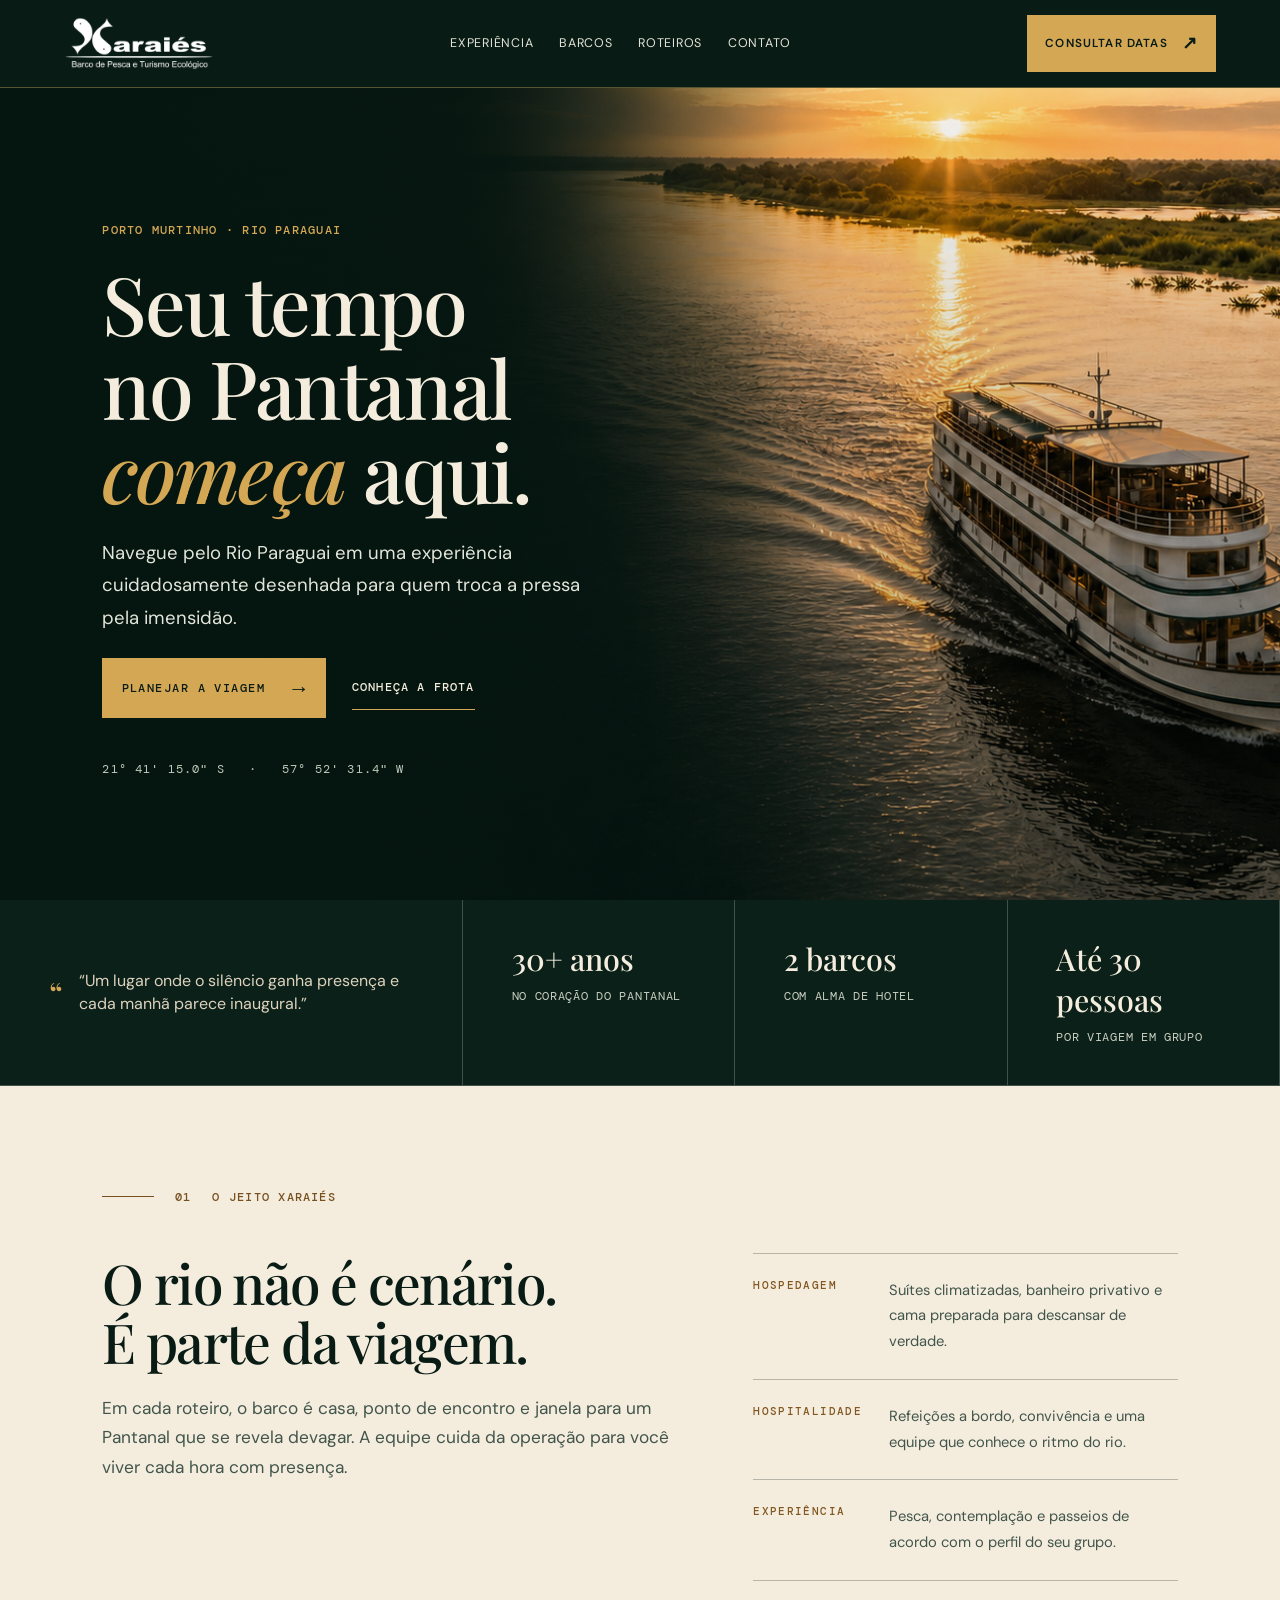
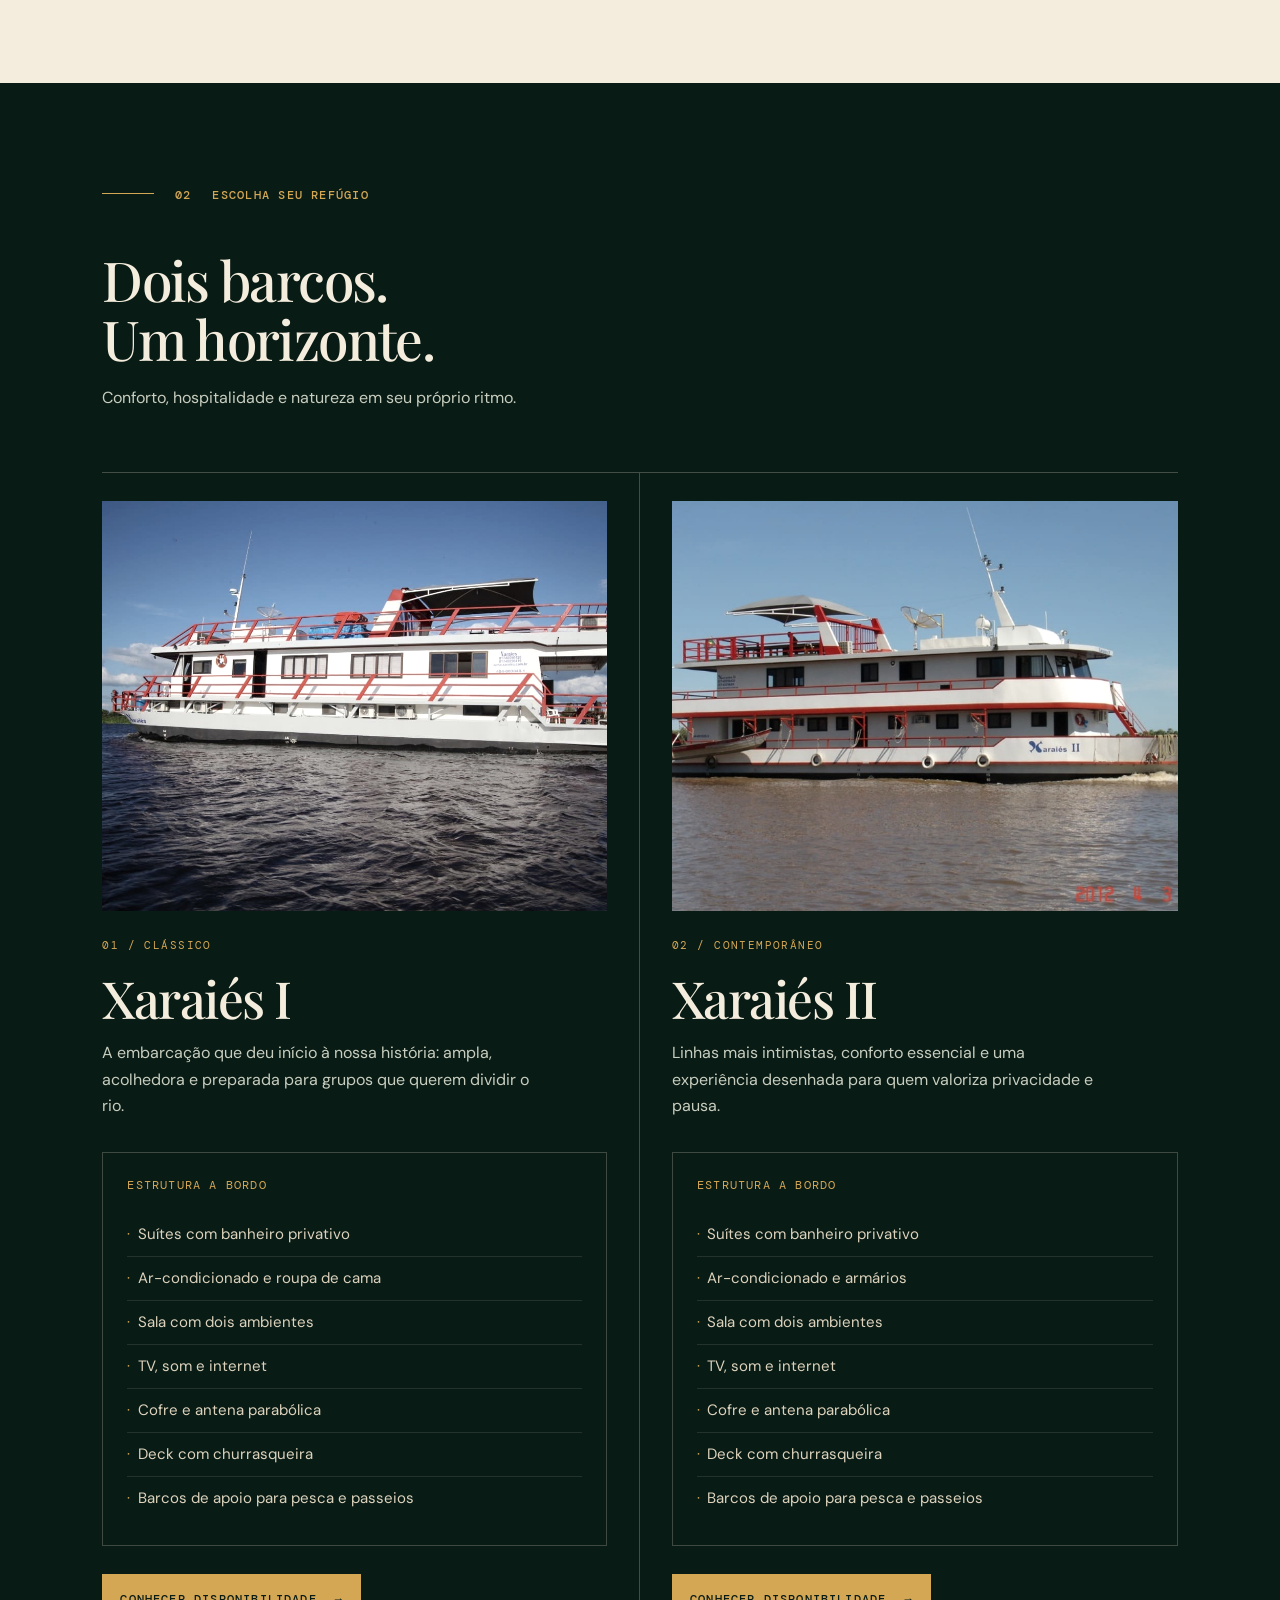
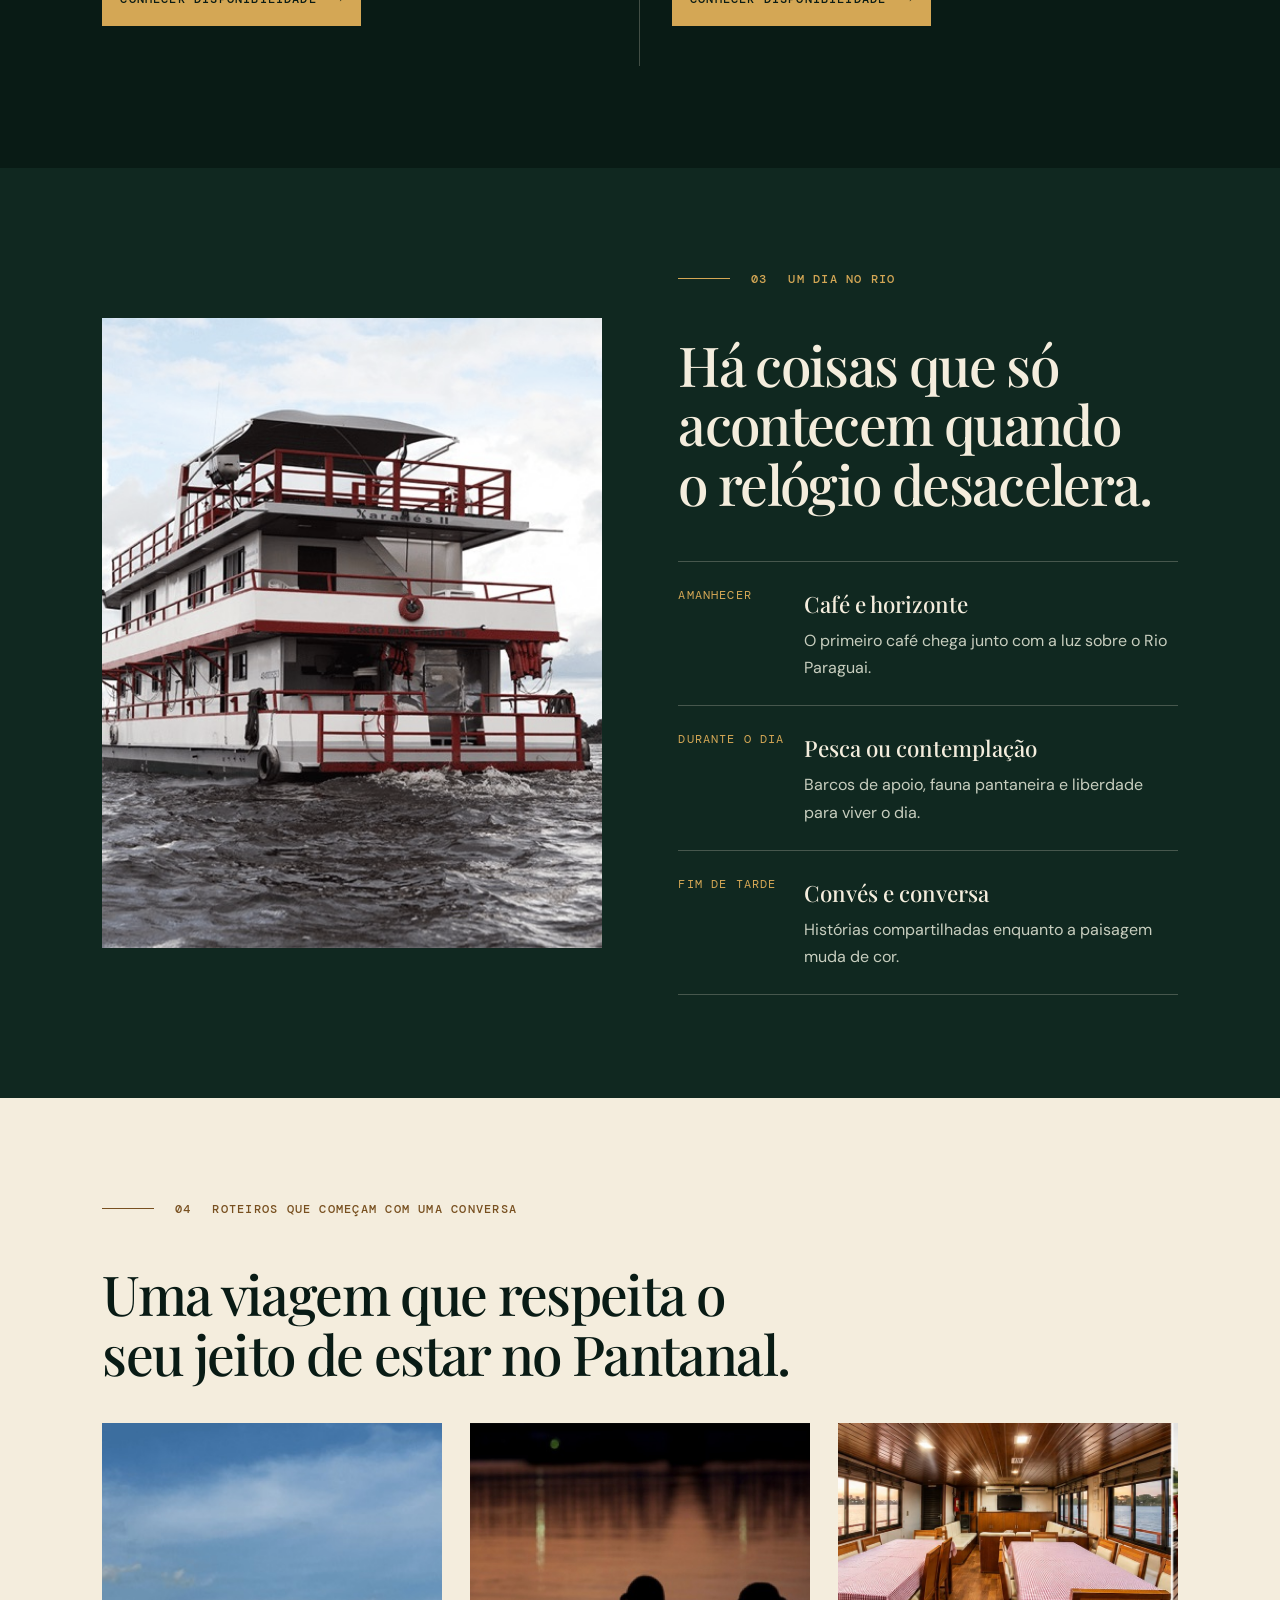
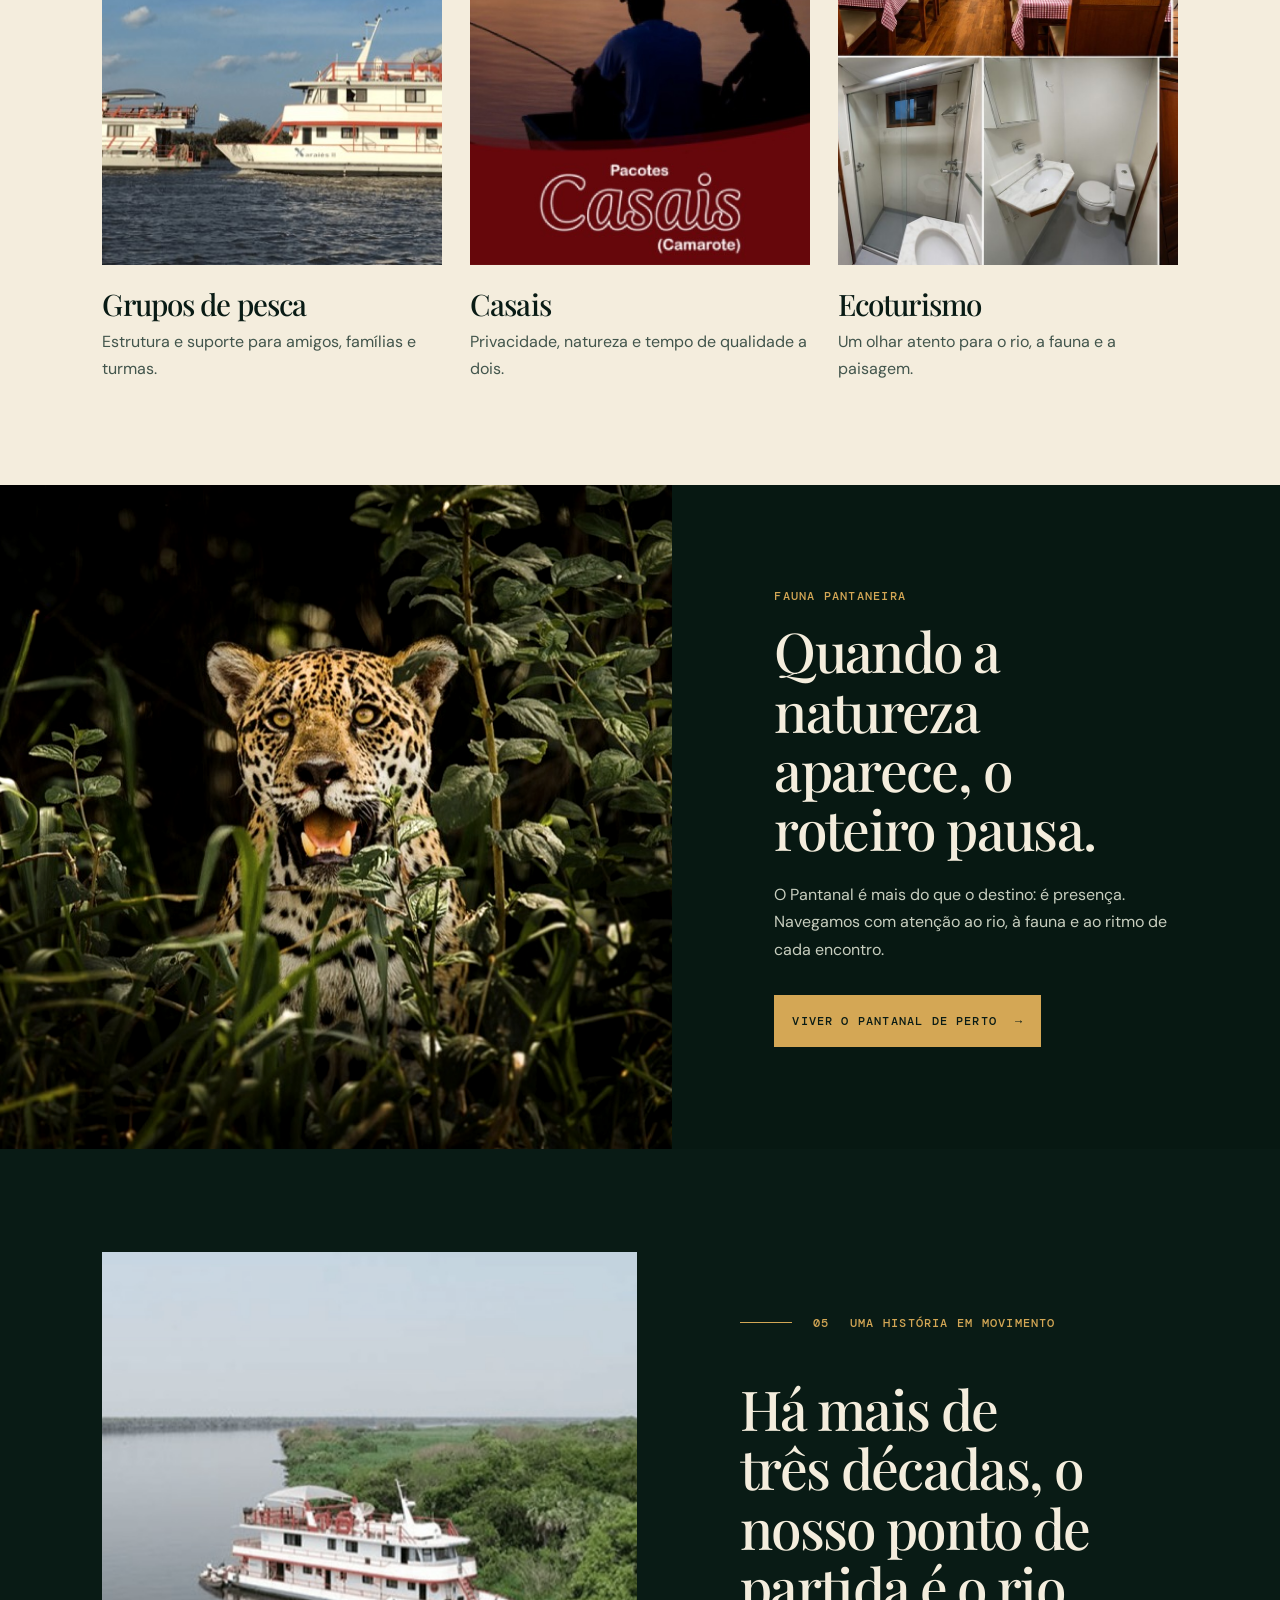
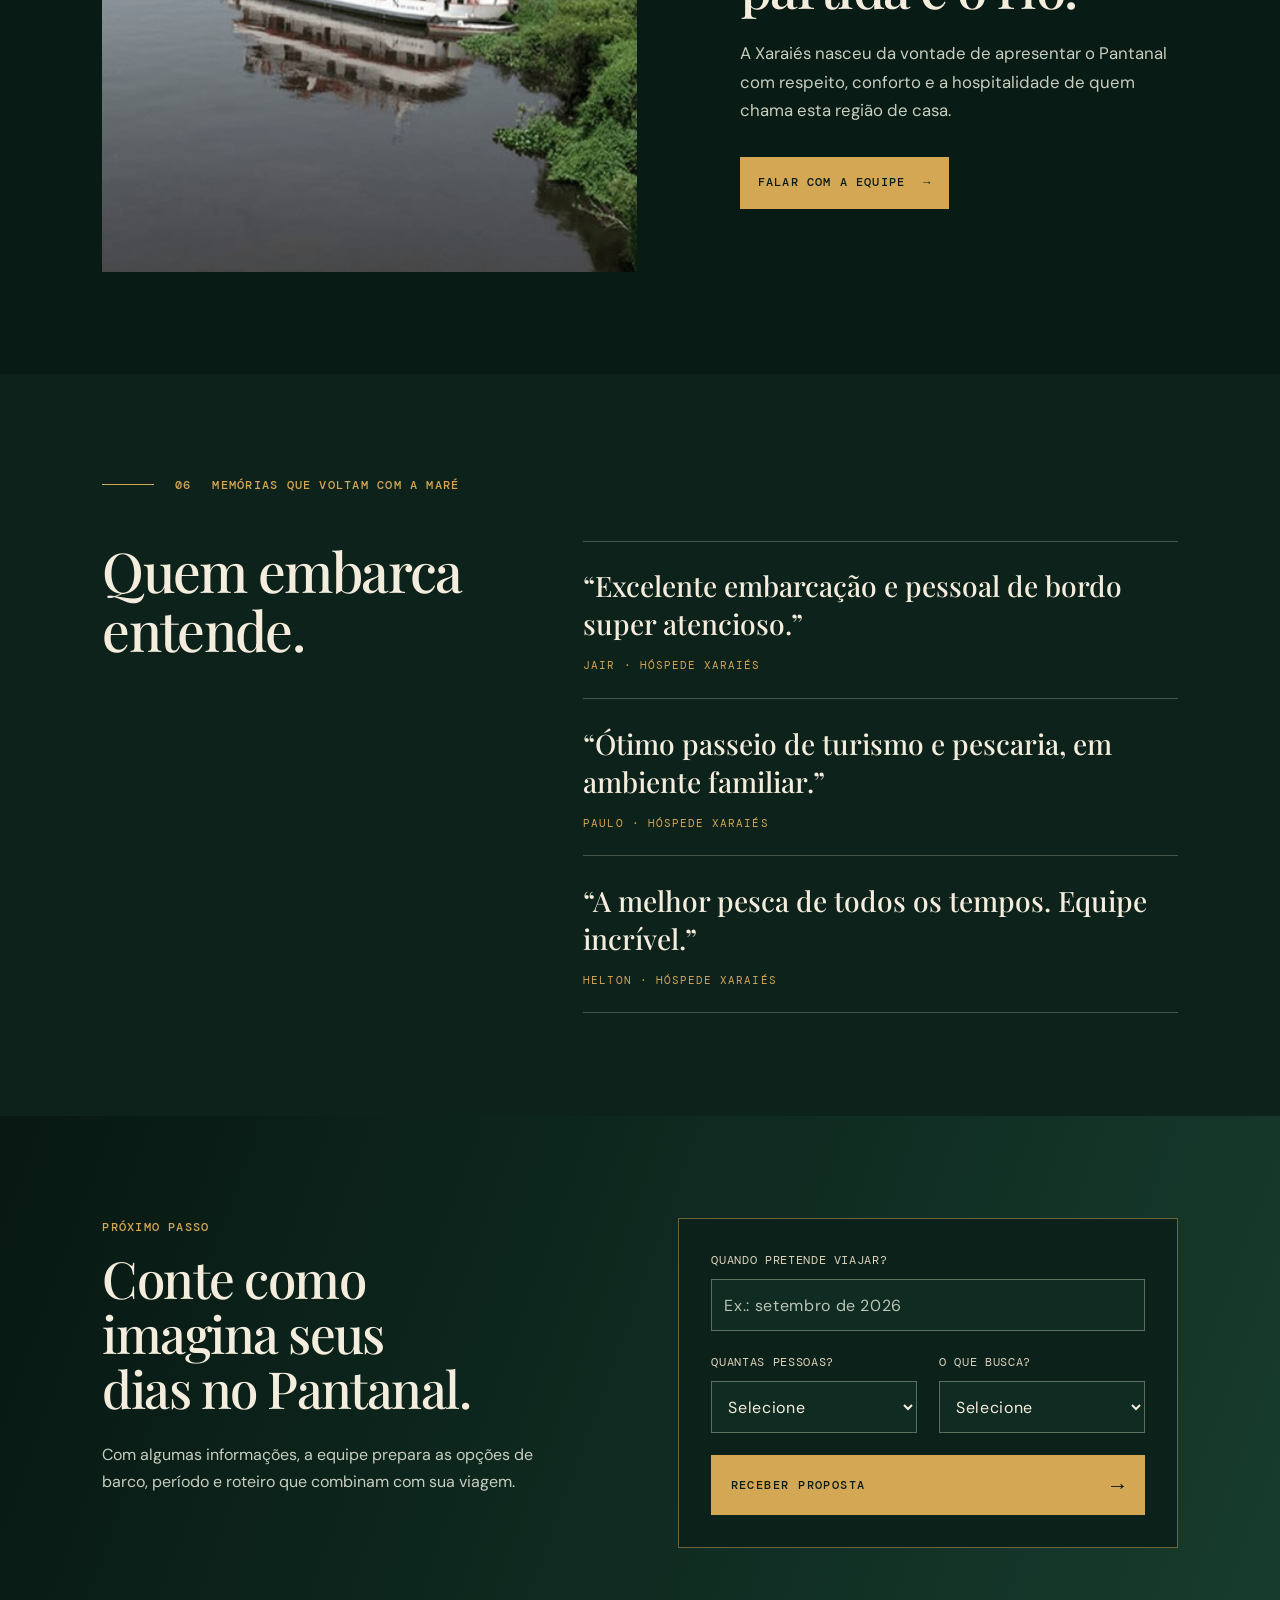
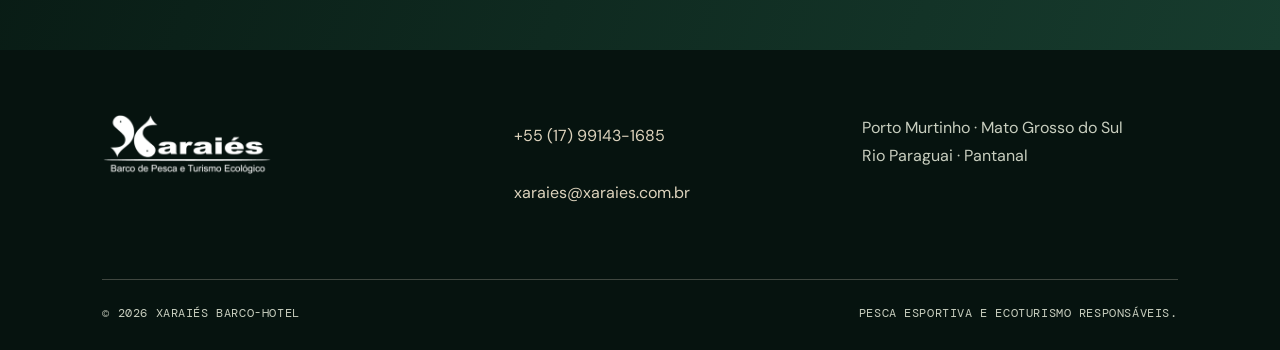
==== commit 50333516: "Atualiza Xaraies para a nova versao aprovada" ====
--- a/index.html
+++ b/index.html
@@ -1,31 +1 @@
-<!doctype html>
-<html lang="pt-BR">
-<head>
-  <meta charset="utf-8">
-  <meta name="viewport" content="width=device-width,initial-scale=1">
-  <title>Xaraiés — Barco Hotel no Pantanal</title>
-  <meta name="description" content="Barcos hotéis, pesca esportiva e turismo ecológico no Pantanal, com embarque em Porto Murtinho, Mato Grosso do Sul.">
-  <link rel="preload" as="image" href="assets/optimized/hero-xaraies-1-640-q48.jpg" media="(max-width: 640px)" fetchpriority="high">
-  <link rel="preload" as="image" href="assets/optimized/hero-xaraies-1-1200.jpg" media="(min-width: 641px)" fetchpriority="high">
-  <link rel="icon" href="assets/xaraies-logo-white.png" type="image/png">
-  <style>
-    :root{--bg:#050605;--white:#fff7eb;--muted:#c9c1ae;--orange:#ff6b00;--orange2:#ff9d32;--line:rgba(255,255,255,.15);--max:1220px;--shadow:0 30px 90px rgba(0,0,0,.48)}*{box-sizing:border-box;margin:0;padding:0}html{scroll-behavior:smooth}body{font-family:system-ui,-apple-system,BlinkMacSystemFont,'Segoe UI',sans-serif;background:radial-gradient(circle at 15% 0%,rgba(255,107,0,.24),transparent 28%),linear-gradient(180deg,#050605,#0b140e 44%,#050605);color:var(--white);overflow-x:hidden}a{color:inherit;text-decoration:none}img{max-width:100%;height:auto;display:block}.wrap{width:min(var(--max),calc(100% - 34px));margin:auto}.topbar{position:sticky;top:0;z-index:50;background:rgba(5,6,5,.75);backdrop-filter:blur(18px);border-bottom:1px solid var(--line)}.nav{height:78px;display:flex;align-items:center;justify-content:space-between;gap:24px}.brand{display:inline-flex;align-items:center;gap:12px}.brand-logo{display:block;width:220px;height:auto}.footer-logo{width:min(300px,50vw);height:auto;margin:0 auto 8px}.menu{display:flex;gap:24px;font-size:14px;font-weight:800;color:rgba(255,247,235,.82)}.btn{display:inline-flex;align-items:center;justify-content:center;min-height:50px;padding:0 23px;border-radius:999px;border:1px solid rgba(255,255,255,.18);background:rgba(255,255,255,.08);font-weight:900}.btn.primary{background:linear-gradient(135deg,var(--orange),var(--orange2));color:#140d08;border:0}.hero{position:relative;min-height:760px;display:grid;align-items:center;padding:82px 0 58px;isolation:isolate}.hero:before{content:"";position:absolute;inset:0;z-index:-2;background:linear-gradient(90deg,rgba(5,6,5,.96),rgba(5,6,5,.78) 42%,rgba(5,6,5,.15)),linear-gradient(0deg,rgba(5,6,5,.82) 0%,rgba(5,6,5,.34) 12%,transparent 30%),url('assets/optimized/hero-xaraies-1-1200.jpg') center right/cover no-repeat}.grid{display:grid;grid-template-columns:1.04fr .62fr;gap:42px;align-items:center}.eyebrow{display:inline-flex;gap:10px;align-items:center;margin-bottom:22px;padding:9px 14px;border-radius:999px;background:rgba(255,255,255,.1);border:1px solid rgba(255,255,255,.18);font-size:12px;font-weight:900;color:#ffe0b8;letter-spacing:.15em;text-transform:uppercase}.dot{width:9px;height:9px;border-radius:50%;background:var(--orange);box-shadow:0 0 0 8px rgba(255,107,0,.18)}h1{max-width:880px;font-family:Georgia,'Times New Roman',serif;font-size:clamp(52px,7vw,96px);line-height:.96;letter-spacing:0}h1 span{display:block;color:var(--orange)}.lead{max-width:700px;margin-top:24px;color:rgba(255,247,235,.84);font-size:clamp(17px,2vw,21px);line-height:1.68}.actions{display:flex;flex-wrap:wrap;gap:14px;margin-top:32px}.chips{display:flex;flex-wrap:wrap;gap:10px;margin-top:28px}.chips span{padding:9px 13px;border-radius:999px;border:1px solid rgba(255,255,255,.14);background:rgba(0,0,0,.22);font-size:13px;font-weight:900;text-transform:uppercase;color:rgba(255,247,235,.78)}.card{border-radius:34px;background:linear-gradient(180deg,rgba(255,255,255,.16),rgba(255,255,255,.07));border:1px solid rgba(255,255,255,.2);box-shadow:var(--shadow);backdrop-filter:blur(16px);overflow:hidden}.card-img{min-height:185px;background:url('assets/optimized/xaraies-2-760-q50.jpg') center/cover}.card-body{padding:24px}.card h3{font-size:25px;margin-bottom:9px}.card p,.muted{color:var(--muted);line-height:1.7}.phone{display:flex;gap:12px;align-items:center;margin:20px 0;padding:14px;border-radius:20px;background:rgba(0,0,0,.28);border:1px solid rgba(255,107,0,.36)}.phone i{width:42px;height:42px;border-radius:14px;background:var(--orange);color:#140d08;display:grid;place-items:center;font-style:normal;font-weight:900}.phone small{display:block;color:var(--muted);font-size:11px;font-weight:900;text-transform:uppercase;letter-spacing:.13em}.phone b{color:var(--orange2);font-size:19px}.stats{margin-top:18px;position:relative;z-index:3;display:grid;grid-template-columns:repeat(4,1fr);gap:15px}.stat{padding:25px;border-radius:25px;background:rgba(255,255,255,.11);border:1px solid rgba(255,255,255,.18);box-shadow:0 18px 45px rgba(0,0,0,.22)}.stat b{display:block;color:var(--orange2);font-family:Georgia,'Times New Roman',serif;font-size:56px;line-height:.9}.stat span{color:var(--muted);font-weight:800}section{padding:94px 0}.head{display:flex;align-items:end;justify-content:space-between;gap:34px;margin-bottom:40px}.kicker{color:var(--orange2);font-size:12px;font-weight:900;letter-spacing:.19em;text-transform:uppercase;margin-bottom:13px}h2{max-width:790px;font-family:Georgia,'Times New Roman',serif;font-size:clamp(36px,4.6vw,66px);line-height:.98;letter-spacing:0}.split{display:grid;grid-template-columns:.95fr 1.05fr;gap:26px}.photo{min-height:560px;border-radius:38px;overflow:hidden;border:1px solid rgba(255,255,255,.16);box-shadow:var(--shadow)}.photo img{width:100%;height:100%;object-fit:cover}.box{padding:clamp(28px,4vw,48px);border-radius:38px;background:linear-gradient(180deg,rgba(255,255,255,.1),rgba(255,255,255,.055));border:1px solid rgba(255,255,255,.16)}.features{display:grid;grid-template-columns:repeat(2,1fr);gap:15px;margin-top:28px}.feature{padding:21px;border-radius:22px;background:rgba(255,255,255,.075);border:1px solid rgba(255,255,255,.12)}.feature i{width:43px;height:43px;border-radius:15px;background:rgba(255,107,0,.18);display:grid;place-items:center;font-style:normal;margin-bottom:13px}.boats,.packages,.quotes{display:grid;grid-template-columns:repeat(2,1fr);gap:22px}.boat{position:relative;min-height:540px;display:flex;align-items:flex-end;overflow:hidden;border-radius:38px;border:1px solid rgba(255,255,255,.16);box-shadow:var(--shadow)}.boat img{position:absolute;inset:0;width:100%;height:100%;object-fit:cover}.boat:after{content:"";position:absolute;inset:0;background:linear-gradient(0deg,rgba(5,6,5,.95),rgba(5,6,5,.34),transparent)}.boat div{position:relative;z-index:2;padding:31px}.badge{display:inline-flex;padding:9px 13px;border-radius:999px;background:rgba(255,107,0,.18);border:1px solid rgba(255,107,0,.38);color:#ffe4c2;font-size:12px;font-weight:900;text-transform:uppercase}.boat h3{font-family:Georgia,'Times New Roman',serif;font-size:48px;margin:12px 0}.experience{border-radius:42px;overflow:hidden;background:linear-gradient(135deg,rgba(255,255,255,.1),rgba(255,255,255,.04));border:1px solid rgba(255,255,255,.16);box-shadow:var(--shadow);display:grid;grid-template-columns:1.05fr .95fr}.experience .image{position:relative;min-height:560px;overflow:hidden;background:#10170f}.experience .image img{width:100%;height:100%;object-fit:cover;position:absolute;inset:0}.experience .copy{padding:clamp(32px,5vw,66px);display:grid;align-content:center}.pills{display:flex;flex-wrap:wrap;gap:10px;margin-top:26px}.pills span{padding:11px 14px;border-radius:999px;background:rgba(255,255,255,.095);border:1px solid rgba(255,255,255,.14);font-size:13px;font-weight:850}.packages{grid-template-columns:repeat(4,1fr)}.pkg,.quote{border-radius:28px;overflow:hidden;background:rgba(255,255,255,.08);border:1px solid rgba(255,255,255,.14)}.pkg img{height:200px;width:100%;object-fit:cover}.pkg div,.quote{padding:23px}.quote p{color:rgba(255,247,235,.82);line-height:1.65}.quote b{display:block;margin-top:20px;color:var(--orange2)}.cta{position:relative;overflow:hidden;border-radius:46px;padding:clamp(34px,5vw,62px);background:linear-gradient(135deg,rgba(255,107,0,.94),rgba(255,170,70,.86));box-shadow:var(--shadow)}.cta>*{position:relative;z-index:1}.cta-bg{position:absolute;inset:0;width:100%;height:100%;object-fit:cover;opacity:.34;mix-blend-mode:multiply}footer{padding:34px 0 38px;border-top:1px solid rgba(255,255,255,.12);color:var(--muted)}.foot{display:grid;grid-template-columns:1fr;justify-items:center;gap:0;text-align:center}.footer-brand{display:grid;justify-items:center;text-align:center}.footer-brand p{line-height:1.55;font-size:14px}.contact-line{display:flex;justify-content:center;gap:clamp(28px,8vw,120px);flex-wrap:wrap}.arbtech-mark{justify-self:center;text-align:center;margin-top:50px}.arbtech-logo{width:min(88px,14vw);height:auto;margin:0 auto}.wa{position:fixed;right:18px;bottom:18px;z-index:120;width:64px;height:64px;border-radius:999px;display:grid;place-items:center;background:#25D366;color:#041108;font-size:29px;font-weight:950;box-shadow:0 18px 54px rgba(37,211,102,.38)}.fish-showcase{position:relative;padding-top:108px;background:radial-gradient(circle at 78% 8%,rgba(255,107,0,.22),transparent 28%),linear-gradient(180deg,rgba(255,255,255,.035),rgba(255,255,255,.015))}.fish-intro{display:grid;grid-template-columns:.9fr 1.1fr;gap:28px;align-items:end;margin-bottom:34px;position:relative;z-index:1}.fish-intro p{max-width:710px;color:var(--muted);line-height:1.75}.fish-grid{position:relative;z-index:1;display:grid;grid-template-columns:repeat(4,1fr);gap:14px}.fish-card{position:relative;min-height:176px;display:grid;align-content:end;overflow:hidden;border-radius:24px;background:linear-gradient(180deg,rgba(255,255,255,.1),rgba(255,255,255,.045));border:1px solid rgba(255,255,255,.14);box-shadow:0 18px 42px rgba(0,0,0,.24)}.fish-card.featured{grid-column:span 2;min-height:224px}.fish-card:before{content:"";position:absolute;inset:0;background:radial-gradient(circle at 50% 18%,rgba(255,157,50,.22),transparent 34%),linear-gradient(180deg,rgba(5,6,5,.02),rgba(5,6,5,.76));z-index:1}.fish-card img{position:absolute;inset:22px 16px auto;width:calc(100% - 32px);height:88px;object-fit:contain;filter:drop-shadow(0 18px 22px rgba(0,0,0,.4));transform:scale(1.02);transition:transform .35s ease}.fish-card.featured img{height:118px;inset-top:28px}.fish-card:hover img{transform:scale(1.08) translateY(-4px)}.fish-card div{position:relative;z-index:2;padding:18px}.fish-card h3{font-family:Georgia,'Times New Roman',serif;font-size:clamp(23px,2.4vw,34px);line-height:.98;letter-spacing:0}.fish-note{position:relative;z-index:1;margin-top:24px;padding:20px 24px;border-radius:24px;background:rgba(255,107,0,.11);border:1px solid rgba(255,107,0,.24);color:#ffe1bd;line-height:1.65}.jaguar-band{padding-top:0}.jaguar-photo{position:relative;min-height:560px;display:grid;align-items:end;overflow:hidden;border-radius:44px;background:#050605;border:1px solid rgba(255,255,255,.16);box-shadow:var(--shadow)}.jaguar-photo:before{content:"";position:absolute;inset:0;z-index:1;background:linear-gradient(90deg,rgba(5,6,5,.82),rgba(5,6,5,.2) 46%,rgba(5,6,5,.78))}.jaguar-bg{position:absolute;inset:0;width:100%;height:100%;object-fit:cover;z-index:0}.jaguar-copy{position:relative;z-index:2;max-width:560px;padding:clamp(28px,5vw,58px)}.jaguar-copy h2{max-width:540px}.jaguar-copy p{margin-top:18px;color:rgba(255,247,235,.82);line-height:1.75}.photo-credit{position:absolute;z-index:2;right:18px;bottom:14px;padding:7px 10px;border-radius:999px;background:rgba(0,0,0,.45);color:rgba(255,247,235,.72);font-size:11px}.photo-credit a{text-decoration:underline;text-underline-offset:3px}@media(max-width:980px){.menu{display:none}.grid,.split,.experience{grid-template-columns:1fr}.foot{grid-template-columns:1fr;align-items:center;gap:0}.arbtech-mark{justify-self:center;text-align:center}.arbtech-logo{margin:0 auto;width:min(82px,26vw)}.stats,.packages,.quotes,.fish-grid{grid-template-columns:repeat(2,1fr)}.fish-intro{grid-template-columns:1fr}.fish-card.featured{grid-column:span 1}.jaguar-photo{min-height:440px}}@media(max-width:640px){.hero:before{background:linear-gradient(90deg,rgba(5,6,5,.96),rgba(5,6,5,.72) 58%,rgba(5,6,5,.2)),linear-gradient(0deg,rgba(5,6,5,.84) 0%,rgba(5,6,5,.42) 18%,transparent 36%),url('assets/optimized/hero-xaraies-1-640-q48.jpg') center right/cover no-repeat}.brand-logo{width:176px}.footer-logo{width:min(260px,82vw)}.contact-line{gap:6px;display:grid}.topbar .btn{display:none}.hero{min-height:auto;padding:48px 0 34px}.stats{margin-top:14px}.stats,.features,.boats,.packages,.quotes,.fish-grid{grid-template-columns:1fr}.fish-showcase{padding-top:72px}.fish-card,.fish-card.featured{min-height:178px}.fish-card img,.fish-card.featured img{height:88px}.jaguar-photo{min-height:390px;border-radius:30px}.jaguar-copy{padding:28px}.photo-credit{position:static;display:inline-flex;margin:0 0 18px 28px}.head{display:block}.photo{min-height:390px}section{padding:68px 0}}
-  .boat-mosaic-actions{display:grid;grid-template-columns:repeat(2,1fr);gap:18px;margin-top:24px}.mosaic-toggle{overflow:hidden;border-radius:28px;background:rgba(255,255,255,.075);border:1px solid rgba(255,255,255,.14);box-shadow:0 18px 44px rgba(0,0,0,.24)}.mosaic-toggle summary{min-height:62px;display:flex;align-items:center;justify-content:space-between;gap:16px;padding:14px 18px 14px 22px;cursor:pointer;list-style:none;font-weight:950;color:#fff7eb}.mosaic-toggle summary::-webkit-details-marker{display:none}.mosaic-toggle summary span:first-child{font-family:Georgia,'Times New Roman',serif;font-size:clamp(20px,2.2vw,28px);line-height:1.08}.mosaic-toggle summary span:last-child{flex:0 0 auto;padding:10px 13px;border-radius:999px;background:linear-gradient(135deg,var(--orange),var(--orange2));color:#160d07;font-size:12px;text-transform:uppercase}.mosaic-toggle[open] summary span:last-child{background:rgba(255,255,255,.12);color:#ffe0b8;border:1px solid rgba(255,255,255,.14)}.mosaic-panel{padding:0 14px 14px}.mosaic-panel img{width:100%;border-radius:22px;border:1px solid rgba(255,255,255,.14);box-shadow:0 16px 44px rgba(0,0,0,.32)}@media(max-width:980px){.boat-mosaic-actions{grid-template-columns:1fr}}@media(max-width:640px){.mosaic-toggle summary{align-items:flex-start;flex-direction:column}.mosaic-panel{padding:0 10px 10px}.mosaic-panel img{border-radius:18px}}
-  </style>
-</head>
-<body>
-<a class="wa" href="https://wa.me/5517991431685" aria-label="WhatsApp">✆</a>
-<header class="topbar"><nav class="nav wrap"><a class="brand" href="#inicio"><img class="brand-logo" src="assets/optimized/xaraies-logo-white-220.png" srcset="assets/optimized/xaraies-logo-white-176.png 176w, assets/optimized/xaraies-logo-white-220.png 220w" sizes="(max-width: 640px) 176px, 220px" alt="Xaraiés Barco Hotel" width="220" height="79" fetchpriority="high" decoding="async"></a><div class="menu"><a href="#sobre">Sobre</a><a href="#barcos">Barcos</a><a href="#experiencia">Experiência</a><a href="#peixes">Peixes</a><a href="#pacotes">Pacotes</a><a href="#contato">Contato</a></div><a class="btn primary" href="https://wa.me/5517991431685?text=Olá,%20quero%20reservar%20uma%20experiência%20Xaraiés">Reservar agora</a></nav></header>
-<main id="inicio">
-<section class="hero"><div class="wrap grid"><div><div class="eyebrow"><span class="dot"></span> Porto Murtinho · Pantanal · MS</div><h1>Venha passar alguns dias em <span>BARCOS HOTÉIS 5 ESTRELAS</span></h1><p class="lead">Pescando e fazendo turismo ecológico em uma das regiões mais lindas do Brasil, com conforto, natureza exuberante e estrutura completa a bordo.</p><div class="actions"><a class="btn primary" href="https://wa.me/5517991431685?text=Olá,%20quero%20informações%20sobre%20pacotes%20do%20barco%20hotel%20no%20Pantanal">Quero reservar minha experiência</a><a class="btn" href="#barcos">Conhecer os barcos</a></div><div class="chips"><span>Pesca esportiva</span><span>Ecoturismo</span><span>Rio Paraguai</span><span>Barco-hotel</span></div></div><aside class="card"><div class="card-img"></div><div class="card-body"><h3>Reserve com atendimento direto</h3><p>Pacotes para grupos, casais e viajantes individuais.</p><div class="phone"><i>☎</i><span><small>Reservas</small><b>+55 17 99143-1685</b></span></div><a class="btn primary" style="width:100%;margin-top:20px" href="https://wa.me/5517991431685">Chamar no WhatsApp</a></div></aside></div></section>
-<div class="wrap stats"><div class="stat"><b>30+</b><span>anos de tradição</span></div><div class="stat"><b>2</b><span>barcos hotéis</span></div><div class="stat"><b>30</b><span>pessoas em grupos</span></div><div class="stat"><b>5★</b><span>experiência premium</span></div></div>
-<section id="sobre"><div class="wrap split"><figure class="photo"><img src="assets/optimized/about-760-q50.jpg" alt="Experiência no Pantanal" width="900" height="506" loading="lazy" decoding="async"></figure><div class="box"><div class="kicker">Quem somos</div><h2>O Pantanal visto de dentro, com conforto de hotel.</h2><p class="muted">A Xaraiés comercializa pacotes de pesca esportiva e ecoturismo no Pantanal Sul Matogrossense, com embarque em Porto Murtinho e navegação pelas águas do Rio Paraguai.</p><div class="features"><div class="feature"><i>🎣</i><h3>Pesca esportiva</h3><p class="muted">Roteiros para emoção e grandes histórias.</p></div><div class="feature"><i>🌿</i><h3>Turismo ecológico</h3><p class="muted">Contato direto com rio, fauna e natureza.</p></div><div class="feature"><i>🛏️</i><h3>Conforto a bordo</h3><p class="muted">Suítes climatizadas e áreas de convivência.</p></div><div class="feature"><i>🍽️</i><h3>Experiência completa</h3><p class="muted">Atendimento, lazer e suporte na viagem.</p></div></div></div></div></section>
-<section id="barcos"><div class="wrap"><div class="head"><div><div class="kicker">Nossos barcos</div><h2>Barcos hotéis para transformar sua viagem em uma lembrança inesquecível.</h2></div><p class="muted">Embarcações projetadas para conforto, segurança e lazer no Pantanal.</p></div><div class="boats"><article class="boat"><img src="assets/optimized/hero-xaraies-1-1200.jpg" alt="Xaraiés I" width="1200" height="800" loading="lazy" decoding="async"><div><span class="badge">Ideal para grupos</span><h3>Xaraiés I</h3><p>Estrutura para hospedagem, lazer e pesca, indicada para grupos.</p><a class="btn" href="xaraies-1.html">Ver detalhes</a></div></article><article class="boat"><img src="assets/optimized/xaraies-2-760-q50.jpg" alt="Xaraiés II" width="900" height="600" loading="lazy" decoding="async"><div><span class="badge">Conforto e privacidade</span><h3>Xaraiés II</h3><p>Embarcação equipada para descanso, lazer e momentos especiais no rio.</p><a class="btn" href="xaraies-2.html">Ver detalhes</a></div></article></div><div class="boat-mosaic-actions"><details class="mosaic-toggle"><summary><span>Interior do Barco Xaraiés</span><span>Expandir mosaico</span></summary><div class="mosaic-panel"><img src="assets/mosaicos/interior-barco-xaraies.jpg" alt="Mosaico com interior, cabines, banheiro, sala e convés do Barco Xaraiés" loading="lazy" decoding="async"></div></details><details class="mosaic-toggle"><summary><span>Alguns pratos servidos</span><span>Expandir mosaico</span></summary><div class="mosaic-panel"><img src="assets/mosaicos/pratos-servidos-xaraies.jpg" alt="Mosaico com alguns pratos servidos no Barco Xaraiés" loading="lazy" decoding="async"></div></details></div></div></section>
-<section id="experiencia"><div class="wrap experience"><div class="image"><img src="assets/optimized/experience-900.jpg" alt="Barco hotel no Pantanal" width="900" height="600" loading="lazy" decoding="async"></div><div class="copy"><div class="kicker">A experiência</div><h2>Pescar, descansar e contemplar o Pantanal no mesmo roteiro.</h2><p class="muted">Você acorda no rio, acompanha a natureza mudando de cor, aproveita a estrutura a bordo e termina a noite sob o céu estrelado.</p><div class="pills"><span>Porto Murtinho</span><span>Rio Paraguai</span><span>Suítes climatizadas</span><span>Pacotes personalizados</span></div></div></div></section>
-<section class="fish-showcase" id="peixes"><div class="wrap"><div class="fish-intro"><div><div class="kicker">Peixes do Pantanal</div><h2>Espécies que fazem a pesca no Rio Paraguai ser memorável.</h2></div><p>Uma galeria visual para aproximar o visitante das espécies mais desejadas na experiência Xaraiés, com leitura rápida, imagem em destaque e nomes organizados para consulta antes da viagem.</p></div><div class="fish-grid"><article class="fish-card featured"><img src="assets/fish/pintado.png" alt="Pintado" loading="lazy" decoding="async"><div><h3>Pintado</h3></div></article><article class="fish-card featured"><img src="assets/fish/dourado.png" alt="Dourado" loading="lazy" decoding="async"><div><h3>Dourado</h3></div></article><article class="fish-card"><img src="assets/fish/pacu-peva.png" alt="Pacu Peva" loading="lazy" decoding="async"><div><h3>Pacu Peva</h3></div></article><article class="fish-card"><img src="assets/fish/jurupencem.png" alt="Jurupencém" loading="lazy" decoding="async"><div><h3>Jurupencém</h3></div></article><article class="fish-card"><img src="assets/fish/cachara.png" alt="Cachara" loading="lazy" decoding="async"><div><h3>Cachara</h3></div></article><article class="fish-card"><img src="assets/fish/barbado.png" alt="Barbado" loading="lazy" decoding="async"><div><h3>Barbado</h3></div></article><article class="fish-card"><img src="assets/fish/palmito.png" alt="Palmito" loading="lazy" decoding="async"><div><h3>Palmito</h3></div></article><article class="fish-card"><img src="assets/fish/jau.png" alt="Jaú" loading="lazy" decoding="async"><div><h3>Jaú</h3></div></article><article class="fish-card"><img src="assets/fish/piau.png" alt="Piau" loading="lazy" decoding="async"><div><h3>Piau</h3></div></article><article class="fish-card"><img src="assets/fish/jurupoca.png" alt="Jurupoca" loading="lazy" decoding="async"><div><h3>Jurupoca</h3></div></article></div><p class="fish-note">A pesca deve respeitar temporada, licença, tamanhos mínimos, cotas e regras ambientais vigentes. A equipe orienta o grupo antes do embarque.</p></div></section><section id="pacotes"><div class="wrap"><div class="head"><div><div class="kicker">Pacotes especiais</div><h2>Escolha o melhor formato para embarcar.</h2></div><p class="muted">Opções flexíveis para grupos, casais, pescadores solo e semanas promocionais.</p></div><div class="packages"><article class="pkg"><img src="assets/optimized/package-group-760.jpg" alt="Grupo de pesca no Pantanal" width="760" height="427" loading="lazy" decoding="async"><div><h3>Grupo de pesca</h3><p class="muted">Exclusividade e dias completos de pescaria.</p></div></article><article class="pkg"><img src="assets/optimized/package-couples-520.jpg" alt="Pacote para casais" width="520" height="581" loading="lazy" decoding="async"><div><h3>Casais</h3><p class="muted">Romance, descanso, natureza e aventura.</p></div></article><article class="pkg"><img src="assets/optimized/package-single-520.jpg" alt="Pacote individual" width="520" height="577" loading="lazy" decoding="async"><div><h3>Single / avulso</h3><p class="muted">Embarque sozinho e viva o Pantanal.</p></div></article><article class="pkg"><img src="assets/optimized/package-promo-520.jpg" alt="Semana promocional" width="520" height="580" loading="lazy" decoding="async"><div><h3>Semana promocional</h3><p class="muted">Experiência intensa e acessível.</p></div></article></div></div></section>
-<section><div class="wrap"><div class="head"><div><div class="kicker">Depoimentos</div><h2>Quem embarca leva histórias para a vida.</h2></div></div><div class="quotes"><article class="quote"><p>“Excelente embarcação e pessoal de bordo super atencioso.”</p><b>Jair</b></article><article class="quote"><p>“Ótimo passeio de turismo e pescaria, em ambiente familiar.”</p><b>Paulo</b></article><article class="quote"><p>“Quem conhece o Xaraiés nunca pesca em outro barco no Pantanal.”</p><b>Toninho</b></article><article class="quote"><p>“A melhor pesca de todos os tempos. Equipe incrível.”</p><b>Helton</b></article></div></div></section>
-<section class="jaguar-band"><div class="wrap jaguar-photo" role="img" aria-label="Onça-pintada entre arbustos no Pantanal"><img class="jaguar-bg" src="assets/optimized/pantanal-onca-960.jpg" alt="" width="960" height="639" loading="lazy" decoding="async"><div class="jaguar-copy"><div class="kicker">Natureza selvagem</div><h2>O Pantanal também é território da onça-pintada.</h2><p>Entre rios, matas e áreas alagadas, a presença da onça reforça a força da vida selvagem que torna essa viagem tão rara.</p></div><span class="photo-credit">Foto: <a href="https://commons.wikimedia.org/wiki/File:On%C3%A7a_do_Pantanal.jpg" target="_blank" rel="noopener">Leonardo Ramos / CC BY-SA 4.0</a></span></div></section><section id="contato"><div class="wrap cta"><img class="cta-bg" src="assets/optimized/package-group-760.jpg" alt="" width="760" height="427" loading="lazy" decoding="async"><div class="kicker" style="color:#fff0db">Reserve agora</div><h2>Pronto para viver alguns dias em um barco hotel no Pantanal?</h2><p>Fale com a equipe e receba uma proposta personalizada para grupo, casal ou viagem individual.</p><div class="actions"><a class="btn" href="https://wa.me/5517991431685">Chamar no WhatsApp</a></div></div></section>
-</main>
-<footer><div class="wrap foot"><div class="footer-brand"><img class="footer-logo" src="assets/optimized/xaraies-logo-white-360.png" srcset="assets/optimized/xaraies-logo-white-220.png 220w, assets/optimized/xaraies-logo-white-360.png 360w" sizes="(max-width: 640px) 260px, 300px" alt="Xaraiés Barco Hotel" width="360" height="129" loading="lazy" decoding="async"><p class="contact-line"><span>WhatsApp: +55 (17) 99143-1685</span><span>Email: xaraies@xaraies.com.br</span></p></div><div class="arbtech-mark"><img class="arbtech-logo" src="assets/optimized/arbtech-logo-yellow-96.png" alt="Arbtech Info" width="96" height="94" loading="lazy" decoding="async"></div></div></footer>
-</body>
-</html>
+<!doctype html><html lang="pt-BR"><head><meta charset="utf-8"><meta name="viewport" content="width=device-width,initial-scale=1"><meta http-equiv="Content-Security-Policy" content="default-src 'self'; img-src 'self' data:; style-src 'self' 'unsafe-inline'; script-src 'self'; font-src 'self'; connect-src 'none'; form-action 'none'; base-uri 'none'"><title>Xaraiés Barco-Hotel | O Pantanal começa a bordo</title><link rel="stylesheet" href="original.css"><link rel="stylesheet" href="melhorias.css"><meta name="description" content="Pesca esportiva, ecoturismo e hospitalidade no Rio Paraguai, em Porto Murtinho, MS."><meta name="keywords" content="barco hotel Pantanal,pesca em Porto Murtinho,ecoturismo Pantanal,Rio Paraguai"><meta property="og:title" content="Xaraiés | O Pantanal começa a bordo"><meta property="og:description" content="Barcos-hotel, pesca esportiva e ecoturismo no Rio Paraguai."><meta property="og:type" content="website"><meta property="og:locale" content="pt_BR"><meta name="twitter:card" content="summary_large_image"></head><body><main><a class="skip" href="#conteudo">Pular para o conteúdo</a><header class="header improved-header"><a href="#inicio" class="brand" aria-label="Xaraiés, início"><img src="images/xaraies-logo-white.png" alt="Xaraiés Barco-Hotel" width="180" height="65"></a><button type="button" class="menu-toggle" aria-expanded="false" aria-controls="main-nav"><svg aria-hidden="true" width="20" height="20" viewBox="0 0 24 24" fill="none" stroke="currentColor" stroke-width="1.7"><path d="M3 6h18M3 12h18M3 18h18"/></svg><span>Menu</span></button><nav id="main-nav" aria-label="Navegação principal"><a href="#experiencia">Experiência</a><a href="#barcos">Barcos</a><a href="#roteiros">Roteiros</a><a href="#contato">Contato</a></nav><a class="header-cta" href="#reserva">Consultar datas <span>↗</span></a></header><section id="inicio" class="hero" aria-labelledby="titulo-principal"><div class="hero-copy"><p class="kicker">Porto Murtinho · Rio Paraguai</p><h1 id="titulo-principal">Seu tempo no Pantanal <em>começa</em> aqui.</h1><p class="hero-text">Navegue pelo Rio Paraguai em uma experiência cuidadosamente desenhada para quem troca a pressa pela imensidão.</p><div class="hero-actions"><a class="button gold" href="#reserva">Planejar a viagem <span>→</span></a><a class="text-button" href="#barcos">Conheça a frota</a></div><p class="coordinates">21° 41' 15.0" S &nbsp; · &nbsp; 57° 52' 31.4" W</p></div><div class="hero-image" aria-hidden="true"></div></section><section class="proof" aria-label="Diferenciais da Xaraiés"><blockquote>“Um lugar onde o silêncio ganha presença e cada manhã parece inaugural.”</blockquote><div><strong>30+ anos</strong><span>No coração do Pantanal</span></div><div><strong>2 barcos</strong><span>Com alma de hotel</span></div><div><strong>Até 30 pessoas</strong><span>Por viagem em grupo</span></div></section><section class="intro section" id="conteudo"><div class="section-label">01 <span>O jeito Xaraiés</span></div><div class="intro-grid"><div><h2>O rio não é cenário. É parte da viagem.</h2><p>Em cada roteiro, o barco é casa, ponto de encontro e janela para um Pantanal que se revela devagar. A equipe cuida da operação para você viver cada hora com presença.</p></div><div class="service-list"><p><b>Hospedagem</b><span>Suítes climatizadas, banheiro privativo e cama preparada para descansar de verdade.</span></p><p><b>Hospitalidade</b><span>Refeições a bordo, convivência e uma equipe que conhece o ritmo do rio.</span></p><p><b>Experiência</b><span>Pesca, contemplação e passeios de acordo com o perfil do seu grupo.</span></p></div></div></section><section class="boats section" id="barcos"><div class="section-heading"><div class="section-label">02 <span>Escolha seu refúgio</span></div><h2>Dois barcos.<br>Um horizonte.</h2><p>Conforto, hospitalidade e natureza em seu próprio ritmo.</p></div><div class="boat-grid"><article class="boat"><img src="images/hero.jpg" alt="Xaraiés I navegando no Pantanal" loading="lazy" decoding="async"><p class="boat-number">01<!-- --> / <!-- -->Clássico</p><h3>Xaraiés I</h3><p>A embarcação que deu início à nossa história: ampla, acolhedora e preparada para grupos que querem dividir o rio.</p><div class="boat-details"><p>Estrutura a bordo</p><ul><li>Suítes com banheiro privativo</li><li>Ar-condicionado e roupa de cama</li><li>Sala com dois ambientes</li><li>TV, som e internet</li><li>Cofre e antena parabólica</li><li>Deck com churrasqueira</li><li>Barcos de apoio para pesca e passeios</li></ul></div><a href="#reserva" class="text-button">Conhecer disponibilidade <span>→</span></a></article><article class="boat"><img src="images/xaraies-ii.jpg" alt="Xaraiés II navegando no Pantanal" loading="lazy" decoding="async"><p class="boat-number">02<!-- --> / <!-- -->Contemporâneo</p><h3>Xaraiés II</h3><p>Linhas mais intimistas, conforto essencial e uma experiência desenhada para quem valoriza privacidade e pausa.</p><div class="boat-details"><p>Estrutura a bordo</p><ul><li>Suítes com banheiro privativo</li><li>Ar-condicionado e armários</li><li>Sala com dois ambientes</li><li>TV, som e internet</li><li>Cofre e antena parabólica</li><li>Deck com churrasqueira</li><li>Barcos de apoio para pesca e passeios</li></ul></div><a href="#reserva" class="text-button">Conhecer disponibilidade <span>→</span></a></article></div></section><section class="experience section" id="experiencia"><div class="experience-image"><img src="images/experience.jpg" alt="Navegação e natureza durante uma viagem Xaraiés" loading="lazy" decoding="async"></div><div class="experience-copy"><div class="section-label">03 <span>Um dia no rio</span></div><h2>Há coisas que só acontecem quando o relógio desacelera.</h2><ol><li><span>Amanhecer</span><b>Café e horizonte</b><p>O primeiro café chega junto com a luz sobre o Rio Paraguai.</p></li><li><span>Durante o dia</span><b>Pesca ou contemplação</b><p>Barcos de apoio, fauna pantaneira e liberdade para viver o dia.</p></li><li><span>Fim de tarde</span><b>Convés e conversa</b><p>Histórias compartilhadas enquanto a paisagem muda de cor.</p></li></ol></div></section><section class="routes section" id="roteiros"><div class="section-label">04 <span>Roteiros que começam com uma conversa</span></div><div class="routes-grid"><h2>Uma viagem que respeita o seu jeito de estar no Pantanal.</h2><div class="route-cards"><article><img src="images/group.jpg" alt="Grupo em experiência de pesca no Pantanal" loading="lazy" decoding="async"><h3>Grupos de pesca</h3><p>Estrutura e suporte para amigos, famílias e turmas.</p></article><article><img src="images/couples.jpg" alt="Casal aproveitando o Pantanal" loading="lazy" decoding="async"><h3>Casais</h3><p>Privacidade, natureza e tempo de qualidade a dois.</p></article><article><img src="images/interior.jpg" alt="Interior confortável de barco-hotel Xaraiés" loading="lazy" decoding="async"><h3>Ecoturismo</h3><p>Um olhar atento para o rio, a fauna e a paisagem.</p></article></div></div></section><section class="wildlife" aria-labelledby="fauna-title"><div class="wildlife-image"><img src="images/jaguar.jpg" alt="Onça-pintada na vegetação do Pantanal" loading="lazy" decoding="async"></div><div class="wildlife-copy"><p class="kicker">Fauna pantaneira</p><h2 id="fauna-title">Quando a natureza aparece, o roteiro pausa.</h2><p>O Pantanal é mais do que o destino: é presença. Navegamos com atenção ao rio, à fauna e ao ritmo de cada encontro.</p><a href="#reserva" class="text-button">Viver o Pantanal de perto <span>→</span></a></div></section><section class="story section"><div class="story-image"><img src="images/about.jpg" alt="Viajantes vivenciando o Pantanal com a Xaraiés" loading="lazy" decoding="async"></div><div><div class="section-label">05 <span>Uma história em movimento</span></div><h2>Há mais de três décadas, o nosso ponto de partida é o rio.</h2><p>A Xaraiés nasceu da vontade de apresentar o Pantanal com respeito, conforto e a hospitalidade de quem chama esta região de casa.</p><a href="#reserva" class="text-button">Falar com a equipe <span>→</span></a></div></section><section class="testimonials section" aria-label="Depoimentos de hóspedes"><div class="section-label">06 <span>Memórias que voltam com a maré</span></div><div class="testimonial-grid"><h2>Quem embarca entende.</h2><div><figure><blockquote>“<!-- -->Excelente embarcação e pessoal de bordo super atencioso.<!-- -->”</blockquote><figcaption>Jair · hóspede Xaraiés</figcaption></figure><figure><blockquote>“<!-- -->Ótimo passeio de turismo e pescaria, em ambiente familiar.<!-- -->”</blockquote><figcaption>Paulo · hóspede Xaraiés</figcaption></figure><figure><blockquote>“<!-- -->A melhor pesca de todos os tempos. Equipe incrível.<!-- -->”</blockquote><figcaption>Helton · hóspede Xaraiés</figcaption></figure></div></div></section><section class="booking section" id="reserva"><div><p class="kicker">Próximo passo</p><h2>Conte como imagina seus dias no Pantanal.</h2><p>Com algumas informações, a equipe prepara as opções de barco, período e roteiro que combinam com sua viagem.</p></div><form><label>Quando pretende viajar?<input required="" placeholder="Ex.: setembro de 2026" name="period"></label><label>Quantas pessoas?<select name="guests" required=""><option value="" disabled="" selected="">Selecione</option><option>1 a 2 pessoas</option><option>3 a 8 pessoas</option><option>9 a 16 pessoas</option><option>17 ou mais pessoas</option></select></label><label>O que busca?<select name="interest" required=""><option value="" disabled="" selected="">Selecione</option><option>Pesca esportiva</option><option>Ecoturismo</option><option>Viagem a dois</option><option>Grupo ou família</option></select></label><button class="button gold" type="submit">Receber proposta <span>→</span></button></form></section><footer id="contato"><div class="footer-top"><img src="images/xaraies-logo-white.png" alt="Xaraiés Barco-Hotel" width="190" height="69"><div><a href="https://wa.me/5517991431685">+55 (17) 99143-1685</a><a href="mailto:xaraies@xaraies.com.br">xaraies@xaraies.com.br</a></div><p>Porto Murtinho · Mato Grosso do Sul<br>Rio Paraguai · Pantanal</p></div><div class="footer-bottom"><span>© 2026 Xaraiés Barco-Hotel</span><span>Pesca esportiva e ecoturismo responsáveis.</span></div></footer></main><script src="site.js" defer></script></body></html>
--- a/original.css
+++ b/original.css
@@ -0,0 +1 @@
+@import "fonts.css";@layer theme{:root,:host{--font-sans:ui-sans-serif, system-ui, sans-serif, "Apple Color Emoji", "Segoe UI Emoji", "Segoe UI Symbol", "Noto Color Emoji";--font-mono:ui-monospace, SFMono-Regular, Menlo, Monaco, Consolas, "Liberation Mono", "Courier New", monospace;--spacing:.25rem;--default-font-family:var(--font-sans);--default-mono-font-family:var(--font-mono)}}@layer base{*,:after,:before,::backdrop{box-sizing:border-box;border:0 solid;margin:0;padding:0}::file-selector-button{box-sizing:border-box;border:0 solid;margin:0;padding:0}html,:host{-webkit-text-size-adjust:100%;tab-size:4;line-height:1.5;font-family:var(--default-font-family,ui-sans-serif, system-ui, sans-serif, "Apple Color Emoji", "Segoe UI Emoji", "Segoe UI Symbol", "Noto Color Emoji");font-feature-settings:var(--default-font-feature-settings,normal);font-variation-settings:var(--default-font-variation-settings,normal);-webkit-tap-highlight-color:transparent}hr{height:0;color:inherit;border-top-width:1px}abbr:where([title]){-webkit-text-decoration:underline dotted;text-decoration:underline dotted}h1,h2,h3,h4,h5,h6{font-size:inherit;font-weight:inherit}a{color:inherit;-webkit-text-decoration:inherit;-webkit-text-decoration:inherit;-webkit-text-decoration:inherit;-webkit-text-decoration:inherit;text-decoration:inherit}b,strong{font-weight:bolder}code,kbd,samp,pre{font-family:var(--default-mono-font-family,ui-monospace, SFMono-Regular, Menlo, Monaco, Consolas, "Liberation Mono", "Courier New", monospace);font-feature-settings:var(--default-mono-font-feature-settings,normal);font-variation-settings:var(--default-mono-font-variation-settings,normal);font-size:1em}small{font-size:80%}sub,sup{vertical-align:baseline;font-size:75%;line-height:0;position:relative}sub{bottom:-.25em}sup{top:-.5em}table{text-indent:0;border-color:inherit;border-collapse:collapse}:-moz-focusring{outline:auto}progress{vertical-align:baseline}summary{display:list-item}ol,ul,menu{list-style:none}img,svg,video,canvas,audio,iframe,embed,object{vertical-align:middle;display:block}img,video{max-width:100%;height:auto}button,input,select,optgroup,textarea{font:inherit;font-feature-settings:inherit;font-variation-settings:inherit;letter-spacing:inherit;color:inherit;opacity:1;background-color:#0000;border-radius:0}::file-selector-button{font:inherit;font-feature-settings:inherit;font-variation-settings:inherit;letter-spacing:inherit;color:inherit;opacity:1;background-color:#0000;border-radius:0}:where(select:is([multiple],[size])) optgroup{font-weight:bolder}:where(select:is([multiple],[size])) optgroup option{padding-inline-start:20px}::file-selector-button{margin-inline-end:4px}::placeholder{opacity:1}@supports (not ((-webkit-appearance:-apple-pay-button))) or (contain-intrinsic-size:1px){::placeholder{color:currentColor}@supports (color:color-mix(in lab, red, red)){::placeholder{color:color-mix(in oklab, currentcolor 50%, transparent)}}}textarea{resize:vertical}::-webkit-search-decoration{-webkit-appearance:none}::-webkit-date-and-time-value{min-height:1lh;text-align:inherit}::-webkit-datetime-edit{display:inline-flex}::-webkit-datetime-edit-fields-wrapper{padding:0}::-webkit-datetime-edit{padding-block:0}::-webkit-datetime-edit-year-field{padding-block:0}::-webkit-datetime-edit-month-field{padding-block:0}::-webkit-datetime-edit-day-field{padding-block:0}::-webkit-datetime-edit-hour-field{padding-block:0}::-webkit-datetime-edit-minute-field{padding-block:0}::-webkit-datetime-edit-second-field{padding-block:0}::-webkit-datetime-edit-millisecond-field{padding-block:0}::-webkit-datetime-edit-meridiem-field{padding-block:0}::-webkit-calendar-picker-indicator{line-height:1}:-moz-ui-invalid{box-shadow:none}button,input:where([type=button],[type=reset],[type=submit]){appearance:button}::file-selector-button{appearance:button}::-webkit-inner-spin-button{height:auto}::-webkit-outer-spin-button{height:auto}[hidden]:where(:not([hidden=until-found])){display:none!important}}@layer components;@layer utilities{.relative{position:relative}.start{inset-inline-start:var(--spacing)}.inline{display:inline}.table{display:table}}:root{--ink:#091b15;--ink-2:#102820;--line:#ebe7d530;--cream:#f4eddd;--muted:#bec5b8;--gold:#d4a755;--sand:#ddd3bd;--forest:#254b3b}*{box-sizing:border-box}html{scroll-behavior:smooth}body{color:var(--cream);background:var(--ink);margin:0;font-family:DM Sans,sans-serif}a{color:inherit;text-decoration:none}img{max-width:100%;display:block}h1,h2,h3,p{margin-top:0}h1,h2,h3{font-family:Playfair Display,Georgia,serif;font-weight:500}.skip{z-index:10;background:var(--gold);color:var(--ink);padding:.7rem 1rem;position:fixed;top:0;left:1rem;transform:translateY(-120%)}.skip:focus{transform:translateY(0)}.header{z-index:3;border-bottom:1px solid var(--line);justify-content:space-between;align-items:center;height:92px;padding:0 clamp(1.5rem,5vw,5.5rem);display:flex;position:absolute;inset:0 0 auto}.brand img{width:150px;height:auto}.header nav{letter-spacing:.09em;text-transform:uppercase;gap:clamp(1rem,2.4vw,2.6rem);font-size:.78rem;display:flex}.header nav a{color:var(--muted);transition:color .2s}.header nav a:hover{color:var(--cream)}.header-cta{color:var(--cream);letter-spacing:.1em;text-transform:uppercase;border-bottom:1px solid var(--gold);padding:.75rem 0;font-size:.76rem}.header-cta span{color:var(--gold);font-size:1.1rem}.hero{background:#06130f;height:100vh;min-height:760px;position:relative;overflow:hidden}.hero-copy{z-index:1;background:linear-gradient(90deg,#05150ffa 0%,#05150fd6 58%,#0000 100%);flex-direction:column;justify-content:flex-end;max-width:760px;height:100%;padding:9rem clamp(1.5rem,8vw,8rem) 4.2rem;display:flex;position:relative}.kicker,.section-label{color:var(--gold);letter-spacing:.16em;text-transform:uppercase;font:500 .72rem/1.4 DM Mono,monospace}.hero h1{letter-spacing:-.055em;max-width:680px;margin:1rem 0 1.5rem;font-size:clamp(3.7rem,7vw,7.2rem);line-height:.93}.hero h1 em{color:var(--gold)}.hero-text{max-width:560px;color:var(--muted);font-size:clamp(1rem,1.45vw,1.2rem);line-height:1.7}.hero-actions{align-items:center;gap:2rem;margin-top:2.3rem;display:flex}.button{letter-spacing:.12em;text-transform:uppercase;cursor:pointer;border:0;justify-content:space-between;align-items:center;gap:1.7rem;padding:1rem 1.2rem;font:500 .75rem DM Mono,monospace;display:inline-flex}.button.gold{color:#0b1b15;background:var(--gold)}.button span{font-size:1.35rem}.text-button{color:var(--cream);letter-spacing:.1em;text-transform:uppercase;border-bottom:1px solid #f4eddd66;align-items:center;gap:.75rem;padding-bottom:.45rem;font:.74rem DM Mono,monospace;display:inline-flex}.coordinates{color:#bec5b880;letter-spacing:.14em;margin:4.6rem 0 0;font:.67rem DM Mono,monospace}.hero-image{background:linear-gradient(#0000,#020f0a4d),url(images/hero-rio-dourado.png) 50%/cover;position:absolute;inset:0}.proof{border-bottom:1px solid var(--line);background:#0b2019;grid-template-columns:1.7fr repeat(3,1fr);display:grid}.proof>*{border-right:1px solid var(--line);min-height:140px;margin:0;padding:2.4rem clamp(1.3rem,3.8vw,4rem)}.proof blockquote{color:var(--sand);align-items:center;font-size:1rem;line-height:1.45;display:flex}.proof blockquote:before{content:"\201C";color:var(--gold);margin-right:1rem;font:2rem Playfair Display}.proof strong{font:2rem Playfair Display;display:block}.proof span{color:var(--muted);letter-spacing:.12em;text-transform:uppercase;margin-top:.45rem;font:.67rem DM Mono;display:block}.section{padding:clamp(4.5rem,10vw,10rem) clamp(1.5rem,8vw,8rem)}.section-label{gap:1.3rem;margin-bottom:2.8rem;display:flex}.section-label span{color:var(--gold)}.section-label:before{content:"";background:var(--gold);width:52px;height:1px;margin-top:.48rem}.intro{background:var(--cream);color:var(--ink)}.intro-grid{grid-template-columns:1.15fr .85fr;gap:clamp(3rem,9vw,12rem);display:grid}h2{letter-spacing:-.05em;font-size:clamp(2.8rem,5vw,5.2rem);line-height:.98}.intro p{color:#42554c;font-size:1.08rem;line-height:1.7}.service-list{border-top:1px solid #b7b5a9}.service-list p{border-bottom:1px solid #b7b5a9;grid-template-columns:130px 1fr;gap:1rem;margin:0;padding:1.3rem 0;font-size:.92rem;display:grid}.service-list b{letter-spacing:.12em;text-transform:uppercase;color:#825721;font:500 .71rem DM Mono}.boats{background:var(--ink)}.section-heading{max-width:450px;margin-bottom:3.8rem}.section-heading h2{margin-bottom:1rem}.section-heading>p{color:var(--muted);line-height:1.65}.boat-grid{border-top:1px solid var(--line);grid-template-columns:repeat(2,1fr);display:grid}.boat{border-right:1px solid var(--line);padding:1.75rem 1.75rem 2.5rem}.boat:last-child{border-right:0}.boat img{object-fit:cover;filter:saturate(.75)contrast(1.04);width:100%;height:clamp(270px,32vw,450px)}.boat-number{color:var(--gold);letter-spacing:.13em;text-transform:uppercase;margin:1.7rem 0 .8rem;font:.68rem DM Mono}.boat h3{margin-bottom:.8rem;font-size:clamp(2.5rem,4vw,4.2rem)}.boat>p:not(.boat-number){max-width:430px;color:var(--muted);line-height:1.65}.boat-details{border:1px solid var(--line);background:#ffffff06;margin:1.6rem 0 2rem;padding:1.2rem}.boat-details>p{color:var(--gold);letter-spacing:.1em;text-transform:uppercase;margin:0 0 .9rem;font:.65rem DM Mono}.boat ul{color:var(--sand);grid-template-columns:1fr 1fr;gap:.65rem 1rem;margin:0;padding:0;font-size:.78rem;line-height:1.4;list-style:none;display:grid}.boat li:before{content:"\00B7";color:var(--gold);margin-right:.45rem}.experience{background:#102820;grid-template-columns:1fr 1fr;align-items:center;gap:clamp(3rem,8vw,10rem);display:grid}.experience-image img{object-fit:cover;filter:saturate(.7);width:100%;min-height:630px}.experience-copy h2{margin-bottom:3rem}.experience ol{border-top:1px solid var(--line);margin:0;padding:0;list-style:none}.experience li{border-bottom:1px solid var(--line);grid-template-columns:110px 1fr;column-gap:1rem;padding:1.3rem 0;display:grid}.experience li span{color:var(--gold);letter-spacing:.1em;text-transform:uppercase;grid-row:span 2;font:.67rem DM Mono}.experience li b{font-family:Playfair Display;font-size:1.4rem;font-weight:500}.experience li p{color:var(--muted);grid-column:2;margin:.25rem 0 0;font-size:.9rem;line-height:1.55}.routes{background:var(--cream);color:var(--ink)}.routes-grid{grid-template-columns:.8fr 1.7fr;gap:clamp(2.5rem,7vw,8rem);display:grid}.routes-grid h2{height:max-content;margin:0;position:sticky;top:2rem}.route-cards{grid-template-columns:repeat(3,1fr);gap:1.1rem;display:grid}.route-cards article:nth-child(2){margin-top:5rem}.route-cards img{aspect-ratio:.77;object-fit:cover;width:100%}.route-cards h3{margin:1.25rem 0 .4rem;font-size:1.7rem}.route-cards p{color:#42554c;font-size:.9rem;line-height:1.55}.wildlife{background:#071812;grid-template-columns:1.05fr .95fr;min-height:640px;display:grid}.wildlife-image img{object-fit:cover;filter:saturate(.78)contrast(1.08);width:100%;height:100%;min-height:480px}.wildlife-copy{flex-direction:column;justify-content:center;padding:clamp(3rem,8vw,8rem);display:flex}.wildlife-copy h2{margin:.9rem 0 1.4rem}.wildlife-copy>p:not(.kicker){max-width:470px;color:var(--muted);margin-bottom:2rem;line-height:1.7}.story{grid-template-columns:1.1fr .9fr;align-items:center;gap:clamp(3rem,8vw,10rem);display:grid}.story-image img{object-fit:cover;filter:saturate(.7);width:100%;height:620px}.story>div>p{max-width:530px;color:var(--muted);margin-bottom:2rem;font-size:1.05rem;line-height:1.7}.testimonials{background:#0d221a}.testimonial-grid{grid-template-columns:.8fr 1.3fr;gap:clamp(3rem,9vw,10rem);display:grid}.testimonial-grid h2{margin:0}.testimonial-grid>div{border-top:1px solid var(--line)}.testimonial-grid figure{border-bottom:1px solid var(--line);margin:0;padding:1.6rem 0}.testimonial-grid blockquote{color:var(--cream);margin:0;font:clamp(1.35rem,2.2vw,2rem)/1.35 Playfair Display}.testimonial-grid figcaption{color:var(--gold);letter-spacing:.1em;text-transform:uppercase;margin-top:1rem;font:.66rem DM Mono}.booking{background:linear-gradient(110deg,#071812 0%,#173c2e 100%);grid-template-columns:.9fr 1.1fr;align-items:start;gap:clamp(3rem,8vw,9rem);display:grid}.booking h2{margin:.8rem 0 1.5rem}.booking>div>p:last-child{max-width:480px;color:var(--muted);line-height:1.7}form{border:1px solid var(--line);background:#020d0947;grid-template-columns:1fr 1fr;gap:1rem;padding:1.5rem;display:grid}label{color:var(--sand);letter-spacing:.08em;text-transform:uppercase;font:.67rem DM Mono}label:first-child,form button,.form-note{grid-column:1/-1}input,select{width:100%;color:var(--cream);background:0 0;border:0;border-bottom:1px solid #ebe7d559;border-radius:0;margin-top:.65rem;padding:.9rem 0;font:1rem DM Sans;display:block}select option{color:var(--ink)}.form-note{color:var(--sand);margin:0;font-size:.84rem}footer{background:#06130f;padding:4rem clamp(1.5rem,8vw,8rem) 1.7rem}.footer-top{grid-template-columns:1.2fr 1fr 1fr;gap:2rem;padding-bottom:4rem;display:grid}.footer-top img{width:170px}.footer-top div{color:var(--sand);flex-direction:column;gap:.8rem;display:flex}.footer-top p{color:var(--muted);margin:0;line-height:1.7}.footer-bottom{border-top:1px solid var(--line);color:var(--muted);letter-spacing:.1em;text-transform:uppercase;justify-content:space-between;padding-top:1.4rem;font:.65rem DM Mono;display:flex}@media (width<=780px){.header{height:72px;padding:0 1.25rem}.brand img{width:115px}.header nav{display:none}.header-cta{font-size:.62rem}.hero{height:auto;min-height:740px}.hero-copy{background:linear-gradient(0deg, var(--ink), transparent 75%), linear-gradient(90deg, #05150ff7, transparent 100%);min-height:650px;padding:8rem 1.5rem 2.5rem}.hero-image{opacity:.68;background-position:62%}.hero h1{font-size:clamp(3.6rem,17vw,5.6rem)}.proof{grid-template-columns:1fr 1fr}.proof blockquote{grid-column:1/-1;min-height:120px}.proof>*{min-height:110px;padding:1.5rem}.proof>div:nth-child(4){display:none}.intro-grid,.experience,.routes-grid,.story,.testimonial-grid,.booking,.wildlife{grid-template-columns:1fr}.section{padding:4.8rem 1.5rem}.boat-grid{grid-template-columns:1fr}.boat{border-right:0;border-bottom:1px solid var(--line);padding:1.2rem 0 2.4rem}.boat:last-child{border-bottom:0}.boat ul{grid-template-columns:1fr}.experience-image img{min-height:340px}.routes-grid h2{position:static}.route-cards{gap:.7rem}.route-cards article:nth-child(2){margin-top:2rem}.route-cards h3{font-size:1.25rem}.route-cards p{font-size:.78rem}.wildlife-copy{padding:4.8rem 1.5rem}.story-image img{height:360px}.footer-top{grid-template-columns:1fr;padding-bottom:2.5rem}.footer-bottom{flex-direction:column;gap:.8rem}form{grid-template-columns:1fr}label:first-child,form button,.form-note{grid-column:auto}}
--- a/melhorias.css
+++ b/melhorias.css
@@ -0,0 +1,107 @@
+/* Refinamento local: conteúdo e arquivos de fotografia preservados. */
+:root{--muted:#c8cebf;--line:#f4eddd3d}
+html{scroll-padding-top:0}
+body{line-height:1.65}
+h1,h2,h3{letter-spacing:-.03em;text-wrap:balance}
+h2{font-size:clamp(2.5rem,4.3vw,4.6rem);line-height:1.08;margin-bottom:1.4rem}
+p{max-width:70ch}
+.section{padding-block:clamp(4.5rem,8vw,8rem)}
+.header{height:88px;background:#091b15;gap:24px;border-bottom-color:#d4a75566}
+.header nav{gap:clamp(14px,2vw,28px)}
+.header nav a{color:#e1e3d6;min-height:44px;display:flex;align-items:center;letter-spacing:.06em}
+.header-cta{display:inline-flex;gap:14px;align-items:center;justify-content:center;background:var(--gold);color:#091b15;border:0;padding:14px 18px;font-size:.73rem;font-weight:600;white-space:nowrap;min-height:48px}
+.header-cta span{color:inherit}
+.menu-toggle{display:none}
+.hero-copy{justify-content:center;padding-top:148px;padding-bottom:48px;max-width:790px}
+.hero h1{font-size:clamp(3.5rem,6.3vw,6rem);letter-spacing:-.03em;line-height:1.04;max-width:690px;margin-block:20px 24px}
+.hero-text{color:#e2e5d9;line-height:1.75;max-width:510px}
+.hero-actions{margin-top:24px;gap:26px}
+.button{min-height:56px;transition:background-color .18s,color .18s}
+.button.gold:hover,.header-cta:hover{background:#e5bc75}
+.text-button{min-height:44px;padding-block:12px;line-height:1.4;font-weight:500}
+.hero .text-button{border-color:#d4a755;color:#f4eddd}
+.coordinates{color:#c1cbbd;margin-top:42px;font-size:.73rem;letter-spacing:.1em;line-height:1.6}
+.proof strong{font-size:1.9rem}
+.proof span{font-size:.73rem;line-height:1.6;letter-spacing:.06em}
+.proof blockquote:before{content:'\201C'}
+.section-label,.kicker{font-size:.77rem;letter-spacing:.1em;line-height:1.6}
+.intro .section-label,.intro .section-label span,.routes .section-label,.routes .section-label span{color:#785020}
+.intro .section-label:before,.routes .section-label:before{background:#785020}
+.intro-grid{gap:clamp(3rem,6vw,7rem)}
+.service-list p{grid-template-columns:120px 1fr;line-height:1.75;padding-block:24px}
+.boat-grid{gap:0}
+.boat{display:flex;flex-direction:column;padding-inline:32px}
+.boat:first-child{padding-left:0}.boat:last-child{padding-right:0}
+.boat h3{line-height:1.15;margin-top:4px}
+.boat>p:not(.boat-number){min-height:5.2em}
+.boat-details{margin-top:28px;margin-bottom:28px;padding:24px;border-color:#f4eddd38;background:transparent;flex:1}
+.boat-details>p{font-size:.75rem;margin-bottom:20px}
+.boat ul{display:block;font-size:.94rem;line-height:1.6}
+.boat li{padding-block:9px;border-bottom:1px solid #f4eddd1c;min-height:44px}
+.boat li:last-child{border-bottom:0}
+.boat li:before{content:'\00B7'}
+.boat>.text-button,.wildlife .text-button,.story .text-button{align-self:flex-start;justify-content:space-between;background:var(--gold);border:0;color:#091b15;min-height:52px;padding:15px 18px;gap:18px}
+.boat>.text-button:hover,.wildlife .text-button:hover,.story .text-button:hover{background:#e5bc75}
+.experience{gap:clamp(3rem,6vw,7rem)}
+.experience li{padding-block:24px}
+.experience li span{line-height:1.6;font-size:.73rem}
+.experience li p{font-size:1rem;line-height:1.7}
+.routes-grid{grid-template-columns:1fr;gap:40px}
+.routes-grid h2{position:static;max-width:780px}
+.route-cards{gap:28px}
+.route-cards article:nth-child(2){margin-top:0}
+.route-cards h3{font-size:1.85rem;line-height:1.25}
+.route-cards p{font-size:1rem;line-height:1.7}
+.booking{grid-template-columns:1fr 1fr;gap:clamp(40px,6vw,80px)}
+.booking h2{font-size:clamp(2.5rem,4vw,4.4rem);max-width:12ch}
+.booking form{padding:32px;gap:22px;background:#0b211a;border-color:#d4a75580}
+label{font-size:.74rem;letter-spacing:.055em;line-height:1.6}
+input,select{border:1px solid #c5cdb16b;padding:13px 12px;margin-top:9px;background:#102b22;min-height:52px}
+input::placeholder{color:#b9c5b6;opacity:1}
+select option{background:#f4eddd;color:#091b15}
+input:focus-visible,select:focus-visible{outline:2px solid var(--gold);outline-offset:3px}
+label:focus-within{color:#f5d8a4}
+input[aria-invalid=true],select[aria-invalid=true]{border-color:#f4b8a5}
+.field-error{display:block;font:400 .86rem/1.5 'DM Sans',sans-serif;color:#ffd4c6;letter-spacing:0;text-transform:none;margin-top:8px}
+.footer-bottom{font-size:.74rem;line-height:1.7;letter-spacing:.05em}
+.footer-top a{min-height:44px;display:flex;align-items:center}
+:where(a,button):focus-visible{outline:3px solid #e1bb76;outline-offset:5px}
+.intro a:focus-visible,.routes a:focus-visible{outline-color:#775020}
+@media(max-width:900px){
+ .header{height:80px;padding-inline:20px;gap:12px}
+ .brand img{width:105px}
+ .header-cta{font-size:.65rem;letter-spacing:.03em;gap:7px;padding:12px;min-height:44px}
+ .menu-toggle{display:inline-flex;align-items:center;gap:6px;min-height:44px;padding:8px 4px;color:#f4eddd;font:500 .75rem 'DM Sans',sans-serif;cursor:pointer}
+ .header nav{display:none}
+ .header nav[popover]{position:fixed;inset:88px 16px auto auto;margin:0;width:min(320px,calc(100vw - 32px));height:auto;max-height:70vh;padding:16px;background:#102820;color:#f4eddd;border:1px solid #d4a75580;box-shadow:0 16px 40px #0006}
+ .header nav[popover]:popover-open,.header nav.fallback-open{display:flex;flex-direction:column;gap:4px}
+ .header nav a{padding:12px 16px;font-size:.85rem;border-bottom:1px solid #f4eddd26;min-height:48px}
+ .header nav a:last-child{border-bottom:0}
+ .header nav.fallback-open{position:absolute;top:88px;left:16px;right:16px;padding:16px;background:#102820;border:1px solid #d4a75580}
+ .hero{min-height:740px}
+ .hero-copy{min-height:740px;padding:128px 24px 40px;justify-content:center}
+ .hero h1{font-size:clamp(3.3rem,12.5vw,5.3rem);line-height:1.07;max-width:13ch;margin-top:18px}
+ .hero-text{font-size:1rem;max-width:34ch}
+ .hero-actions{gap:16px;flex-wrap:wrap;margin-top:26px}
+ .coordinates{margin-top:34px;font-size:.7rem}
+ .proof{grid-template-columns:repeat(3,1fr)}
+ .proof blockquote{grid-column:1/-1}
+ .proof>div:nth-child(4){display:block}
+ .proof>div{padding:24px 12px;min-height:120px}
+ .proof strong{font-size:1.45rem;line-height:1.2}
+ .proof span{font-size:.63rem;letter-spacing:.02em}
+ .intro-grid,.experience,.story,.testimonial-grid,.booking{grid-template-columns:1fr}
+ .section{padding:64px 24px}
+ .boat{padding:24px 0 40px}.boat>p:not(.boat-number){min-height:0}
+ .boat-grid{grid-template-columns:1fr}
+ .boat-details{padding:20px}
+ .experience li{grid-template-columns:100px 1fr}
+ .route-cards{grid-template-columns:1fr;gap:36px}
+ .route-cards img{aspect-ratio:1.3;object-position:center}
+ .route-cards h3{font-size:1.8rem}
+ .booking h2{max-width:18ch}
+ .booking form{padding:22px;grid-template-columns:1fr}
+ .booking form>*{grid-column:1/-1}
+ .footer-bottom{gap:16px}
+}
+@media(prefers-reduced-motion:reduce){html{scroll-behavior:auto}*{transition:none!important}}
